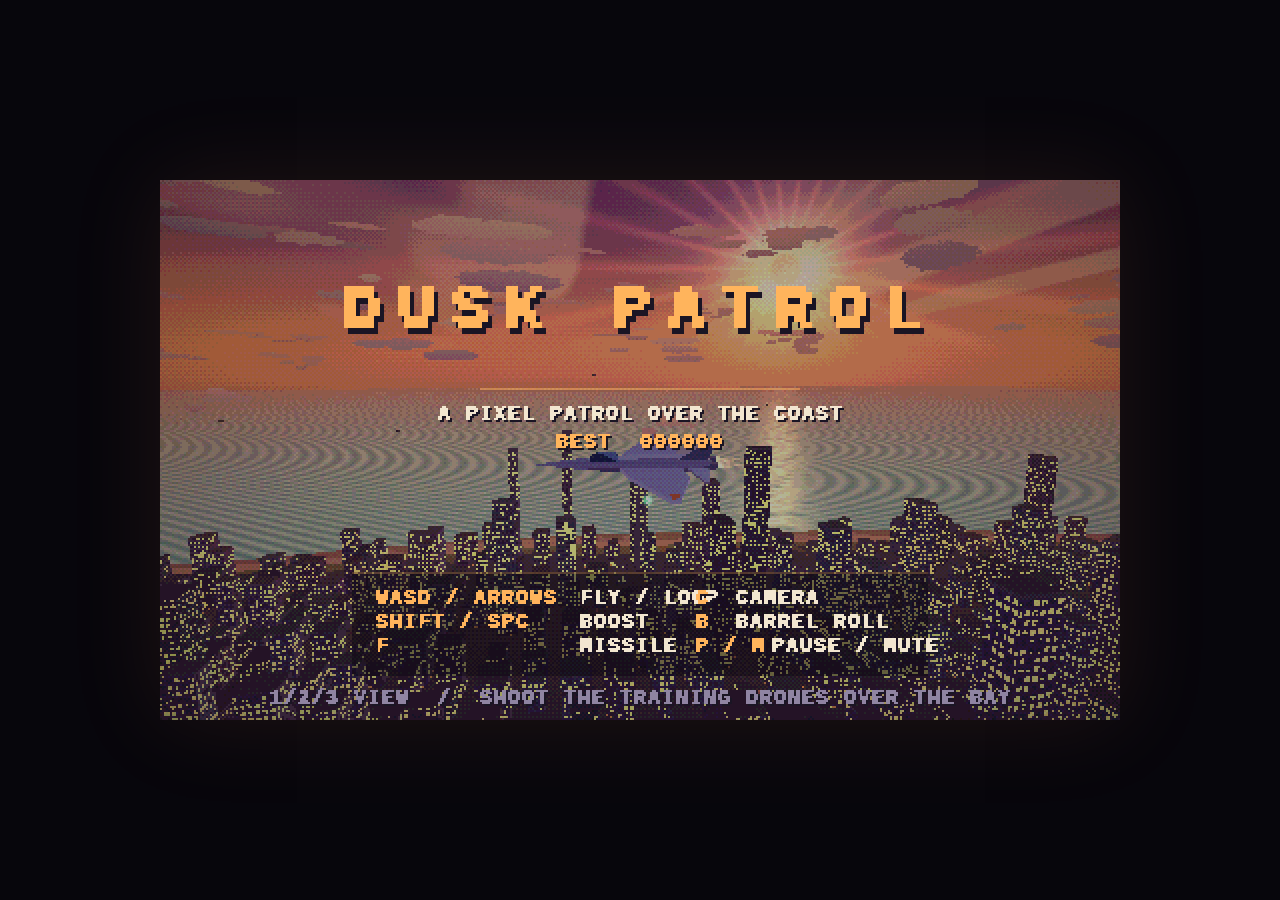
==== game/index.html @ d60b6ee3 "Add mobile touch controls, auto-pause and crisper scaling - Touch: floating left stick (up = nose up" ====
<!doctype html>
<html lang="ko">
<head>
<meta charset="utf-8">
<meta name="viewport" content="width=device-width,initial-scale=1">
<title>DUSK PATROL</title>
<style>
  html,body{margin:0;height:100%;background:#07060c;overflow:hidden}
  #stage{position:fixed;inset:0;display:flex;align-items:center;justify-content:center;background:#07060c}
  #frame{position:relative;line-height:0;box-shadow:0 0 90px rgba(255,150,90,.10)}
  #frame canvas{position:absolute;inset:0;width:100%;height:100%;display:block;image-rendering:pixelated;image-rendering:crisp-edges}
  #gl{cursor:crosshair}
  #hud{pointer-events:none}
  #error{position:fixed;left:10px;bottom:10px;z-index:9;color:#ffb0b0;font:12px/1.4 monospace;white-space:pre-wrap;max-width:80vw}
  html,body,#stage{touch-action:none;-webkit-user-select:none;user-select:none;-webkit-tap-highlight-color:transparent}

  /* Touch controls: shown only after a touch is seen, hidden again on keyboard input. */
  #touch{position:fixed;inset:0;z-index:5;pointer-events:none;display:none;--b:min(17vmin,76px);
    font:700 calc(var(--b)*.2)/1 "Courier New",monospace;letter-spacing:.06em}
  body.touch #touch{display:block}
  #touch .zone{position:absolute;left:0;bottom:0;width:50%;height:78%;pointer-events:auto}
  #touch .base,#touch .knob{position:absolute;border-radius:50%;pointer-events:none;transform:translate(-50%,-50%)}
  #touch .base{width:calc(var(--b)*1.7);height:calc(var(--b)*1.7);border:2px solid rgba(242,230,208,.32);background:rgba(8,6,16,.22)}
  #touch .knob{width:calc(var(--b)*.75);height:calc(var(--b)*.75);background:rgba(255,180,92,.55);border:2px solid rgba(255,180,92,.9)}
  #touch .pad{position:absolute;right:max(3vmin,env(safe-area-inset-right));bottom:max(9vh,env(safe-area-inset-bottom));display:grid;
    grid-template-columns:repeat(2,var(--b));gap:calc(var(--b)*.22);align-items:end}
  #touch .top{position:absolute;right:max(3vmin,env(safe-area-inset-right));top:max(12vh,env(safe-area-inset-top));display:flex;gap:calc(var(--b)*.18)}
  #touch button{pointer-events:auto;touch-action:none;width:var(--b);height:var(--b);border-radius:50%;padding:0;
    border:2px solid rgba(255,180,92,.75);background:rgba(8,6,16,.35);color:#f2e6d0;font:inherit;letter-spacing:inherit}
  #touch button.on{background:rgba(255,180,92,.55);color:#1a0f14}
  #touch button.fire{grid-column:2;grid-row:1/3;width:calc(var(--b)*1.25);height:calc(var(--b)*1.25);border-color:rgba(255,90,95,.9)}
  #touch .top button{width:calc(var(--b)*.72);height:calc(var(--b)*.72)}
  body:not(.flying) #touch .pad,body:not(.flying) #touch .top,body:not(.flying) #touch .zone{display:none}
</style>
</head>
<body>
<div id="stage"><div id="frame">
  <canvas id="gl" width="480" height="270"></canvas>
  <canvas id="hud" width="480" height="270"></canvas>
</div></div>
<div id="touch">
  <div class="zone"></div>
  <div class="base" hidden></div><div class="knob" hidden></div>
  <div class="top">
    <button type="button" data-act="cam" aria-label="카메라 전환">CAM</button>
    <button type="button" data-act="pause" aria-label="일시정지">II</button>
  </div>
  <div class="pad">
    <button type="button" data-act="roll" aria-label="배럴 롤">ROLL</button>
    <button type="button" class="fire" data-act="fire" aria-label="미사일 발사">FIRE</button>
    <button type="button" data-act="boost" aria-label="애프터버너">BOOST</button>
  </div>
</div>
<div id="error"></div>
<script>
'use strict';
/* ============================================================
   DUSK PATROL — pixel-art jet over a coastal city at dusk.
   WebGL2, low-res render + ordered dither, no external assets.
   ============================================================ */

const W = 480, H = 270, WORLD = 6000, HALF = WORLD / 2;
const TAU = Math.PI * 2, DEG = Math.PI / 180;
const clamp = (v, a, b) => v < a ? a : (v > b ? b : v);
const lerp = (a, b, t) => a + (b - a) * t;
const wrapAngle = a => { a = (a + Math.PI) % TAU; if (a < 0) a += TAU; return a - Math.PI; };
const smoothstep = (a, b, x) => { const t = clamp((x - a) / (b - a), 0, 1); return t * t * (3 - 2 * t); };

/* ---------- seeded rng ---------- */
function mulberry32(a) {
  return function () {
    a |= 0; a = a + 0x6D2B79F5 | 0;
    let t = Math.imul(a ^ a >>> 15, 1 | a);
    t = t + Math.imul(t ^ t >>> 7, 61 | t) ^ t;
    return ((t ^ t >>> 14) >>> 0) / 4294967296;
  };
}

/* ---------- value noise ---------- */
function hash2(ix, iy) {
  let h = Math.imul(ix, 374761393) + Math.imul(iy, 668265263);
  h = Math.imul(h ^ (h >>> 13), 1274126177);
  return ((h ^ (h >>> 16)) >>> 0) / 4294967295;
}
function vnoise(x, y) {
  const ix = Math.floor(x), iy = Math.floor(y);
  const fx = x - ix, fy = y - iy;
  const ux = fx * fx * (3 - 2 * fx), uy = fy * fy * (3 - 2 * fy);
  const a = hash2(ix, iy), b = hash2(ix + 1, iy), c = hash2(ix, iy + 1), d = hash2(ix + 1, iy + 1);
  const ab = a + (b - a) * ux, cd = c + (d - c) * ux;
  return ab + (cd - ab) * uy;
}
function fbm(x, y, oct) {
  let a = 0, amp = 0.5, f = 1;
  for (let i = 0; i < (oct || 4); i++) { a += vnoise(x * f, y * f) * amp; f *= 2.02; amp *= 0.5; }
  return a;
}
function ridged(x, y) {
  let a = 0, amp = 0.55, f = 1;
  for (let i = 0; i < 4; i++) {
    const n = 1 - Math.abs(vnoise(x * f, y * f) * 2 - 1);
    a += n * n * amp; f *= 2.03; amp *= 0.5;
  }
  return clamp(a, 0, 1);
}

/* ---------- vec3 ---------- */
const vadd = (a, b) => [a[0] + b[0], a[1] + b[1], a[2] + b[2]];
const vsub = (a, b) => [a[0] - b[0], a[1] - b[1], a[2] - b[2]];
const vmul = (a, s) => [a[0] * s, a[1] * s, a[2] * s];
const vdot = (a, b) => a[0] * b[0] + a[1] * b[1] + a[2] * b[2];
const vcross = (a, b) => [a[1] * b[2] - a[2] * b[1], a[2] * b[0] - a[0] * b[2], a[0] * b[1] - a[1] * b[0]];
const vlen = a => Math.hypot(a[0], a[1], a[2]);
function vnorm(a) { const l = vlen(a) || 1; return [a[0] / l, a[1] / l, a[2] / l]; }
function vlerp(a, b, t) { return [lerp(a[0], b[0], t), lerp(a[1], b[1], t), lerp(a[2], b[2], t)]; }
function vdist(a, b) { return Math.hypot(a[0] - b[0], a[1] - b[1], a[2] - b[2]); }

/* ---------- mat4 (column major) ---------- */
const m4 = () => new Float32Array(16);
function m4id(o) { o.fill(0); o[0] = o[5] = o[10] = o[15] = 1; return o; }
function m4mul(o, a, b) {
  for (let c = 0; c < 4; c++) {
    const b0 = b[c * 4], b1 = b[c * 4 + 1], b2 = b[c * 4 + 2], b3 = b[c * 4 + 3];
    o[c * 4] = a[0] * b0 + a[4] * b1 + a[8] * b2 + a[12] * b3;
    o[c * 4 + 1] = a[1] * b0 + a[5] * b1 + a[9] * b2 + a[13] * b3;
    o[c * 4 + 2] = a[2] * b0 + a[6] * b1 + a[10] * b2 + a[14] * b3;
    o[c * 4 + 3] = a[3] * b0 + a[7] * b1 + a[11] * b2 + a[15] * b3;
  }
  return o;
}
function m4persp(o, fovy, aspect, near, far) {
  const f = 1 / Math.tan(fovy / 2), nf = 1 / (near - far);
  o.fill(0); o[0] = f / aspect; o[5] = f; o[10] = (far + near) * nf; o[11] = -1; o[14] = 2 * far * near * nf;
  return o;
}
function m4look(o, eye, center, up) {
  const z = vnorm(vsub(eye, center));
  let x = vcross(up, z); if (vlen(x) < 1e-6) x = [1, 0, 0]; x = vnorm(x);
  const y = vcross(z, x);
  o[0] = x[0]; o[1] = y[0]; o[2] = z[0]; o[3] = 0;
  o[4] = x[1]; o[5] = y[1]; o[6] = z[1]; o[7] = 0;
  o[8] = x[2]; o[9] = y[2]; o[10] = z[2]; o[11] = 0;
  o[12] = -vdot(x, eye); o[13] = -vdot(y, eye); o[14] = -vdot(z, eye); o[15] = 1;
  return o;
}
function m4rotY(o, a) { const c = Math.cos(a), s = Math.sin(a); m4id(o); o[0] = c; o[2] = -s; o[8] = s; o[10] = c; return o; }
function m4rotX(o, a) { const c = Math.cos(a), s = Math.sin(a); m4id(o); o[5] = c; o[6] = s; o[9] = -s; o[10] = c; return o; }
function m4rotZ(o, a) { const c = Math.cos(a), s = Math.sin(a); m4id(o); o[0] = c; o[1] = s; o[4] = -s; o[5] = c; return o; }
const _mA = m4(), _mB = m4(), _mC = m4(), _mD = m4();
function planeMatrix(o, p, yaw, pitch, roll) {
  m4rotY(_mA, yaw); m4rotX(_mB, pitch); m4rotZ(_mC, roll);
  m4mul(_mD, _mA, _mB); m4mul(_mA, _mD, _mC);
  m4id(o); o.set(_mA);
  o[12] = p[0]; o[13] = p[1]; o[14] = p[2];
  return o;
}
function projPoint(vp, p) {
  const x = p[0], y = p[1], z = p[2];
  const cx = vp[0] * x + vp[4] * y + vp[8] * z + vp[12];
  const cy = vp[1] * x + vp[5] * y + vp[9] * z + vp[13];
  const cw = vp[3] * x + vp[7] * y + vp[11] * z + vp[15];
  if (cw <= 0.001) return null;
  return [(cx / cw * 0.5 + 0.5) * W, (1 - (cy / cw * 0.5 + 0.5)) * H, cw];
}

/* ---------- frustum culling ---------- */
const frustumPlanes = new Float32Array(24);
function setFrustumPlane(i, a, b, c, d) {
  const l = Math.hypot(a, b, c) || 1, o = i * 4;
  frustumPlanes[o] = a / l; frustumPlanes[o + 1] = b / l;
  frustumPlanes[o + 2] = c / l; frustumPlanes[o + 3] = d / l;
}
function updateFrustum(m) {
  setFrustumPlane(0, m[3] + m[0], m[7] + m[4], m[11] + m[8], m[15] + m[12]);
  setFrustumPlane(1, m[3] - m[0], m[7] - m[4], m[11] - m[8], m[15] - m[12]);
  setFrustumPlane(2, m[3] + m[1], m[7] + m[5], m[11] + m[9], m[15] + m[13]);
  setFrustumPlane(3, m[3] - m[1], m[7] - m[5], m[11] - m[9], m[15] - m[13]);
  setFrustumPlane(4, m[3] + m[2], m[7] + m[6], m[11] + m[10], m[15] + m[14]);
  setFrustumPlane(5, m[3] - m[2], m[7] - m[6], m[11] - m[10], m[15] - m[14]);
}
function boxInFrustum(min, max) {
  for (let i = 0; i < 6; i++) {
    const o = i * 4, a = frustumPlanes[o], b = frustumPlanes[o + 1], c = frustumPlanes[o + 2], d = frustumPlanes[o + 3];
    const x = a >= 0 ? max[0] : min[0], y = b >= 0 ? max[1] : min[1], z = c >= 0 ? max[2] : min[2];
    if (a * x + b * y + c * z + d < 0) return false;
  }
  return true;
}
// Conservative sphere test: the radius keeps partially visible quads from popping.
function sphereInFrustum(x, y, z, r) {
  for (let i = 0; i < 6; i++) {
    const o = i * 4;
    if (frustumPlanes[o] * x + frustumPlanes[o + 1] * y + frustumPlanes[o + 2] * z + frustumPlanes[o + 3] < -r) return false;
  }
  return true;
}

/* ---------- color ---------- */
function rgb(hex) {
  const n = parseInt(hex.replace('#', ''), 16);
  return [(n >> 16 & 255) / 255, (n >> 8 & 255) / 255, (n & 255) / 255];
}

/* ============================================================
   WORLD: coast, terrain, city, clouds, targets
   ============================================================ */
function coastX(z) {
  return 20
    + (vnoise(z * 0.00075 + 3.7, 11.2) - 0.5) * 540
    + (vnoise(z * 0.0021 - 5.1, 2.3) - 0.5) * 120
    + Math.sin(z * 0.0009 + 1.2) * 70;
}
function cityMask(x, z) {
  const d = x - coastX(z);
  const mx = smoothstep(70, 150, d) * (1 - smoothstep(650, 790, d));
  const mz = 1 - smoothstep(700, 870, Math.abs(z - 40));
  return Math.min(mx, mz);
}
function terrainHeight(x, z) {
  const shore = coastX(z);
  const d = x - shore;
  if (d < -140) return -9 - Math.min(42, (-d - 140) * 0.018);
  let h;
  if (d < 0) {
    h = -9 * (1 - (d + 140) / 140);
  } else {
    h = smoothstep(0, 170, d) * 17;
    const inland = smoothstep(220, 1900, d);
    h += (fbm(x * 0.00125 + 9.1, z * 0.00125 - 3.4, 4) - 0.5) * 30 * inland;
    h += Math.max(0, fbm(x * 0.00072 + 2.2, z * 0.00072 + 8.5, 4) - 0.44) * 170 * inland;
  }
  const north = smoothstep(-1000, -2700, z);
  const east = smoothstep(1100, 2700, d);
  const mm = Math.max(north * 0.95, east * 0.8) * smoothstep(60, 520, d);
  if (mm > 0.001) h += mm * (70 + ridged(x * 0.00068 + 4.4, z * 0.00068 - 2.1) * 430);
  const city = cityMask(x, z);
  return h * (1 - city) + 11 * city;
}

const PAL = {
  wet: rgb('#ab8660'), sand: rgb('#d8b184'), grass: rgb('#6d7847'), grass2: rgb('#92713e'),
  rock: rgb('#5b4c60'), rock2: rgb('#3d3349'), snow: rgb('#d5c9de'), asphalt: rgb('#363542'),
  seaDeep: rgb('#0a4a60'), seaShallow: rgb('#4fc6ba'), seaWarm: rgb('#e7a184'),
  fog: rgb('#d19173'), sun: [1.0, 0.78, 0.5], skyAmb: [0.42, 0.4, 0.62]
};
const CITY_WALLS = [rgb('#394059'), rgb('#454b68'), rgb('#2d3349'), rgb('#4b4664'), rgb('#3f3a52')];

function terrainColor(x, z, h, slope) {
  const n = fbm(x * 0.012, z * 0.012, 2);
  let c;
  if (h < 1.2) c = PAL.wet;
  else if (h < 6.5) c = PAL.sand;
  else if (h < 70 + n * 28) c = n > 0.56 ? PAL.grass2 : PAL.grass;
  else if (h < 190 + n * 40) c = PAL.rock;
  else if (h < 330) c = PAL.rock2;
  else c = PAL.snow;
  if (slope > 0.62 && h > 8) c = PAL.rock;
  if (h > 270 && slope < 0.38) c = PAL.snow;
  if (cityMask(x, z) > 0.5 && h < 16) c = PAL.asphalt;
  const v = 0.9 + n * 0.18;
  return [c[0] * v, c[1] * v, c[2] * v];
}

/* city buildings */
const buildings = [];
(function generateCity() {
  const r = mulberry32(44117);
  for (let z = -760; z <= 830; z += 30) {
    const shore = coastX(z);
    for (let d = 120; d <= 690; d += 28) {
      if (r() < 0.17) continue;
      const w = 12 + r() * 14;
      const dp = 10 + r() * 12;
      let hgt = 9 + Math.pow(r(), 2.1) * 52;
      if (r() < 0.055) hgt += 60 + r() * 80;
      buildings.push({
        x: shore + d + (r() - 0.5) * 9,
        z: z + (r() - 0.5) * 6,
        w, d: dp, h: hgt, seed: r() * 1000,
        wall: CITY_WALLS[(r() * CITY_WALLS.length) | 0]
      });
    }
  }
})();

/* street lights along the roads */
const streetLights = [];
(function generateLights() {
  const r = mulberry32(991);
  for (let z = -740; z <= 820; z += 34) {
    const shore = coastX(z);
    for (let d = 130; d <= 690; d += 46) {
      if (r() < 0.28) continue;
      streetLights.push([shore + d + 13 + r() * 4, 15.5, z + 13 + r() * 4]);
    }
  }
})();

/* clouds */
const cloudDefs = [];
(function generateClouds() {
  const r = mulberry32(31007);
  for (let i = 0; i < 56; i++) {
    cloudDefs.push({
      x: (r() * 2 - 1) * 2800, y: 280 + r() * 430, z: (r() * 2 - 1) * 2800,
      sx: 130 + r() * 270, sy: 55 + r() * 105, tex: (r() * 4) | 0, drift: r() * TAU
    });
  }
  for (let i = 0; i < 16; i++) {
    const z = (r() * 2 - 1) * 2200;
    cloudDefs.push({
      x: coastX(z) - 900 + r() * 1800, y: 95 + r() * 90, z,
      sx: 90 + r() * 160, sy: 35 + r() * 50, tex: (r() * 4) | 0, drift: r() * TAU
    });
  }
  for (const c of cloudDefs) c.tintY = 0.80 + Math.sin(c.drift) * 0.04;
})();

function droneHome(i) {
  const r = mulberry32(9001 + i * 733);
  const z = -380 + r() * 1420;
  const x = coastX(z) - 140 - r() * 700;
  return [x, 110 + r() * 150, z];
}

function buildHeightData(size) {
  const data = new Uint8Array(size * size);
  for (let j = 0; j < size; j++) {
    const z = -HALF + (j + 0.5) / size * WORLD;
    for (let i = 0; i < size; i++) {
      const x = -HALF + (i + 0.5) / size * WORLD;
      data[j * size + i] = clamp(terrainHeight(x, z) / 600, 0, 1) * 255;
    }
  }
  return data;
}
/* ============================================================
   WEBGL SETUP
   ============================================================ */
const glCanvas = document.getElementById('gl');
const hudCanvas = document.getElementById('hud');
const gl = glCanvas.getContext('webgl2', { antialias: false, alpha: false, depth: true, powerPreference: 'high-performance' });
const hud = hudCanvas.getContext('2d');
const errBox = document.getElementById('error');
function showError(msg) {
  console.error(msg);
  errBox.textContent += msg + ' | ';
}
if (!gl) showError('WebGL2 is not available in this browser.');
hud.imageSmoothingEnabled = false;

const uniCache = new Map();
function U(p, n) {
  let m = uniCache.get(p);
  if (!m) { m = {}; uniCache.set(p, m); }
  if (!(n in m)) m[n] = gl.getUniformLocation(p, n);
  return m[n];
}
function compile(type, src, name) {
  const s = gl.createShader(type);
  gl.shaderSource(s, src);
  gl.compileShader(s);
  if (!gl.getShaderParameter(s, gl.COMPILE_STATUS)) {
    showError('SHADER ' + name + ': ' + gl.getShaderInfoLog(s));
    return null;
  }
  return s;
}
function makeProg(vsSrc, fsSrc, name) {
  const v = compile(gl.VERTEX_SHADER, vsSrc, name + '.vs');
  const f = compile(gl.FRAGMENT_SHADER, fsSrc, name + '.fs');
  if (!v || !f) return null;
  const p = gl.createProgram();
  gl.attachShader(p, v); gl.attachShader(p, f); gl.linkProgram(p);
  if (!gl.getProgramParameter(p, gl.LINK_STATUS)) {
    showError('LINK ' + name + ': ' + gl.getProgramInfoLog(p));
    return null;
  }
  return p;
}
function buf(data, usage) {
  const b = gl.createBuffer();
  gl.bindBuffer(gl.ARRAY_BUFFER, b);
  gl.bufferData(gl.ARRAY_BUFFER, data, usage || gl.STATIC_DRAW);
  return b;
}
// Float vertex attribute on the currently bound ARRAY_BUFFER.
function attr(loc, size, stride, offset, divisor) {
  gl.enableVertexAttribArray(loc);
  gl.vertexAttribPointer(loc, size, gl.FLOAT, false, stride || 0, offset || 0);
  if (divisor) gl.vertexAttribDivisor(loc, divisor);
}
// Creates and binds a clamped 2D texture; the caller uploads the pixels.
function makeTex(filter) {
  const t = gl.createTexture();
  gl.bindTexture(gl.TEXTURE_2D, t);
  gl.texParameteri(gl.TEXTURE_2D, gl.TEXTURE_MIN_FILTER, filter);
  gl.texParameteri(gl.TEXTURE_2D, gl.TEXTURE_MAG_FILTER, filter);
  gl.texParameteri(gl.TEXTURE_2D, gl.TEXTURE_WRAP_S, gl.CLAMP_TO_EDGE);
  gl.texParameteri(gl.TEXTURE_2D, gl.TEXTURE_WRAP_T, gl.CLAMP_TO_EDGE);
  return t;
}
// White sprite whose alpha comes from alphaAt(x, y) in 0..1.
function spriteTex(S, alphaAt) {
  const c = document.createElement('canvas'); c.width = c.height = S;
  const ctx = c.getContext('2d');
  const img = ctx.createImageData(S, S), d = img.data;
  for (let y = 0; y < S; y++) for (let x = 0; x < S; x++) {
    const i = (y * S + x) * 4;
    d[i] = d[i + 1] = d[i + 2] = 255; d[i + 3] = clamp(alphaAt(x, y), 0, 1) * 255;
  }
  ctx.putImageData(img, 0, 0);
  const t = makeTex(gl.NEAREST);
  gl.texImage2D(gl.TEXTURE_2D, 0, gl.RGBA8, gl.RGBA, gl.UNSIGNED_BYTE, c);
  return t;
}
const FS_TRI = new Float32Array([-1, -1, 3, -1, -1, 3]);

const sceneTex = makeTex(gl.NEAREST);
gl.texImage2D(gl.TEXTURE_2D, 0, gl.RGBA8, W, H, 0, gl.RGBA, gl.UNSIGNED_BYTE, null);
const depthRb = gl.createRenderbuffer();
gl.bindRenderbuffer(gl.RENDERBUFFER, depthRb);
gl.renderbufferStorage(gl.RENDERBUFFER, gl.DEPTH_COMPONENT24, W, H);
const sceneFbo = gl.createFramebuffer();
gl.bindFramebuffer(gl.FRAMEBUFFER, sceneFbo);
gl.framebufferTexture2D(gl.FRAMEBUFFER, gl.COLOR_ATTACHMENT0, gl.TEXTURE_2D, sceneTex, 0);
gl.framebufferRenderbuffer(gl.FRAMEBUFFER, gl.DEPTH_ATTACHMENT, gl.RENDERBUFFER, depthRb);
if (gl.checkFramebufferStatus(gl.FRAMEBUFFER) !== gl.FRAMEBUFFER_COMPLETE) showError('Scene framebuffer incomplete');
gl.bindFramebuffer(gl.FRAMEBUFFER, null);

const heightTex = makeTex(gl.LINEAR);
gl.pixelStorei(gl.UNPACK_ALIGNMENT, 1);
gl.texImage2D(gl.TEXTURE_2D, 0, gl.R8, 512, 512, 0, gl.RED, gl.UNSIGNED_BYTE, buildHeightData(512));

/* ============================================================
   SHADERS — sky, water
   ============================================================ */
// Fullscreen-triangle vertex shader shared by the sky and post passes.
const FS_VS = `#version 300 es
layout(location=0) in vec2 aPos;
out vec2 vUV;
void main(){ vUV = aPos*0.5+0.5; gl_Position = vec4(aPos, 0.0, 1.0); }`;

const SKY_FS = `#version 300 es
precision highp float;
in vec2 vUV;
out vec4 outColor;
uniform vec3 uRight, uUp, uFwd, uSun;
uniform float uTanFov, uAspect, uTime;

float h21(vec2 p){ p = fract(p*vec2(123.34,456.21)); p += dot(p,p+45.32); return fract(p.x*p.y); }
float noise(vec2 p){
  vec2 i=floor(p), f=fract(p); f=f*f*(3.0-2.0*f);
  float a=h21(i), b=h21(i+vec2(1,0)), c=h21(i+vec2(0,1)), d=h21(i+vec2(1,1));
  return mix(mix(a,b,f.x), mix(c,d,f.x), f.y);
}
void main(){
  vec2 p = vUV*2.0-1.0;
  vec3 dir = normalize(uFwd + uRight*p.x*uTanFov*uAspect + uUp*p.y*uTanFov);
  float y = dir.y;
  float t = clamp(y, 0.0, 1.0);
  vec3 zenith = vec3(0.135,0.10,0.27);
  vec3 mid    = vec3(0.46,0.26,0.44);
  vec3 horizon= vec3(0.97,0.62,0.42);
  vec3 col = mix(horizon, mid, smoothstep(0.0,0.30,t));
  col = mix(col, zenith, smoothstep(0.24,0.90,t));
  col = mix(col, vec3(0.83,0.50,0.42), exp(-max(y,0.0)*16.0)*0.55);

  float sd = max(dot(dir,uSun),0.0);
  vec3 sunCol = vec3(1.0,0.80,0.52);
  col += sunCol * pow(sd, 42.0) * 0.22;
  col += sunCol * pow(sd, 220.0) * 0.85;
  float disc = smoothstep(0.99945, 0.99978, sd);
  col = mix(col, vec3(1.0,0.95,0.80), disc);

  vec3 sr = normalize(cross(vec3(0.0,1.0,0.0), uSun));
  vec3 su = cross(uSun, sr);
  float ang = atan(dot(dir,su), dot(dir,sr));
  float ray = 0.5+0.5*sin(ang*27.0);
  ray = pow(ray,4.0) * pow(sd,3.0) * smoothstep(0.0,0.16,y);
  col += vec3(1.0,0.50,0.28) * ray * 0.20;

  vec2 cuv = dir.xz / max(dir.y+0.09, 0.02);
  float cl = noise(cuv*vec2(0.55,2.2) + vec2(uTime*0.004,0.0));
  float band = smoothstep(0.55,0.74,cl) * smoothstep(0.015,0.16,y) * (1.0-smoothstep(0.48,0.82,y));
  vec3 cloudCol = mix(vec3(0.98,0.58,0.55), vec3(1.0,0.84,0.66), pow(sd,2.0));
  col = mix(col, cloudCol, band*0.5);

  col = mix(vec3(0.08,0.09,0.15), col, smoothstep(-0.16, 0.0, y));
  outColor = vec4(col, 1.0);
}`;

const WATER_VS = `#version 300 es
layout(location=0) in vec2 aPos;
uniform mat4 uVP;
out vec3 vW;
void main(){ vW = vec3(aPos.x, 0.0, aPos.y); gl_Position = uVP*vec4(vW,1.0); }`;

const WATER_FS = `#version 300 es
precision highp float;
in vec3 vW;
out vec4 outColor;
uniform sampler2D uHeight;
uniform vec3 uCam, uSun, uFogColor;
uniform float uTime;

void main(){
  vec2 uv = vW.xz/6000.0+0.5;
  float inside = step(0.0,uv.x)*step(uv.x,1.0)*step(0.0,uv.y)*step(uv.y,1.0);
  float h = texture(uHeight, clamp(uv,0.001,0.999)).r*600.0*inside;
  float depth = max(h, 0.0);

  vec3 deep = vec3(0.010,0.105,0.20);
  vec3 shallow = vec3(0.14,0.50,0.52);
  vec3 col = mix(shallow, deep, smoothstep(3.0,80.0,depth));
  col = mix(col, vec3(0.07,0.30,0.39), smoothstep(70.0,240.0,depth)*0.35);

  vec2 q = vW.xz*0.055;
  float t = uTime;
  float e = sin(q.x*1.6 + t*1.2)*0.045 + sin(q.y*2.1 - t*0.9)*0.035 + sin((q.x+q.y)*0.8 + t*0.6)*0.05;
  vec3 n = normalize(vec3(e, 1.0, e*0.65));
  vec3 V = normalize(uCam - vW);
  vec3 H = normalize(uSun + V);

  float fres = pow(1.0-max(dot(n,V),0.0), 3.0);
  col = mix(col, vec3(0.78,0.50,0.44), fres*0.32);

  float spec = pow(max(dot(n,H),0.0), 110.0);
  col += vec3(1.0,0.74,0.46) * spec * 1.35;

  float foamBand = 1.0 - smoothstep(0.4, 7.0, depth);
  float fnoise = 0.5+0.5*sin(q.x*4.0+q.y*3.0+t*1.3);
  col = mix(col, vec3(0.86,0.92,0.86), foamBand*(0.22+fnoise*0.55));

  float fog = 1.0-exp(-length(vW-uCam)*0.00027);
  col = mix(col, uFogColor, fog);
  outColor = vec4(col,1.0);
}`;
/* ============================================================
   SHADERS — solid, city, clouds, points, particles, post
   ============================================================ */
const SOLID_VS = `#version 300 es
layout(location=0) in vec3 aPos;
layout(location=1) in vec3 aNormal;
layout(location=2) in vec3 aColor;
uniform mat4 uVP, uModel;
out vec3 vW, vN, vC;
void main(){
  vec4 w = uModel*vec4(aPos,1.0);
  vW = w.xyz; vN = mat3(uModel)*aNormal; vC = aColor;
  gl_Position = uVP*w;
}`;

const SOLID_FS = `#version 300 es
precision highp float;
in vec3 vW, vN, vC;
out vec4 outColor;
uniform vec3 uSun, uSunColor, uAmbient, uFogColor, uCam;
uniform float uFogDensity, uSpec;
void main(){
  vec3 N = normalize(vN), V = normalize(uCam-vW);
  float ndl = max(dot(N,uSun),0.0);
  float wrap = max((dot(N,uSun)+0.25)/1.25, 0.0);
  vec3 col = vC*(uAmbient + uSunColor*(0.55*ndl + 0.45*wrap));
  vec3 H = normalize(uSun+V);
  col += uSunColor * pow(max(dot(N,H),0.0), 36.0) * uSpec;
  float rim = pow(1.0-max(dot(N,V),0.0), 3.0);
  col += uSunColor * rim * 0.05;
  float fog = 1.0-exp(-length(vW-uCam)*uFogDensity);
  col = mix(col, uFogColor, fog);
  outColor = vec4(col,1.0);
}`;

const CITY_VS = `#version 300 es
layout(location=0) in vec3 aPos;
layout(location=1) in vec3 aNormal;
layout(location=2) in vec3 aOffset;
layout(location=3) in vec3 aSize;
layout(location=4) in float aSeed;
layout(location=5) in vec3 aColor;
uniform mat4 uVP;
out vec3 vW, vN, vC, vLocal, vSize;
out float vSeed;
void main(){
  vec3 w = aOffset + aPos*aSize;
  vW = w; vN = aNormal; vC = aColor;
  vLocal = aPos; vSize = aSize; vSeed = aSeed;
  gl_Position = uVP*vec4(w,1.0);
}`;

const CITY_FS = `#version 300 es
precision highp float;
in vec3 vW, vN, vC, vLocal, vSize;
in float vSeed;
out vec4 outColor;
uniform vec3 uSun, uSunColor, uAmbient, uFogColor, uCam;
uniform float uFogDensity;

float h21(vec2 p){ p=fract(p*vec2(123.34,456.21)); p+=dot(p,p+45.32); return fract(p.x*p.y); }

void main(){
  vec3 n = normalize(vN);
  float ndl = max(dot(n,uSun),0.0);
  vec3 col = vC*(uAmbient*1.05 + uSunColor*ndl*0.95);

  if (abs(n.y) < 0.5) {
    float u = (abs(n.x) > 0.5 ? vLocal.z*vSize.z : vLocal.x*vSize.x);
    float v = vLocal.y*vSize.y;
    vec2 g = vec2(u/3.8, (v-1.5)/4.2);
    vec2 cell = floor(g);
    vec2 f = fract(g);
    float win = step(0.16,f.x)*step(f.x,0.80)*step(0.22,f.y)*step(f.y,0.80);
    float rnd = h21(cell + vec2(vSeed*7.13, vSeed*3.77));
    float on = step(0.40, rnd);
    vec3 wc = vec3(1.0,0.72,0.36);
    if (rnd < 0.055) wc = vec3(0.55,0.82,1.0);
    col = mix(col, vec3(0.05,0.06,0.11), win*0.6);
    col += wc * win * on * 1.45;
    if (vLocal.y > 0.985) col = vC*0.5 + vec3(0.03,0.02,0.05);
    if (vLocal.y < 0.02) col *= 0.55;
  } else if (n.y > 0.5) {
    col = vC*0.40 + vec3(0.02,0.015,0.04);
  }
  float fog = 1.0-exp(-length(vW-uCam)*uFogDensity);
  col = mix(col, uFogColor, fog);
  outColor = vec4(col,1.0);
}`;

const CLOUD_VS = `#version 300 es
layout(location=0) in vec3 aPos;
layout(location=1) in vec2 aUV;
uniform mat4 uVP, uModel;
out vec2 vUV; out vec3 vW;
void main(){
  vec4 w = uModel*vec4(aPos,1.0);
  vW = w.xyz; vUV = aUV;
  gl_Position = uVP*w;
}`;

const CLOUD_FS = `#version 300 es
precision highp float;
in vec2 vUV; in vec3 vW;
out vec4 outColor;
uniform sampler2D uTex;
uniform vec3 uTint, uShade, uFogColor, uCam;
uniform float uFogDensity;
void main(){
  vec4 t = texture(uTex, vUV);
  if (t.a < 0.5) discard;
  vec3 col = mix(uShade, uTint, clamp(vUV.y*1.1-0.05, 0.0, 1.0));
  float fog = 1.0-exp(-length(vW-uCam)*uFogDensity);
  col = mix(col, uFogColor, fog);
  outColor = vec4(col,1.0);
}`;

const POINT_VS = `#version 300 es
layout(location=0) in vec3 aPos;
layout(location=1) in vec3 aColor;
layout(location=2) in float aSize;
layout(location=3) in float aPhase;
uniform mat4 uVP;
uniform vec3 uCam;
uniform float uTime;
out vec3 vCol; out float vFade; out float vBlink;
void main(){
  gl_Position = uVP*vec4(aPos,1.0);
  float d = length(aPos-uCam);
  gl_PointSize = clamp(abs(aSize)*700.0/max(d,50.0), 1.0, 7.0);
  vCol = aColor;
  vFade = 1.0 - smoothstep(700.0, 2800.0, d);
  vBlink = aSize < 0.0 ? step(0.0, sin(uTime*5.0 + aPhase*6.283))
                       : 0.86 + 0.14*sin(uTime*2.2 + aPhase*19.0);
}`;

const POINT_FS = `#version 300 es
precision highp float;
in vec3 vCol; in float vFade; in float vBlink;
out vec4 outColor;
void main(){
  vec2 q = gl_PointCoord*2.0-1.0;
  float r = dot(q,q);
  if (r > 1.0) discard;
  float a = (1.0-r); a *= a;
  outColor = vec4(vCol, a*vFade*vBlink);
}`;

const PART_VS = `#version 300 es
layout(location=0) in vec3 aCenter;
layout(location=1) in vec2 aCorner;
layout(location=2) in vec4 aColor;
layout(location=3) in float aSize;
uniform mat4 uVP;
uniform vec3 uRight, uUp;
out vec2 vUV; out vec4 vCol;
void main(){
  vec3 p = aCenter + uRight*aCorner.x*aSize + uUp*aCorner.y*aSize;
  vUV = aCorner*0.5+0.5;
  vCol = aColor;
  gl_Position = uVP*vec4(p,1.0);
}`;

const PART_FS = `#version 300 es
precision highp float;
in vec2 vUV; in vec4 vCol;
out vec4 outColor;
uniform sampler2D uTex;
void main(){
  vec4 t = texture(uTex, vUV);
  if (t.a < 0.02) discard;
  outColor = vec4(vCol.rgb, vCol.a*t.a);
}`;

const BURN_VS = `#version 300 es
layout(location=0) in vec3 aPos;
layout(location=1) in float aT;
uniform mat4 uVP, uModel;
uniform float uLen, uZ0;
out float vT;
void main(){
  vec3 p = vec3(aPos.x, aPos.y, uZ0 + aPos.z*uLen);
  vT = aT;
  gl_Position = uVP*uModel*vec4(p,1.0);
}`;

const BURN_FS = `#version 300 es
precision highp float;
in float vT;
out vec4 outColor;
uniform float uIntensity, uTime;
void main(){
  float flick = 0.72 + 0.28*sin(vT*38.0 - uTime*44.0);
  float a = pow(1.0-vT, 1.5)*flick*uIntensity;
  vec3 col = mix(vec3(1.0,0.96,0.82), vec3(1.0,0.30,0.04), pow(vT,0.7));
  outColor = vec4(col, a);
}`;

const POST_FS = `#version 300 es
precision highp float;
in vec2 vUV;
out vec4 outColor;
uniform sampler2D uScene;
float bayer2(vec2 a){ a=floor(a); return fract(a.x*0.5 + a.y*a.y*0.75); }
float bayer4(vec2 a){ return bayer2(0.5*a)*0.25 + bayer2(a); }
float bayer8(vec2 a){ return bayer4(0.5*a)*0.25 + bayer2(a); }
void main(){
  vec3 c = texture(uScene, vUV).rgb;
  // No unsharp pass: nearest-neighbour upscale and dithering carry the pixel look.
  float l = dot(c, vec3(0.299,0.587,0.114));
  c = mix(vec3(l), c, 1.16);
  c = pow(max(c,0.0), vec3(0.94,1.0,1.04));
  c += (1.0-l)*vec3(0.022,0.0,0.055);
  c *= vec3(1.05,1.0,0.97);
  vec2 d = vUV-0.5;
  c *= 1.0 - 0.30*pow(length(d)*1.45, 2.2);
  float bay = (bayer8(gl_FragCoord.xy) - 0.5) * 0.55;
  c = floor(c*10.0 + 0.5 + bay)/10.0;
  outColor = vec4(clamp(c,0.0,1.0), 1.0);
}`;

const skyProg = makeProg(FS_VS, SKY_FS, 'sky');
const waterProg = makeProg(WATER_VS, WATER_FS, 'water');
const solidProg = makeProg(SOLID_VS, SOLID_FS, 'solid');
const cityProg = makeProg(CITY_VS, CITY_FS, 'city');
const cloudProg = makeProg(CLOUD_VS, CLOUD_FS, 'cloud');
const pointProg = makeProg(POINT_VS, POINT_FS, 'point');
const partProg = makeProg(PART_VS, PART_FS, 'part');
const burnProg = makeProg(BURN_VS, BURN_FS, 'burn');
const postProg = makeProg(FS_VS, POST_FS, 'post');
const SUN_DIR = vnorm([-0.86, 0.17, -0.40]);
const FOG_COL = [0.80, 0.52, 0.44];
const FOG_DENS = 0.00026;

/* ============================================================
   GEOMETRY / ASSETS
   ============================================================ */
/* fullscreen triangle (sky + post) */
const fsVao = gl.createVertexArray();
gl.bindVertexArray(fsVao);
gl.bindBuffer(gl.ARRAY_BUFFER, buf(FS_TRI));
attr(0, 2);

/* water quad */
const waterVao = gl.createVertexArray();
gl.bindVertexArray(waterVao);
gl.bindBuffer(gl.ARRAY_BUFFER, buf(new Float32Array([
  -7000, -7000, 7000, -7000, 7000, 7000,
  -7000, -7000, 7000, 7000, -7000, 7000
])));
attr(0, 2);
gl.bindVertexArray(null);

/* ---------- terrain ---------- */
const TN = 160, TSTEP = WORLD / TN;
const th = new Float32Array((TN + 1) * (TN + 1));
for (let j = 0; j <= TN; j++) {
  const z = -HALF + j * TSTEP;
  for (let i = 0; i <= TN; i++) th[j * (TN + 1) + i] = terrainHeight(-HALF + i * TSTEP, z);
}
const triTotal = TN * TN * 2;
const tPos = new Float32Array(triTotal * 9);
const tNor = new Float32Array(triTotal * 9);
const tCol = new Float32Array(triTotal * 9);
let tOff = 0;
const HGT = (i, j) => th[j * (TN + 1) + i];
function emitTerrainTri(ax, az, bx, bz, cx, cz, ha, hb, hc) {
  const ux = bx - ax, uy = hb - ha, uz = bz - az;
  const vx = cx - ax, vy = hc - ha, vz = cz - az;
  let nx = uy * vz - uz * vy, ny = uz * vx - ux * vz, nz = ux * vy - uy * vx;
  const l = Math.hypot(nx, ny, nz) || 1; nx /= l; ny /= l; nz /= l;
  if (ny < 0) {
    let t = bx; bx = cx; cx = t; t = bz; bz = cz; cz = t; t = hb; hb = hc; hc = t;
    nx = -nx; ny = -ny; nz = -nz;
  }
  const mx = (ax + bx + cx) / 3, mz = (az + bz + cz) / 3, mh = (ha + hb + hc) / 3;
  const c = terrainColor(mx, mz, mh, 1 - ny);
  tPos[tOff] = ax; tPos[tOff + 1] = ha; tPos[tOff + 2] = az;
  tPos[tOff + 3] = bx; tPos[tOff + 4] = hb; tPos[tOff + 5] = bz;
  tPos[tOff + 6] = cx; tPos[tOff + 7] = hc; tPos[tOff + 8] = cz;
  for (let k = 0; k < 3; k++) {
    tNor[tOff + k * 3] = nx; tNor[tOff + k * 3 + 1] = ny; tNor[tOff + k * 3 + 2] = nz;
    tCol[tOff + k * 3] = c[0]; tCol[tOff + k * 3 + 1] = c[1]; tCol[tOff + k * 3 + 2] = c[2];
  }
  tOff += 9;
}
// Split the terrain into 8x8 chunks so distant ground can be frustum-culled.
const TCH = 8, TPC = TN / TCH;
const terrainChunks = [];
for (let cj = 0; cj < TCH; cj++) {
  for (let ci = 0; ci < TCH; ci++) {
    const floatStart = tOff;
    let minY = 1e9, maxY = -1e9;
    for (let j = cj * TPC; j < (cj + 1) * TPC; j++) {
      const z0 = -HALF + j * TSTEP, z1 = z0 + TSTEP;
      for (let i = ci * TPC; i < (ci + 1) * TPC; i++) {
        const x0 = -HALF + i * TSTEP, x1 = x0 + TSTEP;
        const ha = HGT(i, j), hb = HGT(i, j + 1), hc = HGT(i + 1, j), hd = HGT(i + 1, j + 1);
        minY = Math.min(minY, ha, hb, hc, hd); maxY = Math.max(maxY, ha, hb, hc, hd);
        emitTerrainTri(x0, z0, x0, z1, x1, z0, ha, hb, hc);
        emitTerrainTri(x1, z0, x0, z1, x1, z1, hc, hb, hd);
      }
    }
    terrainChunks.push({
      first: floatStart / 3, count: (tOff - floatStart) / 3,
      min: [-HALF + ci * TPC * TSTEP, minY - 3, -HALF + cj * TPC * TSTEP],
      max: [-HALF + (ci + 1) * TPC * TSTEP, maxY + 3, -HALF + (cj + 1) * TPC * TSTEP]
    });
  }
}
// One VAO over the shared buffers: each chunk draws its own [first, count) range.
const terrainVao = gl.createVertexArray();
gl.bindVertexArray(terrainVao);
gl.bindBuffer(gl.ARRAY_BUFFER, buf(tPos)); attr(0, 3);
gl.bindBuffer(gl.ARRAY_BUFFER, buf(tNor)); attr(1, 3);
gl.bindBuffer(gl.ARRAY_BUFFER, buf(tCol)); attr(2, 3);
gl.bindVertexArray(null);

/* ---------- cloud textures ---------- */
const BAYER4 = [0, 8, 2, 10, 12, 4, 14, 6, 3, 11, 1, 9, 15, 7, 13, 5];
function makeCloudTexture(seed) {
  const S = 64, r = mulberry32(seed);
  const blobs = [];
  const nb = 5 + ((r() * 4) | 0);
  for (let i = 0; i < nb; i++) blobs.push([0.18 + r() * 0.64, 0.30 + r() * 0.42, 0.12 + r() * 0.17]);
  return spriteTex(S, (x, y) => {
    const nx = x / S, ny = y / S;
    let f = 0;
    for (const b of blobs) {
      const dx = (nx - b[0]) * 1.45, dy = (ny - b[1]) * 2.5;
      f = Math.max(f, 1 - Math.sqrt(dx * dx + dy * dy) / b[2]);
    }
    f += (fbm(nx * 6 + seed, ny * 6) - 0.5) * 0.4;
    const b = (BAYER4[(y & 3) * 4 + (x & 3)] + 0.5) / 16 - 0.5;
    return f > 0.30 || (f > 0.255 && b > 0) ? 1 : 0;
  });
}
const cloudTexes = [makeCloudTexture(11), makeCloudTexture(29), makeCloudTexture(53), makeCloudTexture(97)];

const cloudVao = gl.createVertexArray();
gl.bindVertexArray(cloudVao);
gl.bindBuffer(gl.ARRAY_BUFFER, buf(new Float32Array([
  -1, -1, 0, 0, 0, 1, -1, 0, 1, 0, 1, 1, 0, 1, 1,
  -1, -1, 0, 0, 0, 1, 1, 0, 1, 1, -1, 1, 0, 0, 1
])));
attr(0, 3, 20, 0);
attr(1, 2, 20, 12);
gl.bindVertexArray(null);

/* ---------- mesh builder ---------- */
function MeshBuilder() { this.p = []; this.n = []; this.c = []; }
MeshBuilder.prototype.tri = function (a, b, c, col, hint) {
  let ux = b[0] - a[0], uy = b[1] - a[1], uz = b[2] - a[2];
  let vx = c[0] - a[0], vy = c[1] - a[1], vz = c[2] - a[2];
  let nx = uy * vz - uz * vy, ny = uz * vx - ux * vz, nz = ux * vy - uy * vx;
  if (hint && nx * hint[0] + ny * hint[1] + nz * hint[2] < 0) {
    const t = b; b = c; c = t; nx = -nx; ny = -ny; nz = -nz;
  }
  const l = Math.hypot(nx, ny, nz) || 1; nx /= l; ny /= l; nz /= l;
  for (const p of [a, b, c]) {
    this.p.push(p[0], p[1], p[2]);
    this.n.push(nx, ny, nz);
    this.c.push(col[0], col[1], col[2]);
  }
};
MeshBuilder.prototype.quad = function (a, b, c, d, col, hint) {
  this.tri(a, b, c, col, hint);
  this.tri(a, c, d, col, hint);
};
MeshBuilder.prototype.build = function () {
  const vao = gl.createVertexArray();
  gl.bindVertexArray(vao);
  gl.bindBuffer(gl.ARRAY_BUFFER, buf(new Float32Array(this.p))); attr(0, 3);
  gl.bindBuffer(gl.ARRAY_BUFFER, buf(new Float32Array(this.n))); attr(1, 3);
  gl.bindBuffer(gl.ARRAY_BUFFER, buf(new Float32Array(this.c))); attr(2, 3);
  gl.bindVertexArray(null);
  return { vao, count: this.p.length / 3 };
};

/* ---------- city: one unit cube instanced per building ---------- */
const cube = new MeshBuilder();
const CUBE_FACES = [ // outward normal, then the four corners of the face
  [[1, 0, 0], [1, 0, 0], [1, 0, 1], [1, 1, 1], [1, 1, 0]],
  [[-1, 0, 0], [0, 0, 0], [0, 1, 0], [0, 1, 1], [0, 0, 1]],
  [[0, 0, 1], [0, 0, 1], [0, 1, 1], [1, 1, 1], [1, 0, 1]],
  [[0, 0, -1], [0, 0, 0], [1, 0, 0], [1, 1, 0], [0, 1, 0]],
  [[0, 1, 0], [0, 1, 0], [1, 1, 0], [1, 1, 1], [0, 1, 1]],
  [[0, -1, 0], [0, 0, 0], [0, 0, 1], [1, 0, 1], [1, 0, 0]]
];
for (const [n, a, b, c, d] of CUBE_FACES) cube.quad(a, b, c, d, n, n);

const instData = new Float32Array(buildings.length * 10);
for (let i = 0; i < buildings.length; i++) {
  const b = buildings[i], o = i * 10;
  instData.set([b.x - b.w / 2, 11, b.z - b.d / 2, b.w, b.h, b.d, b.seed, b.wall[0], b.wall[1], b.wall[2]], o);
}
const cityVao = gl.createVertexArray();
gl.bindVertexArray(cityVao);
gl.bindBuffer(gl.ARRAY_BUFFER, buf(new Float32Array(cube.p))); attr(0, 3);
gl.bindBuffer(gl.ARRAY_BUFFER, buf(new Float32Array(cube.n))); attr(1, 3);
gl.bindBuffer(gl.ARRAY_BUFFER, buf(instData));
attr(2, 3, 40, 0, 1);  // offset
attr(3, 3, 40, 12, 1); // size
attr(4, 1, 40, 24, 1); // window seed
attr(5, 3, 40, 28, 1); // wall colour
gl.bindVertexArray(null);

/* ---------- jet ---------- */
const JET_LIGHT = rgb('#c3cee2'), JET_MID = rgb('#8e9ab6'), JET_DARK = rgb('#5b647d');
const JET_WING = rgb('#b0bcd4'), JET_WING_BOT = rgb('#606a82'), JET_EDGE = rgb('#dce4f0');
const JET_FIN = rgb('#525b73'), JET_CANOPY = rgb('#263b5c'), JET_CANOPY_HI = rgb('#6d9cbb');
const JET_ORANGE = rgb('#e57b45');

const jet = new MeshBuilder();
function ringPts(z, rx, ry, y0) {
  const p = [];
  for (let i = 0; i < 6; i++) {
    const a = i / 6 * TAU;
    p.push([Math.cos(a) * rx, y0 + Math.sin(a) * ry, z]);
  }
  return p;
}
const FR = [
  ringPts(-3.7, 0.52, 0.44, 0.08),
  ringPts(0.1, 0.74, 0.62, 0.05),
  ringPts(3.0, 0.82, 0.66, 0.02),
  ringPts(4.9, 0.58, 0.44, 0.0)
];
for (let r = 0; r < FR.length - 1; r++) {
  for (let i = 0; i < 6; i++) {
    const a = FR[r][i], b = FR[r][(i + 1) % 6], c = FR[r + 1][(i + 1) % 6], d = FR[r + 1][i];
    const cy = (a[1] + b[1] + c[1] + d[1]) / 4;
    const col = cy > 0.42 ? JET_LIGHT : (cy > -0.12 ? JET_MID : JET_DARK);
    jet.quad(a, b, c, d, col, [(a[0] + b[0] + c[0] + d[0]) / 4, cy - 0.06, 0]);
  }
}
const tip = [0, 0.10, -7.4];
for (let i = 0; i < 6; i++) {
  const a = FR[0][i], b = FR[0][(i + 1) % 6];
  jet.tri(tip, b, a, JET_MID, [a[0] + b[0], (a[1] + b[1]) / 2 - 0.06, 0]);
}
for (let i = 0; i < 6; i++) {
  const a = FR[3][i], b = FR[3][(i + 1) % 6];
  jet.tri([0, 0.0, 5.35], a, b, JET_DARK, [0, 0, -1]);
}

function buildWing(sign) {
  const poly = [[0.5, -1.5], [0.5, 2.8], [2.3, 3.15], [4.95, 2.15], [4.95, 1.45], [1.8, -1.0]];
  for (let i = 1; i < poly.length - 1; i++) {
    jet.tri(
      [sign * poly[0][0], 0.07, poly[0][1]],
      [sign * poly[i][0], 0.07, poly[i][1]],
      [sign * poly[i + 1][0], 0.07, poly[i + 1][1]],
      JET_WING, [0, 1, 0]
    );
    jet.tri(
      [sign * poly[0][0], -0.23, poly[0][1]],
      [sign * poly[i + 1][0], -0.23, poly[i + 1][1]],
      [sign * poly[i][0], -0.23, poly[i][1]],
      JET_WING_BOT, [0, -1, 0]
    );
  }
  for (let i = 0; i < poly.length; i++) {
    const p = poly[i], q = poly[(i + 1) % poly.length];
    const cx = sign * (p[0] + q[0]) / 2;
    jet.quad(
      [sign * p[0], 0.07, p[1]], [sign * q[0], 0.07, q[1]],
      [sign * q[0], -0.23, q[1]], [sign * p[0], -0.23, p[1]],
      JET_EDGE, [cx, 0, (p[1] + q[1]) / 2 - 1.5]
    );
  }
  jet.quad(
    [sign * 4.35, 0.075, 1.55], [sign * 4.35, 0.075, 2.1],
    [sign * 4.95, 0.075, 2.15], [sign * 4.95, 0.075, 1.5],
    JET_ORANGE, [0, 1, 0]
  );
}
buildWing(1); buildWing(-1);

function buildFin(sign) {
  const p0 = [0.48 * sign, 0.5, 2.5], p1 = [0.48 * sign, 0.5, 4.7];
  const p2 = [0.98 * sign, 1.75, 4.95], p3 = [0.98 * sign, 1.75, 3.95];
  for (const off of [-0.04, 0.04]) {
    jet.quad(
      [p0[0] + off, p0[1], p0[2]], [p1[0] + off, p1[1], p1[2]],
      [p2[0] + off, p2[1], p2[2]], [p3[0] + off, p3[1], p3[2]],
      JET_FIN, [sign, 0.15, 0]
    );
  }
  jet.quad(p0, p1, [p2[0] - sign * 0.04, 1.75, 4.95], [p3[0] - sign * 0.04, 1.75, 3.95], JET_EDGE, [sign, 0.3, 0]);
}
buildFin(1); buildFin(-1);

function buildStab(sign) {
  const poly = [[0.45, 3.15], [0.45, 4.55], [1.3, 4.8], [2.7, 4.45], [2.7, 4.15], [1.2, 3.95]];
  for (let i = 1; i < poly.length - 1; i++) {
    jet.tri(
      [sign * poly[0][0], -0.01, poly[0][1]], [sign * poly[i][0], -0.01, poly[i][1]],
      [sign * poly[i + 1][0], -0.01, poly[i + 1][1]], JET_WING, [0, 1, 0]
    );
    jet.tri(
      [sign * poly[0][0], -0.15, poly[0][1]], [sign * poly[i + 1][0], -0.15, poly[i + 1][1]],
      [sign * poly[i][0], -0.15, poly[i][1]], JET_WING_BOT, [0, -1, 0]
    );
  }
}
buildStab(1); buildStab(-1);

const c0 = [-0.4, 0.42, -3.55], c1 = [0.4, 0.42, -3.55], c2 = [0.48, 0.4, -1.45], c3 = [-0.48, 0.4, -1.45];
const rd0 = [0, 0.96, -3.0], rd1 = [0, 0.99, -1.75];
jet.tri(c0, c1, rd0, JET_CANOPY, [0, 0.4, -1]);
jet.tri(c1, c2, rd1, JET_CANOPY, [1, 0.4, 0]);
jet.tri(c1, rd1, rd0, JET_CANOPY_HI, [1, 0.8, 0]);
jet.tri(c3, rd1, c2, JET_CANOPY, [-1, 0.4, 0]);
jet.tri(c3, c0, rd0, JET_CANOPY, [-1, 0.4, 0]);
jet.tri(c3, rd0, rd1, JET_CANOPY_HI, [-1, 0.8, 0]);
jet.tri(c2, c3, rd1, JET_CANOPY, [0, 0.4, 1]);

function buildNozzle(sign) {
  const cx = sign * 0.44, z0 = 4.9, z1 = 5.5;
  const a = [], b = [];
  for (let i = 0; i < 6; i++) {
    const ang = i / 6 * TAU;
    a.push([cx + Math.cos(ang) * 0.3, 0.02 + Math.sin(ang) * 0.3, z0]);
    b.push([cx + Math.cos(ang) * 0.25, 0.02 + Math.sin(ang) * 0.25, z1]);
  }
  for (let i = 0; i < 6; i++) {
    jet.quad(a[i], a[(i + 1) % 6], b[(i + 1) % 6], b[i], JET_DARK,
      [(a[i][0] + b[i][0]) / 2 - cx, (a[i][1] + b[i][1]) / 2 - 0.02, 0]);
  }
  for (let i = 0; i < 6; i++) jet.tri([cx, 0.02, z1], b[i], b[(i + 1) % 6], rgb('#7a3b24'), [0, 0, 1]);
}
buildNozzle(1); buildNozzle(-1);
const jetMesh = jet.build();

/* ---------- drone ---------- */
const drone = new MeshBuilder();
const dTop = [], dBot = [];
for (let i = 0; i < 6; i++) {
  const a = i / 6 * TAU;
  dTop.push([Math.cos(a) * 5, 0.7, Math.sin(a) * 5]);
  dBot.push([Math.cos(a) * 5, -0.6, Math.sin(a) * 5]);
}
const DRONE_TOP = rgb('#4a5168'), DRONE_BOT = rgb('#2b3041'), DRONE_SIDE = rgb('#202434');
for (let i = 0; i < 6; i++) {
  drone.tri([0, 0.85, 0], dTop[i], dTop[(i + 1) % 6], DRONE_TOP, [0, 1, 0]);
  drone.tri([0, -0.75, 0], dBot[(i + 1) % 6], dBot[i], DRONE_BOT, [0, -1, 0]);
  drone.quad(dTop[i], dTop[(i + 1) % 6], dBot[(i + 1) % 6], dBot[i], DRONE_SIDE,
    [(dTop[i][0] + dTop[(i + 1) % 6][0]) / 2, 0, (dTop[i][2] + dTop[(i + 1) % 6][2]) / 2]);
}
drone.tri([0, 1.05, 0], [-1.6, 0.86, 1.2], [1.6, 0.86, 1.2], JET_ORANGE, [0, 1, 0]);
drone.tri([0, 1.05, 0], [1.6, 0.86, -1.2], [-1.6, 0.86, -1.2], JET_ORANGE, [0, 1, 0]);
const droneMesh = drone.build();

/* ---------- afterburner cones ---------- */
// Two cones behind the nozzles; each vertex is x, y, z (0 = nozzle, 1 = tip), t.
const burnData = [];
for (const cx of [0.44, -0.44]) {
  const cy = 0.02, r = 0.27, segs = 9;
  for (let i = 0; i < segs; i++) {
    const a0 = i / segs * TAU, a1 = (i + 1) / segs * TAU;
    burnData.push(cx + Math.cos(a0) * r, cy + Math.sin(a0) * r, 0, 0,
      cx + Math.cos(a1) * r, cy + Math.sin(a1) * r, 0, 0,
      cx, cy, 1, 1);
  }
}
const burnCount = burnData.length / 4;
const burnVao = gl.createVertexArray();
gl.bindVertexArray(burnVao);
gl.bindBuffer(gl.ARRAY_BUFFER, buf(new Float32Array(burnData)));
attr(0, 3, 16, 0);
attr(1, 1, 16, 12);
gl.bindVertexArray(null);

/* ---------- puff textures ---------- */
function makePuffTex(glow) {
  const S = 32;
  return spriteTex(S, (x, y) => {
    const a = 1 - Math.min(1, Math.hypot((x + 0.5) / S * 2 - 1, (y + 0.5) / S * 2 - 1));
    return glow ? Math.pow(a, 2.1) : Math.pow(a, 1.15) * (0.55 + 0.45 * vnoise(x * 0.55 + 3, y * 0.55 + 7));
  });
}
const smokeTex = makePuffTex(false);
const glowTex = makePuffTex(true);

/* ---------- dynamic vertex buffers ---------- */
// layout: [location, size] pairs, packed back to back as floats.
function makeDynamic(floats, layout) {
  const data = new Float32Array(floats);
  const vao = gl.createVertexArray();
  const vbo = gl.createBuffer();
  gl.bindVertexArray(vao);
  gl.bindBuffer(gl.ARRAY_BUFFER, vbo);
  gl.bufferData(gl.ARRAY_BUFFER, data.byteLength, gl.DYNAMIC_DRAW);
  const stride = layout.reduce((s, l) => s + l[1], 0) * 4;
  let off = 0;
  for (const [loc, size] of layout) { attr(loc, size, stride, off); off += size * 4; }
  gl.bindVertexArray(null);
  return { vao, vbo, data };
}
// Points: pos3, colour3, size (negative = blinking), phase.
const POINT_MAX = 900;
const { vao: pointVao, vbo: pointVbo, data: pointData } =
  makeDynamic(POINT_MAX * 8, [[0, 3], [1, 3], [2, 1], [3, 1]]);
// Particles: six billboard corners of centre3, corner2, rgba4, size.
function makeParticleVAO(max) {
  return Object.assign(makeDynamic(max * 60, [[0, 3], [1, 2], [2, 4], [3, 1]]), { max });
}
const smokeBatch = makeParticleVAO(240);
const glowBatch = makeParticleVAO(260);

/* ============================================================
   PIXEL FONT / HUD DRAW
   ============================================================ */
const CHARSET = ' ABCDEFGHIJKLMNOPQRSTUVWXYZ0123456789.,:;!?/+-%()[]<>';
const COL = { bone: '#f2e6d0', amber: '#ffb45c', red: '#ff5a5f', dim: '#8f84a2', dark: '#1a1524', white: '#ffffff' };
const ATLAS = {};
function buildAtlas(color) {
  const SH = 12;
  const c = document.createElement('canvas');
  c.width = 760; c.height = SH;
  const x = c.getContext('2d');
  x.font = 'bold 10px "Courier New", monospace';
  x.textBaseline = 'top';
  x.fillStyle = '#fff';
  let px = 1;
  const map = {};
  for (const ch of CHARSET) {
    const w = Math.max(1, Math.ceil(x.measureText(ch).width));
    x.fillText(ch, px, 0);
    map[ch] = { x: px, w };
    px += w + 1;
  }
  const img = x.getImageData(0, 0, c.width, SH), d = img.data;
  const col = rgb(color);
  for (let i = 0; i < d.length; i += 4) {
    if (d[i + 3] > 64) {
      d[i] = col[0] * 255; d[i + 1] = col[1] * 255; d[i + 2] = col[2] * 255; d[i + 3] = 255;
    } else d[i + 3] = 0;
  }
  x.putImageData(img, 0, 0);
  return { c, map, h: SH };
}
function atlas(color) { if (!ATLAS[color]) ATLAS[color] = buildAtlas(color); return ATLAS[color]; }
function textWidth(str, scale, spacing) {
  const a = atlas(COL.bone);
  let w = 0;
  for (const ch of (str + '').toUpperCase()) { const m = a.map[ch] || a.map[' ']; w += (m.w + (spacing || 0)) * (scale || 1); }
  return w;
}
function drawText(str, x, y, color, scale, spacing) {
  const a = atlas(color);
  scale = scale || 1; spacing = spacing || 0;
  str = (str + '').toUpperCase();
  let px = x | 0;
  const py = y | 0;
  for (const ch of str) {
    const m = a.map[ch] || a.map[' '];
    hud.drawImage(a.c, m.x, 0, m.w, a.h, px, py, m.w * scale, a.h * scale);
    px += (m.w + spacing) * scale;
  }
  return px;
}
function drawTextSh(str, x, y, color, scale, spacing) {
  drawText(str, x + 1, y + 1, COL.dark, scale, spacing);
  drawText(str, x, y, color, scale, spacing);
}
function drawTextC(str, cx, y, color, scale, spacing) {
  const w = textWidth(str, scale, spacing);
  drawTextSh(str, Math.round(cx - w / 2), y, color, scale, spacing);
}
function drawTextR(str, rx, y, color, scale, spacing) {
  const w = textWidth(str, scale, spacing);
  drawTextSh(str, Math.round(rx - w), y, color, scale, spacing);
}

/* ============================================================
   RESIZE
   ============================================================ */
const frameEl = document.getElementById('frame');
function resize() {
  // Between 1 and 3 device pixels per game pixel, round down to a whole number
  // so every game pixel is the same size (also on 125%/150% displays). From 3x
  // up (phones, big screens) uneven rows are invisible, so fill the screen;
  // below 1:1 (small embeds) scale freely.
  const dpr = window.devicePixelRatio || 1;
  const fit = Math.min(innerWidth / W, innerHeight / H) * dpr;
  const s = (fit >= 1 && fit < 3 ? Math.floor(fit) : fit) / dpr;
  frameEl.style.width = (W * s) + 'px';
  frameEl.style.height = (H * s) + 'px';
}
window.addEventListener('resize', resize);
resize();

/* ============================================================
   INPUT
   ============================================================ */
const keys = Object.create(null);
let mouseDX = 0, mouseDY = 0;
window.addEventListener('keydown', e => {
  const k = e.code;
  if (k === 'ArrowUp' || k === 'ArrowDown' || k === 'ArrowLeft' || k === 'ArrowRight' || k === 'Space') e.preventDefault();
  if (!keys[k]) {
    if (k === 'Enter') onEnter();
    else if (k === 'KeyF') fireMissile();
    else if (k === 'KeyC') cycleCamera();
    else if (k === 'Digit1') setCamera(0);
    else if (k === 'Digit2') setCamera(1);
    else if (k === 'Digit3') setCamera(2);
    else if (k === 'KeyB') startBarrel();
    else if (k === 'KeyM') audio.toggle();
    else if (k === 'KeyP' || k === 'Escape') togglePause();
    else if (k === 'KeyR') restart();
  }
  keys[k] = true;
});
window.addEventListener('keyup', e => { keys[e.code] = false; });
glCanvas.addEventListener('pointerdown', e => {
  if (e.pointerType !== 'mouse') return;
  audio.init();
  if (game.state === 'play' && glCanvas.requestPointerLock) {
    try { glCanvas.requestPointerLock(); } catch (err) { }
  }
});
document.addEventListener('mousemove', e => {
  if (document.pointerLockElement === glCanvas) {
    mouseDX += e.movementX;
    mouseDY += e.movementY;
  }
});
// Leaving the tab or window mid-flight pauses instead of flying on unattended.
function releaseInputs() {
  for (const k in keys) keys[k] = false;
  touch.reset();
  if (game.state === 'play') togglePause();
}
window.addEventListener('blur', releaseInputs);
document.addEventListener('visibilitychange', () => { if (document.hidden) releaseInputs(); });

/* ---------- touch ---------- */
// A floating stick on the left half (up = nose up, sideways = roll) and
// buttons on the right. Each control follows its own pointer for multi-touch.
const touch = {
  on: false, pitch: 0, roll: 0, boost: false, fire: false, stickId: null, ox: 0, oy: 0,
  root: document.getElementById('touch'),
  enable(on) {
    if (this.on === on) return;
    this.on = on;
    document.body.classList.toggle('touch', on);
    if (!on) this.reset();
  },
  reset() {
    this.pitch = this.roll = 0; this.boost = this.fire = false; this.stickId = null;
    this.base.hidden = this.knob.hidden = true;
    for (const b of this.root.querySelectorAll('button.on')) b.classList.remove('on');
  },
  place(el, x, y) { el.style.left = x + 'px'; el.style.top = y + 'px'; },
  // Capture keeps a drag bound to its control; it throws if the pointer already ended.
  capture(el, id) { try { el.setPointerCapture(id); } catch (err) { } }
};
touch.base = touch.root.querySelector('.base');
touch.knob = touch.root.querySelector('.knob');
if (matchMedia('(pointer: coarse)').matches) touch.enable(true);
window.addEventListener('keydown', () => touch.enable(false), true);

window.addEventListener('pointerdown', e => {
  if (e.pointerType === 'mouse') return;
  touch.enable(true);
  audio.init();
  // Taps outside the controls drive the menus: start, retry and resume.
  if (e.target.closest('button') || e.target.closest('.zone')) return;
  if (game.state === 'title' || game.state === 'results' || game.state === 'pause') onEnter();
});

const zone = touch.root.querySelector('.zone');
const STICK_R = 46;
zone.addEventListener('pointerdown', e => {
  if (touch.stickId !== null) return;
  touch.stickId = e.pointerId; touch.ox = e.clientX; touch.oy = e.clientY;
  touch.capture(zone, e.pointerId);
  touch.place(touch.base, e.clientX, e.clientY); touch.place(touch.knob, e.clientX, e.clientY);
  touch.base.hidden = touch.knob.hidden = false;
});
zone.addEventListener('pointermove', e => {
  if (e.pointerId !== touch.stickId) return;
  let dx = e.clientX - touch.ox, dy = e.clientY - touch.oy;
  const d = Math.hypot(dx, dy);
  if (d > STICK_R) { dx *= STICK_R / d; dy *= STICK_R / d; }
  touch.place(touch.knob, touch.ox + dx, touch.oy + dy);
  const dead = v => Math.abs(v) < 0.12 ? 0 : v;
  touch.pitch = dead(-dy / STICK_R);
  touch.roll = dead(-dx / STICK_R);
});
const endStick = e => {
  if (e.pointerId !== touch.stickId) return;
  touch.stickId = null; touch.pitch = touch.roll = 0;
  touch.base.hidden = touch.knob.hidden = true;
};
zone.addEventListener('pointerup', endStick);
zone.addEventListener('pointercancel', endStick);

for (const btn of touch.root.querySelectorAll('button')) {
  const act = btn.dataset.act;
  btn.addEventListener('pointerdown', e => {
    e.preventDefault();
    touch.capture(btn, e.pointerId);
    btn.classList.add('on');
    if (act === 'fire') { touch.fire = true; fireMissile(); }
    else if (act === 'boost') touch.boost = true;
    else if (act === 'roll') startBarrel();
    else if (act === 'cam') cycleCamera();
    else if (act === 'pause') togglePause();
  });
  const up = () => {
    btn.classList.remove('on');
    if (act === 'fire') touch.fire = false;
    else if (act === 'boost') touch.boost = false;
  };
  btn.addEventListener('pointerup', up);
  btn.addEventListener('pointercancel', up);
}
// Stick and buttons exist only while flying; menus are driven by taps.
let wasFlying = false;
function syncTouchUI() {
  const flying = game.state === 'play';
  if (flying === wasFlying) return;
  wasFlying = flying;
  document.body.classList.toggle('flying', flying);
  if (!flying) touch.reset();
}

/* ============================================================
   AUDIO
   ============================================================ */
const audio = {
  ctx: null, master: null, eng: null, engFilter: null, osc1: null, osc2: null,
  wind: null, windGain: null, boostGain: null, muted: false,
  init() {
    if (this.ctx) { if (this.ctx.state === 'suspended') this.ctx.resume(); return; }
    try {
      const AC = window.AudioContext || window.webkitAudioContext;
      if (!AC) return;
      const ctx = new AC();
      this.ctx = ctx;
      this.master = ctx.createGain();
      this.master.gain.value = this.muted ? 0 : 0.32;
      this.master.connect(ctx.destination);

      this.engFilter = ctx.createBiquadFilter();
      this.engFilter.type = 'lowpass';
      this.engFilter.frequency.value = 420;
      this.eng = ctx.createGain();
      this.eng.gain.value = 0.0;
      this.osc1 = ctx.createOscillator(); this.osc1.type = 'sawtooth'; this.osc1.frequency.value = 58;
      this.osc2 = ctx.createOscillator(); this.osc2.type = 'sawtooth'; this.osc2.frequency.value = 58.7;
      this.osc1.connect(this.engFilter); this.osc2.connect(this.engFilter);
      this.engFilter.connect(this.eng); this.eng.connect(this.master);
      this.osc1.start(); this.osc2.start();

      const len = ctx.sampleRate * 2;
      const nb = ctx.createBuffer(1, len, ctx.sampleRate);
      const nd = nb.getChannelData(0);
      for (let i = 0; i < len; i++) nd[i] = Math.random() * 2 - 1;
      this.noiseBuf = nb;

      const windSrc = ctx.createBufferSource(); windSrc.buffer = nb; windSrc.loop = true;
      const bp = ctx.createBiquadFilter(); bp.type = 'bandpass'; bp.frequency.value = 620; bp.Q.value = 0.5;
      this.windGain = ctx.createGain(); this.windGain.gain.value = 0.035;
      windSrc.connect(bp); bp.connect(this.windGain); this.windGain.connect(this.master);
      windSrc.start();

      const boostSrc = ctx.createBufferSource(); boostSrc.buffer = nb; boostSrc.loop = true;
      const hp = ctx.createBiquadFilter(); hp.type = 'highpass'; hp.frequency.value = 1400;
      this.boostGain = ctx.createGain(); this.boostGain.gain.value = 0.0;
      boostSrc.connect(hp); hp.connect(this.boostGain); this.boostGain.connect(this.master);
      boostSrc.start();
    } catch (e) { console.warn('audio unavailable', e); }
  },
  update(speed, boost) {
    if (!this.ctx) return;
    const t = this.ctx.currentTime;
    this.osc1.frequency.setTargetAtTime(40 + speed * 0.22, t, 0.12);
    this.osc2.frequency.setTargetAtTime(40.5 + speed * 0.23, t, 0.12);
    this.engFilter.frequency.setTargetAtTime(300 + speed * 3.4, t, 0.15);
    this.eng.gain.setTargetAtTime(0.028 + speed * 0.00016, t, 0.2);
    this.boostGain.gain.setTargetAtTime(boost * 0.05, t, 0.12);
    this.windGain.gain.setTargetAtTime(0.018 + speed * 0.0002, t, 0.2);
  },
  burst(dur, freq, q, gain, sweep) {
    if (!this.ctx) return;
    const ctx = this.ctx, t = ctx.currentTime;
    const src = ctx.createBufferSource(); src.buffer = this.noiseBuf;
    const f = ctx.createBiquadFilter(); f.type = 'bandpass'; f.Q.value = q || 1;
    f.frequency.setValueAtTime(freq, t);
    if (sweep) f.frequency.exponentialRampToValueAtTime(Math.max(80, sweep), t + dur);
    const g = ctx.createGain();
    g.gain.setValueAtTime(gain, t);
    g.gain.exponentialRampToValueAtTime(0.001, t + dur);
    src.connect(f); f.connect(g); g.connect(this.master);
    src.start(t); src.stop(t + dur + 0.05);
  },
  missile() { this.burst(0.55, 2600, 1.2, 0.16, 420); },
  explosion() {
    this.burst(1.1, 900, 0.6, 0.42, 90);
    if (!this.ctx) return;
    const ctx = this.ctx, t = ctx.currentTime;
    const o = ctx.createOscillator(), g = ctx.createGain();
    o.type = 'sine'; o.frequency.setValueAtTime(90, t); o.frequency.exponentialRampToValueAtTime(32, t + 0.5);
    g.gain.setValueAtTime(0.30, t); g.gain.exponentialRampToValueAtTime(0.001, t + 0.6);
    o.connect(g); g.connect(this.master); o.start(t); o.stop(t + 0.65);
  },
  beep(f) {
    if (!this.ctx) return;
    const ctx = this.ctx, t = ctx.currentTime;
    const o = ctx.createOscillator(), g = ctx.createGain();
    o.type = 'square'; o.frequency.value = f || 660;
    g.gain.setValueAtTime(0.045, t); g.gain.exponentialRampToValueAtTime(0.001, t + 0.09);
    o.connect(g); g.connect(this.master); o.start(t); o.stop(t + 0.1);
  },
  toggle() {
    this.muted = !this.muted;
    if (this.master) this.master.gain.setTargetAtTime(this.muted ? 0 : 0.32, this.ctx.currentTime, 0.05);
    if (!this.muted) this.beep(520);
  }
};

/* ============================================================
   GAME STATE
   ============================================================ */
const game = {
  state: 'title', time: 0, timer: 120, score: 0, kills: 0, shots: 0, best: 0, newBest: false,
  camMode: 0, camAngle: 0, shake: 0, lock: null,
  fps: 60, debug: location.search.indexOf('debug') >= 0
};
try { game.best = parseInt(localStorage.getItem('duskPatrolBest') || '0', 10) || 0; } catch (e) { }

const START = [coastX(1060) - 160, 205, 1060];
const plane = {
  pos: START.slice(), yaw: 0, pitch: 0, roll: 0, barrel: 0, barrelT: 0,
  speed: 175, boost: 0, alive: true, respawn: 0, throttle: 0.62, agl: 200, edge: 0,
  inPitch: 0, inYaw: 0, inRoll: 0
};
const cam = { pos: [0, 0, 0], look: [0, 0, 1], up: [0, 1, 0], snap: true };
const camMat = m4(), viewM = m4(), projM = m4(), vpM = m4();

let mslAmmo = 8, mslCd = 0, mslReload = 0, missileSide = 1;
const missiles = [], drones = [], smokeP = [], glowP = [], pops = [];

function flightForward() {
  const cp = Math.cos(plane.pitch);
  return [-Math.sin(plane.yaw) * cp, Math.sin(plane.pitch), -Math.cos(plane.yaw) * cp];
}

/* ---------- particles ---------- */
function spawnGlow(p, v, size, life, col, grow) {
  if (glowP.length > 250) glowP.shift();
  glowP.push({ p: p.slice(), v: v.slice(), size, life, max: life, col, grow: grow || 0, a: 1 });
}
function spawnSmoke(p, v, size, life, col, grow, alpha) {
  if (smokeP.length > 230) smokeP.shift();
  smokeP.push({ p: p.slice(), v: v.slice(), size, life, max: life, col, grow: grow || 0, a: alpha === undefined ? 0.6 : alpha });
}
function randDir(r) {
  const z = r() * 2 - 1, a = r() * TAU, s = Math.sqrt(1 - z * z);
  return [Math.cos(a) * s, z, Math.sin(a) * s];
}
function explode(p, scale) {
  const r = mulberry32(((game.time * 997) | 0) + ((p[0] * 13) | 0));
  for (let i = 0; i < 28; i++) {
    const d = randDir(r);
    spawnGlow(vadd(p, vmul(d, 2 + r() * 5)), vmul(d, 18 + r() * 55 * scale),
      (4 + r() * 9) * scale, 0.35 + r() * 0.65, [1, 0.45 + r() * 0.5, 0.10 + r() * 0.15], 28);
  }
  spawnGlow(p, [0, 0, 0], 30 * scale, 0.16, [1, 0.92, 0.72], 120);
  for (let i = 0; i < 14; i++) {
    const d = randDir(r);
    spawnSmoke(vadd(p, vmul(d, 3)), [d[0] * 6, 4 + r() * 10, d[2] * 6],
      (4 + r() * 5) * scale, 1.0 + r() * 1.2, [0.38, 0.33, 0.34], 9, 0.55);
  }
}
function updateParticles(dt) {
  for (let i = smokeP.length - 1; i >= 0; i--) {
    const s = smokeP[i];
    s.p = vadd(s.p, vmul(s.v, dt)); s.v[1] += 2.2 * dt;
    s.life -= dt; s.size += s.grow * dt;
    if (s.life <= 0) smokeP.splice(i, 1);
  }
  for (let i = glowP.length - 1; i >= 0; i--) {
    const g = glowP[i];
    g.p = vadd(g.p, vmul(g.v, dt)); g.v[1] -= 18 * dt; g.v = vmul(g.v, 1 - 1.6 * dt);
    g.life -= dt; g.size += g.grow * dt;
    if (g.life <= 0) glowP.splice(i, 1);
  }
  for (let i = pops.length - 1; i >= 0; i--) { pops[i].t -= dt; if (pops[i].t <= 0) pops.splice(i, 1); }
}

/* ---------- drones ---------- */
function resetDrones() {
  drones.length = 0;
  for (let i = 0; i < 8; i++) {
    const h = droneHome(i);
    drones.push({ home: h.slice(), pos: h.slice(), alive: true, respawn: 0, phase: i * 1.7, rot: i * 0.9 });
  }
}
function killDrone(d) {
  if (!d.alive) return;
  d.alive = false; d.respawn = 13 + Math.random() * 5;
  explode(d.pos, 1.0);
  game.score += 100; game.kills++;
  pops.push({ p: d.pos.slice(), text: '+100', t: 1.3 });
  game.shake = Math.max(game.shake, 0.35);
  audio.explosion();
}
function updateDrones(dt) {
  for (const d of drones) {
    if (!d.alive) {
      d.respawn -= dt;
      if (d.respawn <= 0) {
        const h = droneHome((Date.now() / 997 | 0) % 1000);
        d.home = h.slice(); d.pos = h.slice(); d.alive = true;
        d.phase = Math.random() * 6; d.rot = Math.random() * 6;
      }
      continue;
    }
    // Slow patrol circle around the home point, bobbing gently.
    const a = game.time * 0.22 + d.phase;
    d.rot += dt * 0.8;
    d.pos[0] = d.home[0] + Math.cos(a) * 55;
    d.pos[1] = d.home[1] + Math.sin(game.time * 1.2 + d.phase) * 5;
    d.pos[2] = d.home[2] + Math.sin(a) * 55;
  }
}

// Missiles home on the drone nearest the nose inside a ~31° cone; the HUD
// uses the same test so a LOCK marker always means the missile will track.
const LOCK_COS = 0.86;
function lockTarget(from, fwd) {
  let target = null, best = LOCK_COS;
  for (const d of drones) {
    if (!d.alive) continue;
    const dd = vdot(fwd, vnorm(vsub(d.pos, from)));
    if (dd > best) { best = dd; target = d; }
  }
  return target;
}

/* ---------- missiles ---------- */
function fireMissile() {
  if (game.state !== 'play' || !plane.alive || mslAmmo <= 0 || mslCd > 0) return;
  planeMatrix(camMat, plane.pos, plane.yaw, plane.pitch, plane.roll + plane.barrel);
  const right = [camMat[0], camMat[1], camMat[2]], up = [camMat[4], camMat[5], camMat[6]];
  const fwd = flightForward();
  const p = vadd(vadd(plane.pos, vmul(right, 3.2 * missileSide)), vadd(vmul(up, -0.28), vmul(fwd, 1.0)));
  missileSide *= -1;
  missiles.push({ p, v: vmul(fwd, 420), life: 5, trail: 0, target: lockTarget(p, fwd) });
  mslAmmo--; mslCd = 0.42; game.shots++;
  game.shake = Math.max(game.shake, 0.22);
  audio.missile();
}
function updateMissiles(dt) {
  mslCd = Math.max(0, mslCd - dt);
  mslReload += dt;
  if (mslReload > 3) { mslReload = 0; if (mslAmmo < 8) mslAmmo++; }
  for (let i = missiles.length - 1; i >= 0; i--) {
    const m = missiles[i];
    m.life -= dt;
    if (m.target && m.target.alive) {
      const want = vnorm(vsub(m.target.pos, m.p));
      const cur = vnorm(m.v);
      m.v = vmul(vnorm(vlerp(cur, want, clamp(dt * 3.0, 0, 1))), 440);
    }
    m.p = vadd(m.p, vmul(m.v, dt));
    m.trail -= dt;
    if (m.trail <= 0) {
      spawnSmoke(vadd(m.p, vmul(vnorm(m.v), -1.2)), [0, 1.2, 0], 1.6, 0.7, [0.72, 0.66, 0.62], 9, 0.5);
      m.trail = 0.026;
    }
    // Proximity fuse: any drone in range is hit, not only the locked one.
    const hit = drones.find(d => d.alive && vdist(m.p, d.pos) < 18);
    let dead = false;
    if (hit) {
      killDrone(hit); dead = true;
    } else if (m.p[1] < Math.max(terrainHeight(m.p[0], m.p[2]), 0) + 1) {
      explode(m.p, 0.7); audio.explosion(); dead = true;
    } else if (m.life <= 0) {
      explode(m.p, 0.4); dead = true;
    }
    if (dead) missiles.splice(i, 1);
  }
}

/* ---------- plane ---------- */
function crash() {
  if (!plane.alive) return;
  if (game.camMode === 1) { game.camMode = 0; cam.snap = true; }
  plane.alive = false; plane.respawn = 2.0;
  explode(plane.pos, 1.8);
  game.shake = 1.2; game.lock = null;
  audio.explosion();
}
function respawnPlane() {
  plane.pos = START.slice();
  plane.yaw = 0; plane.pitch = 0; plane.roll = 0;
  plane.barrel = 0; plane.barrelT = 0;
  plane.speed = 175; plane.boost = 0; plane.alive = true;
  cam.snap = true;
}
function startBarrel() {
  if (game.state === 'play' && plane.alive && plane.barrelT <= 0) { plane.barrelT = 0.9; audio.beep(880); }
}
function updatePlane(dt) {
  if (game.state !== 'play') return;
  if (!plane.alive) {
    plane.respawn -= dt;
    if (plane.respawn <= 0) respawnPlane();
    return;
  }
  let pIn = ((keys.KeyW || keys.ArrowUp) ? 1 : 0) - ((keys.KeyS || keys.ArrowDown) ? 1 : 0) + touch.pitch;
  let yIn = (keys.ArrowLeft ? 1 : 0) - (keys.ArrowRight ? 1 : 0);
  let rIn = (keys.KeyA ? 1 : 0) - (keys.KeyD ? 1 : 0) + touch.roll;
  pIn += clamp(-mouseDY * 0.035, -1, 1);
  yIn += clamp(-mouseDX * 0.03, -1, 1);
  mouseDX *= 0.86; mouseDY *= 0.86;

  const k = 1 - Math.exp(-dt * 9);
  plane.inPitch = lerp(plane.inPitch, clamp(pIn, -1, 1), k);
  plane.inYaw = lerp(plane.inYaw, clamp(yIn, -1, 1), k);
  plane.inRoll = lerp(plane.inRoll, clamp(rIn, -1, 1), k);

  // Full aerobatics: pitch and roll wrap instead of stopping at 90/180 degrees.
  plane.pitch = wrapAngle(plane.pitch + plane.inPitch * 1.5 * dt);
  plane.roll = wrapAngle(plane.roll + plane.inRoll * 3.0 * dt);
  if (Math.abs(rIn) < 0.02 && Math.abs(plane.inRoll) < 0.06) {
    plane.roll = wrapAngle(plane.roll + Math.atan2(Math.sin(-plane.roll), Math.cos(-plane.roll)) * (1 - Math.exp(-dt * 1.05)));
  }
  const yawRate = plane.inYaw * 0.8 + Math.sin(plane.roll) * 1.12;
  plane.yaw += yawRate * dt;

  const boostKey = keys.ShiftLeft || keys.ShiftRight || keys.Space || touch.boost;
  if (touch.fire) fireMissile(); // holding FIRE keeps shooting at the normal cadence
  plane.boost = lerp(plane.boost, boostKey ? 1 : 0, 1 - Math.exp(-dt * 3.2));

  const fwd = flightForward();
  const target = 130 + plane.throttle * 85 + plane.boost * 145;
  plane.speed += (target - plane.speed) * dt * 0.7 - fwd[1] * 27 * dt;
  plane.speed = clamp(plane.speed, 92, 395);

  plane.pos[0] += fwd[0] * plane.speed * dt;
  plane.pos[1] += fwd[1] * plane.speed * dt;
  plane.pos[2] += fwd[2] * plane.speed * dt;

  if (plane.barrelT > 0) {
    plane.barrelT -= dt;
    const t = clamp(1 - plane.barrelT / 0.9, 0, 1);
    plane.barrel = TAU * smoothstep(0, 1, t);
    if (plane.barrelT <= 0) plane.barrel = 0;
  }

  if (plane.boost > 0.5) game.shake = Math.max(game.shake, 0.05);
  const gh = Math.max(terrainHeight(plane.pos[0], plane.pos[2]), 0);
  plane.agl = plane.pos[1] - gh;
  plane.edge = Math.max(Math.abs(plane.pos[0]), Math.abs(plane.pos[2]));
  if (plane.agl < 3.2) crash();
  if (plane.edge > BOUNDARY) crash();
  if (!plane.alive) return;
  audio.update(plane.speed, plane.boost);

  const lock = lockTarget(plane.pos, fwd);
  if (lock && lock !== game.lock) audio.beep(1180);
  game.lock = lock;
}
const BOUNDARY = 6200, BOUNDARY_WARN = 5400;

function updateTitlePlane() {
  const a = game.time * 0.075, R = 780;
  plane.pos[0] = -60 + Math.cos(a) * R;
  plane.pos[2] = Math.sin(a) * R;
  plane.pos[1] = 235 + Math.sin(game.time * 0.5) * 10;
  plane.yaw = Math.PI - a;
  plane.pitch = 0; plane.roll = 0.30; plane.speed = 210; plane.boost = 0.12;
}

/* ---------- camera ---------- */
// Chase smoothing time constants. The same values drive velocity compensation
// so exponential smoothing produces zero steady-state lag behind the jet.
const CHASE_TAU = { pos: 0.12, look: 0.07, up: 0.10 };
function updateCamera(dt) {
  planeMatrix(camMat, plane.pos, plane.yaw, plane.pitch, plane.roll + plane.barrel);
  const right = [camMat[0], camMat[1], camMat[2]];
  const up = [camMat[4], camMat[5], camMat[6]];
  const fwd = [-camMat[8], -camMat[9], -camMat[10]];

  let eye = null, look = null, upv = [0, 1, 0], fov = 62, snap = false;

  if (game.state === 'title') {
    const a = game.time * 0.17;
    eye = [plane.pos[0] + Math.cos(a) * 36, plane.pos[1] + 6 + 4 * Math.sin(a * 0.7), plane.pos[2] + Math.sin(a) * 36];
    look = vadd(plane.pos, [0, 1, 0]);
    upv = [0, 1, 0]; fov = 55;
    snap = true;
  } else if (game.camMode === 1 && plane.alive) {
    eye = vadd(vadd(plane.pos, vmul(fwd, 2.3)), vmul(up, 0.95));
    look = vadd(eye, vmul(fwd, 120));
    upv = up; fov = 69 + plane.boost * 8;
    snap = true;
  } else if (game.camMode === 2) {
    game.camAngle += dt * 0.22;
    eye = [plane.pos[0] + Math.cos(game.camAngle) * 30, plane.pos[1] + 9 + Math.sin(game.camAngle * 0.7) * 4, plane.pos[2] + Math.sin(game.camAngle) * 30];
    look = vadd(plane.pos, [0, 1, 0]);
    upv = [0, 1, 0]; fov = 58;
    snap = true;
  } else {
    const blend = vnorm(vlerp([0, 1, 0], up, 0.36));
    const dist = 18 + plane.speed * 0.01;
    eye = vadd(vadd(plane.pos, vmul(fwd, -dist)), vmul(blend, 5.8));
    look = vadd(plane.pos, vadd(vmul(fwd, 70), vmul(up, 2.4)));
    upv = blend; fov = 60 + plane.boost * 11;
    if (game.state === 'results') {
      game.camAngle += dt * 0.22;
      eye = [plane.pos[0] + Math.cos(game.camAngle) * 31, plane.pos[1] + 8, plane.pos[2] + Math.sin(game.camAngle) * 31];
      look = vadd(plane.pos, [0, 1, 0]); upv = [0, 1, 0]; fov = 56;
      snap = true;
    } else if (game.state === 'play' && plane.alive) {
      // Velocity compensation cancels the steady-state lag of exponential
      // smoothing, keeping the jet framed while turns and loops ease in.
      const vel = vmul(fwd, plane.speed);
      eye = vadd(eye, vmul(vel, CHASE_TAU.pos));
      look = vadd(look, vmul(vel, CHASE_TAU.look));
    } else {
      snap = true;
    }
  }

  if (snap || cam.snap) {
    cam.pos = eye.slice(); cam.look = look.slice(); cam.up = upv.slice(); cam.snap = false;
  } else {
    cam.pos = vlerp(cam.pos, eye, 1 - Math.exp(-dt / CHASE_TAU.pos));
    cam.look = vlerp(cam.look, look, 1 - Math.exp(-dt / CHASE_TAU.look));
    cam.up = vnorm(vlerp(cam.up, upv, 1 - Math.exp(-dt / CHASE_TAU.up)));
  }
  if (game.camMode !== 1) {
    const gh = terrainHeight(cam.pos[0], cam.pos[2]);
    if (cam.pos[1] < gh + 3) cam.pos[1] = gh + 3;
  }
  const sh = game.shake * 2.4;
  let shakeX = 0, shakeY = 0, shakeZ = 0;
  if (sh > 0.02) {
    shakeX = (Math.random() - 0.5) * sh; shakeY = (Math.random() - 0.5) * sh; shakeZ = (Math.random() - 0.5) * sh;
  }
  m4look(viewM, [cam.pos[0] + shakeX, cam.pos[1] + shakeY, cam.pos[2] + shakeZ],
    [cam.look[0] + shakeX * 1.5, cam.look[1] + shakeY * 1.5, cam.look[2] + shakeZ * 1.5], cam.up);
  m4persp(projM, fov * DEG, W / H, 1, 9000);
  m4mul(vpM, projM, viewM);
}

/* ---------- state transitions ---------- */
function startGame() {
  game.state = 'play';
  game.timer = 120; game.score = 0; game.kills = 0; game.shots = 0; game.camMode = 0; game.newBest = false;
  game.shake = 0; game.lock = null; game.camAngle = 0;
  mslAmmo = 8; mslCd = 0; mslReload = 0; missileSide = 1;
  missiles.length = 0; smokeP.length = 0; glowP.length = 0; pops.length = 0;
  resetDrones(); respawnPlane();
  audio.init(); audio.beep(680);
}
function endGame() {
  if (game.state !== 'play') return;
  game.state = 'results';
  if (game.score > game.best) {
    game.best = game.score;
    game.newBest = true;
    try { localStorage.setItem('duskPatrolBest', String(game.best)); } catch (e) { }
  }
  game.camAngle = Math.atan2(cam.pos[2] - plane.pos[2], cam.pos[0] - plane.pos[0]);
  audio.beep(440);
}
function onEnter() {
  audio.init();
  if (game.state === 'title' || game.state === 'results') startGame();
  else if (game.state === 'pause') togglePause();
}
function restart() {
  audio.init();
  startGame();
}
function togglePause() {
  if (game.state === 'play') { game.state = 'pause'; audio.beep(300); }
  else if (game.state === 'pause') { game.state = 'play'; audio.beep(620); }
}
function setCamera(mode) {
  if (game.state !== 'play' || game.camMode === mode) return;
  game.camMode = mode;
  cam.snap = true;
  audio.beep(840);
}
function cycleCamera() { setCamera((game.camMode + 1) % 3); }

/* ---------- master update ---------- */
function update(dt) {
  game.time += dt;
  game.shake = Math.max(0, game.shake - dt * 1.7);

  if (game.state === 'title') {
    updateTitlePlane();
    updateDrones(dt);
    updateParticles(dt);
  } else if (game.state === 'play') {
    const sec = Math.ceil(game.timer);
    game.timer -= dt;
    if (game.timer > 0 && game.timer <= 10 && Math.ceil(game.timer) < sec) audio.beep(990); // final countdown tick
    updatePlane(dt);
    updateDrones(dt);
    updateMissiles(dt);
    updateParticles(dt);
    if (game.timer <= 0) { game.timer = 0; endGame(); }
  } else if (game.state === 'results') {
    updateDrones(dt);
    updateParticles(dt);
  }
  updateCamera(dt);
}

/* ============================================================
   RENDER — scene
   ============================================================ */
const IDENT = m4id(m4());
const droneM = m4(), jetM = m4(), cloudM = m4();
const CORNERS = [[-1, -1], [1, -1], [1, 1], [-1, -1], [1, 1], [-1, 1]];
const camRight = [1, 0, 0], camUp = [0, 1, 0];

function drawSky() {
  gl.useProgram(skyProg);
  const fwd = vnorm(vsub(cam.look, cam.pos));
  const right = vnorm(vcross(fwd, cam.up));
  const up = vcross(right, fwd);
  const tanFov = 1 / projM[5];
  gl.uniform3fv(U(skyProg, 'uRight'), right);
  gl.uniform3fv(U(skyProg, 'uUp'), up);
  gl.uniform3fv(U(skyProg, 'uFwd'), fwd);
  gl.uniform3fv(U(skyProg, 'uSun'), SUN_DIR);
  gl.uniform1f(U(skyProg, 'uTanFov'), tanFov);
  gl.uniform1f(U(skyProg, 'uAspect'), W / H);
  gl.uniform1f(U(skyProg, 'uTime'), game.time);
  gl.bindVertexArray(fsVao);
  gl.drawArrays(gl.TRIANGLES, 0, 3);
}

const SOLID_SUN = [1.0, 0.78, 0.50], SOLID_AMB = [0.44, 0.42, 0.64];
const JET_SUN = [1.0, 0.80, 0.55], JET_AMB = [0.58, 0.56, 0.74];
function beginSolid() {
  gl.useProgram(solidProg);
  gl.uniformMatrix4fv(U(solidProg, 'uVP'), false, vpM);
  gl.uniform3fv(U(solidProg, 'uSun'), SUN_DIR);
  gl.uniform3fv(U(solidProg, 'uSunColor'), SOLID_SUN);
  gl.uniform3fv(U(solidProg, 'uAmbient'), SOLID_AMB);
  gl.uniform3fv(U(solidProg, 'uFogColor'), FOG_COL);
  gl.uniform1f(U(solidProg, 'uFogDensity'), FOG_DENS);
  gl.uniform3fv(U(solidProg, 'uCam'), cam.pos);
  gl.uniform1f(U(solidProg, 'uSpec'), 0.0);
}

function drawTerrain() {
  beginSolid();
  gl.uniformMatrix4fv(U(solidProg, 'uModel'), false, IDENT);
  updateFrustum(vpM);
  game.visibleChunks = 0;
  gl.bindVertexArray(terrainVao);
  for (const ch of terrainChunks) {
    if (!boxInFrustum(ch.min, ch.max)) continue;
    gl.drawArrays(gl.TRIANGLES, ch.first, ch.count);
    game.visibleChunks++;
  }
  gl.bindVertexArray(null);
}

function drawWater() {
  gl.useProgram(waterProg);
  gl.uniformMatrix4fv(U(waterProg, 'uVP'), false, vpM);
  gl.uniform3fv(U(waterProg, 'uCam'), cam.pos);
  gl.uniform3fv(U(waterProg, 'uSun'), SUN_DIR);
  gl.uniform3fv(U(waterProg, 'uFogColor'), FOG_COL);
  gl.uniform1f(U(waterProg, 'uTime'), game.time);
  gl.activeTexture(gl.TEXTURE0);
  gl.bindTexture(gl.TEXTURE_2D, heightTex);
  gl.uniform1i(U(waterProg, 'uHeight'), 0);
  gl.bindVertexArray(waterVao);
  gl.drawArrays(gl.TRIANGLES, 0, 6);
}

function drawCity() {
  gl.useProgram(cityProg);
  gl.uniformMatrix4fv(U(cityProg, 'uVP'), false, vpM);
  gl.uniform3fv(U(cityProg, 'uSun'), SUN_DIR);
  gl.uniform3fv(U(cityProg, 'uSunColor'), SOLID_SUN);
  gl.uniform3fv(U(cityProg, 'uAmbient'), SOLID_AMB);
  gl.uniform3fv(U(cityProg, 'uFogColor'), FOG_COL);
  gl.uniform1f(U(cityProg, 'uFogDensity'), FOG_DENS);
  gl.uniform3fv(U(cityProg, 'uCam'), cam.pos);
  gl.uniform1f(U(cityProg, 'uTime'), game.time);
  gl.bindVertexArray(cityVao);
  gl.drawArraysInstanced(gl.TRIANGLES, 0, 36, buildings.length);
}

function drawJet() {
  const m = planeMatrix(jetM, plane.pos, plane.yaw, plane.pitch, plane.roll + plane.barrel);
  beginSolid();
  gl.uniform3fv(U(solidProg, 'uAmbient'), JET_AMB);
  gl.uniform3fv(U(solidProg, 'uSunColor'), JET_SUN);
  gl.uniform1f(U(solidProg, 'uSpec'), 0.55);
  gl.uniformMatrix4fv(U(solidProg, 'uModel'), false, m);
  gl.bindVertexArray(jetMesh.vao);
  gl.drawArrays(gl.TRIANGLES, 0, jetMesh.count);

  gl.useProgram(burnProg);
  gl.uniformMatrix4fv(U(burnProg, 'uVP'), false, vpM);
  gl.uniformMatrix4fv(U(burnProg, 'uModel'), false, m);
  gl.uniform1f(U(burnProg, 'uLen'), 2.6 + plane.boost * 7.5);
  gl.uniform1f(U(burnProg, 'uZ0'), 4.9);
  gl.uniform1f(U(burnProg, 'uIntensity'), 0.28 + plane.boost * 0.92);
  gl.uniform1f(U(burnProg, 'uTime'), game.time);
  gl.enable(gl.BLEND);
  gl.blendFunc(gl.SRC_ALPHA, gl.ONE);
  gl.depthMask(false);
  gl.bindVertexArray(burnVao);
  gl.drawArrays(gl.TRIANGLES, 0, burnCount);
  gl.depthMask(true);
  gl.disable(gl.BLEND);
}

function drawDrones() {
  beginSolid();
  gl.bindVertexArray(droneMesh.vao);
  for (const d of drones) {
    if (!d.alive) continue;
    m4rotY(droneM, d.rot);
    droneM[12] = d.pos[0]; droneM[13] = d.pos[1]; droneM[14] = d.pos[2];
    gl.uniformMatrix4fv(U(solidProg, 'uModel'), false, droneM);
    gl.drawArrays(gl.TRIANGLES, 0, droneMesh.count);
  }
}

function drawClouds() {
  gl.useProgram(cloudProg);
  gl.uniformMatrix4fv(U(cloudProg, 'uVP'), false, vpM);
  gl.uniform3fv(U(cloudProg, 'uFogColor'), FOG_COL);
  gl.uniform1f(U(cloudProg, 'uFogDensity'), FOG_DENS);
  gl.uniform3fv(U(cloudProg, 'uCam'), cam.pos);
  gl.uniform1i(U(cloudProg, 'uTex'), 0);
  gl.uniform3fv(U(cloudProg, 'uShade'), [0.40, 0.32, 0.48]); // same for every cloud
  gl.activeTexture(gl.TEXTURE0);
  gl.bindVertexArray(cloudVao);
  const tint = new Float32Array(3);
  for (const c of cloudDefs) {
    const cx = c.x + Math.sin(game.time * 0.01 + c.drift) * 25;
    // Billboard spans -1..1 * (sx,sy); the diagonal is a safe culling radius.
    if (!sphereInFrustum(cx, c.y, c.z, Math.hypot(c.sx, c.sy))) continue;
    // Billboard right = normalize(cross(worldUp, normalize(cam.pos - p))).
    // cross with up kills the y component, so only x/z need to be normalized.
    const dx = cam.pos[0] - cx, dy = cam.pos[1] - c.y, dz = cam.pos[2] - c.z;
    const dl = Math.hypot(dx, dy, dz) || 1;
    let rx = dz / dl, rz = -dx / dl;
    let rl = Math.hypot(rx, rz);
    if (rl < 0.01) { rx = 1; rz = 0; rl = 1; } else { rx /= rl; rz /= rl; }
    cloudM[0] = rx * c.sx; cloudM[1] = 0; cloudM[2] = rz * c.sx; cloudM[3] = 0;
    cloudM[4] = 0; cloudM[5] = c.sy; cloudM[6] = 0; cloudM[7] = 0;
    cloudM[8] = 0; cloudM[9] = 0; cloudM[10] = 0; cloudM[11] = 0;
    cloudM[12] = cx; cloudM[13] = c.y; cloudM[14] = c.z; cloudM[15] = 1;
    gl.uniformMatrix4fv(U(cloudProg, 'uModel'), false, cloudM);
    tint[0] = 1.0; tint[1] = c.tintY; tint[2] = 0.68;
    gl.uniform3fv(U(cloudProg, 'uTint'), tint);
    gl.bindTexture(gl.TEXTURE_2D, cloudTexes[c.tex]);
    gl.drawArrays(gl.TRIANGLES, 0, 6);
  }
}

const PT_LIGHT = [1.0, 0.60, 0.26], PT_DRONE = [1.0, 0.18, 0.12], PT_MISSILE = [1.0, 0.86, 0.55];
const PT_LEFT = [1.0, 0.18, 0.18], PT_RIGHT = [0.35, 1.0, 0.55];
const ptScratch = [0, 0, 0], ptLeft = [0, 0, 0], ptRight = [0, 0, 0];
function buildPoints() {
  let n = 0;
  const put = (p, col, size, phase) => {
    if (n >= POINT_MAX) return;
    const o = n * 8;
    pointData[o] = p[0]; pointData[o + 1] = p[1]; pointData[o + 2] = p[2];
    pointData[o + 3] = col[0]; pointData[o + 4] = col[1]; pointData[o + 5] = col[2];
    pointData[o + 6] = size; pointData[o + 7] = phase;
    n++;
  };
  // Point primitives are clipped by their centre, so a 2-unit radius is already
  // generous; off-screen lights never reach the GPU upload or the point shader.
  for (let i = 0; i < streetLights.length; i++) {
    const p = streetLights[i];
    if (sphereInFrustum(p[0], p[1], p[2], 2)) put(p, PT_LIGHT, 1.25, i * 0.37);
  }
  for (const d of drones) {
    if (!d.alive) continue;
    ptScratch[0] = d.pos[0]; ptScratch[1] = d.pos[1] + 2.2; ptScratch[2] = d.pos[2];
    put(ptScratch, PT_DRONE, -2.2, d.phase);
  }
  for (const m of missiles) put(m.p, PT_MISSILE, 1.9, game.time);
  const showJet = game.state !== 'title' ? (game.camMode !== 1 && plane.alive) : plane.alive;
  if (showJet) {
    planeMatrix(camMat, plane.pos, plane.yaw, plane.pitch, plane.roll + plane.barrel);
    for (let i = 0; i < 3; i++) {
      ptLeft[i] = plane.pos[i] + camMat[i] * 4.9;
      ptRight[i] = plane.pos[i] - camMat[i] * 4.9;
    }
    put(ptLeft, PT_LEFT, -1.0, 0.0);
    put(ptRight, PT_RIGHT, -1.0, 0.5);
  }
  if (n > 0) {
    gl.bindBuffer(gl.ARRAY_BUFFER, pointVbo);
    gl.bufferSubData(gl.ARRAY_BUFFER, 0, pointData.subarray(0, n * 8));
  }
  return n;
}
function drawPoints(n) {
  if (n <= 0) return;
  gl.useProgram(pointProg);
  gl.uniformMatrix4fv(U(pointProg, 'uVP'), false, vpM);
  gl.uniform3fv(U(pointProg, 'uCam'), cam.pos);
  gl.uniform1f(U(pointProg, 'uTime'), game.time);
  gl.enable(gl.BLEND);
  gl.blendFunc(gl.SRC_ALPHA, gl.ONE);
  gl.depthMask(false);
  gl.bindVertexArray(pointVao);
  gl.drawArrays(gl.POINTS, 0, n);
  gl.depthMask(true);
  gl.disable(gl.BLEND);
}

function fillParticles(list, batch, glowMode) {
  const d = batch.data;
  let n = 0;
  for (const p of list) {
    if (n >= batch.max) break;
    const t = clamp(p.life / p.max, 0, 1);
    let a = glowMode ? Math.min(1, t * 1.5) : t * p.a;
    if (a <= 0.01) continue;
    const s = p.size;
    // Billboard corners reach s*sqrt(2) from the centre; 1.5s is conservative.
    if (!sphereInFrustum(p.p[0], p.p[1], p.p[2], s * 1.5)) continue;
    let o = n * 60;
    for (let k = 0; k < 6; k++) {
      d[o] = p.p[0]; d[o + 1] = p.p[1]; d[o + 2] = p.p[2];
      d[o + 3] = CORNERS[k][0]; d[o + 4] = CORNERS[k][1];
      d[o + 5] = p.col[0]; d[o + 6] = p.col[1]; d[o + 7] = p.col[2]; d[o + 8] = a;
      d[o + 9] = s;
      o += 10;
    }
    n++;
  }
  gl.bindBuffer(gl.ARRAY_BUFFER, batch.vbo);
  if (n > 0) gl.bufferSubData(gl.ARRAY_BUFFER, 0, d.subarray(0, n * 60));
  return n;
}
function drawParticleBatch(batch, count, tex, additive) {
  if (count <= 0) return;
  gl.useProgram(partProg);
  gl.uniformMatrix4fv(U(partProg, 'uVP'), false, vpM);
  gl.uniform3fv(U(partProg, 'uRight'), camRight);
  gl.uniform3fv(U(partProg, 'uUp'), camUp);
  gl.activeTexture(gl.TEXTURE0);
  gl.bindTexture(gl.TEXTURE_2D, tex);
  gl.uniform1i(U(partProg, 'uTex'), 0);
  gl.enable(gl.BLEND);
  if (additive) gl.blendFunc(gl.SRC_ALPHA, gl.ONE);
  else gl.blendFunc(gl.SRC_ALPHA, gl.ONE_MINUS_SRC_ALPHA);
  gl.depthMask(false);
  gl.bindVertexArray(batch.vao);
  gl.drawArrays(gl.TRIANGLES, 0, count * 6);
  gl.depthMask(true);
  gl.disable(gl.BLEND);
}

function renderScene() {
  let fx = cam.look[0] - cam.pos[0], fy = cam.look[1] - cam.pos[1], fz = cam.look[2] - cam.pos[2];
  const fl = Math.hypot(fx, fy, fz) || 1; fx /= fl; fy /= fl; fz /= fl;
  let rx = fy * cam.up[2] - fz * cam.up[1];
  let ry = fz * cam.up[0] - fx * cam.up[2];
  let rz = fx * cam.up[1] - fy * cam.up[0];
  const rl = Math.hypot(rx, ry, rz) || 1;
  camRight[0] = rx / rl; camRight[1] = ry / rl; camRight[2] = rz / rl;
  camUp[0] = camRight[1] * fz - camRight[2] * fy;
  camUp[1] = camRight[2] * fx - camRight[0] * fz;
  camUp[2] = camRight[0] * fy - camRight[1] * fx;

  gl.bindFramebuffer(gl.FRAMEBUFFER, sceneFbo);
  gl.viewport(0, 0, W, H);
  gl.enable(gl.DEPTH_TEST);
  gl.depthFunc(gl.LEQUAL);
  gl.depthMask(true);
  gl.disable(gl.BLEND);
  gl.disable(gl.CULL_FACE);
  gl.clearColor(0.05, 0.05, 0.08, 1);
  gl.clear(gl.COLOR_BUFFER_BIT | gl.DEPTH_BUFFER_BIT);

  gl.disable(gl.DEPTH_TEST);
  gl.depthMask(false);
  drawSky();
  gl.enable(gl.DEPTH_TEST);
  gl.depthMask(true);

  drawTerrain();
  drawWater();
  drawCity();
  const showJet = plane.alive && !(game.state !== 'title' && game.camMode === 1);
  if (showJet) drawJet();
  drawDrones();
  drawClouds();

  const pn = buildPoints();
  drawPoints(pn);
  const sc = fillParticles(smokeP, smokeBatch, false);
  drawParticleBatch(smokeBatch, sc, smokeTex, false);
  const gc = fillParticles(glowP, glowBatch, true);
  drawParticleBatch(glowBatch, gc, glowTex, true);

  gl.bindFramebuffer(gl.FRAMEBUFFER, null);
  gl.viewport(0, 0, W, H);
  gl.disable(gl.DEPTH_TEST);
  gl.disable(gl.BLEND);
  gl.useProgram(postProg);
  gl.activeTexture(gl.TEXTURE0);
  gl.bindTexture(gl.TEXTURE_2D, sceneTex);
  gl.uniform1i(U(postProg, 'uScene'), 0);
  gl.bindVertexArray(fsVao);
  gl.drawArrays(gl.TRIANGLES, 0, 3);
}

/* ============================================================
   HUD
   ============================================================ */
function pad(n, w) { return String(Math.max(0, Math.floor(n))).padStart(w, '0'); }
function fmtTime(t) { const s = Math.ceil(Math.max(0, t)); return pad(Math.floor(s / 60), 2) + ':' + pad(s % 60, 2); }
function blinkOn(rate) { return Math.sin(game.time * rate) > -0.2; }

function drawReticle() {
  hud.fillStyle = 'rgba(242,230,208,0.82)';
  hud.fillRect(235, 134, 3, 1); hud.fillRect(242, 134, 3, 1);
  hud.fillRect(239, 130, 1, 3); hud.fillRect(239, 137, 1, 3);
  hud.fillStyle = 'rgba(255,180,92,0.9)';
  hud.fillRect(239, 134, 2, 1);
}

function bestTarget() {
  const fwd = vnorm(vsub(cam.look, cam.pos));
  let best = null, bestDot = 0.55, bestDist = 1e9;
  for (const d of drones) {
    if (!d.alive) continue;
    const to = vsub(d.pos, cam.pos), dist = vlen(to);
    const dd = vdot(fwd, vmul(to, 1 / Math.max(dist, 0.001)));
    if (dd > bestDot && dist < bestDist) { bestDot = dd; best = d; bestDist = dist; }
  }
  return best ? { d: best, dist: bestDist } : null;
}

// Missile lock (red, "LOCK") wins over the nearest drone in view (amber).
function drawTargetBox() {
  const lock = game.lock && game.lock.alive ? game.lock : null;
  const t = lock ? { d: lock, dist: vdist(lock.pos, plane.pos) } : bestTarget();
  if (!t) return;
  const p = projPoint(vpM, t.d.pos);
  if (!p || p[0] < 8 || p[0] > W - 8 || p[1] < 18 || p[1] > H - 22) return;
  const x = Math.round(p[0]), y = Math.round(p[1]), s = lock ? 6 : 7;
  hud.fillStyle = lock ? 'rgba(255,90,95,0.95)' : 'rgba(255,180,92,0.95)';
  hud.fillRect(x - s, y - s, 4, 1); hud.fillRect(x - s, y - s, 1, 4);
  hud.fillRect(x + s - 3, y - s, 4, 1); hud.fillRect(x + s, y - s, 1, 4);
  hud.fillRect(x - s, y + s, 4, 1); hud.fillRect(x - s, y + s - 3, 1, 4);
  hud.fillRect(x + s - 3, y + s, 4, 1); hud.fillRect(x + s, y + s - 3, 1, 4);
  drawTextC((lock ? 'LOCK ' : 'DRONE ') + (t.dist / 1000).toFixed(1) + 'KM', x, y + 11, lock ? COL.red : COL.amber, 1, 0);
}

function drawOffscreenArrow() {
  if (!plane.alive) return;
  const cx = W / 2, cy = H / 2, margin = 22;
  let target = null, dist = 1e9;
  for (const d of drones) {
    if (!d.alive) continue;
    const p = projPoint(vpM, d.pos);
    const onScreen = p && p[0] > 14 && p[0] < W - 14 && p[1] > 24 && p[1] < H - 32;
    if (onScreen) continue;
    const dd = vlen(vsub(d.pos, plane.pos));
    if (dd < dist) { target = d; dist = dd; }
  }
  if (!target) return;
  const px = target.pos[0], py = target.pos[1], pz = target.pos[2];
  const vx = viewM[0] * px + viewM[4] * py + viewM[8] * pz + viewM[12];
  const vy = viewM[1] * px + viewM[5] * py + viewM[9] * pz + viewM[13];
  const vz = viewM[2] * px + viewM[6] * py + viewM[10] * pz + viewM[14];
  let ax = vx * projM[0], ay = -vy * projM[5];
  if (vz > 0) { ax = -ax; ay = -ay; } // behind the camera: point the way to turn
  let m = Math.hypot(ax, ay);
  if (m < 1e-3) { ax = 0; ay = 1; m = 1; } // exactly behind: point down
  ax /= m; ay /= m;
  const halfW = cx - margin, halfH = cy - margin;
  const t = Math.min(halfW / Math.max(Math.abs(ax), 1e-4), halfH / Math.max(Math.abs(ay), 1e-4));
  const ex = Math.round(cx + ax * t), ey = Math.round(cy + ay * t);
  hud.save();
  hud.translate(ex, ey);
  hud.rotate(Math.atan2(ay, ax));
  hud.fillStyle = 'rgba(255,180,92,0.95)';
  hud.beginPath();
  hud.moveTo(6, 0); hud.lineTo(-4, -5); hud.lineTo(-1, 0); hud.lineTo(-4, 5);
  hud.closePath(); hud.fill();
  hud.restore();
  drawTextC((dist / 1000).toFixed(1) + 'KM',
    clamp(Math.round(ex - ax * 12), 26, W - 26),
    clamp(Math.round(ey - ay * 11), 22, H - 26), COL.amber, 1, 0);
}

function drawPops() {
  for (const p of pops) {
    const sp = projPoint(vpM, p.p);
    if (!sp) continue;
    hud.globalAlpha = clamp(p.t, 0, 1);
    drawTextC(p.text, sp[0], sp[1] - 10, COL.amber, 1, 0);
    hud.globalAlpha = 1;
  }
}

function drawTitleScreen() {
  hud.fillStyle = 'rgba(6,4,12,0.30)';
  hud.fillRect(0, 0, W, H);
  const tw = textWidth('DUSK PATROL', 3, 2);
  const tx = Math.round((W - tw) / 2);
  drawText('DUSK PATROL', tx + 2, 53, COL.dark, 3, 2);
  drawText('DUSK PATROL', tx, 50, COL.amber, 3, 2);
  hud.fillStyle = 'rgba(255,180,92,0.5)';
  hud.fillRect(160, 104, 160, 1);
  drawTextC('A PIXEL PATROL OVER THE COAST', 240, 112, COL.bone, 1, 0);
  drawTextC('BEST  ' + pad(game.best, 6), 240, 126, COL.amber, 1, 0);
  if (blinkOn(3.4)) drawTextC(touch.on ? 'TAP TO FLY' : 'PRESS ENTER TO FLY', 240, 154, COL.bone, 1, 1);

  hud.fillStyle = 'rgba(8,6,16,0.42)';
  hud.fillRect(96, 196, 288, 52);
  hud.fillStyle = 'rgba(255,180,92,0.25)';
  hud.fillRect(96, 196, 288, 1);
  if (touch.on) {
    drawTextSh('LEFT STICK', 108, 204, COL.amber, 1, 0); drawTextSh('FLY / LOOP', 210, 204, COL.bone, 1, 0);
    drawTextSh('BOOST', 108, 216, COL.amber, 1, 0); drawTextSh('AFTERBURNER', 210, 216, COL.bone, 1, 0);
    drawTextSh('FIRE', 108, 228, COL.amber, 1, 0); drawTextSh('MISSILE (HOLD)', 210, 228, COL.bone, 1, 0);
    drawTextSh('ROLL', 268, 204, COL.amber, 1, 0); drawTextSh('BARREL', 306, 204, COL.bone, 1, 0);
    drawTextSh('CAM', 268, 216, COL.amber, 1, 0); drawTextSh('VIEW', 306, 216, COL.bone, 1, 0);
    drawTextSh('II', 268, 228, COL.amber, 1, 0); drawTextSh('PAUSE', 306, 228, COL.bone, 1, 0);
    drawTextC(innerHeight > innerWidth ? 'TURN YOUR PHONE SIDEWAYS FOR A BIGGER VIEW' : 'SHOOT THE TRAINING DRONES OVER THE BAY', 240, 254, COL.dim, 1, 0);
    return;
  }
  drawTextSh('WASD / ARROWS', 108, 204, COL.amber, 1, 0); drawTextSh('FLY / LOOP', 210, 204, COL.bone, 1, 0);
  drawTextSh('SHIFT / SPC', 108, 216, COL.amber, 1, 0); drawTextSh('BOOST', 210, 216, COL.bone, 1, 0);
  drawTextSh('F', 108, 228, COL.amber, 1, 0); drawTextSh('MISSILE', 210, 228, COL.bone, 1, 0);
  drawTextSh('C', 268, 204, COL.amber, 1, 0); drawTextSh('CAMERA', 288, 204, COL.bone, 1, 0);
  drawTextSh('B', 268, 216, COL.amber, 1, 0); drawTextSh('BARREL ROLL', 288, 216, COL.bone, 1, 0);
  drawTextSh('P / M', 268, 228, COL.amber, 1, 0); drawTextSh('PAUSE / MUTE', 306, 228, COL.bone, 1, 0);
  drawTextC('1/2/3 VIEW  /  SHOOT THE TRAINING DRONES OVER THE BAY', 240, 254, COL.dim, 1, 0);
}

function drawCockpitFrame() {
  hud.fillStyle = 'rgba(10,8,16,0.76)';
  hud.fillRect(0, 0, W, 3);
  hud.fillRect(0, 0, 3, H);
  hud.fillRect(W - 3, 0, 3, H);
  for (let i = 0; i < 12; i++) {
    hud.fillRect(3 + i * 5, 3 + i * 2, 40 - i * 3, 2);
    hud.fillRect(W - 43 + i * 3, 3 + i * 2, 40 - i * 3, 2);
  }
  hud.fillStyle = 'rgba(10,8,16,0.62)';
  hud.fillRect(0, H - 27, W, 2);
  hud.fillStyle = 'rgba(255,180,92,0.35)';
  hud.fillRect(26, H - 23, 72, 1);
  hud.fillRect(W - 98, H - 23, 72, 1);
}

function drawCockpitProjector() {
  const cx = 240, cy = 134;
  hud.fillStyle = 'rgba(255,180,92,0.20)';
  for (let i = 0; i < 24; i++) {
    const a = i / 24 * TAU;
    hud.fillRect(Math.round(cx + Math.cos(a) * 16), Math.round(cy + Math.sin(a) * 16), 1, 1);
  }
  hud.save();
  hud.translate(cx, cy + clamp(plane.pitch * 70, -82, 82));
  hud.rotate(-plane.roll);
  hud.fillStyle = 'rgba(242,230,208,0.30)';
  hud.fillRect(-42, 0, 28, 1); hud.fillRect(14, 0, 28, 1);
  hud.fillStyle = 'rgba(255,180,92,0.45)';
  hud.fillRect(-6, 0, 12, 1);
  hud.restore();
}

function drawPlayHUD() {
  if (game.camMode === 1 && plane.alive) drawCockpitFrame();
  hud.fillStyle = 'rgba(8,6,16,0.34)';
  hud.fillRect(0, H - 14, W, 14);

  const camName = ['CHASE', 'FPV', 'CINEMA'][game.camMode];
  drawTextSh('DP ' + camName + ' ' + (game.camMode + 1) + '/3', 8, 6, COL.dim, 1, 0);
  const hurry = game.timer <= 10;
  drawTextC(fmtTime(game.timer), 240, 4, hurry && blinkOn(6) ? COL.red : COL.amber, 2, 0);
  drawTextR('SCORE ' + pad(game.score, 6), 472, 6, COL.bone, 1, 0);

  drawTextSh('SPD ' + pad(plane.speed * 1.94, 3), 8, 258, COL.amber, 1, 0);
  drawTextSh('ALT ' + pad(plane.pos[1], 4), 86, 258, COL.bone, 1, 0);
  drawTextR('MSL ' + mslAmmo + '/8', 472, 258, mslAmmo ? COL.bone : COL.red, 1, 0);

  if (plane.alive) {
    // Warnings stack under the timer, most urgent first.
    let wy = 28;
    const warn = (text, color) => { drawTextC(text, 240, wy, color, 1, 1); wy += 12; };
    if (plane.agl < 45 && flightForward()[1] < -0.05 && blinkOn(8)) warn('PULL UP', COL.red);
    if (plane.edge > BOUNDARY_WARN && blinkOn(4)) warn('RETURN TO PATROL AREA', COL.red);
    // Upside down = the jet's up axis points at the ground (pitch or roll past 90°).
    planeMatrix(camMat, plane.pos, plane.yaw, plane.pitch, plane.roll + plane.barrel);
    if (camMat[5] < -0.3 && plane.barrelT <= 0) warn('INVERTED', COL.amber);
  }
  if (game.debug) drawTextSh('FPS ' + Math.round(game.fps) + '  P ' + Math.round(plane.pitch / DEG) + '  R ' + Math.round(plane.roll / DEG) + '  CH ' + game.visibleChunks + '/64', 8, 220, COL.dim, 1, 0);

  drawReticle();
  if (game.camMode === 1 && plane.alive) drawCockpitProjector();
  drawTargetBox();
  drawOffscreenArrow();

  if (!plane.alive) {
    drawTextC('CRASHED', 240, 108, COL.red, 2, 1);
    drawTextC('RESPAWNING', 240, 140, COL.bone, 1, 1);
  }
  drawPops();
}

function renderHUD() {
  hud.clearRect(0, 0, W, H);
  if (game.state === 'title') drawTitleScreen();
  else if (game.state === 'play') drawPlayHUD();
  else if (game.state === 'pause') {
    drawPlayHUD();
    hud.fillStyle = 'rgba(6,4,12,0.62)';
    hud.fillRect(0, 0, W, H);
    drawTextC('PAUSED', 240, 78, COL.amber, 2, 1);
    if (touch.on) {
      drawTextC('TAP TO RESUME', 240, 118, COL.bone, 1, 0);
    } else {
      drawTextC('P TO RESUME', 240, 118, COL.bone, 1, 0);
      drawTextC('R TO RESTART   M TO MUTE', 240, 134, COL.dim, 1, 0);
      hud.fillStyle = 'rgba(255,180,92,0.3)';
      hud.fillRect(112, 154, 256, 1);
      drawTextC('WASD FLY   SHIFT BOOST   F MISSILE', 240, 170, COL.bone, 1, 0);
      drawTextC('C / 1-3 VIEW   B BARREL ROLL', 240, 186, COL.bone, 1, 0);
    }
  } else if (game.state === 'results') {
    hud.fillStyle = 'rgba(6,4,12,0.55)';
    hud.fillRect(0, 0, W, H);
    drawTextC('PATROL COMPLETE', 240, 62, COL.amber, 2, 1);
    hud.fillStyle = 'rgba(255,180,92,0.4)';
    hud.fillRect(150, 92, 180, 1);
    drawTextC('SCORE  ' + pad(game.score, 6), 240, 104, COL.bone, 1, 0);
    drawTextC('BEST   ' + pad(game.best, 6), 240, 118, COL.amber, 1, 0);
    const acc = game.shots ? Math.round(game.kills / game.shots * 100) : 0;
    drawTextC('DRONES DOWN  ' + game.kills + '   HIT RATE  ' + acc + '%', 240, 134, COL.dim, 1, 0);
    if (game.newBest && game.score > 0) drawTextC('NEW BEST', 240, 148, COL.amber, 1, 0);
    if (blinkOn(3.4)) drawTextC(touch.on ? 'TAP TO FLY AGAIN' : 'PRESS ENTER TO FLY AGAIN', 240, 164, COL.bone, 1, 1);
  }
}

/* ============================================================
   MAIN LOOP
   ============================================================ */
let lastT = performance.now();
function frame(now) {
  let dt = (now - lastT) / 1000;
  lastT = now;
  if (!isFinite(dt) || dt < 0) dt = 0.016;
  dt = Math.min(dt, 0.05);
  game.fps = lerp(game.fps, 1 / Math.max(dt, 0.0001), 0.08);
  update(dt);
  syncTouchUI();
  renderScene();
  renderHUD();
  requestAnimationFrame(frame);
}
document.addEventListener('visibilitychange', () => { lastT = performance.now(); });

resetDrones();
updateTitlePlane();
updateCamera(0.016);
requestAnimationFrame(frame);

</script>
</body>
</html>
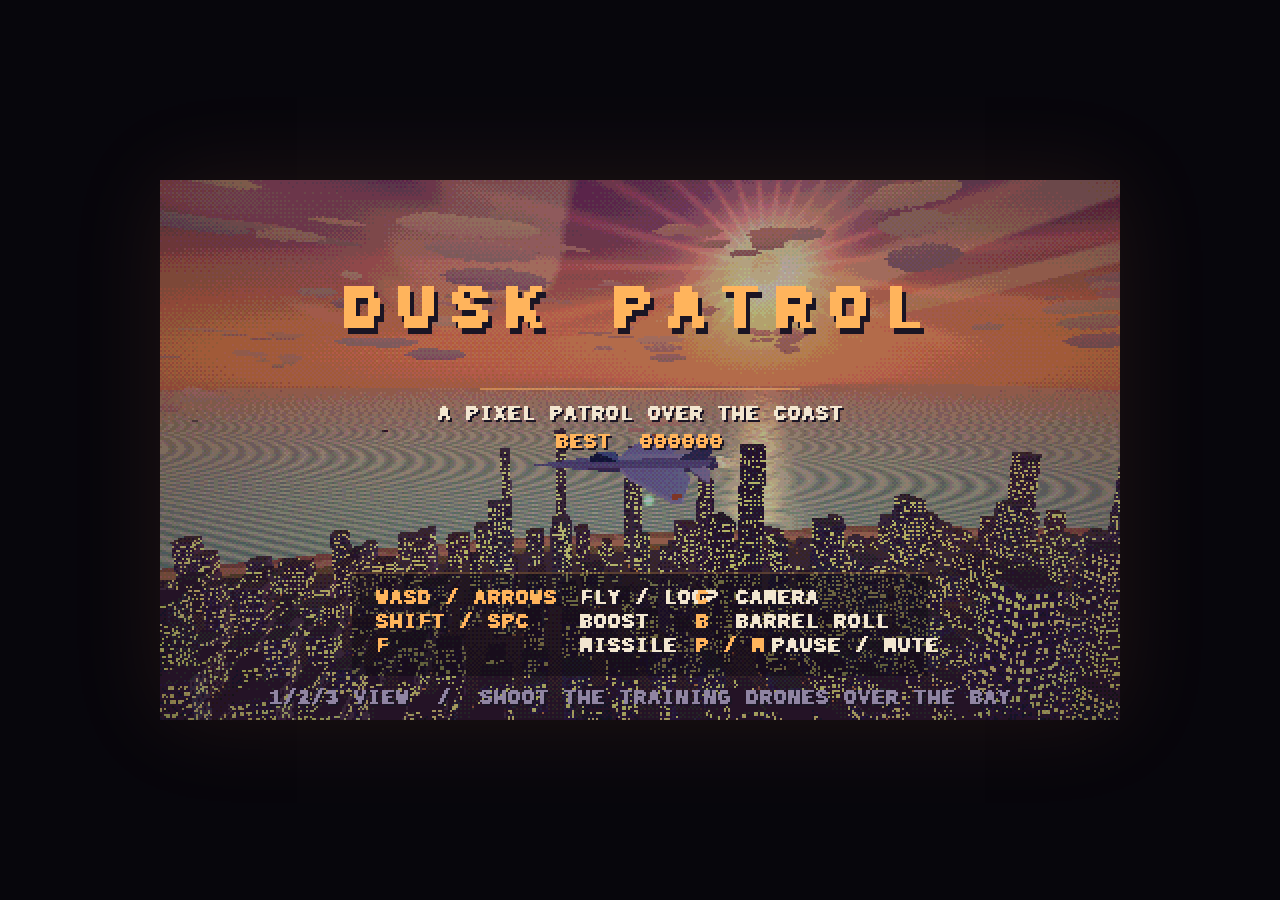
==== commit 93453372: "Split the game into game/src modules with a single-file build The 2,400-line game/index.html is now " ====
--- a/game/index.html
+++ b/game/index.html
@@ -1,36 +1,37 @@
 <!doctype html>
 <html lang="ko">
+<!-- Generated by build.mjs from game/src/ — edit those files, then run `node build.mjs`. -->
 <head>
 <meta charset="utf-8">
 <meta name="viewport" content="width=device-width,initial-scale=1">
 <title>DUSK PATROL</title>
 <style>
-  html,body{margin:0;height:100%;background:#07060c;overflow:hidden}
-  #stage{position:fixed;inset:0;display:flex;align-items:center;justify-content:center;background:#07060c}
-  #frame{position:relative;line-height:0;box-shadow:0 0 90px rgba(255,150,90,.10)}
-  #frame canvas{position:absolute;inset:0;width:100%;height:100%;display:block;image-rendering:pixelated;image-rendering:crisp-edges}
-  #gl{cursor:crosshair}
-  #hud{pointer-events:none}
-  #error{position:fixed;left:10px;bottom:10px;z-index:9;color:#ffb0b0;font:12px/1.4 monospace;white-space:pre-wrap;max-width:80vw}
-  html,body,#stage{touch-action:none;-webkit-user-select:none;user-select:none;-webkit-tap-highlight-color:transparent}
-
-  /* Touch controls: shown only after a touch is seen, hidden again on keyboard input. */
-  #touch{position:fixed;inset:0;z-index:5;pointer-events:none;display:none;--b:min(17vmin,76px);
-    font:700 calc(var(--b)*.2)/1 "Courier New",monospace;letter-spacing:.06em}
-  body.touch #touch{display:block}
-  #touch .zone{position:absolute;left:0;bottom:0;width:50%;height:78%;pointer-events:auto}
-  #touch .base,#touch .knob{position:absolute;border-radius:50%;pointer-events:none;transform:translate(-50%,-50%)}
-  #touch .base{width:calc(var(--b)*1.7);height:calc(var(--b)*1.7);border:2px solid rgba(242,230,208,.32);background:rgba(8,6,16,.22)}
-  #touch .knob{width:calc(var(--b)*.75);height:calc(var(--b)*.75);background:rgba(255,180,92,.55);border:2px solid rgba(255,180,92,.9)}
-  #touch .pad{position:absolute;right:max(3vmin,env(safe-area-inset-right));bottom:max(9vh,env(safe-area-inset-bottom));display:grid;
-    grid-template-columns:repeat(2,var(--b));gap:calc(var(--b)*.22);align-items:end}
-  #touch .top{position:absolute;right:max(3vmin,env(safe-area-inset-right));top:max(12vh,env(safe-area-inset-top));display:flex;gap:calc(var(--b)*.18)}
-  #touch button{pointer-events:auto;touch-action:none;width:var(--b);height:var(--b);border-radius:50%;padding:0;
-    border:2px solid rgba(255,180,92,.75);background:rgba(8,6,16,.35);color:#f2e6d0;font:inherit;letter-spacing:inherit}
-  #touch button.on{background:rgba(255,180,92,.55);color:#1a0f14}
-  #touch button.fire{grid-column:2;grid-row:1/3;width:calc(var(--b)*1.25);height:calc(var(--b)*1.25);border-color:rgba(255,90,95,.9)}
-  #touch .top button{width:calc(var(--b)*.72);height:calc(var(--b)*.72)}
-  body:not(.flying) #touch .pad,body:not(.flying) #touch .top,body:not(.flying) #touch .zone{display:none}
+html,body{margin:0;height:100%;background:#07060c;overflow:hidden}
+#stage{position:fixed;inset:0;display:flex;align-items:center;justify-content:center;background:#07060c}
+#frame{position:relative;line-height:0;box-shadow:0 0 90px rgba(255,150,90,.10)}
+#frame canvas{position:absolute;inset:0;width:100%;height:100%;display:block;image-rendering:pixelated;image-rendering:crisp-edges}
+#gl{cursor:crosshair}
+#hud{pointer-events:none}
+#error{position:fixed;left:10px;bottom:10px;z-index:9;color:#ffb0b0;font:12px/1.4 monospace;white-space:pre-wrap;max-width:80vw}
+html,body,#stage{touch-action:none;-webkit-user-select:none;user-select:none;-webkit-tap-highlight-color:transparent}
+
+/* Touch controls: shown only after a touch is seen, hidden again on keyboard input. */
+#touch{position:fixed;inset:0;z-index:5;pointer-events:none;display:none;--b:min(17vmin,76px);
+  font:700 calc(var(--b)*.2)/1 "Courier New",monospace;letter-spacing:.06em}
+body.touch #touch{display:block}
+#touch .zone{position:absolute;left:0;bottom:0;width:50%;height:78%;pointer-events:auto}
+#touch .base,#touch .knob{position:absolute;border-radius:50%;pointer-events:none;transform:translate(-50%,-50%)}
+#touch .base{width:calc(var(--b)*1.7);height:calc(var(--b)*1.7);border:2px solid rgba(242,230,208,.32);background:rgba(8,6,16,.22)}
+#touch .knob{width:calc(var(--b)*.75);height:calc(var(--b)*.75);background:rgba(255,180,92,.55);border:2px solid rgba(255,180,92,.9)}
+#touch .pad{position:absolute;right:max(3vmin,env(safe-area-inset-right));bottom:max(9vh,env(safe-area-inset-bottom));display:grid;
+  grid-template-columns:repeat(2,var(--b));gap:calc(var(--b)*.22);align-items:end}
+#touch .top{position:absolute;right:max(3vmin,env(safe-area-inset-right));top:max(12vh,env(safe-area-inset-top));display:flex;gap:calc(var(--b)*.18)}
+#touch button{pointer-events:auto;touch-action:none;width:var(--b);height:var(--b);border-radius:50%;padding:0;
+  border:2px solid rgba(255,180,92,.75);background:rgba(8,6,16,.35);color:#f2e6d0;font:inherit;letter-spacing:inherit}
+#touch button.on{background:rgba(255,180,92,.55);color:#1a0f14}
+#touch button.fire{grid-column:2;grid-row:1/3;width:calc(var(--b)*1.25);height:calc(var(--b)*1.25);border-color:rgba(255,90,95,.9)}
+#touch .top button{width:calc(var(--b)*.72);height:calc(var(--b)*.72)}
+body:not(.flying) #touch .pad,body:not(.flying) #touch .top,body:not(.flying) #touch .zone{display:none}
 </style>
 </head>
 <body>
@@ -53,11 +54,11 @@
 </div>
 <div id="error"></div>
 <script>
+/* DUSK PATROL — core.js
+   Shared constants and small math: clamp/lerp, seeded RNG, value noise,
+   vec3 and mat4 helpers, frustum tests, hex colours.
+   Loaded as a classic script in order (see index.html); globals are shared. */
 'use strict';
-/* ============================================================
-   DUSK PATROL — pixel-art jet over a coastal city at dusk.
-   WebGL2, low-res render + ordered dither, no external assets.
-   ============================================================ */
 
 const W = 480, H = 270, WORLD = 6000, HALF = WORLD / 2;
 const TAU = Math.PI * 2, DEG = Math.PI / 180;
@@ -200,10 +201,14 @@
   const n = parseInt(hex.replace('#', ''), 16);
   return [(n >> 16 & 255) / 255, (n >> 8 & 255) / 255, (n & 255) / 255];
 }
-
-/* ============================================================
-   WORLD: coast, terrain, city, clouds, targets
-   ============================================================ */
+</script>
+<script>
+/* DUSK PATROL — world.js
+   The procedural world as data: coastline, terrain height and colour,
+   city blocks, street lights, cloud layout and drone home points.
+   Loaded as a classic script in order (see index.html); globals are shared. */
+'use strict';
+
 function coastX(z) {
   return 20
     + (vnoise(z * 0.00075 + 3.7, 11.2) - 0.5) * 540
@@ -334,9 +339,14 @@
   }
   return data;
 }
-/* ============================================================
-   WEBGL SETUP
-   ============================================================ */
+</script>
+<script>
+/* DUSK PATROL — gl.js
+   WebGL2 context and helpers (programs, buffers, attributes, textures),
+   the low-res scene framebuffer and the terrain height texture.
+   Loaded as a classic script in order (see index.html); globals are shared. */
+'use strict';
+
 const glCanvas = document.getElementById('gl');
 const hudCanvas = document.getElementById('hud');
 const gl = glCanvas.getContext('webgl2', { antialias: false, alpha: false, depth: true, powerPreference: 'high-performance' });
@@ -431,10 +441,14 @@
 const heightTex = makeTex(gl.LINEAR);
 gl.pixelStorei(gl.UNPACK_ALIGNMENT, 1);
 gl.texImage2D(gl.TEXTURE_2D, 0, gl.R8, 512, 512, 0, gl.RED, gl.UNSIGNED_BYTE, buildHeightData(512));
-
-/* ============================================================
-   SHADERS — sky, water
-   ============================================================ */
+</script>
+<script>
+/* DUSK PATROL — shaders.js
+   GLSL sources for every pass and the compiled programs, plus the shared
+   sun direction and fog constants.
+   Loaded as a classic script in order (see index.html); globals are shared. */
+'use strict';
+
 // Fullscreen-triangle vertex shader shared by the sky and post passes.
 const FS_VS = `#version 300 es
 layout(location=0) in vec2 aPos;
@@ -769,10 +783,14 @@
 const SUN_DIR = vnorm([-0.86, 0.17, -0.40]);
 const FOG_COL = [0.80, 0.52, 0.44];
 const FOG_DENS = 0.00026;
-
-/* ============================================================
-   GEOMETRY / ASSETS
-   ============================================================ */
+</script>
+<script>
+/* DUSK PATROL — meshes.js
+   GPU geometry built once at start-up: terrain chunks, city instances,
+   cloud and puff sprites, jet, drone, afterburner and dynamic buffers.
+   Loaded as a classic script in order (see index.html); globals are shared. */
+'use strict';
+
 /* fullscreen triangle (sky + post) */
 const fsVao = gl.createVertexArray();
 gl.bindVertexArray(fsVao);
@@ -1146,10 +1164,13 @@
 }
 const smokeBatch = makeParticleVAO(240);
 const glowBatch = makeParticleVAO(260);
-
-/* ============================================================
-   PIXEL FONT / HUD DRAW
-   ============================================================ */
+</script>
+<script>
+/* DUSK PATROL — font.js
+   1-bit pixel font baked at run time and the HUD text helpers.
+   Loaded as a classic script in order (see index.html); globals are shared. */
+'use strict';
+
 const CHARSET = ' ABCDEFGHIJKLMNOPQRSTUVWXYZ0123456789.,:;!?/+-%()[]<>';
 const COL = { bone: '#f2e6d0', amber: '#ffb45c', red: '#ff5a5f', dim: '#8f84a2', dark: '#1a1524', white: '#ffffff' };
 const ATLAS = {};
@@ -1211,19 +1232,23 @@
   const w = textWidth(str, scale, spacing);
   drawTextSh(str, Math.round(rx - w), y, color, scale, spacing);
 }
-
-/* ============================================================
-   RESIZE
-   ============================================================ */
+</script>
+<script>
+/* DUSK PATROL — input.js
+   Screen fitting plus keyboard, mouse (pointer lock) and touch input.
+   Loaded as a classic script in order (see index.html); globals are shared. */
+'use strict';
+
 const frameEl = document.getElementById('frame');
 function resize() {
   // Between 1 and 3 device pixels per game pixel, round down to a whole number
-  // so every game pixel is the same size (also on 125%/150% displays). From 3x
-  // up (phones, big screens) uneven rows are invisible, so fill the screen;
-  // below 1:1 (small embeds) scale freely.
+  // so every game pixel is the same size (also on 125%/150% displays), unless
+  // that would shrink the view below 75% (e.g. 1.4x -> 1x in a phone embed).
+  // From 3x up uneven rows are invisible, so fill; below 1:1 scale freely.
   const dpr = window.devicePixelRatio || 1;
   const fit = Math.min(innerWidth / W, innerHeight / H) * dpr;
-  const s = (fit >= 1 && fit < 3 ? Math.floor(fit) : fit) / dpr;
+  const whole = Math.floor(fit);
+  const s = (whole >= 1 && fit < 3 && whole / fit >= 0.75 ? whole : fit) / dpr;
   frameEl.style.width = (W * s) + 'px';
   frameEl.style.height = (H * s) + 'px';
 }
@@ -1366,10 +1391,13 @@
   document.body.classList.toggle('flying', flying);
   if (!flying) touch.reset();
 }
-
-/* ============================================================
-   AUDIO
-   ============================================================ */
+</script>
+<script>
+/* DUSK PATROL — audio.js
+   Web Audio synth: engine drone, wind, afterburner hiss and one-shots.
+   Loaded as a classic script in order (see index.html); globals are shared. */
+'use strict';
+
 const audio = {
   ctx: null, master: null, eng: null, engFilter: null, osc1: null, osc2: null,
   wind: null, windGain: null, boostGain: null, muted: false,
@@ -1461,10 +1489,14 @@
     if (!this.muted) this.beep(520);
   }
 };
-
-/* ============================================================
-   GAME STATE
-   ============================================================ */
+</script>
+<script>
+/* DUSK PATROL — game.js
+   Game state and simulation: particles, drones, missiles, the jet,
+   cameras, state transitions and the per-frame update.
+   Loaded as a classic script in order (see index.html); globals are shared. */
+'use strict';
+
 const game = {
   state: 'title', time: 0, timer: 120, score: 0, kills: 0, shots: 0, best: 0, newBest: false,
   camMode: 0, camAngle: 0, shake: 0, lock: null,
@@ -1857,10 +1889,14 @@
   }
   updateCamera(dt);
 }
-
-/* ============================================================
-   RENDER — scene
-   ============================================================ */
+</script>
+<script>
+/* DUSK PATROL — render.js
+   Draws one frame of the 3D scene into the low-res framebuffer and runs
+   the dither/grade post pass to the screen.
+   Loaded as a classic script in order (see index.html); globals are shared. */
+'use strict';
+
 const IDENT = m4id(m4());
 const droneM = m4(), jetM = m4(), cloudM = m4();
 const CORNERS = [[-1, -1], [1, -1], [1, 1], [-1, -1], [1, 1], [-1, 1]];
@@ -2165,10 +2201,13 @@
   gl.bindVertexArray(fsVao);
   gl.drawArrays(gl.TRIANGLES, 0, 3);
 }
-
-/* ============================================================
-   HUD
-   ============================================================ */
+</script>
+<script>
+/* DUSK PATROL — hud.js
+   The 2D overlay: title, flight HUD, warnings, lock box, pause and results.
+   Loaded as a classic script in order (see index.html); globals are shared. */
+'use strict';
+
 function pad(n, w) { return String(Math.max(0, Math.floor(n))).padStart(w, '0'); }
 function fmtTime(t) { const s = Math.ceil(Math.max(0, t)); return pad(Math.floor(s / 60), 2) + ':' + pad(s % 60, 2); }
 function blinkOn(rate) { return Math.sin(game.time * rate) > -0.2; }
@@ -2398,10 +2437,13 @@
     if (blinkOn(3.4)) drawTextC(touch.on ? 'TAP TO FLY AGAIN' : 'PRESS ENTER TO FLY AGAIN', 240, 164, COL.bone, 1, 1);
   }
 }
-
-/* ============================================================
-   MAIN LOOP
-   ============================================================ */
+</script>
+<script>
+/* DUSK PATROL — main.js
+   Frame loop: fixed-cap timestep, update, render, HUD.
+   Loaded as a classic script in order (see index.html); globals are shared. */
+'use strict';
+
 let lastT = performance.now();
 function frame(now) {
   let dt = (now - lastT) / 1000;
@@ -2421,7 +2463,6 @@
 updateTitlePlane();
 updateCamera(0.016);
 requestAnimationFrame(frame);
-
 </script>
 </body>
 </html>
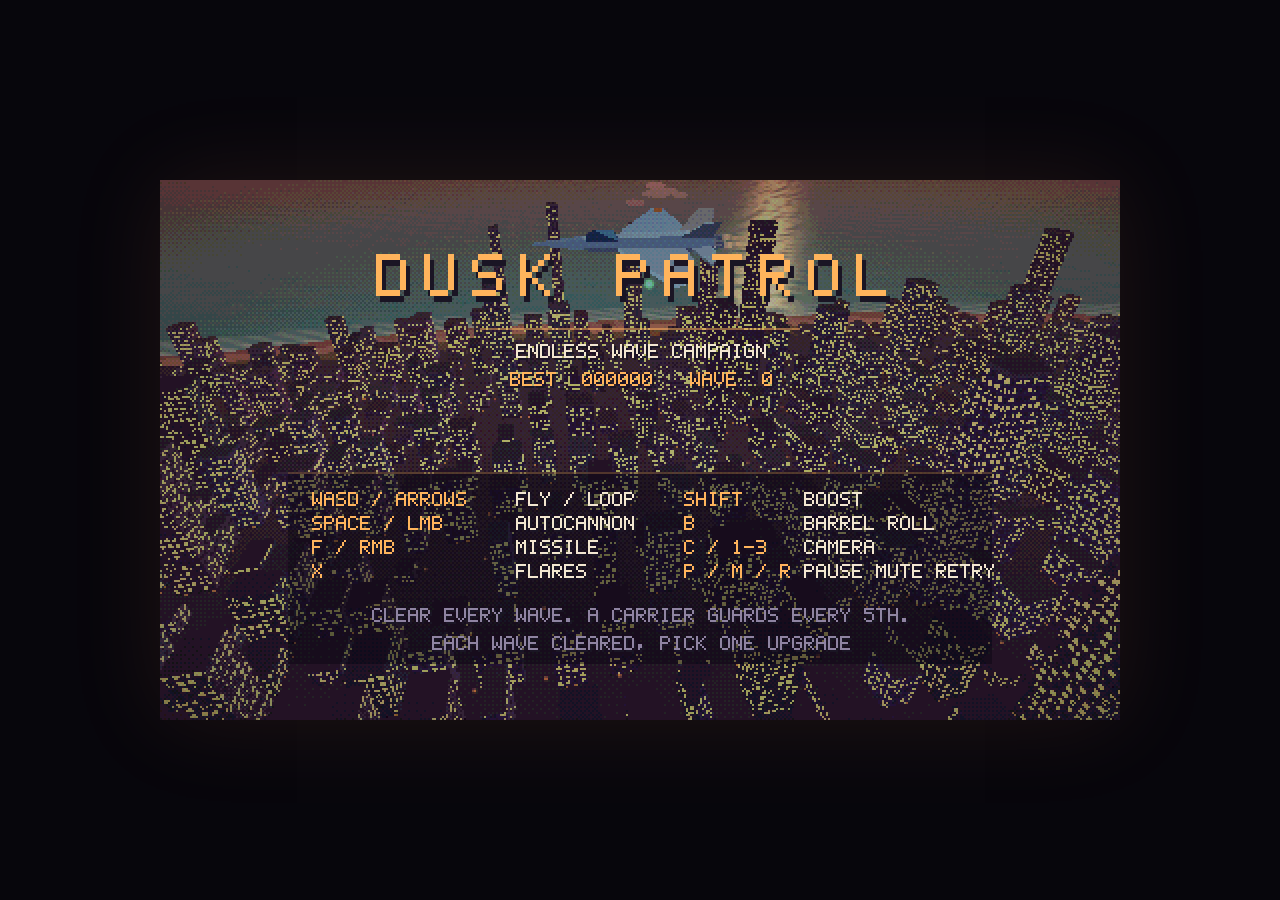
==== commit 2b4e39e0: "Rebuild DUSK PATROL as an endless wave campaign - Replace the 120s score attack with escalating wave" ====
--- a/game/index.html
+++ b/game/index.html
@@ -23,13 +23,24 @@
 #touch .base,#touch .knob{position:absolute;border-radius:50%;pointer-events:none;transform:translate(-50%,-50%)}
 #touch .base{width:calc(var(--b)*1.7);height:calc(var(--b)*1.7);border:2px solid rgba(242,230,208,.32);background:rgba(8,6,16,.22)}
 #touch .knob{width:calc(var(--b)*.75);height:calc(var(--b)*.75);background:rgba(255,180,92,.55);border:2px solid rgba(255,180,92,.9)}
-#touch .pad{position:absolute;right:max(3vmin,env(safe-area-inset-right));bottom:max(9vh,env(safe-area-inset-bottom));display:grid;
-  grid-template-columns:repeat(2,var(--b));gap:calc(var(--b)*.22);align-items:end}
+/* Right-hand pad: four ability buttons in a 2x2 cluster, with a wide FIRE
+   bar underneath as the primary thumb target. Grid areas keep the order
+   deliberate instead of relying on auto-placement. */
+#touch .pad{position:absolute;right:max(3vmin,env(safe-area-inset-right));bottom:max(3vh,env(safe-area-inset-bottom));
+  display:grid;grid-template-columns:repeat(2,var(--b));
+  grid-template-areas:"flr msl" "roll boost" "fire fire";
+  gap:calc(var(--b)*.2);align-items:center}
 #touch .top{position:absolute;right:max(3vmin,env(safe-area-inset-right));top:max(12vh,env(safe-area-inset-top));display:flex;gap:calc(var(--b)*.18)}
 #touch button{pointer-events:auto;touch-action:none;width:var(--b);height:var(--b);border-radius:50%;padding:0;
   border:2px solid rgba(255,180,92,.75);background:rgba(8,6,16,.35);color:#f2e6d0;font:inherit;letter-spacing:inherit}
 #touch button.on{background:rgba(255,180,92,.55);color:#1a0f14}
-#touch button.fire{grid-column:2;grid-row:1/3;width:calc(var(--b)*1.25);height:calc(var(--b)*1.25);border-color:rgba(255,90,95,.9)}
+#touch button[data-act="flare"]{grid-area:flr}
+#touch button[data-act="msl"]{grid-area:msl}
+#touch button[data-act="roll"]{grid-area:roll}
+#touch button[data-act="boost"]{grid-area:boost}
+#touch button.fire{grid-area:fire;width:100%;height:calc(var(--b)*.7);border-radius:calc(var(--b)*.35);
+  border-color:rgba(255,90,95,.9);background:rgba(60,10,18,.4)}
+#touch button.fire.on{background:rgba(255,90,95,.6);color:#1a0f14}
 #touch .top button{width:calc(var(--b)*.72);height:calc(var(--b)*.72)}
 body:not(.flying) #touch .pad,body:not(.flying) #touch .top,body:not(.flying) #touch .zone{display:none}
 </style>
@@ -47,8 +58,10 @@
     <button type="button" data-act="pause" aria-label="일시정지">II</button>
   </div>
   <div class="pad">
+    <button type="button" data-act="flare" aria-label="플레어">FLR</button>
     <button type="button" data-act="roll" aria-label="배럴 롤">ROLL</button>
-    <button type="button" class="fire" data-act="fire" aria-label="미사일 발사">FIRE</button>
+    <button type="button" class="fire" data-act="fire" aria-label="기관포">FIRE</button>
+    <button type="button" data-act="msl" aria-label="미사일">MSL</button>
     <button type="button" data-act="boost" aria-label="애프터버너">BOOST</button>
   </div>
 </div>
@@ -328,13 +341,15 @@
   return [x, 110 + r() * 150, z];
 }
 
+// Height texture encoding shared with the water shader: tex = (h + BIAS) / RANGE.
+const HGT_BIAS = 60, HGT_RANGE = 720;
 function buildHeightData(size) {
   const data = new Uint8Array(size * size);
   for (let j = 0; j < size; j++) {
     const z = -HALF + (j + 0.5) / size * WORLD;
     for (let i = 0; i < size; i++) {
       const x = -HALF + (i + 0.5) / size * WORLD;
-      data[j * size + i] = clamp(terrainHeight(x, z) / 600, 0, 1) * 255;
+      data[j * size + i] = clamp((terrainHeight(x, z) + HGT_BIAS) / HGT_RANGE, 0, 1) * 255;
     }
   }
   return data;
@@ -521,8 +536,10 @@
 void main(){
   vec2 uv = vW.xz/6000.0+0.5;
   float inside = step(0.0,uv.x)*step(uv.x,1.0)*step(0.0,uv.y)*step(uv.y,1.0);
-  float h = texture(uHeight, clamp(uv,0.001,0.999)).r*600.0*inside;
-  float depth = max(h, 0.0);
+  // Terrain height, decoded from the biased 8-bit texture: -60 .. +660.
+  // Outside the map there is open ocean, so treat it as deep water.
+  float h = (texture(uHeight, clamp(uv,0.001,0.999)).r*720.0-60.0);
+  float depth = inside > 0.5 ? max(-h, 0.0) : 60.0;
 
   vec3 deep = vec3(0.010,0.105,0.20);
   vec3 shallow = vec3(0.14,0.50,0.52);
@@ -753,6 +770,7 @@
 in vec2 vUV;
 out vec4 outColor;
 uniform sampler2D uScene;
+uniform float uHurt;
 float bayer2(vec2 a){ a=floor(a); return fract(a.x*0.5 + a.y*a.y*0.75); }
 float bayer4(vec2 a){ return bayer2(0.5*a)*0.25 + bayer2(a); }
 float bayer8(vec2 a){ return bayer4(0.5*a)*0.25 + bayer2(a); }
@@ -766,10 +784,25 @@
   c *= vec3(1.05,1.0,0.97);
   vec2 d = vUV-0.5;
   c *= 1.0 - 0.30*pow(length(d)*1.45, 2.2);
+  // Damage flash: red edge burn that leaves the centre readable.
+  float edge = smoothstep(0.16, 0.62, length(d));
+  c = mix(c, vec3(0.62,0.05,0.07), uHurt * edge * 0.85);
+  c = mix(c, vec3(0.9,0.2,0.2), uHurt * 0.10);
   float bay = (bayer8(gl_FragCoord.xy) - 0.5) * 0.55;
   c = floor(c*10.0 + 0.5 + bay)/10.0;
   outColor = vec4(clamp(c,0.0,1.0), 1.0);
 }`;
+
+// Cannon tracers: thin additive lines, faded at the muzzle end.
+const TRACER_VS = `#version 300 es
+layout(location=0) in vec3 aPos;
+uniform mat4 uVP;
+void main(){ gl_Position = uVP*vec4(aPos,1.0); }`;
+
+const TRACER_FS = `#version 300 es
+precision highp float;
+out vec4 outColor;
+void main(){ outColor = vec4(1.0, 0.82, 0.42, 0.9); }`;
 
 const skyProg = makeProg(FS_VS, SKY_FS, 'sky');
 const waterProg = makeProg(WATER_VS, WATER_FS, 'water');
@@ -780,6 +813,7 @@
 const partProg = makeProg(PART_VS, PART_FS, 'part');
 const burnProg = makeProg(BURN_VS, BURN_FS, 'burn');
 const postProg = makeProg(FS_VS, POST_FS, 'post');
+const tracerProg = makeProg(TRACER_VS, TRACER_FS, 'tracer');
 const SUN_DIR = vnorm([-0.86, 0.17, -0.40]);
 const FOG_COL = [0.80, 0.52, 0.44];
 const FOG_DENS = 0.00026;
@@ -1166,57 +1200,247 @@
 const glowBatch = makeParticleVAO(260);
 </script>
 <script>
+/* DUSK PATROL — meshes2.js
+   Extra GPU geometry for the wave campaign: interceptor, gunship, carrier,
+   and the dynamic tracer buffer. Loaded after meshes.js. */
+'use strict';
+
+/* ---------- interceptor: dart-shaped fighter ---------- */
+const INTC_HULL = rgb('#7a86ad'), INTC_DARK = rgb('#39415e'), INTC_GLOW = rgb('#ff4a3c');
+const intc = new MeshBuilder();
+(function buildInterceptor() {
+  const nose = [0, 0.1, -6.4];
+  const body = [[-0.85, 0.35, 1.2], [0.85, 0.35, 1.2], [0.85, -0.35, 1.2], [-0.85, -0.35, 1.2]];
+  // Four tapered sides from the nose to the body box.
+  for (let i = 0; i < 4; i++) {
+    const a = body[i], b = body[(i + 1) % 4];
+    intc.tri(nose, a, b, i === 3 ? INTC_DARK : INTC_HULL, [(a[0] + b[0]) / 2, 0.1, 0]);
+  }
+  intc.quad(body[0], body[1], body[2], body[3], INTC_DARK, [0, 0, 1]);
+  // Swept wings, both sides, with a red leading edge.
+  for (const s of [-1, 1]) {
+    const poly = [[0.7 * s, 0.05, -0.6], [0.7 * s, 0.05, 1.9], [3.6 * s, 0.05, 2.6], [4.4 * s, 0.05, 2.2], [1.5 * s, 0.05, -1.5]];
+    for (let i = 1; i < poly.length - 1; i++) {
+      intc.tri(poly[0], poly[i], poly[i + 1], INTC_HULL, [0, 1, 0]);
+      intc.tri(
+        [poly[0][0], -0.14, poly[0][2]], [poly[i + 1][0], -0.14, poly[i + 1][2]], [poly[i][0], -0.14, poly[i][2]],
+        INTC_DARK, [0, -1, 0]);
+    }
+    intc.quad([1.5 * s, 0.06, -1.5], [4.4 * s, 0.06, 2.2], [4.4 * s, 0.06, 2.55], [1.5 * s, 0.06, -1.15], INTC_GLOW, [0, 1, 0]);
+    // Tail fin.
+    intc.quad([0.6 * s, 0.3, 0.4], [0.6 * s, 1.55, 1.6], [0.6 * s, 1.55, 2.1], [0.6 * s, 0.3, 1.6], INTC_DARK, [s, 0.2, 0]);
+  }
+  // Engine glow block.
+  intc.quad([-0.6, 0.25, 1.25], [0.6, 0.25, 1.25], [0.6, -0.25, 1.25], [-0.6, -0.25, 1.25], INTC_GLOW, [0, 0, 1]);
+})();
+const intcMesh = intc.build();
+
+/* ---------- gunship: heavy block with side pods ---------- */
+const GUN_HULL = rgb('#5d6355'), GUN_DARK = rgb('#33372f'), GUN_TRIM = rgb('#c9a253');
+const gun = new MeshBuilder();
+(function buildGunship() {
+  // Main hull box.
+  const x0 = -3.2, x1 = 3.2, y0 = -1.1, y1 = 1.3, z0 = -4.2, z1 = 4.6;
+  const V = (x, y, z) => [x, y, z];
+  const box = [
+    [V(x0, y1, z0), V(x1, y1, z0), V(x1, y1, z1), V(x0, y1, z1), [0, 1, 0], GUN_HULL],
+    [V(x0, y0, z1), V(x1, y0, z1), V(x1, y0, z0), V(x0, y0, z0), [0, -1, 0], GUN_DARK],
+    [V(x1, y0, z0), V(x1, y0, z1), V(x1, y1, z1), V(x1, y1, z0), [1, 0, 0], GUN_HULL],
+    [V(x0, y0, z1), V(x0, y0, z0), V(x0, y1, z0), V(x0, y1, z1), [-1, 0, 0], GUN_HULL],
+    [V(x0, y0, z0), V(x1, y0, z0), V(x1, y1, z0), V(x0, y1, z0), [0, 0, -1], GUN_TRIM],
+    [V(x1, y0, z1), V(x0, y0, z1), V(x0, y1, z1), V(x1, y1, z1), [0, 0, 1], GUN_DARK]
+  ];
+  for (const f of box) gun.quad(f[0], f[1], f[2], f[3], f[5], f[4]);
+  // Side weapon pods.
+  for (const s of [-1, 1]) {
+    const px = 3.2 * s;
+    gun.quad([px, 0.9, -1.6], [px + 1.5 * s, 0.9, -0.9], [px + 1.5 * s, -0.9, -0.9], [px, -0.9, -1.6], GUN_DARK, [s, 0, 0]);
+    gun.quad([px + 1.5 * s, 0.55, -0.9], [px + 1.5 * s, 0.55, 2.4], [px + 1.5 * s, -0.55, 2.4], [px + 1.5 * s, -0.55, -0.9], GUN_TRIM, [s, 0, 0]);
+    gun.quad([px + 1.5 * s, 0.55, 2.4], [px, 0.9, 2.9], [px, -0.9, 2.9], [px + 1.5 * s, -0.55, 2.4], GUN_DARK, [0, 0, 1]);
+  }
+  // Rotor ring on top.
+  for (let i = 0; i < 8; i++) {
+    const a0 = i / 8 * TAU, a1 = (i + 1) / 8 * TAU;
+    gun.tri([0, 2.4, 0], [Math.cos(a0) * 3.4, 1.35, Math.sin(a0) * 3.4], [Math.cos(a1) * 3.4, 1.35, Math.sin(a1) * 3.4], GUN_DARK, [0, 1, 0]);
+  }
+})();
+const gunMesh = gun.build();
+
+/* ---------- carrier: boss hull ---------- */
+const CAR_HULL = rgb('#5a4f68'), CAR_DARK = rgb('#2a2436'), CAR_TRIM = rgb('#e0603f'), CAR_LIGHT = rgb('#8a7c9c');
+const car = new MeshBuilder();
+(function buildCarrier() {
+  const x0 = -8, x1 = 8, y0 = -3, y1 = 3, z0 = -20, z1 = 16;
+  const V = (x, y, z) => [x, y, z];
+  const box = [
+    [V(x0, y1, z0), V(x1, y1, z0), V(x1, y1, z1), V(x0, y1, z1), [0, 1, 0], CAR_LIGHT],
+    [V(x0, y0, z1), V(x1, y0, z1), V(x1, y0, z0), V(x0, y0, z0), [0, -1, 0], CAR_DARK],
+    [V(x1, y0, z0), V(x1, y0, z1), V(x1, y1, z1), V(x1, y1, z0), [1, 0, 0], CAR_HULL],
+    [V(x0, y0, z1), V(x0, y0, z0), V(x0, y1, z0), V(x0, y1, z1), [-1, 0, 0], CAR_HULL],
+    [V(x0, y0, z0), V(x1, y0, z0), V(x1, y1, z0), V(x0, y1, z0), [0, 0, -1], CAR_TRIM],
+    [V(x1, y0, z1), V(x0, y0, z1), V(x0, y1, z1), V(x1, y1, z1), [0, 0, 1], CAR_DARK]
+  ];
+  for (const f of box) car.quad(f[0], f[1], f[2], f[3], f[5], f[4]);
+  // Bow wedge.
+  car.quad(V(x0, y1, z0), V(x1, y1, z0), V(0, y1 - 1.2, z0 - 7), V(0, y1 - 1.2, z0 - 7), CAR_TRIM, [0, 1, 0]);
+  for (const s of [-1, 1]) {
+    // Flight deck wings.
+    car.quad([8 * s, 1.4, -9], [22 * s, 1.4, 3], [22 * s, 1.4, 8], [8 * s, 1.4, 12], CAR_HULL, [0, 1, 0]);
+    car.quad([8 * s, -1.2, 12], [22 * s, -1.2, 8], [22 * s, -1.2, 3], [8 * s, -1.2, -9], CAR_DARK, [0, -1, 0]);
+    // Engine nacelles.
+    for (const zz of [-2, 6]) {
+      const ex = 13 * s;
+      car.quad([ex - 2, 1.0, zz - 4], [ex + 2, 1.0, zz - 4], [ex + 2, 1.0, zz + 4], [ex - 2, 1.0, zz + 4], CAR_LIGHT, [0, 1, 0]);
+      car.quad([ex - 2, -1.4, zz + 4], [ex + 2, -1.4, zz + 4], [ex + 2, -1.4, zz - 4], [ex - 2, -1.4, zz - 4], CAR_DARK, [0, -1, 0]);
+      car.quad([ex - 2, 1.0, zz + 4], [ex + 2, 1.0, zz + 4], [ex + 2, -1.4, zz + 4], [ex - 2, -1.4, zz + 4], CAR_TRIM, [0, 0, 1]);
+    }
+    // Spine towers.
+    car.quad([3 * s, 3.0, -12], [5 * s, 3.0, -12], [5 * s, 6.2, -8], [3 * s, 6.2, -8], CAR_LIGHT, [s, 0.4, 0]);
+  }
+  // Underside glow strip.
+  car.quad([-3, -3.05, -16], [3, -3.05, -16], [3, -3.05, 12], [-3, -3.05, 12], CAR_TRIM, [0, -1, 0]);
+})();
+const carMesh = car.build();
+
+/* ---------- tracers: dynamic line buffer ---------- */
+const TRACER_MAX = 96;
+const tracerData = new Float32Array(TRACER_MAX * 6);
+const tracerVbo = gl.createBuffer();
+gl.bindBuffer(gl.ARRAY_BUFFER, tracerVbo);
+gl.bufferData(gl.ARRAY_BUFFER, tracerData.byteLength, gl.DYNAMIC_DRAW);
+const tracerVao = gl.createVertexArray();
+gl.bindVertexArray(tracerVao);
+gl.bindBuffer(gl.ARRAY_BUFFER, tracerVbo);
+attr(0, 3);
+gl.bindVertexArray(null);
+
+/* ---------- pick the mesh for an enemy type ---------- */
+function enemyMesh(type) {
+  if (type === 'interceptor') return intcMesh;
+  if (type === 'gunship') return gunMesh;
+  if (type === 'carrier') return carMesh;
+  return droneMesh;
+}
+</script>
+<script>
 /* DUSK PATROL — font.js
-   1-bit pixel font baked at run time and the HUD text helpers.
+   A hand-drawn 5x7 bitmap font baked into per-colour atlases at run time,
+   plus the HUD text helpers. No canvas font is involved, so every glyph
+   stays crisp at integer scales and never smears at small sizes.
    Loaded as a classic script in order (see index.html); globals are shared. */
 'use strict';
 
-const CHARSET = ' ABCDEFGHIJKLMNOPQRSTUVWXYZ0123456789.,:;!?/+-%()[]<>';
 const COL = { bone: '#f2e6d0', amber: '#ffb45c', red: '#ff5a5f', dim: '#8f84a2', dark: '#1a1524', white: '#ffffff' };
+
+const GLYPH_W = 5, GLYPH_H = 7, GLYPH_ADV = 6;
+
+const GLYPHS = {
+  ' ': ['.....', '.....', '.....', '.....', '.....', '.....', '.....'],
+  A: ['.###.', '#...#', '#...#', '#####', '#...#', '#...#', '#...#'],
+  B: ['####.', '#...#', '#...#', '####.', '#...#', '#...#', '####.'],
+  C: ['.###.', '#...#', '#....', '#....', '#....', '#...#', '.###.'],
+  D: ['####.', '#...#', '#...#', '#...#', '#...#', '#...#', '####.'],
+  E: ['#####', '#....', '#....', '####.', '#....', '#....', '#####'],
+  F: ['#####', '#....', '#....', '####.', '#....', '#....', '#....'],
+  G: ['.###.', '#...#', '#....', '#.###', '#...#', '#...#', '.###.'],
+  H: ['#...#', '#...#', '#...#', '#####', '#...#', '#...#', '#...#'],
+  I: ['.###.', '..#..', '..#..', '..#..', '..#..', '..#..', '.###.'],
+  J: ['..###', '...#.', '...#.', '...#.', '...#.', '#..#.', '.##..'],
+  K: ['#...#', '#..#.', '#.#..', '##...', '#.#..', '#..#.', '#...#'],
+  L: ['#....', '#....', '#....', '#....', '#....', '#....', '#####'],
+  M: ['#...#', '##.##', '#.#.#', '#.#.#', '#...#', '#...#', '#...#'],
+  N: ['#...#', '##..#', '#.#.#', '#.#.#', '#..##', '#...#', '#...#'],
+  O: ['.###.', '#...#', '#...#', '#...#', '#...#', '#...#', '.###.'],
+  P: ['####.', '#...#', '#...#', '####.', '#....', '#....', '#....'],
+  Q: ['.###.', '#...#', '#...#', '#...#', '#.#.#', '#..#.', '.##.#'],
+  R: ['####.', '#...#', '#...#', '####.', '#.#..', '#..#.', '#...#'],
+  S: ['.####', '#....', '#....', '.###.', '....#', '....#', '####.'],
+  T: ['#####', '..#..', '..#..', '..#..', '..#..', '..#..', '..#..'],
+  U: ['#...#', '#...#', '#...#', '#...#', '#...#', '#...#', '.###.'],
+  V: ['#...#', '#...#', '#...#', '#...#', '#...#', '.#.#.', '..#..'],
+  W: ['#...#', '#...#', '#...#', '#.#.#', '#.#.#', '##.##', '#...#'],
+  X: ['#...#', '#...#', '.#.#.', '..#..', '.#.#.', '#...#', '#...#'],
+  Y: ['#...#', '#...#', '.#.#.', '..#..', '..#..', '..#..', '..#..'],
+  Z: ['#####', '....#', '...#.', '..#..', '.#...', '#....', '#####'],
+  0: ['.###.', '#...#', '#..##', '#.#.#', '##..#', '#...#', '.###.'],
+  1: ['..#..', '.##..', '..#..', '..#..', '..#..', '..#..', '.###.'],
+  2: ['.###.', '#...#', '....#', '...#.', '..#..', '.#...', '#####'],
+  3: ['####.', '....#', '....#', '.###.', '....#', '....#', '####.'],
+  4: ['...#.', '..##.', '.#.#.', '#..#.', '#####', '...#.', '...#.'],
+  5: ['#####', '#....', '####.', '....#', '....#', '#...#', '.###.'],
+  6: ['..##.', '.#...', '#....', '####.', '#...#', '#...#', '.###.'],
+  7: ['#####', '....#', '...#.', '..#..', '.#...', '.#...', '.#...'],
+  8: ['.###.', '#...#', '#...#', '.###.', '#...#', '#...#', '.###.'],
+  9: ['.###.', '#...#', '#...#', '.####', '....#', '...#.', '.##..'],
+  '.': ['.....', '.....', '.....', '.....', '.....', '.##..', '.##..'],
+  ',': ['.....', '.....', '.....', '.....', '.##..', '.##..', '.#...'],
+  ':': ['.....', '.##..', '.##..', '.....', '.##..', '.##..', '.....'],
+  ';': ['.....', '.##..', '.##..', '.....', '.##..', '.##..', '.#...'],
+  '!': ['..#..', '..#..', '..#..', '..#..', '..#..', '.....', '..#..'],
+  '?': ['.###.', '#...#', '....#', '...#.', '..#..', '.....', '..#..'],
+  '/': ['....#', '...#.', '...#.', '..#..', '.#...', '.#...', '#....'],
+  '+': ['.....', '..#..', '..#..', '#####', '..#..', '..#..', '.....'],
+  '-': ['.....', '.....', '.....', '#####', '.....', '.....', '.....'],
+  '=': ['.....', '.....', '#####', '.....', '#####', '.....', '.....'],
+  '%': ['##..#', '##..#', '...#.', '..#..', '.#...', '#..##', '#..##'],
+  '(': ['...#.', '..#..', '.#...', '.#...', '.#...', '..#..', '...#.'],
+  ')': ['.#...', '..#..', '...#.', '...#.', '...#.', '..#..', '.#...'],
+  '[': ['.###.', '.#...', '.#...', '.#...', '.#...', '.#...', '.###.'],
+  ']': ['.###.', '...#.', '...#.', '...#.', '...#.', '...#.', '.###.'],
+  '<': ['...#.', '..#..', '.#...', '#....', '.#...', '..#..', '...#.'],
+  '>': ['.#...', '..#..', '...#.', '....#', '...#.', '..#..', '.#...'],
+  '*': ['.....', '#.#.#', '.###.', '#####', '.###.', '#.#.#', '.....'],
+  '\u00b7': ['.....', '.....', '.....', '..#..', '.....', '.....', '.....']
+};
+
+const CHARSET = Object.keys(GLYPHS);
 const ATLAS = {};
+
+// Bake every glyph into one strip for a given colour. 1px padding between
+// glyphs keeps nearest-neighbour scaling from bleeding neighbours together.
 function buildAtlas(color) {
-  const SH = 12;
+  const pad = 1;
+  let x = 0;
+  const map = {};
+  for (const ch of CHARSET) { map[ch] = { x, w: GLYPH_W }; x += GLYPH_W + pad; }
   const c = document.createElement('canvas');
-  c.width = 760; c.height = SH;
-  const x = c.getContext('2d');
-  x.font = 'bold 10px "Courier New", monospace';
-  x.textBaseline = 'top';
-  x.fillStyle = '#fff';
-  let px = 1;
-  const map = {};
+  c.width = Math.max(1, x); c.height = GLYPH_H;
+  const ctx = c.getContext('2d');
+  ctx.fillStyle = color;
   for (const ch of CHARSET) {
-    const w = Math.max(1, Math.ceil(x.measureText(ch).width));
-    x.fillText(ch, px, 0);
-    map[ch] = { x: px, w };
-    px += w + 1;
-  }
-  const img = x.getImageData(0, 0, c.width, SH), d = img.data;
-  const col = rgb(color);
-  for (let i = 0; i < d.length; i += 4) {
-    if (d[i + 3] > 64) {
-      d[i] = col[0] * 255; d[i + 1] = col[1] * 255; d[i + 2] = col[2] * 255; d[i + 3] = 255;
-    } else d[i + 3] = 0;
-  }
-  x.putImageData(img, 0, 0);
-  return { c, map, h: SH };
+    const g = GLYPHS[ch], ox = map[ch].x;
+    for (let row = 0; row < GLYPH_H; row++) {
+      const line = g[row];
+      for (let col = 0; col < GLYPH_W; col++) {
+        if (line[col] === '#') ctx.fillRect(ox + col, row, 1, 1);
+      }
+    }
+  }
+  return { c, map, h: GLYPH_H, adv: GLYPH_ADV };
 }
 function atlas(color) { if (!ATLAS[color]) ATLAS[color] = buildAtlas(color); return ATLAS[color]; }
+
 function textWidth(str, scale, spacing) {
   const a = atlas(COL.bone);
+  scale = scale || 1; spacing = spacing || 0;
+  const chars = (str + '').toUpperCase();
+  if (!chars.length) return 0;
   let w = 0;
-  for (const ch of (str + '').toUpperCase()) { const m = a.map[ch] || a.map[' ']; w += (m.w + (spacing || 0)) * (scale || 1); }
-  return w;
-}
+  for (const ch of chars) w += (a.adv + spacing) * scale;
+  return w - (spacing ? 0 : scale); // trailing gap is not part of the drawn width
+}
+
 function drawText(str, x, y, color, scale, spacing) {
   const a = atlas(color);
   scale = scale || 1; spacing = spacing || 0;
-  str = (str + '').toUpperCase();
+  const chars = (str + '').toUpperCase();
   let px = x | 0;
   const py = y | 0;
-  for (const ch of str) {
+  const step = (a.adv + spacing) * scale;
+  for (const ch of chars) {
     const m = a.map[ch] || a.map[' '];
     hud.drawImage(a.c, m.x, 0, m.w, a.h, px, py, m.w * scale, a.h * scale);
-    px += (m.w + spacing) * scale;
+    px += step;
   }
   return px;
 }
@@ -1231,6 +1455,671 @@
 function drawTextR(str, rx, y, color, scale, spacing) {
   const w = textWidth(str, scale, spacing);
   drawTextSh(str, Math.round(rx - w), y, color, scale, spacing);
+}
+</script>
+<script>
+/* DUSK PATROL — campaign.js
+   Wave composition, spawn pacing, the upgrade pool and the run's
+   difficulty curve. Loaded as a classic script in order (see index.html). */
+'use strict';
+
+/* ---------- upgrade cards ---------- */
+// `apply` mutates game.mods; `max` caps how many times a card can be taken.
+const UPGRADES = [
+  {
+    id: 'dmg', name: 'HEAVY ROUNDS', desc: 'CANNON DAMAGE +25%', max: 4,
+    apply: m => { m.dmgMult += 0.25; }
+  },
+  {
+    id: 'rate', name: 'FEED BOOST', desc: 'CANNON FIRE RATE +18%', max: 3,
+    apply: m => { m.fireRate += 0.18; }
+  },
+  {
+    id: 'heat', name: 'COOLANT LOOP', desc: 'HEAT CAPACITY +40%', max: 2,
+    apply: m => { m.heatCap += 0.4; }
+  },
+  {
+    id: 'hull', name: 'HULL PLATE', desc: 'MAX HULL +25 AND REPAIR', max: 3,
+    apply: m => { m.hullMax += 25; game.hull = Math.min(m.hullMax, game.hull + 25); }
+  },
+  {
+    id: 'shield', name: 'DEFLECTOR', desc: 'MAX SHIELD +20', max: 3,
+    apply: m => { m.shieldMax += 20; game.shield = m.shieldMax; }
+  },
+  {
+    id: 'pod', name: 'MISSILE POD', desc: 'MISSILE CAPACITY +2', max: 2,
+    apply: m => { m.missileMax += 2; weapons.ammo = m.missileMax; }
+  },
+  {
+    id: 'flare', name: 'FLARE RACK', desc: 'FLARES +1, FASTER RELOAD', max: 2,
+    apply: m => { m.flareMax += 1; m.flareCd *= 0.8; weapons.flares = m.flareMax; }
+  },
+  {
+    id: 'engine', name: 'TUNED ENGINES', desc: 'SPEED +12%, TURN +12%', max: 3,
+    apply: m => { m.speedMult += 0.12; m.turnMult += 0.12; }
+  },
+  {
+    id: 'aim', name: 'TARGETING AI', desc: 'CRITICAL HIT CHANCE +12%', max: 3,
+    apply: m => { m.crit += 0.12; }
+  },
+  {
+    id: 'repair', name: 'NANO REPAIR', desc: 'EACH KILL REPAIRS 4 HULL', max: 2,
+    apply: m => { m.healPerKill += 4; }
+  },
+  {
+    id: 'frame', name: 'G-FRAME', desc: 'BARREL ROLL RECHARGE -35%', max: 2,
+    apply: m => { m.rollCd *= 0.65; }
+  }
+];
+
+function defaultMods() {
+  return {
+    dmgMult: 1, fireRate: 1, heatCap: 1,
+    hullMax: 100, shieldMax: 40,
+    missileMax: 4, flareMax: 3, flareCd: 16,
+    speedMult: 1, turnMult: 1,
+    crit: 0.06, healPerKill: 0, rollCd: 4.0
+  };
+}
+
+/* ---------- campaign state ---------- */
+const campaign = {
+  wave: 0, phase: 'idle', queue: [], spawnT: 0, interT: 0,
+  offers: [], picks: {}, bossWave: false, boss: null,
+  bestWave: 0, cleared: 0
+};
+try { campaign.bestWave = parseInt(localStorage.getItem('duskPatrolBestWave') || '0', 10) || 0; } catch (e) { }
+
+// Every 5th wave is a carrier boss with an escort. Otherwise the mix of
+// drones, interceptors and gunships grows with the wave number.
+function waveComposition(n) {
+  if (n % 5 === 0) {
+    return {
+      boss: true,
+      list: [{ type: 'carrier', count: 1 }, { type: 'interceptor', count: 2 + Math.floor(n / 5) }]
+    };
+  }
+  const list = [{ type: 'drone', count: 3 + n }];
+  if (n >= 2) list.push({ type: 'interceptor', count: Math.min(7, n - 1) });
+  if (n >= 4) list.push({ type: 'gunship', count: Math.min(4, Math.floor((n - 2) / 2)) });
+  return { boss: false, list };
+}
+
+function maxAlive(n) { return Math.min(13, 5 + Math.floor(n * 0.8)); }
+
+function startWave(n) {
+  campaign.wave = n;
+  campaign.picks = campaign.picks || {};
+  const comp = waveComposition(n);
+  campaign.bossWave = comp.boss;
+  campaign.boss = null;
+  campaign.queue = [];
+  for (const group of comp.list) {
+    for (let i = 0; i < group.count; i++) campaign.queue.push(group.type);
+  }
+  // Interleave the queue so a wave does not arrive as one solid block of type.
+  for (let i = campaign.queue.length - 1; i > 0; i--) {
+    const j = (Math.random() * (i + 1)) | 0;
+    const t = campaign.queue[i]; campaign.queue[i] = campaign.queue[j]; campaign.queue[j] = t;
+  }
+  campaign.phase = 'fight';
+  campaign.spawnT = 0.5;
+  campaign.interT = 0;
+  enemies.length = 0;
+  game.waveBanner = 2.6;
+  game.waveBonus = 0;
+  audio.beep(comp.boss ? 300 : 760);
+}
+
+function aliveEnemies() {
+  let n = 0;
+  for (const e of enemies) if (e.alive) n++;
+  return n;
+}
+
+function updateCampaign(dt) {
+  if (game.state !== 'play') return;
+  if (campaign.phase === 'fight') {
+    campaign.spawnT -= dt;
+    if (campaign.queue.length && campaign.spawnT <= 0 && aliveEnemies() < maxAlive(campaign.wave)) {
+      spawnEnemy(campaign.queue.shift());
+      campaign.spawnT = Math.max(0.3, 0.9 - campaign.wave * 0.035);
+    }
+    if (!campaign.queue.length && aliveEnemies() === 0) {
+      campaign.phase = 'clear';
+      campaign.interT = 1.9;
+      game.waveBonus = 500 * campaign.wave;
+      game.score += game.waveBonus;
+      campaign.cleared = campaign.wave;
+      if (campaign.wave > campaign.bestWave) {
+        campaign.bestWave = campaign.wave;
+        try { localStorage.setItem('duskPatrolBestWave', String(campaign.bestWave)); } catch (e) { }
+      }
+      game.shake = Math.max(game.shake, 0.18);
+      audio.waveClear();
+    }
+  } else if (campaign.phase === 'clear') {
+    campaign.interT -= dt;
+    if (campaign.interT <= 0) openUpgrades();
+  }
+}
+
+function pickOffers() {
+  const bag = UPGRADES.filter(u => (campaign.picks[u.id] || 0) < u.max);
+  const offers = [];
+  while (offers.length < 3 && bag.length) {
+    offers.push(bag.splice((Math.random() * bag.length) | 0, 1)[0]);
+  }
+  return offers;
+}
+
+function openUpgrades() {
+  if (campaign.phase !== 'clear') return;
+  campaign.offers = pickOffers();
+  if (!campaign.offers.length) { startWave(campaign.wave + 1); return; }
+  campaign.phase = 'upgrade';
+  game.state = 'upgrade';
+  audio.beep(660);
+}
+
+function chooseUpgrade(i) {
+  if (game.state !== 'upgrade') return;
+  const u = campaign.offers[i];
+  if (!u) return;
+  campaign.picks[u.id] = (campaign.picks[u.id] || 0) + 1;
+  u.apply(game.mods);
+  game.hull = Math.min(game.hull, game.mods.hullMax);
+  game.shield = Math.min(game.shield, game.mods.shieldMax);
+  audio.upgrade();
+  game.state = 'play';
+  campaign.phase = 'clear';
+  startWave(campaign.wave + 1);
+}
+
+/* ---------- run grading ---------- */
+function runGrade() {
+  const wave = Math.max(1, campaign.wave);
+  const acc = game.missilesFired ? game.missileHits / game.missilesFired : 0;
+  let pts = Math.min(4, wave / 2.6);
+  pts += Math.min(3, game.score / (wave * 900));
+  pts += Math.min(2, game.bestCombo / 8);
+  pts += acc > 0.5 ? 1 : acc > 0.25 ? 0.5 : 0;
+  if (pts >= 8.6) return 'S';
+  if (pts >= 7.1) return 'A';
+  if (pts >= 5.6) return 'B';
+  if (pts >= 4.0) return 'C';
+  return 'D';
+}
+</script>
+<script>
+/* DUSK PATROL — enemies.js
+   Hostile definitions and behaviour: patrol drones, interceptors, gunships
+   and the carrier boss, plus the enemy projectile pool.
+   Loaded as a classic script in order (see index.html); globals are shared. */
+'use strict';
+
+const enemies = [];
+const ebullets = [];
+
+const ENEMY_DEFS = {
+  drone: {
+    hp: 60, r: 5.5, score: 100, name: 'DRONE', points: 100,
+    color: [0.55, 0.20, 0.16], accent: [1.0, 0.55, 0.22]
+  },
+  interceptor: {
+    hp: 110, r: 6.5, score: 250, name: 'INTERCEPTOR',
+    color: [0.30, 0.34, 0.52], accent: [1.0, 0.30, 0.28]
+  },
+  gunship: {
+    hp: 320, r: 10, score: 600, name: 'GUNSHIP',
+    color: [0.26, 0.30, 0.26], accent: [1.0, 0.72, 0.28]
+  },
+  carrier: {
+    hp: 1400, r: 26, score: 5000, name: 'CARRIER',
+    color: [0.20, 0.19, 0.28], accent: [1.0, 0.42, 0.34]
+  }
+};
+
+function spawnPoint(dist) {
+  const a = Math.random() * TAU;
+  const x = plane.pos[0] + Math.cos(a) * dist;
+  const z = plane.pos[2] + Math.sin(a) * dist;
+  const h = Math.max(terrainHeight(x, z), 0);
+  return [clamp(x, -BOUNDARY + 400, BOUNDARY - 400),
+    clamp(h + 90 + Math.random() * 150, 90, 430),
+    clamp(z, -BOUNDARY + 400, BOUNDARY - 400)];
+}
+
+function spawnEnemy(type) {
+  const def = ENEMY_DEFS[type] || ENEMY_DEFS.drone;
+  const scale = 1 + Math.max(0, campaign.wave - 1) * 0.11;
+  const pos = spawnPoint(type === 'carrier' ? 1000 : 850 + Math.random() * 350);
+  const e = {
+    type, def,
+    pos, vel: [0, 0, 0],
+    hp: def.hp * (type === 'carrier' ? 1 : scale), maxHp: def.hp * (type === 'carrier' ? 1 : scale),
+    r: def.r, alive: true, rot: Math.random() * TAU, phase: Math.random() * TAU,
+    fireT: 1.2 + Math.random() * 2, burst: 0, burstT: 0, hitT: 0, spawnT: 0.55,
+    home: pos.slice(), roll: 0, aggro: 0
+  };
+  if (type === 'carrier') {
+    e.maxHp = e.hp = def.hp + campaign.wave * 60;
+    campaign.boss = e;
+  }
+  enemies.push(e);
+  return e;
+}
+
+/* ---------- enemy projectiles ---------- */
+function fireEnemyBullet(e, speed, dmg, spread, homing, life) {
+  const to = vsub(plane.pos, e.pos);
+  const d = vlen(to) || 1;
+  let dir = vnorm(to);
+  if (spread) {
+    dir = vnorm([
+      dir[0] + (Math.random() - 0.5) * spread,
+      dir[1] + (Math.random() - 0.5) * spread,
+      dir[2] + (Math.random() - 0.5) * spread
+    ]);
+  }
+  ebullets.push({
+    p: vadd(e.pos, vmul(dir, e.r + 1)),
+    v: vmul(dir, speed),
+    life: life || 3.2, dmg, homing: homing || 0, trail: 0, kind: homing ? 1 : 0
+  });
+}
+
+function updateEnemyBullets(dt) {
+  for (let i = ebullets.length - 1; i >= 0; i--) {
+    const b = ebullets[i];
+    b.life -= dt;
+    if (b.homing > 0 && plane.alive) {
+      const want = vnorm(vsub(plane.pos, b.p));
+      const cur = vnorm(b.v);
+      b.v = vmul(vnorm(vlerp(cur, want, clamp(dt * b.homing, 0, 1))), vlen(b.v));
+    }
+    b.p = vadd(b.p, vmul(b.v, dt));
+    b.trail -= dt;
+    if (b.trail <= 0 && b.kind === 1) {
+      spawnSmoke(b.p.slice(), [0, 1.5, 0], 1.4, 0.5, [0.62, 0.55, 0.55], 7, 0.42);
+      b.trail = 0.04;
+    }
+    let dead = b.life <= 0;
+    if (!dead && plane.alive && vdist(b.p, plane.pos) < 7.5) {
+      damagePlayer(b.dmg, b.p);
+      dead = true;
+    }
+    if (!dead && b.p[1] < Math.max(terrainHeight(b.p[0], b.p[2]), 0) + 1) dead = true;
+    if (dead) ebullets.splice(i, 1);
+  }
+}
+
+/* ---------- per-type behaviour ---------- */
+function moveEnemy(e, dt) {
+  const toP = vsub(plane.pos, e.pos);
+  const dist = vlen(toP) || 1;
+  const dirP = vmul(toP, 1 / dist);
+
+  if (e.type === 'drone') {
+    const a = game.time * 0.35 + e.phase;
+    const want = [
+      e.home[0] + Math.cos(a) * 46 - e.pos[0],
+      e.home[1] + Math.sin(game.time * 1.1 + e.phase) * 6 - e.pos[1],
+      e.home[2] + Math.sin(a) * 46 - e.pos[2]
+    ];
+    e.vel = vlerp(e.vel, vmul(want, 1.6), 1 - Math.exp(-dt * 2.4));
+    e.rot += dt * 1.1;
+  } else if (e.type === 'interceptor') {
+    // Close to a firing distance, then orbit and weave.
+    const want = dist > 230 ? vmul(dirP, 150) : dist < 130 ? vmul(dirP, -120) : vmul(dirP, 0);
+    const side = vnorm(vcross(dirP, [0, 1, 0]));
+    const orbit = vmul(side, Math.sin(game.time * 0.8 + e.phase) * 95);
+    e.vel = vlerp(e.vel, vadd(want, orbit), 1 - Math.exp(-dt * 1.9));
+    e.roll = clamp(-Math.sin(game.time * 0.8 + e.phase) * 0.5, -0.6, 0.6);
+    e.rot = Math.atan2(e.vel[0], e.vel[2]);
+  } else if (e.type === 'gunship') {
+    const want = dist > 340 ? vmul(dirP, 70) : dist < 240 ? vmul(dirP, -50) : [0, 0, 0];
+    const drift = [Math.cos(game.time * 0.4 + e.phase) * 24, 0, Math.sin(game.time * 0.4 + e.phase) * 24];
+    e.vel = vlerp(e.vel, vadd(want, drift), 1 - Math.exp(-dt * 1.1));
+    e.rot += dt * 0.35;
+  } else if (e.type === 'carrier') {
+    // Slow orbit around the bay centre; the boss does not chase.
+    const a = game.time * 0.10 + e.phase;
+    const cx = 60 + Math.cos(a) * 620, cz = Math.sin(a) * 620;
+    const want = [cx - e.pos[0], 0, cz - e.pos[2]];
+    e.vel = vlerp(e.vel, vmul(want, 0.55), 1 - Math.exp(-dt * 0.8));
+    e.rot += dt * 0.16;
+  }
+
+  e.pos = vadd(e.pos, vmul(e.vel, dt));
+  const gh = Math.max(terrainHeight(e.pos[0], e.pos[2]), 0);
+  if (e.pos[1] < gh + 26) { e.pos[1] = gh + 26; if (e.vel[1] < 0) e.vel[1] = 0; }
+  if (e.pos[1] > 520) { e.pos[1] = 520; if (e.vel[1] > 0) e.vel[1] = 0; }
+  const lim = BOUNDARY - 260;
+  e.pos[0] = clamp(e.pos[0], -lim, lim);
+  e.pos[2] = clamp(e.pos[2], -lim, lim);
+}
+
+function enemyShoot(e, dt) {
+  const dist = vdist(e.pos, plane.pos);
+  if (!plane.alive) return;
+  e.fireT -= dt;
+  if (e.fireT > 0) return;
+
+  if (e.type === 'drone') {
+    if (dist < 760) {
+      fireEnemyBullet(e, 150, 6, 0.05, 0, 3.4);
+      audio.enemyShot(0.5);
+    }
+    e.fireT = 2.4 + Math.random() * 1.4;
+  } else if (e.type === 'interceptor') {
+    if (dist < 900) {
+      e.burst = 3; e.burstT = 0;
+      e.fireT = 2.0 + Math.random() * 0.8;
+    } else e.fireT = 0.6;
+  } else if (e.type === 'gunship') {
+    if (dist < 1100) {
+      if (Math.random() < 0.45) {
+        fireEnemyBullet(e, 90, 14, 0, 1.5, 5.0);
+        audio.enemyShot(0.8);
+      } else {
+        for (let i = 0; i < 5; i++) fireEnemyBullet(e, 130, 7, 0.42, 0, 3.0);
+        audio.enemyShot(0.7);
+      }
+    }
+    e.fireT = 2.6 + Math.random() * 1.2;
+  } else if (e.type === 'carrier') {
+    const hurt = e.hp / e.maxHp < 0.5;
+    if (dist < 1600) {
+      const n = hurt ? 11 : 7;
+      for (let i = 0; i < n; i++) fireEnemyBullet(e, 140, 9, hurt ? 0.55 : 0.4, 0, 3.4);
+      audio.enemyShot(1.0);
+      // Escort launches: the carrier keeps feeding the fight.
+      if (hurt && Math.random() < 0.5 && enemies.length < 12) spawnEnemy('drone');
+    }
+    e.fireT = hurt ? 1.5 : 2.3;
+  }
+  if (e.burst > 0) { e.burstT = 0; }
+}
+
+function updateEnemies(dt) {
+  for (let i = enemies.length - 1; i >= 0; i--) {
+    const e = enemies[i];
+    if (!e.alive) { enemies.splice(i, 1); continue; }
+    if (e.spawnT > 0) { e.spawnT -= dt; }
+    if (e.hitT > 0) e.hitT -= dt;
+    moveEnemy(e, dt);
+
+    if (e.type === 'interceptor' && e.burst > 0) {
+      e.burstT -= dt;
+      if (e.burstT <= 0) {
+        fireEnemyBullet(e, 260, 5, 0.035, 0.6, 2.2);
+        audio.enemyShot(0.35);
+        e.burst--; e.burstT = 0.12;
+      }
+    } else {
+      enemyShoot(e, dt);
+    }
+
+    // Collision with the player is mutual damage.
+    if (plane.alive && vdist(e.pos, plane.pos) < e.r + 5) {
+      damagePlayer(e.type === 'carrier' ? 34 : 20, e.pos);
+      hurtEnemy(e, 40);
+    }
+  }
+  updateEnemyBullets(dt);
+}
+
+/* ---------- damage ---------- */
+function hurtEnemy(e, dmg, crit) {
+  if (!e.alive) return false;
+  e.hp -= dmg;
+  e.hitT = 0.09;
+  spawnGlow(e.pos, [0, 0, 0], 3.2, 0.10, crit ? [1, 0.95, 0.55] : [1, 0.6, 0.3], 6);
+  if (e.hp <= 0) {
+    e.alive = false;
+    killEnemy(e);
+    return true;
+  }
+  return false;
+}
+
+function killEnemy(e) {
+  const def = e.def;
+  explode(e.pos, e.type === 'carrier' ? 3.0 : e.type === 'gunship' ? 1.7 : 1.0);
+  game.shake = Math.max(game.shake, e.type === 'carrier' ? 1.3 : 0.3);
+  creditKill(e);
+  audio.explosion();
+  if (e.type === 'carrier') {
+    // The boss leaves a field of secondary blasts.
+    for (let i = 0; i < 8; i++) {
+      const off = [e.pos[0] + (Math.random() - 0.5) * 46, e.pos[1] + (Math.random() - 0.5) * 26, e.pos[2] + (Math.random() - 0.5) * 46];
+      explode(off, 0.9);
+    }
+    game.shake = 2.0;
+  }
+  // Clear hostile fire when the boss dies so the win reads clearly.
+  if (e.type === 'carrier') ebullets.length = 0;
+}
+</script>
+<script>
+/* DUSK PATROL — weapons.js
+   Player weapons: hitscan autocannon with heat, lock-on missiles with a
+   reloading magazine, defensive flares and the barrel-roll dodge.
+   Loaded as a classic script in order (see index.html); globals are shared. */
+'use strict';
+
+const weapons = {
+  heat: 0, overheated: false, cd: 0, side: 1,
+  ammo: 4, reloadT: 0, flares: 3, flareCd: 0,
+  rollT: 0, rollCd: 0
+};
+
+// Cannon: 30 rounds/s base, 6 damage, 100 heat by default. Sustained fire
+// overheats in about two seconds, which is what makes the gauge matter.
+const CANNON = { rpm: 1800, dmg: 6, spread: 0.010, range: 1400, heatPerShot: 1.7, cool: 30 };
+
+function resetWeapons() {
+  weapons.heat = 0; weapons.overheated = false; weapons.cd = 0; weapons.side = 1;
+  weapons.ammo = game.mods.missileMax; weapons.reloadT = 0;
+  weapons.flares = game.mods.flareMax; weapons.flareCd = 0;
+  weapons.rollT = 0; weapons.rollCd = 0;
+}
+
+/* ---------- muzzle helpers ---------- */
+const _wMat = m4();
+function muzzlePoint(side) {
+  planeMatrix(_wMat, plane.pos, plane.yaw, plane.pitch, plane.roll + plane.barrel);
+  const right = [_wMat[0], _wMat[1], _wMat[2]];
+  const up = [_wMat[4], _wMat[5], _wMat[6]];
+  const fwd = flightForward();
+  return vadd(vadd(plane.pos, vmul(right, 2.1 * side)), vadd(vmul(up, 0.06), vmul(fwd, 5.4)));
+}
+
+/* ---------- autocannon ---------- */
+// Ray against every live hostile, nearest hit wins. Hitscan keeps the tracer
+// exactly where the shot lands, which is what makes the reticle trustworthy.
+function cannonRay(origin, dir) {
+  let best = null, bestT = CANNON.range;
+  for (const e of enemies) {
+    if (!e.alive) continue;
+    const oc = vsub(origin, e.pos);
+    const b = vdot(oc, dir);
+    const c = vdot(oc, oc) - e.r * e.r;
+    const disc = b * b - c;
+    if (disc < 0) continue;
+    const t = -b - Math.sqrt(disc);
+    if (t > 0 && t < bestT) { bestT = t; best = e; }
+  }
+  return best ? { e: best, t: bestT, p: vadd(origin, vmul(dir, bestT)) } : null;
+}
+
+function fireCannon() {
+  if (game.state !== 'play' || !plane.alive || weapons.overheated || weapons.cd > 0) return;
+  weapons.cd = 1 / (CANNON.rpm * game.mods.fireRate / 60);
+  const side = weapons.side; weapons.side *= -1;
+
+  const m = muzzlePoint(side);
+  const fwd = flightForward();
+  const camRight = [Math.cos(plane.yaw), 0, -Math.sin(plane.yaw)];
+  const aim = vnorm([
+    fwd[0] + camRight[0] * (Math.random() - 0.5) * CANNON.spread,
+    fwd[1] + (Math.random() - 0.5) * CANNON.spread,
+    fwd[2] + camRight[2] * (Math.random() - 0.5) * CANNON.spread
+  ]);
+  const hit = cannonRay(m, aim);
+  const end = hit ? hit.p : vadd(m, vmul(aim, CANNON.range));
+
+  tracers.push({ a: m, b: end, life: 0.055, max: 0.055 });
+  spawnGlow(m, vmul(fwd, 12), 1.5, 0.05, [1, 0.85, 0.5], 4);
+  audio.cannon();
+
+  weapons.heat += CANNON.heatPerShot / game.mods.heatCap;
+  if (weapons.heat >= 100) { weapons.heat = 100; weapons.overheated = true; audio.overheat(); }
+
+  if (hit) {
+    const crit = Math.random() < game.mods.crit;
+    const dmg = CANNON.dmg * game.mods.dmgMult * (crit ? 2.2 : 1);
+    const died = hurtEnemy(hit.e, dmg, crit);
+    spawnGlow(end, vmul(aim, -6), 1.8, 0.07, crit ? [1, 0.95, 0.6] : [1, 0.75, 0.42], 5);
+    if (died) creditShot(true);
+  }
+}
+
+/* ---------- missiles ---------- */
+const LOCK_COS = 0.90;
+function lockTarget(from, fwd) {
+  let target = null, best = LOCK_COS, bestD = 1e9;
+  for (const e of enemies) {
+    if (!e.alive) continue;
+    const to = vsub(e.pos, from);
+    const d = vlen(to) || 1;
+    const dd = vdot(fwd, vmul(to, 1 / d));
+    if (dd > best && d < bestD) { best = dd; bestD = d; target = e; }
+  }
+  return target;
+}
+
+function fireMissile() {
+  if (game.state !== 'play' || !plane.alive) return;
+  if (weapons.ammo <= 0) { audio.beep(180); return; }
+  if (weapons.cd > 0) return;
+  weapons.ammo--;
+  weapons.cd = 0.30;
+  const fwd = flightForward();
+  const m = muzzlePoint(weapons.side);
+  weapons.side *= -1;
+  missiles.push({
+    p: m, v: vmul(fwd, 200), life: 6, trail: 0,
+    target: lockTarget(plane.pos, fwd), speed: 300, boostT: 0.35
+  });
+  game.missilesFired++;
+  game.shake = Math.max(game.shake, 0.18);
+  audio.missile();
+}
+
+function updateMissiles(dt) {
+  if (weapons.ammo < game.mods.missileMax) {
+    weapons.reloadT += dt;
+    if (weapons.reloadT >= 2.6) { weapons.reloadT = 0; weapons.ammo++; }
+  } else weapons.reloadT = 0;
+
+  for (let i = missiles.length - 1; i >= 0; i--) {
+    const m = missiles[i];
+    m.life -= dt;
+    m.speed = Math.min(620, m.speed + 900 * dt);
+    if (m.target && m.target.alive && m.target !== null) {
+      const want = vnorm(vsub(m.target.pos, m.p));
+      const cur = vnorm(m.v);
+      m.v = vmul(vnorm(vlerp(cur, want, clamp(dt * 3.4, 0, 1))), m.speed);
+    } else {
+      m.v = vmul(vnorm(m.v), m.speed);
+    }
+    m.p = vadd(m.p, vmul(m.v, dt));
+    m.trail -= dt;
+    if (m.trail <= 0) {
+      spawnSmoke(vadd(m.p, vmul(vnorm(m.v), -1.4)), [0, 1.4, 0], 1.7, 0.7, [0.74, 0.68, 0.64], 9, 0.5);
+      m.trail = 0.024;
+    }
+
+    let dead = false;
+    // Proximity fuse: any hostile inside the blast is hit, not only the lock.
+    let hit = null, hd = 1e9;
+    for (const e of enemies) {
+      if (!e.alive) continue;
+      const d = vdist(m.p, e.pos);
+      if (d < e.r + 12 && d < hd) { hd = d; hit = e; }
+    }
+    if (hit) {
+      const died = hurtEnemy(hit, 95, false);
+      game.missileHits++;
+      explode(m.p, 0.75);
+      audio.explosion();
+      if (died) creditShot(true);
+      dead = true;
+    } else if (m.p[1] < Math.max(terrainHeight(m.p[0], m.p[2]), 0) + 1) {
+      explode(m.p, 0.7); audio.explosion(); dead = true;
+    } else if (m.life <= 0) {
+      explode(m.p, 0.4); dead = true;
+    }
+    if (dead) missiles.splice(i, 1);
+  }
+}
+
+/* ---------- flares ---------- */
+function fireFlares() {
+  if (game.state !== 'play' || !plane.alive) return;
+  if (weapons.flares <= 0 || weapons.flareCd > 0) { audio.beep(180); return; }
+  weapons.flares--;
+  weapons.flareCd = game.mods.flareCd;
+  plane.evade = 0.9;
+  for (let i = 0; i < 10; i++) {
+    const d = randDir(Math.random);
+    spawnGlow(vadd(plane.pos, vmul(d, 3)), vadd(vmul(d, 42), vmul(plane.vel || [0, 0, 0], 0.2)),
+      3.2, 0.9, [1, 0.55, 0.2], 2);
+  }
+  // Break every missile lock in the air.
+  let broken = 0;
+  for (const b of ebullets) {
+    if (b.homing > 0) { b.homing = 0; b.life = Math.min(b.life, 1.1); broken++; }
+  }
+  game.shake = Math.max(game.shake, 0.12);
+  audio.flare();
+  if (broken) pops.push({ p: plane.pos.slice(), text: 'DECOY', t: 1.0, col: COL.amber });
+}
+
+/* ---------- barrel roll dodge ---------- */
+function startBarrel() {
+  if (game.state !== 'play' || !plane.alive) return;
+  if (weapons.rollCd > 0 || plane.barrelT > 0) { audio.beep(180); return; }
+  plane.barrelT = 0.72;
+  weapons.rollCd = game.mods.rollCd;
+  plane.evade = Math.max(plane.evade || 0, 0.55);
+  audio.beep(880);
+}
+
+function updateWeapons(dt) {
+  weapons.cd = Math.max(0, weapons.cd - dt);
+  weapons.flareCd = Math.max(0, weapons.flareCd - dt);
+  weapons.rollCd = Math.max(0, weapons.rollCd - dt);
+
+  const firing = plane.alive && game.state === 'play' && !weapons.overheated &&
+    (keys.Space || keys.Mouse0 || touch.fire);
+  if (firing) fireCannon();
+  // Heat always bleeds off; it just bleeds faster when the trigger is released.
+  if (!firing && weapons.heat > 0) {
+    weapons.heat = Math.max(0, weapons.heat - CANNON.cool * dt / game.mods.heatCap);
+  } else if (weapons.overheated) {
+    weapons.heat = Math.max(0, weapons.heat - CANNON.cool * 0.55 * dt / game.mods.heatCap);
+  }
+  if (weapons.overheated && weapons.heat <= 25) weapons.overheated = false;
+
+  if (plane.evade > 0) plane.evade -= dt;
+
+  for (let i = tracers.length - 1; i >= 0; i--) {
+    tracers[i].life -= dt;
+    if (tracers[i].life <= 0) tracers.splice(i, 1);
+  }
 }
 </script>
 <script>
@@ -1264,8 +2153,18 @@
   const k = e.code;
   if (k === 'ArrowUp' || k === 'ArrowDown' || k === 'ArrowLeft' || k === 'ArrowRight' || k === 'Space') e.preventDefault();
   if (!keys[k]) {
+    if (game.state === 'upgrade') {
+      if (k === 'Digit1') chooseUpgrade(0);
+      else if (k === 'Digit2') chooseUpgrade(1);
+      else if (k === 'Digit3') chooseUpgrade(2);
+      else if (k === 'Enter') chooseUpgrade(0);
+      else if (k === 'KeyP' || k === 'Escape') { /* no pause over the card screen */ }
+      keys[k] = true;
+      return;
+    }
     if (k === 'Enter') onEnter();
     else if (k === 'KeyF') fireMissile();
+    else if (k === 'KeyX') fireFlares();
     else if (k === 'KeyC') cycleCamera();
     else if (k === 'Digit1') setCamera(0);
     else if (k === 'Digit2') setCamera(1);
@@ -1278,18 +2177,37 @@
   keys[k] = true;
 });
 window.addEventListener('keyup', e => { keys[e.code] = false; });
+
+function lockPointer() {
+  if (game.state === 'play' && glCanvas.requestPointerLock) {
+    try { glCanvas.requestPointerLock(); } catch (err) { }
+  }
+}
 glCanvas.addEventListener('pointerdown', e => {
   if (e.pointerType !== 'mouse') return;
   audio.init();
-  if (game.state === 'play' && glCanvas.requestPointerLock) {
-    try { glCanvas.requestPointerLock(); } catch (err) { }
-  }
+  if (game.state === 'upgrade') {
+    // Clicking the card itself is handled by the HUD hit test below.
+    const hit = hudCardAt(e.clientX, e.clientY);
+    if (hit >= 0) chooseUpgrade(hit);
+    return;
+  }
+  if (e.button === 0) keys.Mouse0 = true;
+  if (e.button === 2) fireMissile();
+  lockPointer();
 });
+window.addEventListener('pointerup', e => {
+  if (e.pointerType === 'mouse' && e.button === 0) keys.Mouse0 = false;
+});
+glCanvas.addEventListener('contextmenu', e => e.preventDefault());
 document.addEventListener('mousemove', e => {
   if (document.pointerLockElement === glCanvas) {
     mouseDX += e.movementX;
     mouseDY += e.movementY;
   }
+});
+document.addEventListener('pointerlockchange', () => {
+  if (document.pointerLockElement !== glCanvas) keys.Mouse0 = false;
 });
 // Leaving the tab or window mid-flight pauses instead of flying on unattended.
 function releaseInputs() {
@@ -1299,6 +2217,22 @@
 }
 window.addEventListener('blur', releaseInputs);
 document.addEventListener('visibilitychange', () => { if (document.hidden) releaseInputs(); });
+
+/* ---------- upgrade card hit test ---------- */
+// The HUD draws three cards; this maps a click in CSS pixels to a card index.
+function hudCardAt(clientX, clientY) {
+  if (game.state !== 'upgrade') return -1;
+  const r = frameEl.getBoundingClientRect();
+  if (!r.width || !r.height) return -1;
+  const gx = (clientX - r.left) / r.width * W;
+  const gy = (clientY - r.top) / r.height * H;
+  const cards = upgradeCardRects();
+  for (let i = 0; i < cards.length; i++) {
+    const c = cards[i];
+    if (gx >= c.x && gx <= c.x + c.w && gy >= c.y && gy <= c.y + c.h) return i;
+  }
+  return -1;
+}
 
 /* ---------- touch ---------- */
 // A floating stick on the left half (up = nose up, sideways = roll) and
@@ -1330,8 +2264,13 @@
   if (e.pointerType === 'mouse') return;
   touch.enable(true);
   audio.init();
-  // Taps outside the controls drive the menus: start, retry and resume.
+  // Taps outside the controls drive the menus: start, retry, resume, upgrade.
   if (e.target.closest('button') || e.target.closest('.zone')) return;
+  if (game.state === 'upgrade') {
+    const hit = hudCardAt(e.clientX, e.clientY);
+    if (hit >= 0) chooseUpgrade(hit);
+    return;
+  }
   if (game.state === 'title' || game.state === 'results' || game.state === 'pause') onEnter();
 });
 
@@ -1368,8 +2307,10 @@
     e.preventDefault();
     touch.capture(btn, e.pointerId);
     btn.classList.add('on');
-    if (act === 'fire') { touch.fire = true; fireMissile(); }
+    if (act === 'fire') touch.fire = true;
     else if (act === 'boost') touch.boost = true;
+    else if (act === 'msl') fireMissile();
+    else if (act === 'flare') fireFlares();
     else if (act === 'roll') startBarrel();
     else if (act === 'cam') cycleCamera();
     else if (act === 'pause') togglePause();
@@ -1401,6 +2342,7 @@
 const audio = {
   ctx: null, master: null, eng: null, engFilter: null, osc1: null, osc2: null,
   wind: null, windGain: null, boostGain: null, muted: false,
+  cannonT: 0,
   init() {
     if (this.ctx) { if (this.ctx.state === 'suspended') this.ctx.resume(); return; }
     try {
@@ -1452,11 +2394,11 @@
     this.boostGain.gain.setTargetAtTime(boost * 0.05, t, 0.12);
     this.windGain.gain.setTargetAtTime(0.018 + speed * 0.0002, t, 0.2);
   },
-  burst(dur, freq, q, gain, sweep) {
+  burst(dur, freq, q, gain, sweep, type) {
     if (!this.ctx) return;
     const ctx = this.ctx, t = ctx.currentTime;
     const src = ctx.createBufferSource(); src.buffer = this.noiseBuf;
-    const f = ctx.createBiquadFilter(); f.type = 'bandpass'; f.Q.value = q || 1;
+    const f = ctx.createBiquadFilter(); f.type = type || 'bandpass'; f.Q.value = q || 1;
     f.frequency.setValueAtTime(freq, t);
     if (sweep) f.frequency.exponentialRampToValueAtTime(Math.max(80, sweep), t + dur);
     const g = ctx.createGain();
@@ -1465,7 +2407,16 @@
     src.connect(f); f.connect(g); g.connect(this.master);
     src.start(t); src.stop(t + dur + 0.05);
   },
+  // Cannon shots fire ~60 times a second, so keep them cheap and rate-limited.
+  cannon() {
+    if (!this.ctx) return;
+    const now = this.ctx.currentTime;
+    if (now - this.cannonT < 0.045) return;
+    this.cannonT = now;
+    this.burst(0.05, 2400, 0.9, 0.05, 700);
+  },
   missile() { this.burst(0.55, 2600, 1.2, 0.16, 420); },
+  enemyShot(v) { this.burst(0.12, 900, 2.0, 0.05 * (v || 0.5), 400); },
   explosion() {
     this.burst(1.1, 900, 0.6, 0.42, 90);
     if (!this.ctx) return;
@@ -1474,6 +2425,58 @@
     o.type = 'sine'; o.frequency.setValueAtTime(90, t); o.frequency.exponentialRampToValueAtTime(32, t + 0.5);
     g.gain.setValueAtTime(0.30, t); g.gain.exponentialRampToValueAtTime(0.001, t + 0.6);
     o.connect(g); g.connect(this.master); o.start(t); o.stop(t + 0.65);
+  },
+  hit() {
+    this.burst(0.22, 320, 0.8, 0.24, 120, 'lowpass');
+  },
+  flare() {
+    this.burst(0.7, 1800, 0.7, 0.20, 300, 'highpass');
+  },
+  overheat() {
+    if (!this.ctx) return;
+    const ctx = this.ctx, t = ctx.currentTime;
+    for (let i = 0; i < 2; i++) {
+      const o = ctx.createOscillator(), g = ctx.createGain();
+      o.type = 'square'; o.frequency.value = 210 - i * 40;
+      g.gain.setValueAtTime(0.05, t + i * 0.07);
+      g.gain.exponentialRampToValueAtTime(0.001, t + 0.18 + i * 0.07);
+      o.connect(g); g.connect(this.master); o.start(t + i * 0.07); o.stop(t + 0.3 + i * 0.07);
+    }
+  },
+  waveClear() {
+    if (!this.ctx) return;
+    const ctx = this.ctx, t = ctx.currentTime;
+    [523, 659, 784, 1046].forEach((f, i) => {
+      const o = ctx.createOscillator(), g = ctx.createGain();
+      o.type = 'triangle'; o.frequency.value = f;
+      g.gain.setValueAtTime(0.0, t + i * 0.09);
+      g.gain.linearRampToValueAtTime(0.07, t + i * 0.09 + 0.02);
+      g.gain.exponentialRampToValueAtTime(0.001, t + i * 0.09 + 0.34);
+      o.connect(g); g.connect(this.master); o.start(t + i * 0.09); o.stop(t + i * 0.09 + 0.4);
+    });
+  },
+  upgrade() {
+    if (!this.ctx) return;
+    const ctx = this.ctx, t = ctx.currentTime;
+    [784, 1175].forEach((f, i) => {
+      const o = ctx.createOscillator(), g = ctx.createGain();
+      o.type = 'square'; o.frequency.value = f;
+      g.gain.setValueAtTime(0.055, t + i * 0.08);
+      g.gain.exponentialRampToValueAtTime(0.001, t + i * 0.08 + 0.22);
+      o.connect(g); g.connect(this.master); o.start(t + i * 0.08); o.stop(t + i * 0.08 + 0.25);
+    });
+  },
+  gameOver() {
+    if (!this.ctx) return;
+    const ctx = this.ctx, t = ctx.currentTime;
+    [392, 330, 262, 196].forEach((f, i) => {
+      const o = ctx.createOscillator(), g = ctx.createGain();
+      o.type = 'triangle'; o.frequency.value = f;
+      g.gain.setValueAtTime(0.0, t + i * 0.16);
+      g.gain.linearRampToValueAtTime(0.08, t + i * 0.16 + 0.03);
+      g.gain.exponentialRampToValueAtTime(0.001, t + i * 0.16 + 0.5);
+      o.connect(g); g.connect(this.master); o.start(t + i * 0.16); o.stop(t + i * 0.16 + 0.55);
+    });
   },
   beep(f) {
     if (!this.ctx) return;
@@ -1492,15 +2495,20 @@
 </script>
 <script>
 /* DUSK PATROL — game.js
-   Game state and simulation: particles, drones, missiles, the jet,
-   cameras, state transitions and the per-frame update.
-   Loaded as a classic script in order (see index.html); globals are shared. */
+   Game state and simulation: the jet, damage, particles, camera, scoring
+   and the per-frame update. Loaded as a classic script in order (see
+   index.html); globals are shared. */
 'use strict';
 
 const game = {
-  state: 'title', time: 0, timer: 120, score: 0, kills: 0, shots: 0, best: 0, newBest: false,
+  state: 'title', time: 0, score: 0, best: 0, newBest: false,
+  hull: 100, shield: 40, shieldT: 0,
+  kills: 0, missilesFired: 0, missileHits: 0,
+  combo: 1, comboKills: 0, comboT: 0, bestCombo: 1,
   camMode: 0, camAngle: 0, shake: 0, lock: null,
-  fps: 60, debug: location.search.indexOf('debug') >= 0
+  fps: 60, debug: location.search.indexOf('debug') >= 0,
+  waveBanner: 0, waveBonus: 0, visibleChunks: 0, hitFlash: 0,
+  mods: defaultMods(), grade: 'D', paused: false, startedAt: 0
 };
 try { game.best = parseInt(localStorage.getItem('duskPatrolBest') || '0', 10) || 0; } catch (e) { }
 
@@ -1508,13 +2516,13 @@
 const plane = {
   pos: START.slice(), yaw: 0, pitch: 0, roll: 0, barrel: 0, barrelT: 0,
   speed: 175, boost: 0, alive: true, respawn: 0, throttle: 0.62, agl: 200, edge: 0,
-  inPitch: 0, inYaw: 0, inRoll: 0
+  inPitch: 0, inYaw: 0, inRoll: 0, evade: 0, vel: [0, 0, 0], invuln: 0
 };
 const cam = { pos: [0, 0, 0], look: [0, 0, 1], up: [0, 1, 0], snap: true };
 const camMat = m4(), viewM = m4(), projM = m4(), vpM = m4();
 
-let mslAmmo = 8, mslCd = 0, mslReload = 0, missileSide = 1;
-const missiles = [], drones = [], smokeP = [], glowP = [], pops = [];
+const missiles = [], smokeP = [], glowP = [], pops = [], tracers = [];
+const BOUNDARY = 6200, BOUNDARY_WARN = 5400;
 
 function flightForward() {
   const cp = Math.cos(plane.pitch);
@@ -1523,11 +2531,11 @@
 
 /* ---------- particles ---------- */
 function spawnGlow(p, v, size, life, col, grow) {
-  if (glowP.length > 250) glowP.shift();
+  if (glowP.length > 320) glowP.shift();
   glowP.push({ p: p.slice(), v: v.slice(), size, life, max: life, col, grow: grow || 0, a: 1 });
 }
 function spawnSmoke(p, v, size, life, col, grow, alpha) {
-  if (smokeP.length > 230) smokeP.shift();
+  if (smokeP.length > 260) smokeP.shift();
   smokeP.push({ p: p.slice(), v: v.slice(), size, life, max: life, col, grow: grow || 0, a: alpha === undefined ? 0.6 : alpha });
 }
 function randDir(r) {
@@ -1536,16 +2544,16 @@
 }
 function explode(p, scale) {
   const r = mulberry32(((game.time * 997) | 0) + ((p[0] * 13) | 0));
-  for (let i = 0; i < 28; i++) {
+  for (let i = 0; i < 30; i++) {
     const d = randDir(r);
-    spawnGlow(vadd(p, vmul(d, 2 + r() * 5)), vmul(d, 18 + r() * 55 * scale),
-      (4 + r() * 9) * scale, 0.35 + r() * 0.65, [1, 0.45 + r() * 0.5, 0.10 + r() * 0.15], 28);
+    spawnGlow(vadd(p, vmul(d, 2 + r() * 5)), vmul(d, 18 + r() * 58 * scale),
+      (4 + r() * 9) * scale, 0.35 + r() * 0.7, [1, 0.45 + r() * 0.5, 0.10 + r() * 0.15], 28);
   }
   spawnGlow(p, [0, 0, 0], 30 * scale, 0.16, [1, 0.92, 0.72], 120);
-  for (let i = 0; i < 14; i++) {
+  for (let i = 0; i < 15; i++) {
     const d = randDir(r);
     spawnSmoke(vadd(p, vmul(d, 3)), [d[0] * 6, 4 + r() * 10, d[2] * 6],
-      (4 + r() * 5) * scale, 1.0 + r() * 1.2, [0.38, 0.33, 0.34], 9, 0.55);
+      (4 + r() * 5) * scale, 1.0 + r() * 1.3, [0.38, 0.33, 0.34], 9, 0.55);
   }
 }
 function updateParticles(dt) {
@@ -1561,130 +2569,111 @@
     g.life -= dt; g.size += g.grow * dt;
     if (g.life <= 0) glowP.splice(i, 1);
   }
-  for (let i = pops.length - 1; i >= 0; i--) { pops[i].t -= dt; if (pops[i].t <= 0) pops.splice(i, 1); }
-}
-
-/* ---------- drones ---------- */
-function resetDrones() {
-  drones.length = 0;
-  for (let i = 0; i < 8; i++) {
-    const h = droneHome(i);
-    drones.push({ home: h.slice(), pos: h.slice(), alive: true, respawn: 0, phase: i * 1.7, rot: i * 0.9 });
-  }
-}
-function killDrone(d) {
-  if (!d.alive) return;
-  d.alive = false; d.respawn = 13 + Math.random() * 5;
-  explode(d.pos, 1.0);
-  game.score += 100; game.kills++;
-  pops.push({ p: d.pos.slice(), text: '+100', t: 1.3 });
-  game.shake = Math.max(game.shake, 0.35);
-  audio.explosion();
-}
-function updateDrones(dt) {
-  for (const d of drones) {
-    if (!d.alive) {
-      d.respawn -= dt;
-      if (d.respawn <= 0) {
-        const h = droneHome((Date.now() / 997 | 0) % 1000);
-        d.home = h.slice(); d.pos = h.slice(); d.alive = true;
-        d.phase = Math.random() * 6; d.rot = Math.random() * 6;
-      }
-      continue;
-    }
-    // Slow patrol circle around the home point, bobbing gently.
-    const a = game.time * 0.22 + d.phase;
-    d.rot += dt * 0.8;
-    d.pos[0] = d.home[0] + Math.cos(a) * 55;
-    d.pos[1] = d.home[1] + Math.sin(game.time * 1.2 + d.phase) * 5;
-    d.pos[2] = d.home[2] + Math.sin(a) * 55;
-  }
-}
-
-// Missiles home on the drone nearest the nose inside a ~31° cone; the HUD
-// uses the same test so a LOCK marker always means the missile will track.
-const LOCK_COS = 0.86;
-function lockTarget(from, fwd) {
-  let target = null, best = LOCK_COS;
-  for (const d of drones) {
-    if (!d.alive) continue;
-    const dd = vdot(fwd, vnorm(vsub(d.pos, from)));
-    if (dd > best) { best = dd; target = d; }
-  }
-  return target;
-}
-
-/* ---------- missiles ---------- */
-function fireMissile() {
-  if (game.state !== 'play' || !plane.alive || mslAmmo <= 0 || mslCd > 0) return;
-  planeMatrix(camMat, plane.pos, plane.yaw, plane.pitch, plane.roll + plane.barrel);
-  const right = [camMat[0], camMat[1], camMat[2]], up = [camMat[4], camMat[5], camMat[6]];
-  const fwd = flightForward();
-  const p = vadd(vadd(plane.pos, vmul(right, 3.2 * missileSide)), vadd(vmul(up, -0.28), vmul(fwd, 1.0)));
-  missileSide *= -1;
-  missiles.push({ p, v: vmul(fwd, 420), life: 5, trail: 0, target: lockTarget(p, fwd) });
-  mslAmmo--; mslCd = 0.42; game.shots++;
-  game.shake = Math.max(game.shake, 0.22);
-  audio.missile();
-}
-function updateMissiles(dt) {
-  mslCd = Math.max(0, mslCd - dt);
-  mslReload += dt;
-  if (mslReload > 3) { mslReload = 0; if (mslAmmo < 8) mslAmmo++; }
-  for (let i = missiles.length - 1; i >= 0; i--) {
-    const m = missiles[i];
-    m.life -= dt;
-    if (m.target && m.target.alive) {
-      const want = vnorm(vsub(m.target.pos, m.p));
-      const cur = vnorm(m.v);
-      m.v = vmul(vnorm(vlerp(cur, want, clamp(dt * 3.0, 0, 1))), 440);
-    }
-    m.p = vadd(m.p, vmul(m.v, dt));
-    m.trail -= dt;
-    if (m.trail <= 0) {
-      spawnSmoke(vadd(m.p, vmul(vnorm(m.v), -1.2)), [0, 1.2, 0], 1.6, 0.7, [0.72, 0.66, 0.62], 9, 0.5);
-      m.trail = 0.026;
-    }
-    // Proximity fuse: any drone in range is hit, not only the locked one.
-    const hit = drones.find(d => d.alive && vdist(m.p, d.pos) < 18);
-    let dead = false;
-    if (hit) {
-      killDrone(hit); dead = true;
-    } else if (m.p[1] < Math.max(terrainHeight(m.p[0], m.p[2]), 0) + 1) {
-      explode(m.p, 0.7); audio.explosion(); dead = true;
-    } else if (m.life <= 0) {
-      explode(m.p, 0.4); dead = true;
-    }
-    if (dead) missiles.splice(i, 1);
-  }
-}
-
-/* ---------- plane ---------- */
-function crash() {
+  for (let i = pops.length - 1; i >= 0; i--) {
+    pops[i].t -= dt;
+    pops[i].p[1] += dt * 14;
+    if (pops[i].t <= 0) pops.splice(i, 1);
+  }
+}
+
+/* ---------- scoring ---------- */
+function creditKill(e) {
+  const base = e.def.score;
+  const mult = game.combo;
+  const pts = Math.round(base * mult);
+  game.score += pts;
+  game.kills++;
+  game.comboKills++;
+  game.comboT = 3.0;
+  game.bestCombo = Math.max(game.bestCombo, game.combo);
+  game.combo = Math.min(8, 1 + Math.floor(game.comboKills / 2));
+  if (game.mods.healPerKill > 0 && plane.alive) {
+    game.hull = Math.min(game.mods.hullMax, game.hull + game.mods.healPerKill);
+  }
+  pops.push({
+    p: e.pos.slice(),
+    text: '+' + pts + (mult > 1 ? ' X' + mult : ''),
+    t: 1.3, col: mult > 1 ? COL.amber : COL.bone
+  });
+  if (e.type === 'carrier') {
+    pops.push({ p: [e.pos[0], e.pos[1] + 14, e.pos[2]], text: 'CARRIER DOWN', t: 2.4, col: COL.red });
+  }
+}
+function creditShot() { /* reserved for accuracy bookkeeping */ }
+function updateCombo(dt) {
+  if (game.comboT > 0) {
+    game.comboT -= dt;
+    if (game.comboT <= 0) { game.combo = 1; game.comboKills = 0; }
+  }
+}
+
+/* ---------- player damage ---------- */
+function damagePlayer(dmg, at) {
+  if (!plane.alive || game.state !== 'play') return;
+  if (plane.invuln > 0 || (plane.evade || 0) > 0) return;
+  game.hitFlash = Math.min(1, game.hitFlash + dmg / 40);
+  if (game.shield > 0) {
+    const absorbed = Math.min(game.shield, dmg);
+    game.shield -= absorbed;
+    dmg -= absorbed;
+    game.shieldT = 0;
+    if (at) spawnGlow(at, [0, 0, 0], 4, 0.16, [0.45, 0.85, 1.0], 14);
+  }
+  if (dmg > 0) {
+    game.hull -= dmg;
+    game.shake = Math.max(game.shake, 0.25 + dmg * 0.01);
+    if (at) spawnGlow(at, [0, 0, 0], 5, 0.2, [1, 0.35, 0.25], 18);
+  }
+  audio.hit();
+  if (game.hull <= 0) {
+    game.hull = 0;
+    crash(true);
+  }
+}
+
+function crash(killed) {
   if (!plane.alive) return;
   if (game.camMode === 1) { game.camMode = 0; cam.snap = true; }
-  plane.alive = false; plane.respawn = 2.0;
-  explode(plane.pos, 1.8);
-  game.shake = 1.2; game.lock = null;
+  plane.alive = false;
+  explode(plane.pos, 2.0);
+  game.shake = 1.4; game.lock = null;
   audio.explosion();
-}
+  game.combo = 1; game.comboKills = 0; game.comboT = 0;
+  if (killed) {
+    plane.respawn = 2.4;
+    plane.dead = true;
+  } else {
+    // A terrain or boundary crash costs hull and puts you back in the air.
+    game.hull = Math.max(0, game.hull - 30);
+    plane.respawn = 2.0;
+    plane.dead = game.hull <= 0;
+  }
+}
+
 function respawnPlane() {
   plane.pos = START.slice();
   plane.yaw = 0; plane.pitch = 0; plane.roll = 0;
   plane.barrel = 0; plane.barrelT = 0;
   plane.speed = 175; plane.boost = 0; plane.alive = true;
+  plane.invuln = 1.6; plane.evade = 0; plane.vel = [0, 0, 0];
+  game.shield = game.mods.shieldMax;
+  game.shieldT = 0;
   cam.snap = true;
 }
-function startBarrel() {
-  if (game.state === 'play' && plane.alive && plane.barrelT <= 0) { plane.barrelT = 0.9; audio.beep(880); }
-}
+
+/* ---------- plane ---------- */
 function updatePlane(dt) {
   if (game.state !== 'play') return;
   if (!plane.alive) {
     plane.respawn -= dt;
-    if (plane.respawn <= 0) respawnPlane();
+    if (plane.respawn <= 0) {
+      if (plane.dead) { endGame(); return; }
+      respawnPlane();
+    }
     return;
   }
+  if (plane.invuln > 0) plane.invuln -= dt;
+
   let pIn = ((keys.KeyW || keys.ArrowUp) ? 1 : 0) - ((keys.KeyS || keys.ArrowDown) ? 1 : 0) + touch.pitch;
   let yIn = (keys.ArrowLeft ? 1 : 0) - (keys.ArrowRight ? 1 : 0);
   let rIn = (keys.KeyA ? 1 : 0) - (keys.KeyD ? 1 : 0) + touch.roll;
@@ -1697,31 +2686,31 @@
   plane.inYaw = lerp(plane.inYaw, clamp(yIn, -1, 1), k);
   plane.inRoll = lerp(plane.inRoll, clamp(rIn, -1, 1), k);
 
-  // Full aerobatics: pitch and roll wrap instead of stopping at 90/180 degrees.
-  plane.pitch = wrapAngle(plane.pitch + plane.inPitch * 1.5 * dt);
-  plane.roll = wrapAngle(plane.roll + plane.inRoll * 3.0 * dt);
+  const turn = game.mods.turnMult;
+  plane.pitch = wrapAngle(plane.pitch + plane.inPitch * 1.5 * turn * dt);
+  plane.roll = wrapAngle(plane.roll + plane.inRoll * 3.0 * turn * dt);
   if (Math.abs(rIn) < 0.02 && Math.abs(plane.inRoll) < 0.06) {
     plane.roll = wrapAngle(plane.roll + Math.atan2(Math.sin(-plane.roll), Math.cos(-plane.roll)) * (1 - Math.exp(-dt * 1.05)));
   }
   const yawRate = plane.inYaw * 0.8 + Math.sin(plane.roll) * 1.12;
   plane.yaw += yawRate * dt;
 
-  const boostKey = keys.ShiftLeft || keys.ShiftRight || keys.Space || touch.boost;
-  if (touch.fire) fireMissile(); // holding FIRE keeps shooting at the normal cadence
+  const boostKey = keys.ShiftLeft || keys.ShiftRight || touch.boost;
   plane.boost = lerp(plane.boost, boostKey ? 1 : 0, 1 - Math.exp(-dt * 3.2));
 
   const fwd = flightForward();
-  const target = 130 + plane.throttle * 85 + plane.boost * 145;
+  const target = (130 + plane.throttle * 85 + plane.boost * 145) * game.mods.speedMult;
   plane.speed += (target - plane.speed) * dt * 0.7 - fwd[1] * 27 * dt;
-  plane.speed = clamp(plane.speed, 92, 395);
-
+  plane.speed = clamp(plane.speed, 92, 395 * game.mods.speedMult);
+
+  plane.vel = vmul(fwd, plane.speed);
   plane.pos[0] += fwd[0] * plane.speed * dt;
   plane.pos[1] += fwd[1] * plane.speed * dt;
   plane.pos[2] += fwd[2] * plane.speed * dt;
 
   if (plane.barrelT > 0) {
     plane.barrelT -= dt;
-    const t = clamp(1 - plane.barrelT / 0.9, 0, 1);
+    const t = clamp(1 - plane.barrelT / 0.72, 0, 1);
     plane.barrel = TAU * smoothstep(0, 1, t);
     if (plane.barrelT <= 0) plane.barrel = 0;
   }
@@ -1730,8 +2719,8 @@
   const gh = Math.max(terrainHeight(plane.pos[0], plane.pos[2]), 0);
   plane.agl = plane.pos[1] - gh;
   plane.edge = Math.max(Math.abs(plane.pos[0]), Math.abs(plane.pos[2]));
-  if (plane.agl < 3.2) crash();
-  if (plane.edge > BOUNDARY) crash();
+  if (plane.agl < 3.2) crash(false);
+  if (plane.edge > BOUNDARY) crash(false);
   if (!plane.alive) return;
   audio.update(plane.speed, plane.boost);
 
@@ -1739,7 +2728,6 @@
   if (lock && lock !== game.lock) audio.beep(1180);
   game.lock = lock;
 }
-const BOUNDARY = 6200, BOUNDARY_WARN = 5400;
 
 function updateTitlePlane() {
   const a = game.time * 0.075, R = 780;
@@ -1751,12 +2739,9 @@
 }
 
 /* ---------- camera ---------- */
-// Chase smoothing time constants. The same values drive velocity compensation
-// so exponential smoothing produces zero steady-state lag behind the jet.
 const CHASE_TAU = { pos: 0.12, look: 0.07, up: 0.10 };
 function updateCamera(dt) {
   planeMatrix(camMat, plane.pos, plane.yaw, plane.pitch, plane.roll + plane.barrel);
-  const right = [camMat[0], camMat[1], camMat[2]];
   const up = [camMat[4], camMat[5], camMat[6]];
   const fwd = [-camMat[8], -camMat[9], -camMat[10]];
 
@@ -1765,7 +2750,8 @@
   if (game.state === 'title') {
     const a = game.time * 0.17;
     eye = [plane.pos[0] + Math.cos(a) * 36, plane.pos[1] + 6 + 4 * Math.sin(a * 0.7), plane.pos[2] + Math.sin(a) * 36];
-    look = vadd(plane.pos, [0, 1, 0]);
+    // Aim a little below the jet so it sits above the menu panel.
+    look = vadd(plane.pos, [0, -16, 0]);
     upv = [0, 1, 0]; fov = 55;
     snap = true;
   } else if (game.camMode === 1 && plane.alive) {
@@ -1785,15 +2771,13 @@
     eye = vadd(vadd(plane.pos, vmul(fwd, -dist)), vmul(blend, 5.8));
     look = vadd(plane.pos, vadd(vmul(fwd, 70), vmul(up, 2.4)));
     upv = blend; fov = 60 + plane.boost * 11;
-    if (game.state === 'results') {
+    if (game.state === 'results' || game.state === 'upgrade') {
       game.camAngle += dt * 0.22;
       eye = [plane.pos[0] + Math.cos(game.camAngle) * 31, plane.pos[1] + 8, plane.pos[2] + Math.sin(game.camAngle) * 31];
       look = vadd(plane.pos, [0, 1, 0]); upv = [0, 1, 0]; fov = 56;
       snap = true;
     } else if (game.state === 'play' && plane.alive) {
-      // Velocity compensation cancels the steady-state lag of exponential
-      // smoothing, keeping the jet framed while turns and loops ease in.
-      const vel = vmul(fwd, plane.speed);
+      const vel = plane.vel;
       eye = vadd(eye, vmul(vel, CHASE_TAU.pos));
       look = vadd(look, vmul(vel, CHASE_TAU.look));
     } else {
@@ -1813,12 +2797,12 @@
     if (cam.pos[1] < gh + 3) cam.pos[1] = gh + 3;
   }
   const sh = game.shake * 2.4;
-  let shakeX = 0, shakeY = 0, shakeZ = 0;
+  let sx = 0, sy = 0, sz = 0;
   if (sh > 0.02) {
-    shakeX = (Math.random() - 0.5) * sh; shakeY = (Math.random() - 0.5) * sh; shakeZ = (Math.random() - 0.5) * sh;
-  }
-  m4look(viewM, [cam.pos[0] + shakeX, cam.pos[1] + shakeY, cam.pos[2] + shakeZ],
-    [cam.look[0] + shakeX * 1.5, cam.look[1] + shakeY * 1.5, cam.look[2] + shakeZ * 1.5], cam.up);
+    sx = (Math.random() - 0.5) * sh; sy = (Math.random() - 0.5) * sh; sz = (Math.random() - 0.5) * sh;
+  }
+  m4look(viewM, [cam.pos[0] + sx, cam.pos[1] + sy, cam.pos[2] + sz],
+    [cam.look[0] + sx * 1.5, cam.look[1] + sy * 1.5, cam.look[2] + sz * 1.5], cam.up);
   m4persp(projM, fov * DEG, W / H, 1, 9000);
   m4mul(vpM, projM, viewM);
 }
@@ -1826,33 +2810,40 @@
 /* ---------- state transitions ---------- */
 function startGame() {
   game.state = 'play';
-  game.timer = 120; game.score = 0; game.kills = 0; game.shots = 0; game.camMode = 0; game.newBest = false;
-  game.shake = 0; game.lock = null; game.camAngle = 0;
-  mslAmmo = 8; mslCd = 0; mslReload = 0; missileSide = 1;
+  game.score = 0; game.kills = 0; game.missilesFired = 0; game.missileHits = 0;
+  game.combo = 1; game.comboKills = 0; game.comboT = 0; game.bestCombo = 1;
+  game.camMode = 0; game.newBest = false; game.shake = 0; game.lock = null;
+  game.camAngle = 0; game.hitFlash = 0; game.startedAt = game.time;
+  game.mods = defaultMods();
+  game.hull = game.mods.hullMax; game.shield = game.mods.shieldMax; game.shieldT = 0;
+  campaign.picks = {}; campaign.wave = 0; campaign.cleared = 0;
   missiles.length = 0; smokeP.length = 0; glowP.length = 0; pops.length = 0;
-  resetDrones(); respawnPlane();
+  tracers.length = 0; enemies.length = 0; ebullets.length = 0;
+  resetWeapons(); respawnPlane();
+  plane.dead = false;
+  startWave(1);
   audio.init(); audio.beep(680);
 }
+
 function endGame() {
-  if (game.state !== 'play') return;
+  if (game.state !== 'play' && game.state !== 'upgrade') return;
   game.state = 'results';
+  plane.alive = false;
+  game.grade = runGrade();
   if (game.score > game.best) {
     game.best = game.score;
     game.newBest = true;
     try { localStorage.setItem('duskPatrolBest', String(game.best)); } catch (e) { }
   }
   game.camAngle = Math.atan2(cam.pos[2] - plane.pos[2], cam.pos[0] - plane.pos[0]);
-  audio.beep(440);
+  audio.gameOver();
 }
 function onEnter() {
   audio.init();
   if (game.state === 'title' || game.state === 'results') startGame();
   else if (game.state === 'pause') togglePause();
 }
-function restart() {
-  audio.init();
-  startGame();
-}
+function restart() { audio.init(); startGame(); }
 function togglePause() {
   if (game.state === 'play') { game.state = 'pause'; audio.beep(300); }
   else if (game.state === 'pause') { game.state = 'play'; audio.beep(620); }
@@ -1869,23 +2860,30 @@
 function update(dt) {
   game.time += dt;
   game.shake = Math.max(0, game.shake - dt * 1.7);
+  game.hitFlash = Math.max(0, game.hitFlash - dt * 1.8);
+  if (game.waveBanner > 0) game.waveBanner -= dt;
 
   if (game.state === 'title') {
     updateTitlePlane();
-    updateDrones(dt);
     updateParticles(dt);
   } else if (game.state === 'play') {
-    const sec = Math.ceil(game.timer);
-    game.timer -= dt;
-    if (game.timer > 0 && game.timer <= 10 && Math.ceil(game.timer) < sec) audio.beep(990); // final countdown tick
     updatePlane(dt);
-    updateDrones(dt);
+    if (game.state !== 'play') { updateCamera(dt); return; }
+    updateWeapons(dt);
+    updateEnemies(dt);
     updateMissiles(dt);
     updateParticles(dt);
-    if (game.timer <= 0) { game.timer = 0; endGame(); }
-  } else if (game.state === 'results') {
-    updateDrones(dt);
+    updateCombo(dt);
+    updateCampaign(dt);
+
+    // Shield regenerates after a few quiet seconds.
+    game.shieldT += dt;
+    if (game.shieldT > 6 && game.shield < game.mods.shieldMax) {
+      game.shield = Math.min(game.mods.shieldMax, game.shield + 9 * dt);
+    }
+  } else if (game.state === 'upgrade' || game.state === 'results') {
     updateParticles(dt);
+    if (game.state === 'upgrade') updateCamera(dt);
   }
   updateCamera(dt);
 }
@@ -1898,7 +2896,7 @@
 'use strict';
 
 const IDENT = m4id(m4());
-const droneM = m4(), jetM = m4(), cloudM = m4();
+const eM = m4(), jetM = m4(), cloudM = m4();
 const CORNERS = [[-1, -1], [1, -1], [1, 1], [-1, -1], [1, 1], [-1, 1]];
 const camRight = [1, 0, 0], camUp = [0, 1, 0];
 
@@ -1978,7 +2976,9 @@
 function drawJet() {
   const m = planeMatrix(jetM, plane.pos, plane.yaw, plane.pitch, plane.roll + plane.barrel);
   beginSolid();
-  gl.uniform3fv(U(solidProg, 'uAmbient'), JET_AMB);
+  // Blink the hull while respawn invulnerability is running.
+  const inv = plane.invuln > 0 && (Math.sin(game.time * 26) > 0);
+  gl.uniform3fv(U(solidProg, 'uAmbient'), inv ? [0.75, 0.95, 1.0] : JET_AMB);
   gl.uniform3fv(U(solidProg, 'uSunColor'), JET_SUN);
   gl.uniform1f(U(solidProg, 'uSpec'), 0.55);
   gl.uniformMatrix4fv(U(solidProg, 'uModel'), false, m);
@@ -2001,16 +3001,37 @@
   gl.disable(gl.BLEND);
 }
 
-function drawDrones() {
+function drawEnemies() {
   beginSolid();
-  gl.bindVertexArray(droneMesh.vao);
-  for (const d of drones) {
-    if (!d.alive) continue;
-    m4rotY(droneM, d.rot);
-    droneM[12] = d.pos[0]; droneM[13] = d.pos[1]; droneM[14] = d.pos[2];
-    gl.uniformMatrix4fv(U(solidProg, 'uModel'), false, droneM);
-    gl.drawArrays(gl.TRIANGLES, 0, droneMesh.count);
-  }
+  for (const e of enemies) {
+    if (!e.alive) continue;
+    const mesh = enemyMesh(e.type);
+    const flash = e.hitT > 0;
+    gl.uniform3fv(U(solidProg, 'uAmbient'), flash ? [1.0, 0.95, 0.85] : SOLID_AMB);
+    gl.uniform3fv(U(solidProg, 'uSunColor'), flash ? [1.0, 1.0, 1.0] : SOLID_SUN);
+    if (e.spawnT > 0) {
+      const s = 1 - e.spawnT / 0.55;
+      m4rotY(eM, e.rot);
+      const sc = 0.35 + 0.65 * s;
+      eM[0] *= sc; eM[1] *= sc; eM[2] *= sc;
+      eM[4] *= sc; eM[5] *= sc; eM[6] *= sc;
+      eM[8] *= sc; eM[9] *= sc; eM[10] *= sc;
+    } else {
+      m4rotY(eM, e.rot);
+      if (e.roll) {
+        const c = Math.cos(e.roll), s = Math.sin(e.roll);
+        const a = eM[0], b = eM[1], cc = eM[2];
+        eM[0] = a * c + eM[4] * s; eM[1] = b * c + eM[5] * s; eM[2] = cc * c + eM[6] * s;
+        eM[4] = eM[4] * c - a * s; eM[5] = eM[5] * c - b * s; eM[6] = eM[6] * c - cc * s;
+      }
+    }
+    eM[12] = e.pos[0]; eM[13] = e.pos[1]; eM[14] = e.pos[2];
+    gl.uniformMatrix4fv(U(solidProg, 'uModel'), false, eM);
+    gl.bindVertexArray(mesh.vao);
+    gl.drawArrays(gl.TRIANGLES, 0, mesh.count);
+  }
+  gl.uniform3fv(U(solidProg, 'uAmbient'), SOLID_AMB);
+  gl.uniform3fv(U(solidProg, 'uSunColor'), SOLID_SUN);
 }
 
 function drawClouds() {
@@ -2020,16 +3041,13 @@
   gl.uniform1f(U(cloudProg, 'uFogDensity'), FOG_DENS);
   gl.uniform3fv(U(cloudProg, 'uCam'), cam.pos);
   gl.uniform1i(U(cloudProg, 'uTex'), 0);
-  gl.uniform3fv(U(cloudProg, 'uShade'), [0.40, 0.32, 0.48]); // same for every cloud
+  gl.uniform3fv(U(cloudProg, 'uShade'), [0.40, 0.32, 0.48]);
   gl.activeTexture(gl.TEXTURE0);
   gl.bindVertexArray(cloudVao);
   const tint = new Float32Array(3);
   for (const c of cloudDefs) {
     const cx = c.x + Math.sin(game.time * 0.01 + c.drift) * 25;
-    // Billboard spans -1..1 * (sx,sy); the diagonal is a safe culling radius.
     if (!sphereInFrustum(cx, c.y, c.z, Math.hypot(c.sx, c.sy))) continue;
-    // Billboard right = normalize(cross(worldUp, normalize(cam.pos - p))).
-    // cross with up kills the y component, so only x/z need to be normalized.
     const dx = cam.pos[0] - cx, dy = cam.pos[1] - c.y, dz = cam.pos[2] - c.z;
     const dl = Math.hypot(dx, dy, dz) || 1;
     let rx = dz / dl, rz = -dx / dl;
@@ -2048,6 +3066,7 @@
 }
 
 const PT_LIGHT = [1.0, 0.60, 0.26], PT_DRONE = [1.0, 0.18, 0.12], PT_MISSILE = [1.0, 0.86, 0.55];
+const PT_ENEMY = [1.0, 0.24, 0.20], PT_BULLET = [1.0, 0.45, 0.22];
 const PT_LEFT = [1.0, 0.18, 0.18], PT_RIGHT = [0.35, 1.0, 0.55];
 const ptScratch = [0, 0, 0], ptLeft = [0, 0, 0], ptRight = [0, 0, 0];
 function buildPoints() {
@@ -2060,18 +3079,17 @@
     pointData[o + 6] = size; pointData[o + 7] = phase;
     n++;
   };
-  // Point primitives are clipped by their centre, so a 2-unit radius is already
-  // generous; off-screen lights never reach the GPU upload or the point shader.
   for (let i = 0; i < streetLights.length; i++) {
     const p = streetLights[i];
     if (sphereInFrustum(p[0], p[1], p[2], 2)) put(p, PT_LIGHT, 1.25, i * 0.37);
   }
-  for (const d of drones) {
-    if (!d.alive) continue;
-    ptScratch[0] = d.pos[0]; ptScratch[1] = d.pos[1] + 2.2; ptScratch[2] = d.pos[2];
-    put(ptScratch, PT_DRONE, -2.2, d.phase);
+  for (const e of enemies) {
+    if (!e.alive || e.spawnT > 0) continue;
+    ptScratch[0] = e.pos[0]; ptScratch[1] = e.pos[1] + e.r * 0.5; ptScratch[2] = e.pos[2];
+    put(ptScratch, PT_ENEMY, -2.4, e.phase);
   }
   for (const m of missiles) put(m.p, PT_MISSILE, 1.9, game.time);
+  for (const b of ebullets) put(b.p, PT_BULLET, b.kind ? -1.6 : 1.3, game.time);
   const showJet = game.state !== 'title' ? (game.camMode !== 1 && plane.alive) : plane.alive;
   if (showJet) {
     planeMatrix(camMat, plane.pos, plane.yaw, plane.pitch, plane.roll + plane.barrel);
@@ -2103,6 +3121,28 @@
   gl.disable(gl.BLEND);
 }
 
+/* ---------- cannon tracers ---------- */
+function drawTracers() {
+  const n = Math.min(tracers.length, TRACER_MAX);
+  if (n <= 0) return;
+  for (let i = 0; i < n; i++) {
+    const t = tracers[tracers.length - 1 - i], o = i * 6;
+    tracerData[o] = t.a[0]; tracerData[o + 1] = t.a[1]; tracerData[o + 2] = t.a[2];
+    tracerData[o + 3] = t.b[0]; tracerData[o + 4] = t.b[1]; tracerData[o + 5] = t.b[2];
+  }
+  gl.bindBuffer(gl.ARRAY_BUFFER, tracerVbo);
+  gl.bufferSubData(gl.ARRAY_BUFFER, 0, tracerData.subarray(0, n * 6));
+  gl.useProgram(tracerProg);
+  gl.uniformMatrix4fv(U(tracerProg, 'uVP'), false, vpM);
+  gl.enable(gl.BLEND);
+  gl.blendFunc(gl.SRC_ALPHA, gl.ONE);
+  gl.depthMask(false);
+  gl.bindVertexArray(tracerVao);
+  gl.drawArrays(gl.LINES, 0, n * 2);
+  gl.depthMask(true);
+  gl.disable(gl.BLEND);
+}
+
 function fillParticles(list, batch, glowMode) {
   const d = batch.data;
   let n = 0;
@@ -2112,7 +3152,6 @@
     let a = glowMode ? Math.min(1, t * 1.5) : t * p.a;
     if (a <= 0.01) continue;
     const s = p.size;
-    // Billboard corners reach s*sqrt(2) from the centre; 1.5s is conservative.
     if (!sphereInFrustum(p.p[0], p.p[1], p.p[2], s * 1.5)) continue;
     let o = n * 60;
     for (let k = 0; k < 6; k++) {
@@ -2180,11 +3219,12 @@
   drawCity();
   const showJet = plane.alive && !(game.state !== 'title' && game.camMode === 1);
   if (showJet) drawJet();
-  drawDrones();
+  drawEnemies();
   drawClouds();
 
   const pn = buildPoints();
   drawPoints(pn);
+  drawTracers();
   const sc = fillParticles(smokeP, smokeBatch, false);
   drawParticleBatch(smokeBatch, sc, smokeTex, false);
   const gc = fillParticles(glowP, glowBatch, true);
@@ -2198,19 +3238,34 @@
   gl.activeTexture(gl.TEXTURE0);
   gl.bindTexture(gl.TEXTURE_2D, sceneTex);
   gl.uniform1i(U(postProg, 'uScene'), 0);
+  gl.uniform1f(U(postProg, 'uHurt'), clamp(game.hitFlash * 0.55 + (plane.alive ? 0 : 0.35), 0, 1));
   gl.bindVertexArray(fsVao);
   gl.drawArrays(gl.TRIANGLES, 0, 3);
 }
 </script>
 <script>
 /* DUSK PATROL — hud.js
-   The 2D overlay: title, flight HUD, warnings, lock box, pause and results.
-   Loaded as a classic script in order (see index.html); globals are shared. */
+   The 2D overlay: title, flight HUD, warnings, lock box, wave banner,
+   upgrade cards, pause and results. Loaded as a classic script in order
+   (see index.html); globals are shared. */
 'use strict';
 
 function pad(n, w) { return String(Math.max(0, Math.floor(n))).padStart(w, '0'); }
-function fmtTime(t) { const s = Math.ceil(Math.max(0, t)); return pad(Math.floor(s / 60), 2) + ':' + pad(s % 60, 2); }
 function blinkOn(rate) { return Math.sin(game.time * rate) > -0.2; }
+
+/* ---------- small widgets ---------- */
+// Horizontal gauge with a label, a value readout and an optional overheat tint.
+function drawGauge(x, y, w, h, frac, col, bg) {
+  hud.fillStyle = bg || 'rgba(8,6,16,0.55)';
+  hud.fillRect(x - 1, y - 1, w + 2, h + 2);
+  hud.fillStyle = 'rgba(242,230,208,0.12)';
+  hud.fillRect(x, y, w, h);
+  const fw = Math.round(w * clamp(frac, 0, 1));
+  if (fw > 0) {
+    hud.fillStyle = col;
+    hud.fillRect(x, y, fw, h);
+  }
+}
 
 function drawReticle() {
   hud.fillStyle = 'rgba(242,230,208,0.82)';
@@ -2220,45 +3275,55 @@
   hud.fillRect(239, 134, 2, 1);
 }
 
+/* ---------- targets ---------- */
 function bestTarget() {
   const fwd = vnorm(vsub(cam.look, cam.pos));
   let best = null, bestDot = 0.55, bestDist = 1e9;
-  for (const d of drones) {
-    if (!d.alive) continue;
-    const to = vsub(d.pos, cam.pos), dist = vlen(to);
+  for (const e of enemies) {
+    if (!e.alive) continue;
+    const to = vsub(e.pos, cam.pos), dist = vlen(to);
     const dd = vdot(fwd, vmul(to, 1 / Math.max(dist, 0.001)));
-    if (dd > bestDot && dist < bestDist) { bestDot = dd; best = d; bestDist = dist; }
-  }
-  return best ? { d: best, dist: bestDist } : null;
-}
-
-// Missile lock (red, "LOCK") wins over the nearest drone in view (amber).
+    if (dd > bestDot && dist < bestDist) { bestDot = dd; best = e; bestDist = dist; }
+  }
+  return best ? { e: best, dist: bestDist } : null;
+}
+
 function drawTargetBox() {
   const lock = game.lock && game.lock.alive ? game.lock : null;
-  const t = lock ? { d: lock, dist: vdist(lock.pos, plane.pos) } : bestTarget();
+  const t = lock ? { e: lock, dist: vdist(lock.pos, plane.pos) } : bestTarget();
   if (!t) return;
-  const p = projPoint(vpM, t.d.pos);
+  const p = projPoint(vpM, t.e.pos);
   if (!p || p[0] < 8 || p[0] > W - 8 || p[1] < 18 || p[1] > H - 22) return;
-  const x = Math.round(p[0]), y = Math.round(p[1]), s = lock ? 6 : 7;
+  const x = Math.round(p[0]), y = Math.round(p[1]);
+  const boss = t.e.type === 'carrier';
+  const s = boss ? 12 : lock ? 6 : 7;
   hud.fillStyle = lock ? 'rgba(255,90,95,0.95)' : 'rgba(255,180,92,0.95)';
   hud.fillRect(x - s, y - s, 4, 1); hud.fillRect(x - s, y - s, 1, 4);
   hud.fillRect(x + s - 3, y - s, 4, 1); hud.fillRect(x + s, y - s, 1, 4);
   hud.fillRect(x - s, y + s, 4, 1); hud.fillRect(x - s, y + s - 3, 1, 4);
   hud.fillRect(x + s - 3, y + s, 4, 1); hud.fillRect(x + s, y + s - 3, 1, 4);
-  drawTextC((lock ? 'LOCK ' : 'DRONE ') + (t.dist / 1000).toFixed(1) + 'KM', x, y + 11, lock ? COL.red : COL.amber, 1, 0);
+  const label = (lock ? 'LOCK ' : t.e.def.name + ' ') + (t.dist / 1000).toFixed(1) + 'KM';
+  drawTextC(label, x, y + s + 3, lock ? COL.red : COL.amber, 1, 0);
+  // Health pips above the box for anything that survives one burst.
+  if (t.e.maxHp > 120) {
+    const f = clamp(t.e.hp / t.e.maxHp, 0, 1);
+    drawGauge(x - 12, y - s - 6, 24, 2, f, f > 0.5 ? '#ffb45c' : '#ff5a5f');
+  }
 }
 
 function drawOffscreenArrow() {
   if (!plane.alive) return;
   const cx = W / 2, cy = H / 2, margin = 22;
   let target = null, dist = 1e9;
-  for (const d of drones) {
-    if (!d.alive) continue;
-    const p = projPoint(vpM, d.pos);
+  for (const e of enemies) {
+    if (!e.alive) continue;
+    const p = projPoint(vpM, e.pos);
     const onScreen = p && p[0] > 14 && p[0] < W - 14 && p[1] > 24 && p[1] < H - 32;
     if (onScreen) continue;
-    const dd = vlen(vsub(d.pos, plane.pos));
-    if (dd < dist) { target = d; dist = dd; }
+    const dd = vlen(vsub(e.pos, plane.pos));
+    // The boss always wins the arrow, even when far away.
+    const score = e.type === 'carrier' ? dd * 0.25 : dd;
+    if (score < dist) { target = e; dist = score; }
   }
   if (!target) return;
   const px = target.pos[0], py = target.pos[1], pz = target.pos[2];
@@ -2266,9 +3331,9 @@
   const vy = viewM[1] * px + viewM[5] * py + viewM[9] * pz + viewM[13];
   const vz = viewM[2] * px + viewM[6] * py + viewM[10] * pz + viewM[14];
   let ax = vx * projM[0], ay = -vy * projM[5];
-  if (vz > 0) { ax = -ax; ay = -ay; } // behind the camera: point the way to turn
+  if (vz > 0) { ax = -ax; ay = -ay; }
   let m = Math.hypot(ax, ay);
-  if (m < 1e-3) { ax = 0; ay = 1; m = 1; } // exactly behind: point down
+  if (m < 1e-3) { ax = 0; ay = 1; m = 1; }
   ax /= m; ay /= m;
   const halfW = cx - margin, halfH = cy - margin;
   const t = Math.min(halfW / Math.max(Math.abs(ax), 1e-4), halfH / Math.max(Math.abs(ay), 1e-4));
@@ -2276,12 +3341,12 @@
   hud.save();
   hud.translate(ex, ey);
   hud.rotate(Math.atan2(ay, ax));
-  hud.fillStyle = 'rgba(255,180,92,0.95)';
+  hud.fillStyle = target.type === 'carrier' ? 'rgba(255,90,95,0.95)' : 'rgba(255,180,92,0.95)';
   hud.beginPath();
   hud.moveTo(6, 0); hud.lineTo(-4, -5); hud.lineTo(-1, 0); hud.lineTo(-4, 5);
   hud.closePath(); hud.fill();
   hud.restore();
-  drawTextC((dist / 1000).toFixed(1) + 'KM',
+  drawTextC((vdist(target.pos, plane.pos) / 1000).toFixed(1) + 'KM',
     clamp(Math.round(ex - ax * 12), 26, W - 26),
     clamp(Math.round(ey - ay * 11), 22, H - 26), COL.amber, 1, 0);
 }
@@ -2291,47 +3356,89 @@
     const sp = projPoint(vpM, p.p);
     if (!sp) continue;
     hud.globalAlpha = clamp(p.t, 0, 1);
-    drawTextC(p.text, sp[0], sp[1] - 10, COL.amber, 1, 0);
+    drawTextC(p.text, sp[0], sp[1] - 10, p.col || COL.amber, 1, 0);
     hud.globalAlpha = 1;
   }
 }
 
+/* ---------- radar ---------- */
+// Top-down sweep centred on the jet; hostiles clamp to the rim when far.
+function drawRadar(cx, cy, r) {
+  hud.fillStyle = 'rgba(8,6,16,0.42)';
+  hud.beginPath(); hud.arc(cx, cy, r, 0, TAU); hud.fill();
+  hud.strokeStyle = 'rgba(242,230,208,0.22)';
+  hud.lineWidth = 1;
+  hud.beginPath(); hud.arc(cx, cy, r, 0, TAU); hud.stroke();
+  hud.beginPath(); hud.arc(cx, cy, r * 0.55, 0, TAU); hud.stroke();
+  hud.beginPath(); hud.moveTo(cx - r, cy); hud.lineTo(cx + r, cy); hud.moveTo(cx, cy - r); hud.lineTo(cx, cy + r); hud.stroke();
+
+  const range = 1500;
+  const fwd = flightForward();
+  const heading = Math.atan2(fwd[0], -fwd[2]);
+  const cos = Math.cos(-heading), sin = Math.sin(-heading);
+  hud.fillStyle = 'rgba(255,180,92,0.9)';
+  for (const e of enemies) {
+    if (!e.alive) continue;
+    let dx = e.pos[0] - plane.pos[0], dz = e.pos[2] - plane.pos[2];
+    const rx = (dx * cos - dz * sin) / range;
+    const rz = (dx * sin + dz * cos) / range;
+    let px = cx + rx * r, py = cy + rz * r;
+    const d = Math.hypot(px - cx, py - cy);
+    const clamped = d > r - 2;
+    if (clamped) { px = cx + (px - cx) / d * (r - 2); py = cy + (py - cy) / d * (r - 2); }
+    hud.fillStyle = e.type === 'carrier' ? '#ff5a5f' : clamped ? 'rgba(255,180,92,0.45)' : '#ffb45c';
+    const s = e.type === 'carrier' ? 3 : 1;
+    hud.fillRect(Math.round(px - s / 2), Math.round(py - s / 2), s + (s === 1 ? 1 : 0), s + (s === 1 ? 1 : 0));
+  }
+  // The jet sits at the centre, pointing up.
+  hud.fillStyle = '#f2e6d0';
+  hud.beginPath(); hud.moveTo(cx, cy - 3); hud.lineTo(cx - 2, cy + 3); hud.lineTo(cx + 2, cy + 3); hud.closePath(); hud.fill();
+}
+
+/* ---------- title ---------- */
 function drawTitleScreen() {
-  hud.fillStyle = 'rgba(6,4,12,0.30)';
+  hud.fillStyle = 'rgba(6,4,12,0.32)';
   hud.fillRect(0, 0, W, H);
   const tw = textWidth('DUSK PATROL', 3, 2);
   const tx = Math.round((W - tw) / 2);
-  drawText('DUSK PATROL', tx + 2, 53, COL.dark, 3, 2);
-  drawText('DUSK PATROL', tx, 50, COL.amber, 3, 2);
+  drawText('DUSK PATROL', tx + 2, 40, COL.dark, 3, 2);
+  drawText('DUSK PATROL', tx, 37, COL.amber, 3, 2);
   hud.fillStyle = 'rgba(255,180,92,0.5)';
-  hud.fillRect(160, 104, 160, 1);
-  drawTextC('A PIXEL PATROL OVER THE COAST', 240, 112, COL.bone, 1, 0);
-  drawTextC('BEST  ' + pad(game.best, 6), 240, 126, COL.amber, 1, 0);
-  if (blinkOn(3.4)) drawTextC(touch.on ? 'TAP TO FLY' : 'PRESS ENTER TO FLY', 240, 154, COL.bone, 1, 1);
-
-  hud.fillStyle = 'rgba(8,6,16,0.42)';
-  hud.fillRect(96, 196, 288, 52);
+  hud.fillRect(160, 74, 160, 1);
+  drawTextC('ENDLESS WAVE CAMPAIGN', 240, 82, COL.bone, 1, 0);
+  drawTextC('BEST  ' + pad(game.best, 6) + '   WAVE  ' + campaign.bestWave, 240, 96, COL.amber, 1, 0);
+  if (blinkOn(3.4)) drawTextC(touch.on ? 'TAP TO FLY' : 'PRESS ENTER TO FLY', 240, 122, COL.bone, 1, 1);
+
+  hud.fillStyle = 'rgba(8,6,16,0.45)';
+  hud.fillRect(64, 146, 352, 96);
   hud.fillStyle = 'rgba(255,180,92,0.25)';
-  hud.fillRect(96, 196, 288, 1);
+  hud.fillRect(64, 146, 352, 1);
   if (touch.on) {
-    drawTextSh('LEFT STICK', 108, 204, COL.amber, 1, 0); drawTextSh('FLY / LOOP', 210, 204, COL.bone, 1, 0);
-    drawTextSh('BOOST', 108, 216, COL.amber, 1, 0); drawTextSh('AFTERBURNER', 210, 216, COL.bone, 1, 0);
-    drawTextSh('FIRE', 108, 228, COL.amber, 1, 0); drawTextSh('MISSILE (HOLD)', 210, 228, COL.bone, 1, 0);
-    drawTextSh('ROLL', 268, 204, COL.amber, 1, 0); drawTextSh('BARREL', 306, 204, COL.bone, 1, 0);
-    drawTextSh('CAM', 268, 216, COL.amber, 1, 0); drawTextSh('VIEW', 306, 216, COL.bone, 1, 0);
-    drawTextSh('II', 268, 228, COL.amber, 1, 0); drawTextSh('PAUSE', 306, 228, COL.bone, 1, 0);
-    drawTextC(innerHeight > innerWidth ? 'TURN YOUR PHONE SIDEWAYS FOR A BIGGER VIEW' : 'SHOOT THE TRAINING DRONES OVER THE BAY', 240, 254, COL.dim, 1, 0);
+    drawTextSh('LEFT STICK', 76, 156, COL.amber, 1, 0); drawTextSh('FLY / LOOP', 178, 156, COL.bone, 1, 0);
+    drawTextSh('FIRE', 76, 168, COL.amber, 1, 0); drawTextSh('HOLD: AUTOCANNON', 178, 168, COL.bone, 1, 0);
+    drawTextSh('MSL', 76, 180, COL.amber, 1, 0); drawTextSh('MISSILE LOCK', 178, 180, COL.bone, 1, 0);
+    drawTextSh('FLARE', 76, 192, COL.amber, 1, 0); drawTextSh('BREAK LOCK', 178, 192, COL.bone, 1, 0);
+    drawTextSh('BOOST', 262, 156, COL.amber, 1, 0); drawTextSh('AFTERBURNER', 322, 156, COL.bone, 1, 0);
+    drawTextSh('ROLL', 262, 168, COL.amber, 1, 0); drawTextSh('DODGE', 322, 168, COL.bone, 1, 0);
+    drawTextSh('CAM', 262, 180, COL.amber, 1, 0); drawTextSh('VIEW', 322, 180, COL.bone, 1, 0);
+    drawTextSh('II', 262, 192, COL.amber, 1, 0); drawTextSh('PAUSE', 322, 192, COL.bone, 1, 0);
+    drawTextC(innerHeight > innerWidth ? 'TURN YOUR PHONE SIDEWAYS' : 'CLEAR EVERY WAVE. A CARRIER GUARDS EVERY 5TH.', 240, 214, COL.dim, 1, 0);
+    drawTextC('EACH WAVE CLEARED, PICK ONE UPGRADE', 240, 228, COL.dim, 1, 0);
     return;
   }
-  drawTextSh('WASD / ARROWS', 108, 204, COL.amber, 1, 0); drawTextSh('FLY / LOOP', 210, 204, COL.bone, 1, 0);
-  drawTextSh('SHIFT / SPC', 108, 216, COL.amber, 1, 0); drawTextSh('BOOST', 210, 216, COL.bone, 1, 0);
-  drawTextSh('F', 108, 228, COL.amber, 1, 0); drawTextSh('MISSILE', 210, 228, COL.bone, 1, 0);
-  drawTextSh('C', 268, 204, COL.amber, 1, 0); drawTextSh('CAMERA', 288, 204, COL.bone, 1, 0);
-  drawTextSh('B', 268, 216, COL.amber, 1, 0); drawTextSh('BARREL ROLL', 288, 216, COL.bone, 1, 0);
-  drawTextSh('P / M', 268, 228, COL.amber, 1, 0); drawTextSh('PAUSE / MUTE', 306, 228, COL.bone, 1, 0);
-  drawTextC('1/2/3 VIEW  /  SHOOT THE TRAINING DRONES OVER THE BAY', 240, 254, COL.dim, 1, 0);
-}
-
+  drawTextSh('WASD / ARROWS', 76, 156, COL.amber, 1, 0); drawTextSh('FLY / LOOP', 178, 156, COL.bone, 1, 0);
+  drawTextSh('SPACE / LMB', 76, 168, COL.amber, 1, 0); drawTextSh('AUTOCANNON', 178, 168, COL.bone, 1, 0);
+  drawTextSh('F / RMB', 76, 180, COL.amber, 1, 0); drawTextSh('MISSILE', 178, 180, COL.bone, 1, 0);
+  drawTextSh('X', 76, 192, COL.amber, 1, 0); drawTextSh('FLARES', 178, 192, COL.bone, 1, 0);
+  drawTextSh('SHIFT', 262, 156, COL.amber, 1, 0); drawTextSh('BOOST', 322, 156, COL.bone, 1, 0);
+  drawTextSh('B', 262, 168, COL.amber, 1, 0); drawTextSh('BARREL ROLL', 322, 168, COL.bone, 1, 0);
+  drawTextSh('C / 1-3', 262, 180, COL.amber, 1, 0); drawTextSh('CAMERA', 322, 180, COL.bone, 1, 0);
+  drawTextSh('P / M / R', 262, 192, COL.amber, 1, 0); drawTextSh('PAUSE MUTE RETRY', 322, 192, COL.bone, 1, 0);
+  drawTextC('CLEAR EVERY WAVE. A CARRIER GUARDS EVERY 5TH.', 240, 214, COL.dim, 1, 0);
+  drawTextC('EACH WAVE CLEARED, PICK ONE UPGRADE', 240, 228, COL.dim, 1, 0);
+}
+
+/* ---------- cockpit ---------- */
 function drawCockpitFrame() {
   hud.fillStyle = 'rgba(10,8,16,0.76)';
   hud.fillRect(0, 0, W, 3);
@@ -2365,32 +3472,79 @@
   hud.restore();
 }
 
+/* ---------- flight HUD ---------- */
+function drawBars() {
+  const m = game.mods;
+  // Hull and shield, bottom-left.
+  drawTextSh('HULL ' + Math.ceil(game.hull), 8, 224, game.hull / m.hullMax > 0.3 ? COL.bone : COL.red, 1, 0);
+  drawGauge(8, 234, 78, 4, game.hull / m.hullMax, game.hull / m.hullMax > 0.3 ? '#5ee0d0' : '#ff5a5f');
+  drawGauge(8, 242, 78, 3, game.shield / m.shieldMax, '#5fa8ff');
+
+  // Heat, bottom-right, under the radar.
+  const heat = weapons.heat / 100;
+  const over = weapons.overheated;
+  drawTextR(over ? 'OVERHEAT' : 'HEAT', 472, 232, over ? COL.red : COL.dim, 1, 0);
+  drawGauge(394, 242, 78, 4, heat, over ? (blinkOn(14) ? '#ff5a5f' : '#ffb45c') : heat > 0.7 ? '#ffb45c' : '#f2e6d0');
+}
+
+function drawWaveInfo() {
+  drawTextSh('WAVE ' + campaign.wave, 8, 6, COL.amber, 1, 0);
+  const left = campaign.queue.length + aliveEnemies();
+  drawTextSh(campaign.bossWave ? 'BOSS' : left + ' LEFT', 8, 18, campaign.bossWave ? COL.red : COL.dim, 1, 0);
+  if (campaign.boss && campaign.boss.alive) {
+    const b = campaign.boss;
+    const f = clamp(b.hp / b.maxHp, 0, 1);
+    const w = 150;
+    drawGauge(Math.round(240 - w / 2), 32, w, 4, f, f > 0.5 ? '#ff8a5c' : '#ff5a5f', 'rgba(8,6,16,0.7)');
+    drawTextC('CARRIER', 240, 40, COL.red, 1, 0);
+  }
+}
+
+function drawWaveBanner() {
+  if (game.waveBanner <= 0) return;
+  const a = clamp(game.waveBanner / 0.5, 0, 1) * clamp((2.6 - game.waveBanner) / 0.25, 0, 1);
+  hud.globalAlpha = a;
+  if (campaign.bossWave) {
+    drawTextC('WARNING', 240, 88, COL.red, 2, 1);
+    drawTextC('CARRIER INBOUND', 240, 112, COL.red, 1, 1);
+  } else {
+    drawTextC('WAVE ' + campaign.wave, 240, 92, COL.amber, 2, 1);
+  }
+  hud.globalAlpha = 1;
+}
+
 function drawPlayHUD() {
   if (game.camMode === 1 && plane.alive) drawCockpitFrame();
   hud.fillStyle = 'rgba(8,6,16,0.34)';
   hud.fillRect(0, H - 14, W, 14);
 
   const camName = ['CHASE', 'FPV', 'CINEMA'][game.camMode];
-  drawTextSh('DP ' + camName + ' ' + (game.camMode + 1) + '/3', 8, 6, COL.dim, 1, 0);
-  const hurry = game.timer <= 10;
-  drawTextC(fmtTime(game.timer), 240, 4, hurry && blinkOn(6) ? COL.red : COL.amber, 2, 0);
-  drawTextR('SCORE ' + pad(game.score, 6), 472, 6, COL.bone, 1, 0);
-
-  drawTextSh('SPD ' + pad(plane.speed * 1.94, 3), 8, 258, COL.amber, 1, 0);
-  drawTextSh('ALT ' + pad(plane.pos[1], 4), 86, 258, COL.bone, 1, 0);
-  drawTextR('MSL ' + mslAmmo + '/8', 472, 258, mslAmmo ? COL.bone : COL.red, 1, 0);
+  drawTextSh('DP ' + camName, 8, 258, COL.dim, 1, 0);
+
+  drawWaveInfo();
+  drawTextC(pad(game.score, 6), 240, 2, COL.amber, 2, 0);
+  if (game.combo > 1) {
+    drawTextC('X' + game.combo + ' COMBO', 240, 20, blinkOn(10) ? COL.amber : COL.bone, 1, 0);
+  }
+  drawTextR('BEST ' + pad(game.best, 6), 472, 6, COL.dim, 1, 0);
+  drawTextR('MSL ' + weapons.ammo + '/' + game.mods.missileMax, 472, 18, weapons.ammo ? COL.bone : COL.red, 1, 0);
+  drawTextR('FLR ' + weapons.flares, 472, 30, weapons.flares ? COL.bone : COL.dim, 1, 0);
+  const ready = weapons.rollCd <= 0;
+  hud.fillStyle = ready ? 'rgba(255,180,92,0.9)' : 'rgba(242,230,208,0.25)';
+  hud.fillRect(462, 31, ready ? 10 : Math.round(10 * (1 - weapons.rollCd / game.mods.rollCd)), 2);
+
+  drawBars();
+  drawRadar(W - 40, H - 66, 27);
 
   if (plane.alive) {
-    // Warnings stack under the timer, most urgent first.
-    let wy = 28;
+    let wy = 46;
     const warn = (text, color) => { drawTextC(text, 240, wy, color, 1, 1); wy += 12; };
     if (plane.agl < 45 && flightForward()[1] < -0.05 && blinkOn(8)) warn('PULL UP', COL.red);
     if (plane.edge > BOUNDARY_WARN && blinkOn(4)) warn('RETURN TO PATROL AREA', COL.red);
-    // Upside down = the jet's up axis points at the ground (pitch or roll past 90°).
     planeMatrix(camMat, plane.pos, plane.yaw, plane.pitch, plane.roll + plane.barrel);
     if (camMat[5] < -0.3 && plane.barrelT <= 0) warn('INVERTED', COL.amber);
   }
-  if (game.debug) drawTextSh('FPS ' + Math.round(game.fps) + '  P ' + Math.round(plane.pitch / DEG) + '  R ' + Math.round(plane.roll / DEG) + '  CH ' + game.visibleChunks + '/64', 8, 220, COL.dim, 1, 0);
+  if (game.debug) drawTextSh('FPS ' + Math.round(game.fps) + '  E ' + aliveEnemies() + '  Q ' + campaign.queue.length + '  CH ' + game.visibleChunks + '/64', 8, 216, COL.dim, 1, 0);
 
   drawReticle();
   if (game.camMode === 1 && plane.alive) drawCockpitProjector();
@@ -2398,44 +3552,153 @@
   drawOffscreenArrow();
 
   if (!plane.alive) {
-    drawTextC('CRASHED', 240, 108, COL.red, 2, 1);
-    drawTextC('RESPAWNING', 240, 140, COL.bone, 1, 1);
+    drawTextC(plane.dead ? 'HULL FAILURE' : 'CRASHED', 240, 108, COL.red, 2, 1);
+    drawTextC(plane.dead ? 'RUN ENDING' : 'RESPAWNING  -30 HULL', 240, 140, COL.bone, 1, 1);
   }
   drawPops();
-}
-
+  drawWaveBanner();
+}
+
+/* ---------- upgrade cards ---------- */
+function upgradeCardRects() {
+  const w = 104, h = 96, gap = 12;
+  const total = w * 3 + gap * 2;
+  const x0 = Math.round((W - total) / 2);
+  const y = 96;
+  return [0, 1, 2].map(i => ({ x: x0 + i * (w + gap), y, w, h }));
+}
+
+function wrapText(str, maxChars) {
+  const words = str.split(' ');
+  const lines = [];
+  let cur = '';
+  for (const w of words) {
+    if (!cur) cur = w;
+    else if ((cur + ' ' + w).length <= maxChars) cur += ' ' + w;
+    else { lines.push(cur); cur = w; }
+  }
+  if (cur) lines.push(cur);
+  return lines;
+}
+
+function drawUpgradeScreen() {
+  hud.fillStyle = 'rgba(6,4,12,0.72)';
+  hud.fillRect(0, 0, W, H);
+  drawTextC('WAVE ' + campaign.wave + ' CLEARED', 240, 34, COL.amber, 2, 1);
+  drawTextC('+' + game.waveBonus + ' BONUS', 240, 58, COL.bone, 1, 0);
+  drawTextC('CHOOSE AN UPGRADE', 240, 76, COL.dim, 1, 0);
+
+  const rects = upgradeCardRects();
+  for (let i = 0; i < 3; i++) {
+    const r = rects[i], u = campaign.offers[i];
+    hud.fillStyle = 'rgba(14,11,24,0.94)';
+    hud.fillRect(r.x, r.y, r.w, r.h);
+    if (!u) {
+      hud.strokeStyle = 'rgba(242,230,208,0.15)';
+      hud.strokeRect(r.x + 0.5, r.y + 0.5, r.w - 1, r.h - 1);
+      drawTextC('---', r.x + r.w / 2, r.y + 44, COL.dim, 1, 0);
+      continue;
+    }
+    const taken = campaign.picks[u.id] || 0;
+    hud.strokeStyle = 'rgba(255,180,92,0.85)';
+    hud.lineWidth = 1;
+    hud.strokeRect(r.x + 0.5, r.y + 0.5, r.w - 1, r.h - 1);
+    hud.fillStyle = 'rgba(255,180,92,0.12)';
+    hud.fillRect(r.x + 1, r.y + 1, r.w - 2, 16);
+
+    drawTextC(String(i + 1), r.x + 10, r.y + 5, COL.amber, 1, 0);
+    const titleLines = wrapText(u.name, 12);
+    let ty = r.y + 6;
+    for (const line of titleLines) { drawTextC(line, r.x + r.w / 2 + 4, ty, COL.amber, 1, 0); ty += 11; }
+
+    const descLines = wrapText(u.desc, 15);
+    let dy = r.y + 38;
+    for (const line of descLines) { drawTextC(line, r.x + r.w / 2, dy, COL.bone, 1, 0); dy += 11; }
+
+    if (taken > 0) drawTextC('OWNED ' + taken + '/' + u.max, r.x + r.w / 2, r.y + r.h - 14, COL.dim, 1, 0);
+    else drawTextC('NEW', r.x + r.w / 2, r.y + r.h - 14, COL.dim, 1, 0);
+  }
+  drawTextC(touch.on ? 'TAP A CARD' : 'PRESS 1 / 2 / 3 TO INSTALL', 240, 210, blinkOn(3.2) ? COL.bone : COL.dim, 1, 0);
+  drawTextC('LOADOUT PERSISTS UNTIL YOU GO DOWN', 240, 226, COL.dim, 1, 0);
+}
+
+/* ---------- pause / results ---------- */
+function drawPauseScreen() {
+  drawPlayHUD();
+  hud.fillStyle = 'rgba(6,4,12,0.68)';
+  hud.fillRect(0, 0, W, H);
+  drawTextC('PAUSED', 240, 74, COL.amber, 2, 1);
+  drawTextC('WAVE ' + campaign.wave + '  ·  SCORE ' + pad(game.score, 6), 240, 100, COL.bone, 1, 0);
+  if (touch.on) {
+    drawTextC('TAP TO RESUME', 240, 128, COL.bone, 1, 0);
+  } else {
+    drawTextC('P TO RESUME', 240, 128, COL.bone, 1, 0);
+    drawTextC('R TO RESTART   M TO MUTE', 240, 142, COL.dim, 1, 0);
+    hud.fillStyle = 'rgba(255,180,92,0.3)';
+    hud.fillRect(112, 160, 256, 1);
+    drawTextC('SPACE CANNON   F MISSILE   X FLARES', 240, 174, COL.bone, 1, 0);
+    drawTextC('SHIFT BOOST   B BARREL ROLL   C VIEW', 240, 188, COL.bone, 1, 0);
+  }
+  // Current loadout summary.
+  let sx = 96, sy = 208;
+  drawTextC('LOADOUT', 240, 202, COL.dim, 1, 0);
+  const owned = Object.keys(campaign.picks);
+  if (!owned.length) drawTextC('NONE YET', 240, 216, COL.dim, 1, 0);
+  for (const id of owned) {
+    const u = UPGRADES.find(x => x.id === id);
+    if (!u) continue;
+    drawTextSh(u.name + ' ' + campaign.picks[id], sx, sy, COL.amber, 1, 0);
+    sx += 84;
+    if (sx > 380) { sx = 96; sy += 12; }
+  }
+}
+
+function drawResultsScreen() {
+  hud.fillStyle = 'rgba(6,4,12,0.62)';
+  hud.fillRect(0, 0, W, H);
+  drawTextC('MISSION END', 240, 28, COL.red, 2, 1);
+  hud.fillStyle = 'rgba(255,180,92,0.4)';
+  hud.fillRect(150, 56, 180, 1);
+
+  // Big grade letter on the left.
+  const g = game.grade;
+  const gcol = g === 'S' ? '#ffd75e' : g === 'A' ? '#ffb45c' : g === 'B' ? '#5ee0d0' : g === 'C' ? '#f2e6d0' : '#ff5a5f';
+  drawText('GRADE', 74, 70, COL.dim, 1, 0);
+  drawText(g, 74, 82, gcol, 4, 0);
+
+  const acc = game.missilesFired ? Math.round(game.missileHits / game.missilesFired * 100) : 0;
+  const rows = [
+    ['WAVE REACHED', String(campaign.cleared || campaign.wave)],
+    ['SCORE', pad(game.score, 6)],
+    ['BEST', pad(game.best, 6)],
+    ['KILLS', String(game.kills)],
+    ['MISSILE HIT', acc + '%'],
+    ['BEST COMBO', 'X' + game.bestCombo]
+  ];
+  let ry = 68;
+  for (const [k, v] of rows) {
+    drawTextSh(k, 176, ry, COL.dim, 1, 0);
+    drawTextR(v, 404, ry, COL.bone, 1, 0);
+    ry += 15;
+  }
+  if (game.newBest && game.score > 0) drawTextC('NEW BEST SCORE', 240, 162, COL.amber, 1, 0);
+  else drawTextC('BEST WAVE ' + campaign.bestWave, 240, 162, COL.dim, 1, 0);
+
+  hud.fillStyle = 'rgba(255,180,92,0.25)';
+  hud.fillRect(74, 176, 332, 1);
+  drawTextC('S: FLAWLESS   A: EXCELLENT   B: SOLID   C: SHAKY   D: SCRAMBLED', 240, 186, COL.dim, 1, 0);
+  if (blinkOn(3.4)) drawTextC(touch.on ? 'TAP TO FLY AGAIN' : 'PRESS ENTER TO FLY AGAIN', 240, 208, COL.bone, 1, 1);
+  drawTextC('R RESTARTS INSTANTLY', 240, 224, COL.dim, 1, 0);
+}
+
+/* ---------- entry ---------- */
 function renderHUD() {
   hud.clearRect(0, 0, W, H);
   if (game.state === 'title') drawTitleScreen();
   else if (game.state === 'play') drawPlayHUD();
-  else if (game.state === 'pause') {
-    drawPlayHUD();
-    hud.fillStyle = 'rgba(6,4,12,0.62)';
-    hud.fillRect(0, 0, W, H);
-    drawTextC('PAUSED', 240, 78, COL.amber, 2, 1);
-    if (touch.on) {
-      drawTextC('TAP TO RESUME', 240, 118, COL.bone, 1, 0);
-    } else {
-      drawTextC('P TO RESUME', 240, 118, COL.bone, 1, 0);
-      drawTextC('R TO RESTART   M TO MUTE', 240, 134, COL.dim, 1, 0);
-      hud.fillStyle = 'rgba(255,180,92,0.3)';
-      hud.fillRect(112, 154, 256, 1);
-      drawTextC('WASD FLY   SHIFT BOOST   F MISSILE', 240, 170, COL.bone, 1, 0);
-      drawTextC('C / 1-3 VIEW   B BARREL ROLL', 240, 186, COL.bone, 1, 0);
-    }
-  } else if (game.state === 'results') {
-    hud.fillStyle = 'rgba(6,4,12,0.55)';
-    hud.fillRect(0, 0, W, H);
-    drawTextC('PATROL COMPLETE', 240, 62, COL.amber, 2, 1);
-    hud.fillStyle = 'rgba(255,180,92,0.4)';
-    hud.fillRect(150, 92, 180, 1);
-    drawTextC('SCORE  ' + pad(game.score, 6), 240, 104, COL.bone, 1, 0);
-    drawTextC('BEST   ' + pad(game.best, 6), 240, 118, COL.amber, 1, 0);
-    const acc = game.shots ? Math.round(game.kills / game.shots * 100) : 0;
-    drawTextC('DRONES DOWN  ' + game.kills + '   HIT RATE  ' + acc + '%', 240, 134, COL.dim, 1, 0);
-    if (game.newBest && game.score > 0) drawTextC('NEW BEST', 240, 148, COL.amber, 1, 0);
-    if (blinkOn(3.4)) drawTextC(touch.on ? 'TAP TO FLY AGAIN' : 'PRESS ENTER TO FLY AGAIN', 240, 164, COL.bone, 1, 1);
-  }
+  else if (game.state === 'upgrade') drawUpgradeScreen();
+  else if (game.state === 'pause') drawPauseScreen();
+  else if (game.state === 'results') drawResultsScreen();
 }
 </script>
 <script>
@@ -2459,7 +3722,8 @@
 }
 document.addEventListener('visibilitychange', () => { lastT = performance.now(); });
 
-resetDrones();
+respawnPlane();
+plane.alive = true;
 updateTitlePlane();
 updateCamera(0.016);
 requestAnimationFrame(frame);
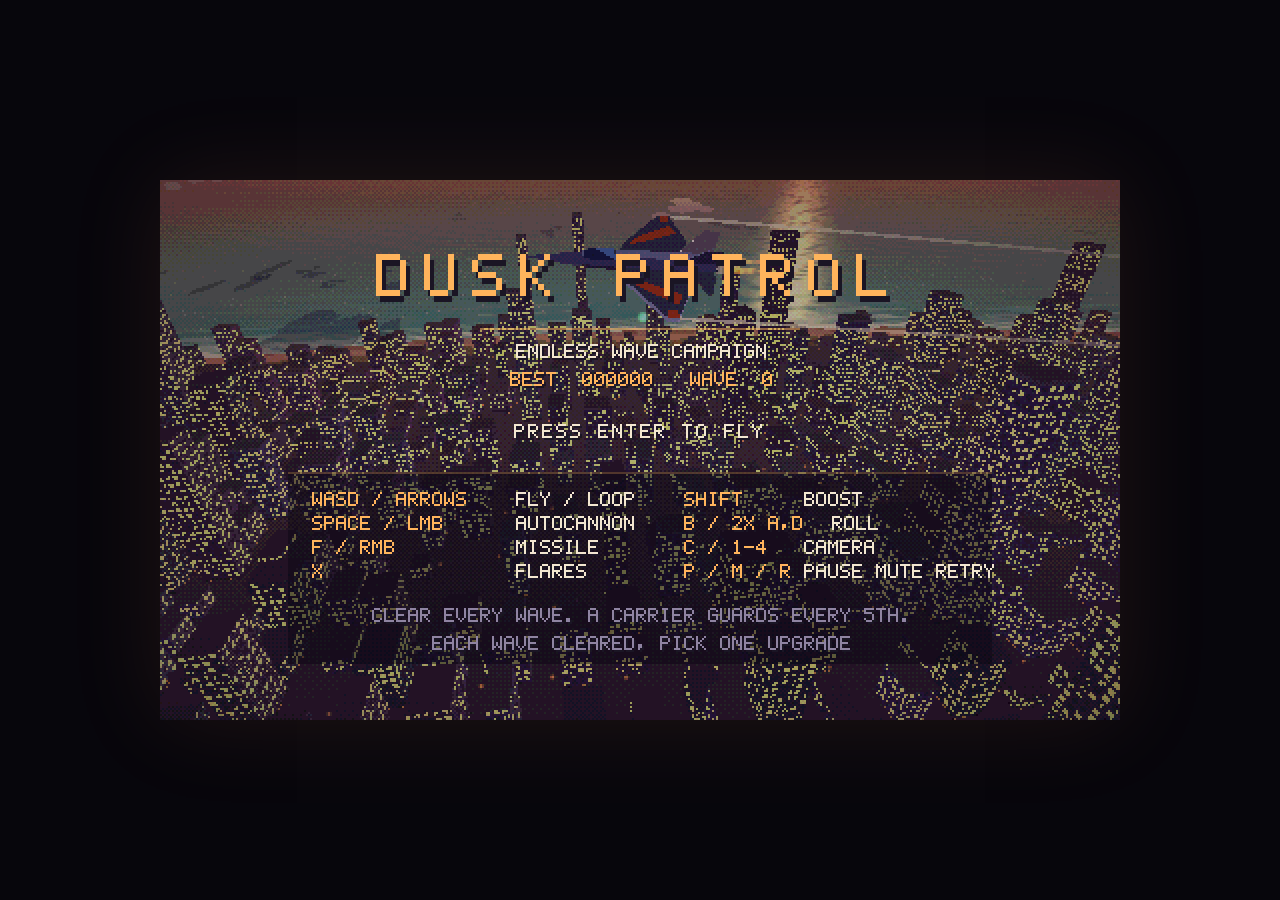
==== commit 2843d3d3: "Upgrade flight handling, contrails, pixel cockpit, overhead view, and world visuals" ====
--- a/game/index.html
+++ b/game/index.html
@@ -559,9 +559,24 @@
   float spec = pow(max(dot(n,H),0.0), 110.0);
   col += vec3(1.0,0.74,0.46) * spec * 1.35;
 
-  float foamBand = 1.0 - smoothstep(0.4, 7.0, depth);
+  // Pixel-crisp animated ocean wave glints / sparkles (inspired by retro 3D flight art).
+  vec2 wcell = floor(vW.xz * 0.115 + vec2(t * 0.18, -t * 0.08));
+  vec2 wfrac = fract(vW.xz * 0.115 + vec2(t * 0.18, -t * 0.08));
+  float wh = fract(sin(dot(wcell, vec2(127.1, 311.7))) * 43758.5453);
+  float twinkle = 0.5 + 0.5 * sin(t * 2.6 + wh * 42.0);
+  float glint = step(0.84, wh) * step(0.45, twinkle)
+              * step(0.28, wfrac.x) * step(wfrac.x, 0.72)
+              * step(0.38, wfrac.y) * step(wfrac.y, 0.62);
+  float distFade = 1.0 - smoothstep(420.0, 2200.0, length(vW - uCam));
+  col = mix(col, vec3(0.95, 0.90, 0.84), glint * 0.58 * distFade);
+
+  // Dual-band animated coastal surf foam.
+  float foamInner = 1.0 - smoothstep(0.3, 5.5, depth);
+  float foamWave = sin(depth * 1.15 - t * 2.4 + q.x * 1.5) * 0.5 + 0.5;
+  float foamOuter = (1.0 - smoothstep(2.0, 14.0, depth)) * smoothstep(0.62, 0.90, foamWave);
   float fnoise = 0.5+0.5*sin(q.x*4.0+q.y*3.0+t*1.3);
-  col = mix(col, vec3(0.86,0.92,0.86), foamBand*(0.22+fnoise*0.55));
+  float foam = clamp(foamInner * (0.35 + fnoise * 0.58) + foamOuter * 0.42, 0.0, 0.92);
+  col = mix(col, vec3(0.92,0.95,0.90), foam);
 
   float fog = 1.0-exp(-length(vW-uCam)*0.00027);
   col = mix(col, uFogColor, fog);
@@ -587,16 +602,23 @@
 in vec3 vW, vN, vC;
 out vec4 outColor;
 uniform vec3 uSun, uSunColor, uAmbient, uFogColor, uCam;
-uniform float uFogDensity, uSpec;
+uniform float uFogDensity, uSpec, uContour;
 void main(){
   vec3 N = normalize(vN), V = normalize(uCam-vW);
   float ndl = max(dot(N,uSun),0.0);
   float wrap = max((dot(N,uSun)+0.25)/1.25, 0.0);
-  vec3 col = vC*(uAmbient + uSunColor*(0.55*ndl + 0.45*wrap));
+  vec3 base = vC;
+  if (uContour > 0.5 && vW.y > 4.0) {
+    // Stylized retro elevation contour lines on hills and ridges.
+    float band = fract(vW.y / 18.0);
+    float line = 1.0 - smoothstep(0.0, 0.10, band);
+    base *= 1.0 - line * 0.16;
+  }
+  vec3 col = base*(uAmbient + uSunColor*(0.55*ndl + 0.45*wrap));
   vec3 H = normalize(uSun+V);
   col += uSunColor * pow(max(dot(N,H),0.0), 36.0) * uSpec;
   float rim = pow(1.0-max(dot(N,V),0.0), 3.0);
-  col += uSunColor * rim * 0.05;
+  col += uSunColor * rim * 0.07;
   float fog = 1.0-exp(-length(vW-uCam)*uFogDensity);
   col = mix(col, uFogColor, fog);
   outColor = vec4(col,1.0);
@@ -759,10 +781,49 @@
 out vec4 outColor;
 uniform float uIntensity, uTime;
 void main(){
-  float flick = 0.72 + 0.28*sin(vT*38.0 - uTime*44.0);
-  float a = pow(1.0-vT, 1.5)*flick*uIntensity;
-  vec3 col = mix(vec3(1.0,0.96,0.82), vec3(1.0,0.30,0.04), pow(vT,0.7));
+  float flick = 0.78 + 0.22*sin(vT*42.0 - uTime*56.0);
+  float shock = 0.85 + 0.15*sin(vT*24.0 - uTime*32.0);
+  float a = pow(1.0-vT, 1.25)*flick*uIntensity;
+  vec3 hot = vec3(1.0, 0.98, 0.86);
+  vec3 mid = vec3(1.0, 0.62, 0.14);
+  vec3 tail = vec3(0.98, 0.22, 0.04);
+  vec3 col = vT < 0.35 ? mix(hot, mid, vT/0.35) : mix(mid, tail, (vT-0.35)/0.65);
+  col *= shock;
   outColor = vec4(col, a);
+}`;
+
+// Wingtip contrail ribbons: crisp curving vapor trails.
+const TRAIL_VS = `#version 300 es
+layout(location=0) in vec3 aPos;
+layout(location=1) in vec4 aCol;
+uniform mat4 uVP;
+out vec4 vCol;
+void main(){ vCol = aCol; gl_Position = uVP * vec4(aPos, 1.0); }`;
+
+const TRAIL_FS = `#version 300 es
+precision highp float;
+in vec4 vCol;
+out vec4 outColor;
+void main(){ outColor = vCol; }`;
+
+// Ground/water projected shadows for clouds and aircraft silhouettes.
+const SHADOW_VS = `#version 300 es
+layout(location=0) in vec3 aPos;
+layout(location=1) in vec2 aUV;
+uniform mat4 uVP, uModel;
+out vec2 vUV;
+void main(){ vUV = aUV; gl_Position = uVP * uModel * vec4(aPos, 1.0); }`;
+
+const SHADOW_FS = `#version 300 es
+precision highp float;
+in vec2 vUV;
+out vec4 outColor;
+uniform sampler2D uTex;
+uniform float uAlpha, uUseTex;
+void main(){
+  float m = uUseTex > 0.5 ? texture(uTex, vUV).a : 1.0;
+  if (m < 0.45) discard;
+  outColor = vec4(0.03, 0.05, 0.14, uAlpha * m);
 }`;
 
 const POST_FS = `#version 300 es
@@ -814,6 +875,8 @@
 const burnProg = makeProg(BURN_VS, BURN_FS, 'burn');
 const postProg = makeProg(FS_VS, POST_FS, 'post');
 const tracerProg = makeProg(TRACER_VS, TRACER_FS, 'tracer');
+const trailProg = makeProg(TRAIL_VS, TRAIL_FS, 'trail');
+const shadowProg = makeProg(SHADOW_VS, SHADOW_FS, 'shadow');
 const SUN_DIR = vnorm([-0.86, 0.17, -0.40]);
 const FOG_COL = [0.80, 0.52, 0.44];
 const FOG_DENS = 0.00026;
@@ -917,7 +980,7 @@
     const nx = x / S, ny = y / S;
     let f = 0;
     for (const b of blobs) {
-      const dx = (nx - b[0]) * 1.45, dy = (ny - b[1]) * 2.5;
+      const dx = (nx - b[0]) * 1.40, dy = (ny - b[1]) * 2.05;
       f = Math.max(f, 1 - Math.sqrt(dx * dx + dy * dy) / b[2]);
     }
     f += (fbm(nx * 6 + seed, ny * 6) - 0.5) * 0.4;
@@ -996,10 +1059,10 @@
 gl.bindVertexArray(null);
 
 /* ---------- jet ---------- */
-const JET_LIGHT = rgb('#c3cee2'), JET_MID = rgb('#8e9ab6'), JET_DARK = rgb('#5b647d');
-const JET_WING = rgb('#b0bcd4'), JET_WING_BOT = rgb('#606a82'), JET_EDGE = rgb('#dce4f0');
-const JET_FIN = rgb('#525b73'), JET_CANOPY = rgb('#263b5c'), JET_CANOPY_HI = rgb('#6d9cbb');
-const JET_ORANGE = rgb('#e57b45');
+const JET_LIGHT = rgb('#aebad4'), JET_MID = rgb('#5b6884'), JET_DARK = rgb('#2b3246');
+const JET_WING = rgb('#3f4a64'), JET_WING_BOT = rgb('#252c3e'), JET_EDGE = rgb('#d6e0f2');
+const JET_FIN = rgb('#2f374d'), JET_CANOPY = rgb('#1b3254'), JET_CANOPY_HI = rgb('#79c2e8');
+const JET_ORANGE = rgb('#ff5b2e'), JET_GOLD = rgb('#ff9b42');
 
 const jet = new MeshBuilder();
 function ringPts(z, rx, ry, y0) {
@@ -1060,9 +1123,20 @@
     );
   }
   jet.quad(
-    [sign * 4.35, 0.075, 1.55], [sign * 4.35, 0.075, 2.1],
-    [sign * 4.95, 0.075, 2.15], [sign * 4.95, 0.075, 1.5],
+    [sign * 4.25, 0.08, 1.50], [sign * 4.25, 0.08, 2.15],
+    [sign * 4.95, 0.08, 2.15], [sign * 4.95, 0.08, 1.48],
     JET_ORANGE, [0, 1, 0]
+  );
+  // Bold squadron wing stripe so banking flashes vividly from Chase & Overhead views.
+  jet.quad(
+    [sign * 1.55, 0.08, -0.75], [sign * 2.35, 0.08, -0.25],
+    [sign * 3.85, 0.08, 2.18], [sign * 2.95, 0.08, 2.52],
+    JET_ORANGE, [0, 1, 0]
+  );
+  jet.quad(
+    [sign * 1.55, -0.24, -0.75], [sign * 2.95, -0.24, 2.52],
+    [sign * 3.85, -0.24, 2.18], [sign * 2.35, -0.24, -0.25],
+    JET_GOLD, [0, -1, 0]
   );
 }
 buildWing(1); buildWing(-1);
@@ -1078,6 +1152,12 @@
     );
   }
   jet.quad(p0, p1, [p2[0] - sign * 0.04, 1.75, 4.95], [p3[0] - sign * 0.04, 1.75, 3.95], JET_EDGE, [sign, 0.3, 0]);
+  // Tail fin tip accent.
+  jet.quad(
+    [0.86 * sign, 1.48, 3.82], [0.86 * sign, 1.48, 4.90],
+    [0.98 * sign, 1.75, 4.95], [0.98 * sign, 1.75, 3.95],
+    JET_ORANGE, [sign, 0.25, 0]
+  );
 }
 buildFin(1); buildFin(-1);
 
@@ -1143,15 +1223,19 @@
 const droneMesh = drone.build();
 
 /* ---------- afterburner cones ---------- */
-// Two cones behind the nozzles; each vertex is x, y, z (0 = nozzle, 1 = tip), t.
+// Two dual-layer cones behind the nozzles (outer flame + inner white-hot core).
 const burnData = [];
 for (const cx of [0.44, -0.44]) {
-  const cy = 0.02, r = 0.27, segs = 9;
-  for (let i = 0; i < segs; i++) {
-    const a0 = i / segs * TAU, a1 = (i + 1) / segs * TAU;
-    burnData.push(cx + Math.cos(a0) * r, cy + Math.sin(a0) * r, 0, 0,
-      cx + Math.cos(a1) * r, cy + Math.sin(a1) * r, 0, 0,
-      cx, cy, 1, 1);
+  const cy = 0.02, segs = 10;
+  for (const [r, len] of [[0.34, 1.0], [0.18, 0.58]]) {
+    for (let i = 0; i < segs; i++) {
+      const a0 = i / segs * TAU, a1 = (i + 1) / segs * TAU;
+      burnData.push(
+        cx + Math.cos(a0) * r, cy + Math.sin(a0) * r, 0, 0,
+        cx + Math.cos(a1) * r, cy + Math.sin(a1) * r, 0, 0,
+        cx, cy, len, 1
+      );
+    }
   }
 }
 const burnCount = burnData.length / 4;
@@ -1160,6 +1244,36 @@
 gl.bindBuffer(gl.ARRAY_BUFFER, buf(new Float32Array(burnData)));
 attr(0, 3, 16, 0);
 attr(1, 1, 16, 12);
+gl.bindVertexArray(null);
+
+/* ---------- ground/water shadow geometry ---------- */
+const cloudShadowVao = gl.createVertexArray();
+gl.bindVertexArray(cloudShadowVao);
+gl.bindBuffer(gl.ARRAY_BUFFER, buf(new Float32Array([
+  -1, 0, -1, 0, 0,  1, 0, -1, 1, 0,  1, 0, 1, 1, 1,
+  -1, 0, -1, 0, 0,  1, 0, 1, 1, 1,  -1, 0, 1, 0, 1
+])));
+attr(0, 3, 20, 0);
+attr(1, 2, 20, 12);
+gl.bindVertexArray(null);
+
+// Flat fighter silhouette in XZ plane for projected jet shadow.
+const jetShadowData = new Float32Array([
+  // Fuselage dart
+  0, 0, -7.4, 0, 0,  -0.95, 0, 4.9, 0, 0,  0.95, 0, 4.9, 0, 0,
+  // Left wing
+  -0.5, 0, -1.5, 0, 0,  -4.95, 0, 1.6, 0, 0,  -0.5, 0, 3.1, 0, 0,
+  // Right wing
+  0.5, 0, -1.5, 0, 0,  0.5, 0, 3.1, 0, 0,  4.95, 0, 1.6, 0, 0,
+  // Tail stabilizers
+  0, 0, 3.0, 0, 0,  -2.8, 0, 4.6, 0, 0,  2.8, 0, 4.6, 0, 0
+]);
+const jetShadowCount = jetShadowData.length / 5;
+const jetShadowVao = gl.createVertexArray();
+gl.bindVertexArray(jetShadowVao);
+gl.bindBuffer(gl.ARRAY_BUFFER, buf(jetShadowData));
+attr(0, 3, 20, 0);
+attr(1, 2, 20, 12);
 gl.bindVertexArray(null);
 
 /* ---------- puff textures ---------- */
@@ -1198,6 +1312,10 @@
 }
 const smokeBatch = makeParticleVAO(240);
 const glowBatch = makeParticleVAO(260);
+// Wingtip contrail ribbons: up to 160 quads of 6 verts x (pos3 + rgba4).
+const TRAIL_QUAD_MAX = 160;
+const { vao: trailVao, vbo: trailVbo, data: trailData } =
+  makeDynamic(TRAIL_QUAD_MAX * 42, [[0, 3], [1, 4]]);
 </script>
 <script>
 /* DUSK PATROL — meshes2.js
@@ -1929,7 +2047,7 @@
 /* ---------- muzzle helpers ---------- */
 const _wMat = m4();
 function muzzlePoint(side) {
-  planeMatrix(_wMat, plane.pos, plane.yaw, plane.pitch, plane.roll + plane.barrel);
+  planeMatrix(_wMat, plane.pos, plane.yaw, plane.pitch, planeVisualRoll());
   const right = [_wMat[0], _wMat[1], _wMat[2]];
   const up = [_wMat[4], _wMat[5], _wMat[6]];
   const fwd = flightForward();
@@ -2089,13 +2207,21 @@
 }
 
 /* ---------- barrel roll dodge ---------- */
-function startBarrel() {
+let lastBarrelDir = 1;
+function startBarrel(dir) {
   if (game.state !== 'play' || !plane.alive) return;
   if (weapons.rollCd > 0 || plane.barrelT > 0) { audio.beep(180); return; }
-  plane.barrelT = 0.72;
+  if (!dir) {
+    if (Math.abs(plane.inRoll) > 0.12) dir = plane.inRoll > 0 ? 1 : -1;
+    else { dir = lastBarrelDir; lastBarrelDir = -lastBarrelDir; }
+  }
+  plane.barrelDir = dir;
+  plane.barrelDur = 0.48;
+  plane.barrelT = plane.barrelDur;
   weapons.rollCd = game.mods.rollCd;
-  plane.evade = Math.max(plane.evade || 0, 0.55);
-  audio.beep(880);
+  plane.evade = Math.max(plane.evade || 0, 0.58);
+  game.shake = Math.max(game.shake, 0.14);
+  audio.roll();
 }
 
 function updateWeapons(dt) {
@@ -2149,6 +2275,7 @@
    ============================================================ */
 const keys = Object.create(null);
 let mouseDX = 0, mouseDY = 0;
+let lastTapKey = '', lastTapT = 0;
 window.addEventListener('keydown', e => {
   const k = e.code;
   if (k === 'ArrowUp' || k === 'ArrowDown' || k === 'ArrowLeft' || k === 'ArrowRight' || k === 'Space') e.preventDefault();
@@ -2162,6 +2289,17 @@
       keys[k] = true;
       return;
     }
+    if (game.state === 'play' && (k === 'KeyA' || k === 'ArrowLeft' || k === 'KeyD' || k === 'ArrowRight')) {
+      const side = (k === 'KeyA' || k === 'ArrowLeft') ? 'L' : 'R';
+      const now = performance.now();
+      if (lastTapKey === side && now - lastTapT < 240) {
+        startBarrel(side === 'L' ? 1 : -1);
+        lastTapKey = '';
+      } else {
+        lastTapKey = side;
+        lastTapT = now;
+      }
+    }
     if (k === 'Enter') onEnter();
     else if (k === 'KeyF') fireMissile();
     else if (k === 'KeyX') fireFlares();
@@ -2169,6 +2307,7 @@
     else if (k === 'Digit1') setCamera(0);
     else if (k === 'Digit2') setCamera(1);
     else if (k === 'Digit3') setCamera(2);
+    else if (k === 'Digit4') setCamera(3);
     else if (k === 'KeyB') startBarrel();
     else if (k === 'KeyM') audio.toggle();
     else if (k === 'KeyP' || k === 'Escape') togglePause();
@@ -2431,6 +2570,19 @@
   },
   flare() {
     this.burst(0.7, 1800, 0.7, 0.20, 300, 'highpass');
+  },
+  roll() {
+    this.burst(0.38, 1650, 1.3, 0.14, 340, 'bandpass');
+    if (!this.ctx) return;
+    const ctx = this.ctx, t = ctx.currentTime;
+    const o = ctx.createOscillator(), g = ctx.createGain();
+    o.type = 'triangle';
+    o.frequency.setValueAtTime(520, t);
+    o.frequency.exponentialRampToValueAtTime(980, t + 0.12);
+    o.frequency.exponentialRampToValueAtTime(640, t + 0.28);
+    g.gain.setValueAtTime(0.05, t);
+    g.gain.exponentialRampToValueAtTime(0.001, t + 0.30);
+    o.connect(g); g.connect(this.master); o.start(t); o.stop(t + 0.32);
   },
   overheat() {
     if (!this.ctx) return;
@@ -2514,15 +2666,61 @@
 
 const START = [coastX(1060) - 160, 205, 1060];
 const plane = {
-  pos: START.slice(), yaw: 0, pitch: 0, roll: 0, barrel: 0, barrelT: 0,
+  pos: START.slice(), yaw: 0, pitch: 0, roll: 0, rollPunch: 0,
+  barrel: 0, barrelT: 0, barrelDur: 0.48, barrelDir: 1,
   speed: 175, boost: 0, alive: true, respawn: 0, throttle: 0.62, agl: 200, edge: 0,
-  inPitch: 0, inYaw: 0, inRoll: 0, evade: 0, vel: [0, 0, 0], invuln: 0
+  inPitch: 0, inYaw: 0, inRoll: 0, bankVel: 0, gLoad: 0,
+  evade: 0, vel: [0, 0, 0], invuln: 0
 };
-const cam = { pos: [0, 0, 0], look: [0, 0, 1], up: [0, 1, 0], snap: true };
+const cam = {
+  pos: [0, 0, 0], look: [0, 0, 1], up: [0, 1, 0], fov: 62,
+  snap: true, transT: 0, sway: 0, cockpitX: 0, cockpitY: 0
+};
 const camMat = m4(), viewM = m4(), projM = m4(), vpM = m4();
 
 const missiles = [], smokeP = [], glowP = [], pops = [], tracers = [];
+const TRAIL_MAX = 72;
+const wingTrails = [[], []];
+let trailSampleT = 0;
 const BOUNDARY = 6200, BOUNDARY_WARN = 5400;
+
+function planeVisualRoll() { return plane.roll + plane.rollPunch + plane.barrel; }
+function clearTrails() { wingTrails[0].length = 0; wingTrails[1].length = 0; trailSampleT = 0; }
+function updateTrails(dt) {
+  for (let s = 0; s < 2; s++) {
+    const tr = wingTrails[s];
+    for (let i = tr.length - 1; i >= 0; i--) {
+      tr[i].age += dt;
+      if (tr[i].age > 1.35) tr.splice(i, 1);
+    }
+  }
+  if (!plane.alive) return;
+  trailSampleT -= dt;
+  if (trailSampleT > 0) return;
+  trailSampleT = 0.016;
+  planeMatrix(camMat, plane.pos, plane.yaw, plane.pitch, planeVisualRoll());
+  const rx = camMat[0], ry = camMat[1], rz = camMat[2];
+  const ux = camMat[4], uy = camMat[5], uz = camMat[6];
+  const fx = -camMat[8], fy = -camMat[9], fz = -camMat[10];
+  const gFactor = clamp(Math.abs(plane.inRoll) * 0.95 + Math.abs(plane.bankVel) * 0.25 + Math.abs(plane.inPitch) * 0.65 + (plane.barrelT > 0 ? 1.0 : 0) + plane.boost * 0.75, 0, 1.2);
+  const w = 0.08 + Math.min(1, gFactor) * 0.07;
+  const alpha = 0.42 + Math.min(1, gFactor) * 0.48;
+  for (let s = 0; s < 2; s++) {
+    const sign = s === 0 ? 1 : -1;
+    const tr = wingTrails[s];
+    tr.push({
+      p: [
+        plane.pos[0] + rx * (4.92 * sign) - fx * 2.05,
+        plane.pos[1] + ry * (4.92 * sign) - fy * 2.05,
+        plane.pos[2] + rz * (4.92 * sign) - fz * 2.05
+      ],
+      u: [ux, uy, uz],
+      r: [rx, ry, rz],
+      w, a: alpha, age: 0
+    });
+    if (tr.length > TRAIL_MAX) tr.shift();
+  }
+}
 
 function flightForward() {
   const cp = Math.cos(plane.pitch);
@@ -2652,13 +2850,15 @@
 
 function respawnPlane() {
   plane.pos = START.slice();
-  plane.yaw = 0; plane.pitch = 0; plane.roll = 0;
-  plane.barrel = 0; plane.barrelT = 0;
+  plane.yaw = 0; plane.pitch = 0; plane.roll = 0; plane.rollPunch = 0;
+  plane.barrel = 0; plane.barrelT = 0; plane.barrelDir = 1;
+  plane.inPitch = 0; plane.inYaw = 0; plane.inRoll = 0; plane.bankVel = 0; plane.gLoad = 0;
   plane.speed = 175; plane.boost = 0; plane.alive = true;
   plane.invuln = 1.6; plane.evade = 0; plane.vel = [0, 0, 0];
   game.shield = game.mods.shieldMax;
   game.shieldT = 0;
-  cam.snap = true;
+  clearTrails();
+  cam.snap = true; cam.transT = 0; cam.sway = 0;
 }
 
 /* ---------- plane ---------- */
@@ -2675,33 +2875,48 @@
   if (plane.invuln > 0) plane.invuln -= dt;
 
   let pIn = ((keys.KeyW || keys.ArrowUp) ? 1 : 0) - ((keys.KeyS || keys.ArrowDown) ? 1 : 0) + touch.pitch;
-  let yIn = (keys.ArrowLeft ? 1 : 0) - (keys.ArrowRight ? 1 : 0);
-  let rIn = (keys.KeyA ? 1 : 0) - (keys.KeyD ? 1 : 0) + touch.roll;
-  pIn += clamp(-mouseDY * 0.035, -1, 1);
-  yIn += clamp(-mouseDX * 0.03, -1, 1);
-  mouseDX *= 0.86; mouseDY *= 0.86;
-
-  const k = 1 - Math.exp(-dt * 9);
-  plane.inPitch = lerp(plane.inPitch, clamp(pIn, -1, 1), k);
-  plane.inYaw = lerp(plane.inYaw, clamp(yIn, -1, 1), k);
-  plane.inRoll = lerp(plane.inRoll, clamp(rIn, -1, 1), k);
+  let steerIn = ((keys.KeyA || keys.ArrowLeft) ? 1 : 0) - ((keys.KeyD || keys.ArrowRight) ? 1 : 0) + touch.roll;
+  pIn += clamp(-mouseDY * 0.038, -1, 1);
+  steerIn += clamp(-mouseDX * 0.045, -1, 1);
+  mouseDX *= 0.84; mouseDY *= 0.84;
+  pIn = clamp(pIn, -1, 1);
+  steerIn = clamp(steerIn, -1, 1);
+
+  // Instant snap-reversal: counter-banking whips across much faster than holding one side.
+  const reversing = steerIn !== 0 && steerIn * plane.inRoll < -0.05;
+  const kPitch = 1 - Math.exp(-dt * 14);
+  const kSteer = 1 - Math.exp(-dt * (reversing ? 26 : 16));
+  plane.inPitch = lerp(plane.inPitch, pIn, kPitch);
+  plane.inRoll = lerp(plane.inRoll, steerIn, kSteer);
+  plane.inYaw = plane.inRoll;
 
   const turn = game.mods.turnMult;
-  plane.pitch = wrapAngle(plane.pitch + plane.inPitch * 1.5 * turn * dt);
-  plane.roll = wrapAngle(plane.roll + plane.inRoll * 3.0 * turn * dt);
-  if (Math.abs(rIn) < 0.02 && Math.abs(plane.inRoll) < 0.06) {
-    plane.roll = wrapAngle(plane.roll + Math.atan2(Math.sin(-plane.roll), Math.cos(-plane.roll)) * (1 - Math.exp(-dt * 1.05)));
-  }
-  const yawRate = plane.inYaw * 0.8 + Math.sin(plane.roll) * 1.12;
-  plane.yaw += yawRate * dt;
+  plane.pitch = wrapAngle(plane.pitch + plane.inPitch * 1.72 * turn * dt);
+
+  // High-G banked carving: quick lean into ~68 deg bank, crisp snap-level when released.
+  const prevRoll = plane.roll;
+  const maxBank = 1.18;
+  const targetRoll = plane.inRoll * maxBank;
+  const rollRate = Math.abs(steerIn) > 0.04 ? (reversing ? 19.5 : 13.5) : 7.6;
+  plane.roll = lerp(plane.roll, targetRoll, 1 - Math.exp(-dt * rollRate * Math.min(1.4, turn)));
+  plane.bankVel = (plane.roll - prevRoll) / Math.max(dt, 0.001);
+
+  // Elastic visual wing-snap overshoot makes left/right transitions feel razor-sharp.
+  const targetPunch = clamp(plane.bankVel * 0.032, -0.22, 0.22);
+  plane.rollPunch = lerp(plane.rollPunch, targetPunch, 1 - Math.exp(-dt * 16));
+
+  // Immediate coordinated yaw: direct authority on frame 1 + banked lift carve.
+  const yawRate = (plane.inRoll * 1.02 + Math.sin(plane.roll) * 1.48) * turn;
+  plane.yaw = wrapAngle(plane.yaw + yawRate * dt);
+  plane.gLoad = clamp(Math.abs(yawRate) * 0.55 + Math.abs(plane.inPitch) * 0.65, 0, 1.5);
 
   const boostKey = keys.ShiftLeft || keys.ShiftRight || touch.boost;
-  plane.boost = lerp(plane.boost, boostKey ? 1 : 0, 1 - Math.exp(-dt * 3.2));
+  plane.boost = lerp(plane.boost, boostKey ? 1 : 0, 1 - Math.exp(-dt * 6.2));
 
   const fwd = flightForward();
-  const target = (130 + plane.throttle * 85 + plane.boost * 145) * game.mods.speedMult;
-  plane.speed += (target - plane.speed) * dt * 0.7 - fwd[1] * 27 * dt;
-  plane.speed = clamp(plane.speed, 92, 395 * game.mods.speedMult);
+  const target = (138 + plane.throttle * 86 + plane.boost * 155) * game.mods.speedMult;
+  plane.speed += (target - plane.speed) * dt * 1.15 - fwd[1] * 26 * dt;
+  plane.speed = clamp(plane.speed, 95, 415 * game.mods.speedMult);
 
   plane.vel = vmul(fwd, plane.speed);
   plane.pos[0] += fwd[0] * plane.speed * dt;
@@ -2710,12 +2925,18 @@
 
   if (plane.barrelT > 0) {
     plane.barrelT -= dt;
-    const t = clamp(1 - plane.barrelT / 0.72, 0, 1);
-    plane.barrel = TAU * smoothstep(0, 1, t);
-    if (plane.barrelT <= 0) plane.barrel = 0;
-  }
-
-  if (plane.boost > 0.5) game.shake = Math.max(game.shake, 0.05);
+    const dur = plane.barrelDur || 0.48;
+    const t = clamp(1 - plane.barrelT / dur, 0, 1);
+    const eased = t < 0.5 ? 2 * t * t : 1 - Math.pow(-2 * t + 2, 2) / 2;
+    plane.barrel = plane.barrelDir * TAU * eased;
+    // Lateral evasive juke along horizontal wing axis during the barrel roll.
+    const juke = Math.sin(t * Math.PI) * 52 * dt * -plane.barrelDir;
+    plane.pos[0] += Math.cos(plane.yaw) * juke;
+    plane.pos[2] -= Math.sin(plane.yaw) * juke;
+    if (plane.barrelT <= 0) { plane.barrel = 0; plane.barrelT = 0; }
+  }
+
+  if (plane.boost > 0.5) game.shake = Math.max(game.shake, 0.045);
   const gh = Math.max(terrainHeight(plane.pos[0], plane.pos[2]), 0);
   plane.agl = plane.pos[1] - gh;
   plane.edge = Math.max(Math.abs(plane.pos[0]), Math.abs(plane.pos[2]));
@@ -2730,47 +2951,76 @@
 }
 
 function updateTitlePlane() {
-  const a = game.time * 0.075, R = 780;
+  const a = game.time * 0.095, R = 780;
   plane.pos[0] = -60 + Math.cos(a) * R;
   plane.pos[2] = Math.sin(a) * R;
-  plane.pos[1] = 235 + Math.sin(game.time * 0.5) * 10;
+  plane.pos[1] = 228 + Math.sin(game.time * 0.6) * 12;
   plane.yaw = Math.PI - a;
-  plane.pitch = 0; plane.roll = 0.30; plane.speed = 210; plane.boost = 0.12;
+  plane.pitch = Math.cos(game.time * 0.6) * 0.06;
+  plane.roll = 0.48; plane.rollPunch = 0; plane.inRoll = 0.42; plane.bankVel = 0;
+  plane.speed = 215; plane.boost = 0.28 + 0.14 * Math.sin(game.time * 1.4);
 }
 
 /* ---------- camera ---------- */
-const CHASE_TAU = { pos: 0.12, look: 0.07, up: 0.10 };
+const CHASE_TAU = { pos: 0.10, look: 0.055, up: 0.09 };
 function updateCamera(dt) {
-  planeMatrix(camMat, plane.pos, plane.yaw, plane.pitch, plane.roll + plane.barrel);
+  // Use base attitude (without barrel spin) for external cameras so barrel rolls spin dramatically in frame.
+  planeMatrix(camMat, plane.pos, plane.yaw, plane.pitch, plane.roll);
+  const right = [camMat[0], camMat[1], camMat[2]];
   const up = [camMat[4], camMat[5], camMat[6]];
   const fwd = [-camMat[8], -camMat[9], -camMat[10]];
 
   let eye = null, look = null, upv = [0, 1, 0], fov = 62, snap = false;
+  let posTau = CHASE_TAU.pos, lookTau = CHASE_TAU.look, upTau = CHASE_TAU.up;
 
   if (game.state === 'title') {
     const a = game.time * 0.17;
-    eye = [plane.pos[0] + Math.cos(a) * 36, plane.pos[1] + 6 + 4 * Math.sin(a * 0.7), plane.pos[2] + Math.sin(a) * 36];
-    // Aim a little below the jet so it sits above the menu panel.
-    look = vadd(plane.pos, [0, -16, 0]);
-    upv = [0, 1, 0]; fov = 55;
+    eye = [plane.pos[0] + Math.cos(a) * 34, plane.pos[1] + 6 + 4 * Math.sin(a * 0.7), plane.pos[2] + Math.sin(a) * 34];
+    look = vadd(plane.pos, [0, -14, 0]);
+    upv = [0, 1, 0]; fov = 56;
     snap = true;
   } else if (game.camMode === 1 && plane.alive) {
-    eye = vadd(vadd(plane.pos, vmul(fwd, 2.3)), vmul(up, 0.95));
-    look = vadd(eye, vmul(fwd, 120));
-    upv = up; fov = 69 + plane.boost * 8;
-    snap = true;
-  } else if (game.camMode === 2) {
-    game.camAngle += dt * 0.22;
-    eye = [plane.pos[0] + Math.cos(game.camAngle) * 30, plane.pos[1] + 9 + Math.sin(game.camAngle * 0.7) * 4, plane.pos[2] + Math.sin(game.camAngle) * 30];
+    // FPV Cockpit camera: follows full roll + barrel + G-force head bob.
+    planeMatrix(camMat, plane.pos, plane.yaw, plane.pitch, planeVisualRoll());
+    const fUp = [camMat[4], camMat[5], camMat[6]];
+    const fFwd = [-camMat[8], -camMat[9], -camMat[10]];
+    eye = vadd(vadd(plane.pos, vmul(fFwd, 2.3)), vmul(fUp, 0.96));
+    look = vadd(eye, vmul(fFwd, 120));
+    upv = fUp; fov = 70 + plane.boost * 9;
+    cam.cockpitX = lerp(cam.cockpitX, clamp(-plane.inRoll * 4.5 - plane.bankVel * 0.45, -7, 7), 1 - Math.exp(-dt * 12));
+    cam.cockpitY = lerp(cam.cockpitY, clamp(plane.inPitch * 3.5 + plane.boost * 2.2, -5, 6), 1 - Math.exp(-dt * 12));
+    if (cam.transT <= 0.02) snap = true;
+    else { posTau = 0.06; lookTau = 0.04; upTau = 0.06; }
+  } else if (game.camMode === 2 && plane.alive) {
+    // Overhead tactical view (inspired by classic pixel-art 3D flight top-down).
+    const hFwd = vnorm([-Math.sin(plane.yaw), 0, -Math.cos(plane.yaw)]);
+    const alt = 104 + plane.boost * 18;
+    eye = [plane.pos[0] - hFwd[0] * 24, plane.pos[1] + alt, plane.pos[2] - hFwd[2] * 24];
+    look = [plane.pos[0] + hFwd[0] * 32, plane.pos[1] - 6, plane.pos[2] + hFwd[2] * 32];
+    upv = hFwd;
+    fov = 52 + plane.boost * 5;
+    posTau = 0.13; lookTau = 0.09; upTau = 0.13;
+    if (game.state === 'play') {
+      eye = vadd(eye, vmul(plane.vel, posTau));
+      look = vadd(look, vmul(plane.vel, lookTau));
+    }
+  } else if (game.camMode === 3) {
+    game.camAngle += dt * 0.25;
+    eye = [plane.pos[0] + Math.cos(game.camAngle) * 29, plane.pos[1] + 9 + Math.sin(game.camAngle * 0.7) * 4, plane.pos[2] + Math.sin(game.camAngle) * 29];
     look = vadd(plane.pos, [0, 1, 0]);
     upv = [0, 1, 0]; fov = 58;
-    snap = true;
+    if (cam.transT <= 0.02) snap = true;
+    else { posTau = 0.10; lookTau = 0.07; upTau = 0.10; }
   } else {
-    const blend = vnorm(vlerp([0, 1, 0], up, 0.36));
-    const dist = 18 + plane.speed * 0.01;
-    eye = vadd(vadd(plane.pos, vmul(fwd, -dist)), vmul(blend, 5.8));
-    look = vadd(plane.pos, vadd(vmul(fwd, 70), vmul(up, 2.4)));
-    upv = blend; fov = 60 + plane.boost * 11;
+    // Dynamic banking Chase camera: lateral carve lag shows off wings, flames & contrails.
+    const targetSway = -plane.inRoll * 3.8 - clamp(plane.bankVel * 0.28, -2.4, 2.4);
+    cam.sway = lerp(cam.sway, targetSway, 1 - Math.exp(-dt * 8.5));
+    const barrelKick = plane.barrelT > 0 ? Math.sin(plane.barrel) * 0.07 : 0;
+    const blend = vnorm(vadd(vlerp([0, 1, 0], up, 0.28), vmul(right, barrelKick)));
+    const dist = 16.8 + plane.speed * 0.012 + plane.boost * 2.4;
+    eye = vadd(vadd(plane.pos, vmul(fwd, -dist)), vadd(vmul(blend, 5.2), vmul(right, cam.sway)));
+    look = vadd(plane.pos, vadd(vmul(fwd, 74), vadd(vmul(up, 2.1), vmul(right, cam.sway * 0.35))));
+    upv = blend; fov = 62 + plane.boost * 12 + Math.abs(plane.inRoll) * 3.2;
     if (game.state === 'results' || game.state === 'upgrade') {
       game.camAngle += dt * 0.22;
       eye = [plane.pos[0] + Math.cos(game.camAngle) * 31, plane.pos[1] + 8, plane.pos[2] + Math.sin(game.camAngle) * 31];
@@ -2778,19 +3028,27 @@
       snap = true;
     } else if (game.state === 'play' && plane.alive) {
       const vel = plane.vel;
-      eye = vadd(eye, vmul(vel, CHASE_TAU.pos));
-      look = vadd(look, vmul(vel, CHASE_TAU.look));
+      eye = vadd(eye, vmul(vel, posTau));
+      look = vadd(look, vmul(vel, lookTau));
     } else {
       snap = true;
     }
   }
 
+  if (cam.transT > 0) {
+    cam.transT = Math.max(0, cam.transT - dt);
+    posTau = Math.max(posTau, 0.11);
+    lookTau = Math.max(lookTau, 0.08);
+    upTau = Math.max(upTau, 0.10);
+  }
+
   if (snap || cam.snap) {
-    cam.pos = eye.slice(); cam.look = look.slice(); cam.up = upv.slice(); cam.snap = false;
+    cam.pos = eye.slice(); cam.look = look.slice(); cam.up = upv.slice(); cam.fov = fov; cam.snap = false;
   } else {
-    cam.pos = vlerp(cam.pos, eye, 1 - Math.exp(-dt / CHASE_TAU.pos));
-    cam.look = vlerp(cam.look, look, 1 - Math.exp(-dt / CHASE_TAU.look));
-    cam.up = vnorm(vlerp(cam.up, upv, 1 - Math.exp(-dt / CHASE_TAU.up)));
+    cam.pos = vlerp(cam.pos, eye, 1 - Math.exp(-dt / posTau));
+    cam.look = vlerp(cam.look, look, 1 - Math.exp(-dt / lookTau));
+    cam.up = vnorm(vlerp(cam.up, upv, 1 - Math.exp(-dt / upTau)));
+    cam.fov = lerp(cam.fov, fov, 1 - Math.exp(-dt * 9));
   }
   if (game.camMode !== 1) {
     const gh = terrainHeight(cam.pos[0], cam.pos[2]);
@@ -2803,7 +3061,7 @@
   }
   m4look(viewM, [cam.pos[0] + sx, cam.pos[1] + sy, cam.pos[2] + sz],
     [cam.look[0] + sx * 1.5, cam.look[1] + sy * 1.5, cam.look[2] + sz * 1.5], cam.up);
-  m4persp(projM, fov * DEG, W / H, 1, 9000);
+  m4persp(projM, cam.fov * DEG, W / H, 1, 9000);
   m4mul(vpM, projM, viewM);
 }
 
@@ -2851,10 +3109,10 @@
 function setCamera(mode) {
   if (game.state !== 'play' || game.camMode === mode) return;
   game.camMode = mode;
-  cam.snap = true;
+  cam.transT = 0.42;
   audio.beep(840);
 }
-function cycleCamera() { setCamera((game.camMode + 1) % 3); }
+function cycleCamera() { setCamera((game.camMode + 1) % 4); }
 
 /* ---------- master update ---------- */
 function update(dt) {
@@ -2865,9 +3123,11 @@
 
   if (game.state === 'title') {
     updateTitlePlane();
+    updateTrails(dt);
     updateParticles(dt);
   } else if (game.state === 'play') {
     updatePlane(dt);
+    updateTrails(dt);
     if (game.state !== 'play') { updateCamera(dt); return; }
     updateWeapons(dt);
     updateEnemies(dt);
@@ -2918,7 +3178,8 @@
 }
 
 const SOLID_SUN = [1.0, 0.78, 0.50], SOLID_AMB = [0.44, 0.42, 0.64];
-const JET_SUN = [1.0, 0.80, 0.55], JET_AMB = [0.58, 0.56, 0.74];
+const JET_SUN = [1.0, 0.84, 0.60], JET_AMB = [0.60, 0.58, 0.76];
+const shadowM = m4();
 function beginSolid() {
   gl.useProgram(solidProg);
   gl.uniformMatrix4fv(U(solidProg, 'uVP'), false, vpM);
@@ -2929,10 +3190,12 @@
   gl.uniform1f(U(solidProg, 'uFogDensity'), FOG_DENS);
   gl.uniform3fv(U(solidProg, 'uCam'), cam.pos);
   gl.uniform1f(U(solidProg, 'uSpec'), 0.0);
+  gl.uniform1f(U(solidProg, 'uContour'), 0.0);
 }
 
 function drawTerrain() {
   beginSolid();
+  gl.uniform1f(U(solidProg, 'uContour'), 1.0);
   gl.uniformMatrix4fv(U(solidProg, 'uModel'), false, IDENT);
   updateFrustum(vpM);
   game.visibleChunks = 0;
@@ -2973,14 +3236,73 @@
   gl.drawArraysInstanced(gl.TRIANGLES, 0, 36, buildings.length);
 }
 
+function drawShadows() {
+  gl.useProgram(shadowProg);
+  gl.uniformMatrix4fv(U(shadowProg, 'uVP'), false, vpM);
+  gl.uniform1i(U(shadowProg, 'uTex'), 0);
+  gl.enable(gl.BLEND);
+  gl.blendFunc(gl.SRC_ALPHA, gl.ONE_MINUS_SRC_ALPHA);
+  gl.depthMask(false);
+
+  // Projected cloud shadows on sea / coastal plains.
+  gl.activeTexture(gl.TEXTURE0);
+  gl.bindVertexArray(cloudShadowVao);
+  gl.uniform1f(U(shadowProg, 'uUseTex'), 1.0);
+  for (const c of cloudDefs) {
+    const cx = c.x + Math.sin(game.time * 0.01 + c.drift) * 25;
+    const off = Math.min(c.y * 0.65, 220);
+    const sx = cx - SUN_DIR[0] * off;
+    const sz = c.z - SUN_DIR[2] * off;
+    const gh = terrainHeight(sx, sz);
+    if (gh > 42) continue;
+    const sy = Math.max(gh, 0) + 0.55;
+    const rad = c.sx * 0.92;
+    if (!sphereInFrustum(sx, sy, sz, rad)) continue;
+    const dist = Math.hypot(sx - cam.pos[0], sy - cam.pos[1], sz - cam.pos[2]);
+    if (dist > 2800) continue;
+    const alpha = 0.28 * (1 - smoothstep(1400, 2800, dist));
+    if (alpha < 0.02) continue;
+    m4id(shadowM);
+    shadowM[0] = rad; shadowM[10] = c.sy * 1.45;
+    shadowM[12] = sx; shadowM[13] = sy; shadowM[14] = sz;
+    gl.uniformMatrix4fv(U(shadowProg, 'uModel'), false, shadowM);
+    gl.uniform1f(U(shadowProg, 'uAlpha'), alpha);
+    gl.bindTexture(gl.TEXTURE_2D, cloudTexes[c.tex]);
+    gl.drawArrays(gl.TRIANGLES, 0, 6);
+  }
+
+  // Player jet shadow projected cleanly onto the water or ground below.
+  if (plane.alive && plane.agl < 420) {
+    const shift = Math.min(plane.agl * 0.45, 95);
+    const jx = plane.pos[0] - SUN_DIR[0] * shift;
+    const jz = plane.pos[2] - SUN_DIR[2] * shift;
+    const jy = Math.max(terrainHeight(jx, jz), 0) + 0.78;
+    const sc = 1.05 + clamp(plane.agl / 300, 0, 0.85);
+    const bankScale = Math.max(0.28, Math.abs(Math.cos(planeVisualRoll())));
+    const alpha = clamp(0.46 * (1 - plane.agl / 420), 0.06, 0.46);
+    m4rotY(shadowM, plane.yaw);
+    shadowM[0] *= sc * bankScale; shadowM[2] *= sc * bankScale;
+    shadowM[8] *= sc; shadowM[10] *= sc;
+    shadowM[12] = jx; shadowM[13] = jy; shadowM[14] = jz;
+    gl.uniformMatrix4fv(U(shadowProg, 'uModel'), false, shadowM);
+    gl.uniform1f(U(shadowProg, 'uUseTex'), 0.0);
+    gl.uniform1f(U(shadowProg, 'uAlpha'), alpha);
+    gl.bindVertexArray(jetShadowVao);
+    gl.drawArrays(gl.TRIANGLES, 0, jetShadowCount);
+  }
+
+  gl.depthMask(true);
+  gl.disable(gl.BLEND);
+}
+
 function drawJet() {
-  const m = planeMatrix(jetM, plane.pos, plane.yaw, plane.pitch, plane.roll + plane.barrel);
+  const m = planeMatrix(jetM, plane.pos, plane.yaw, plane.pitch, planeVisualRoll());
   beginSolid();
   // Blink the hull while respawn invulnerability is running.
   const inv = plane.invuln > 0 && (Math.sin(game.time * 26) > 0);
   gl.uniform3fv(U(solidProg, 'uAmbient'), inv ? [0.75, 0.95, 1.0] : JET_AMB);
   gl.uniform3fv(U(solidProg, 'uSunColor'), JET_SUN);
-  gl.uniform1f(U(solidProg, 'uSpec'), 0.55);
+  gl.uniform1f(U(solidProg, 'uSpec'), 0.65);
   gl.uniformMatrix4fv(U(solidProg, 'uModel'), false, m);
   gl.bindVertexArray(jetMesh.vao);
   gl.drawArrays(gl.TRIANGLES, 0, jetMesh.count);
@@ -2988,15 +3310,70 @@
   gl.useProgram(burnProg);
   gl.uniformMatrix4fv(U(burnProg, 'uVP'), false, vpM);
   gl.uniformMatrix4fv(U(burnProg, 'uModel'), false, m);
-  gl.uniform1f(U(burnProg, 'uLen'), 2.6 + plane.boost * 7.5);
+  gl.uniform1f(U(burnProg, 'uLen'), 2.5 + plane.boost * 4.5 + plane.gLoad * 0.6);
   gl.uniform1f(U(burnProg, 'uZ0'), 4.9);
-  gl.uniform1f(U(burnProg, 'uIntensity'), 0.28 + plane.boost * 0.92);
+  gl.uniform1f(U(burnProg, 'uIntensity'), 0.56 + plane.boost * 0.85);
   gl.uniform1f(U(burnProg, 'uTime'), game.time);
   gl.enable(gl.BLEND);
   gl.blendFunc(gl.SRC_ALPHA, gl.ONE);
   gl.depthMask(false);
   gl.bindVertexArray(burnVao);
   gl.drawArrays(gl.TRIANGLES, 0, burnCount);
+  gl.depthMask(true);
+  gl.disable(gl.BLEND);
+}
+
+function drawTrails() {
+  let q = 0;
+  for (let s = 0; s < 2; s++) {
+    const tr = wingTrails[s];
+    if (tr.length < 2) continue;
+    for (let i = 0; i < tr.length - 1; i++) {
+      if (q >= TRAIL_QUAD_MAX) break;
+      const a = tr[i], b = tr[i + 1];
+      const ta = clamp(1 - a.age / 1.35, 0, 1);
+      const tb = clamp(1 - b.age / 1.35, 0, 1);
+      if (ta <= 0.01 && tb <= 0.01) continue;
+      // Camera-facing ribbon cross axis so trails stay crisp in Chase, Overhead & Cinema.
+      const tx = b.p[0] - a.p[0], ty = b.p[1] - a.p[1], tz = b.p[2] - a.p[2];
+      const vx = cam.pos[0] - a.p[0], vy = cam.pos[1] - a.p[1], vz = cam.pos[2] - a.p[2];
+      const distA = Math.hypot(vx, vy, vz);
+      const distB = Math.hypot(cam.pos[0] - b.p[0], cam.pos[1] - b.p[1], cam.pos[2] - b.p[2]);
+      const nearA = smoothstep(5.5, 13.0, distA);
+      const nearB = smoothstep(5.5, 13.0, distB);
+      if (nearA <= 0.01 && nearB <= 0.01) continue;
+      let sx = ty * vz - tz * vy, sy = tz * vx - tx * vz, sz = tx * vy - ty * vx;
+      const sl = Math.hypot(sx, sy, sz) || 1;
+      sx /= sl; sy /= sl; sz /= sl;
+      // Scale ribbon width gently when far (Overhead view) while keeping close chase trails razor-crisp.
+      const farScale = clamp(distA / 48, 0.75, 2.4);
+      const wa = a.w * farScale * (0.35 + 0.65 * ta), wb = b.w * farScale * (0.35 + 0.65 * tb);
+      const aa = a.a * ta * ta * nearA, ab = b.a * tb * tb * nearB;
+      const ax0 = a.p[0] - sx * wa, ay0 = a.p[1] - sy * wa, az0 = a.p[2] - sz * wa;
+      const ax1 = a.p[0] + sx * wa, ay1 = a.p[1] + sy * wa, az1 = a.p[2] + sz * wa;
+      const bx0 = b.p[0] - sx * wb, by0 = b.p[1] - sy * wb, bz0 = b.p[2] - sz * wb;
+      const bx1 = b.p[0] + sx * wb, by1 = b.p[1] + sy * wb, bz1 = b.p[2] + sz * wb;
+      let o = q * 42;
+      const putV = (x, y, z, al) => {
+        trailData[o] = x; trailData[o + 1] = y; trailData[o + 2] = z;
+        trailData[o + 3] = 1.0; trailData[o + 4] = 0.96; trailData[o + 5] = 0.90; trailData[o + 6] = al;
+        o += 7;
+      };
+      putV(ax0, ay0, az0, aa); putV(ax1, ay1, az1, aa); putV(bx1, by1, bz1, ab);
+      putV(ax0, ay0, az0, aa); putV(bx1, by1, bz1, ab); putV(bx0, by0, bz0, ab);
+      q++;
+    }
+  }
+  if (q <= 0) return;
+  gl.bindBuffer(gl.ARRAY_BUFFER, trailVbo);
+  gl.bufferSubData(gl.ARRAY_BUFFER, 0, trailData.subarray(0, q * 42));
+  gl.useProgram(trailProg);
+  gl.uniformMatrix4fv(U(trailProg, 'uVP'), false, vpM);
+  gl.enable(gl.BLEND);
+  gl.blendFunc(gl.SRC_ALPHA, gl.ONE_MINUS_SRC_ALPHA);
+  gl.depthMask(false);
+  gl.bindVertexArray(trailVao);
+  gl.drawArrays(gl.TRIANGLES, 0, q * 6);
   gl.depthMask(true);
   gl.disable(gl.BLEND);
 }
@@ -3048,17 +3425,13 @@
   for (const c of cloudDefs) {
     const cx = c.x + Math.sin(game.time * 0.01 + c.drift) * 25;
     if (!sphereInFrustum(cx, c.y, c.z, Math.hypot(c.sx, c.sy))) continue;
-    const dx = cam.pos[0] - cx, dy = cam.pos[1] - c.y, dz = cam.pos[2] - c.z;
-    const dl = Math.hypot(dx, dy, dz) || 1;
-    let rx = dz / dl, rz = -dx / dl;
-    let rl = Math.hypot(rx, rz);
-    if (rl < 0.01) { rx = 1; rz = 0; rl = 1; } else { rx /= rl; rz /= rl; }
-    cloudM[0] = rx * c.sx; cloudM[1] = 0; cloudM[2] = rz * c.sx; cloudM[3] = 0;
-    cloudM[4] = 0; cloudM[5] = c.sy; cloudM[6] = 0; cloudM[7] = 0;
+    // Spherical billboarding keeps clouds volumetric from Overhead, Chase and Cockpit views.
+    cloudM[0] = camRight[0] * c.sx; cloudM[1] = camRight[1] * c.sx; cloudM[2] = camRight[2] * c.sx; cloudM[3] = 0;
+    cloudM[4] = camUp[0] * c.sy;    cloudM[5] = camUp[1] * c.sy;    cloudM[6] = camUp[2] * c.sy;    cloudM[7] = 0;
     cloudM[8] = 0; cloudM[9] = 0; cloudM[10] = 0; cloudM[11] = 0;
     cloudM[12] = cx; cloudM[13] = c.y; cloudM[14] = c.z; cloudM[15] = 1;
     gl.uniformMatrix4fv(U(cloudProg, 'uModel'), false, cloudM);
-    tint[0] = 1.0; tint[1] = c.tintY; tint[2] = 0.68;
+    tint[0] = 1.0; tint[1] = c.tintY + 0.08; tint[2] = 0.78;
     gl.uniform3fv(U(cloudProg, 'uTint'), tint);
     gl.bindTexture(gl.TEXTURE_2D, cloudTexes[c.tex]);
     gl.drawArrays(gl.TRIANGLES, 0, 6);
@@ -3092,7 +3465,7 @@
   for (const b of ebullets) put(b.p, PT_BULLET, b.kind ? -1.6 : 1.3, game.time);
   const showJet = game.state !== 'title' ? (game.camMode !== 1 && plane.alive) : plane.alive;
   if (showJet) {
-    planeMatrix(camMat, plane.pos, plane.yaw, plane.pitch, plane.roll + plane.barrel);
+    planeMatrix(camMat, plane.pos, plane.yaw, plane.pitch, planeVisualRoll());
     for (let i = 0; i < 3; i++) {
       ptLeft[i] = plane.pos[i] + camMat[i] * 4.9;
       ptRight[i] = plane.pos[i] - camMat[i] * 4.9;
@@ -3216,11 +3589,13 @@
 
   drawTerrain();
   drawWater();
+  drawShadows();
   drawCity();
   const showJet = plane.alive && !(game.state !== 'title' && game.camMode === 1);
   if (showJet) drawJet();
   drawEnemies();
   drawClouds();
+  if (showJet || game.state === 'title') drawTrails();
 
   const pn = buildPoints();
   drawPoints(pn);
@@ -3313,12 +3688,13 @@
 
 function drawOffscreenArrow() {
   if (!plane.alive) return;
-  const cx = W / 2, cy = H / 2, margin = 22;
+  const cx = W / 2, cy = game.camMode === 1 ? 96 : H / 2, margin = 22;
+  const botLimit = game.camMode === 1 ? H - 92 : H - 32;
   let target = null, dist = 1e9;
   for (const e of enemies) {
     if (!e.alive) continue;
     const p = projPoint(vpM, e.pos);
-    const onScreen = p && p[0] > 14 && p[0] < W - 14 && p[1] > 24 && p[1] < H - 32;
+    const onScreen = p && p[0] > 14 && p[0] < W - 14 && p[1] > 24 && p[1] < botLimit;
     if (onScreen) continue;
     const dd = vlen(vsub(e.pos, plane.pos));
     // The boss always wins the arrow, even when far away.
@@ -3335,7 +3711,7 @@
   let m = Math.hypot(ax, ay);
   if (m < 1e-3) { ax = 0; ay = 1; m = 1; }
   ax /= m; ay /= m;
-  const halfW = cx - margin, halfH = cy - margin;
+  const halfW = cx - margin, halfH = Math.min(cy - margin, botLimit - cy);
   const t = Math.min(halfW / Math.max(Math.abs(ax), 1e-4), halfH / Math.max(Math.abs(ay), 1e-4));
   const ex = Math.round(cx + ax * t), ey = Math.round(cy + ay * t);
   hud.save();
@@ -3348,7 +3724,7 @@
   hud.restore();
   drawTextC((vdist(target.pos, plane.pos) / 1000).toFixed(1) + 'KM',
     clamp(Math.round(ex - ax * 12), 26, W - 26),
-    clamp(Math.round(ey - ay * 11), 22, H - 26), COL.amber, 1, 0);
+    clamp(Math.round(ey - ay * 11), 22, botLimit - 8), COL.amber, 1, 0);
 }
 
 function drawPops() {
@@ -3431,45 +3807,355 @@
   drawTextSh('F / RMB', 76, 180, COL.amber, 1, 0); drawTextSh('MISSILE', 178, 180, COL.bone, 1, 0);
   drawTextSh('X', 76, 192, COL.amber, 1, 0); drawTextSh('FLARES', 178, 192, COL.bone, 1, 0);
   drawTextSh('SHIFT', 262, 156, COL.amber, 1, 0); drawTextSh('BOOST', 322, 156, COL.bone, 1, 0);
-  drawTextSh('B', 262, 168, COL.amber, 1, 0); drawTextSh('BARREL ROLL', 322, 168, COL.bone, 1, 0);
-  drawTextSh('C / 1-3', 262, 180, COL.amber, 1, 0); drawTextSh('CAMERA', 322, 180, COL.bone, 1, 0);
+  drawTextSh('B / 2X A,D', 262, 168, COL.amber, 1, 0); drawTextSh('ROLL', 336, 168, COL.bone, 1, 0);
+  drawTextSh('C / 1-4', 262, 180, COL.amber, 1, 0); drawTextSh('CAMERA', 322, 180, COL.bone, 1, 0);
   drawTextSh('P / M / R', 262, 192, COL.amber, 1, 0); drawTextSh('PAUSE MUTE RETRY', 322, 192, COL.bone, 1, 0);
   drawTextC('CLEAR EVERY WAVE. A CARRIER GUARDS EVERY 5TH.', 240, 214, COL.dim, 1, 0);
   drawTextC('EACH WAVE CLEARED, PICK ONE UPGRADE', 240, 228, COL.dim, 1, 0);
 }
 
-/* ---------- cockpit ---------- */
+/* ---------- cockpit (pixel-art canopy, HUD combiner & instrument dash) ---------- */
+function drawCockpitProjector() {
+  const ox = Math.round(cam.cockpitX * 0.45);
+  const oy = Math.round(cam.cockpitY * 0.45);
+  const gx = 160 + ox, gy = 48 + oy, gw = 160, gh = 114;
+  const cx = gx + gw / 2, cy = gy + gh / 2;
+  const roll = planeVisualRoll();
+
+  // Translucent holographic HUD combiner glass pane.
+  hud.fillStyle = 'rgba(130,245,195,0.08)';
+  hud.fillRect(gx, gy, gw, gh);
+  hud.strokeStyle = 'rgba(165,255,220,0.28)';
+  hud.lineWidth = 1;
+  hud.strokeRect(gx + 0.5, gy + 0.5, gw - 1, gh - 1);
+  // Subtle combiner glass specular streak.
+  hud.fillStyle = 'rgba(220,255,240,0.06)';
+  hud.fillRect(gx + 6, gy + 4, 24, 2);
+  hud.fillRect(gx + 10, gy + 8, 14, 2);
+
+  hud.save();
+  hud.beginPath();
+  hud.rect(gx + 1, gy + 1, gw - 2, gh - 2);
+  hud.clip();
+
+  // Rotating/pitching artificial horizon & pitch ladder inside glass.
+  hud.save();
+  hud.translate(cx, cy + clamp(plane.pitch * 95, -90, 90));
+  hud.rotate(-roll);
+  // Horizon bar
+  hud.fillStyle = 'rgba(110,255,170,0.72)';
+  hud.fillRect(-52, 0, 36, 1); hud.fillRect(16, 0, 36, 1);
+  hud.fillRect(-52, 0, 1, 4); hud.fillRect(51, 0, 1, 4);
+  // Pitch rungs (+15, +30, -15, -30)
+  for (const deg of [-30, -15, 15, 30]) {
+    const py = Math.round(-deg * 1.45);
+    hud.fillStyle = 'rgba(110,255,170,0.45)';
+    if (deg > 0) {
+      hud.fillRect(-26, py, 14, 1); hud.fillRect(12, py, 14, 1);
+      hud.fillRect(-26, py, 1, 3); hud.fillRect(25, py, 1, 3);
+    } else {
+      for (let d = 0; d < 12; d += 4) {
+        hud.fillRect(-26 + d, py, 2, 1);
+        hud.fillRect(12 + d, py, 2, 1);
+      }
+      hud.fillRect(-26, py - 2, 1, 3); hud.fillRect(25, py - 2, 1, 3);
+    }
+  }
+  hud.restore();
+
+  // Left vertical speed tape & right vertical altitude tape.
+  hud.fillStyle = 'rgba(110,255,170,0.58)';
+  hud.fillRect(gx + 16, gy + 16, 1, gh - 32);
+  hud.fillRect(gx + gw - 17, gy + 16, 1, gh - 32);
+  const spdOff = Math.floor(plane.speed * 0.4) % 10;
+  const altOff = Math.floor(plane.agl * 0.6) % 10;
+  for (let i = 0; i < 8; i++) {
+    const sy = gy + 20 + i * 10 + (spdOff % 10);
+    const ay = gy + 20 + i * 10 + (altOff % 10);
+    if (sy > gy + 16 && sy < gy + gh - 16) hud.fillRect(gx + 12, sy, 4, 1);
+    if (ay > gy + 16 && ay < gy + gh - 16) hud.fillRect(gx + gw - 16, ay, 4, 1);
+  }
+  drawText(String(Math.round(plane.speed * 2.2)), gx + 4, cy - 3, '#72ffb0', 1, 0);
+  drawTextR(String(Math.round(Math.max(0, plane.agl * 12))), gx + gw - 4, cy - 3, '#72ffb0', 1, 0);
+
+  // Top heading compass tape inside combiner.
+  const hdg = (((-plane.yaw * 180 / Math.PI) % 360) + 360) % 360;
+  hud.fillStyle = 'rgba(110,255,170,0.45)';
+  hud.fillRect(cx - 42, gy + 11, 84, 1);
+  hud.fillRect(cx, gy + 12, 1, 3);
+  drawTextC(pad(hdg, 3), cx, gy + 3, '#72ffb0', 1, 0);
+
+  // Center boresight chevron.
+  hud.fillStyle = 'rgba(120,255,175,0.92)';
+  hud.fillRect(cx - 7, cy, 4, 1); hud.fillRect(cx + 4, cy, 4, 1);
+  hud.fillRect(cx - 3, cy + 1, 2, 1); hud.fillRect(cx + 2, cy + 1, 2, 1);
+  hud.fillRect(cx, cy + 2, 1, 1);
+  hud.restore();
+}
+
 function drawCockpitFrame() {
-  hud.fillStyle = 'rgba(10,8,16,0.76)';
-  hud.fillRect(0, 0, W, 3);
-  hud.fillRect(0, 0, 3, H);
-  hud.fillRect(W - 3, 0, 3, H);
-  for (let i = 0; i < 12; i++) {
-    hud.fillRect(3 + i * 5, 3 + i * 2, 40 - i * 3, 2);
-    hud.fillRect(W - 43 + i * 3, 3 + i * 2, 40 - i * 3, 2);
-  }
-  hud.fillStyle = 'rgba(10,8,16,0.62)';
-  hud.fillRect(0, H - 27, W, 2);
-  hud.fillStyle = 'rgba(255,180,92,0.35)';
-  hud.fillRect(26, H - 23, 72, 1);
-  hud.fillRect(W - 98, H - 23, 72, 1);
-}
-
-function drawCockpitProjector() {
-  const cx = 240, cy = 134;
-  hud.fillStyle = 'rgba(255,180,92,0.20)';
-  for (let i = 0; i < 24; i++) {
-    const a = i / 24 * TAU;
-    hud.fillRect(Math.round(cx + Math.cos(a) * 16), Math.round(cy + Math.sin(a) * 16), 1, 1);
-  }
+  const ox = Math.round(cam.cockpitX);
+  const oy = Math.round(cam.cockpitY);
+  const roll = planeVisualRoll();
+
+  // 1) Curved metallic canopy arch sweeping around the windshield.
   hud.save();
-  hud.translate(cx, cy + clamp(plane.pitch * 70, -82, 82));
-  hud.rotate(-plane.roll);
-  hud.fillStyle = 'rgba(242,230,208,0.30)';
-  hud.fillRect(-42, 0, 28, 1); hud.fillRect(14, 0, 28, 1);
-  hud.fillStyle = 'rgba(255,180,92,0.45)';
-  hud.fillRect(-6, 0, 12, 1);
+  hud.strokeStyle = '#151722';
+  hud.lineWidth = 18;
+  hud.beginPath();
+  hud.ellipse(W / 2 + ox * 0.5, 224 + oy * 0.5, 258, 222, 0, Math.PI, TAU);
+  hud.stroke();
+  hud.strokeStyle = '#2d3345';
+  hud.lineWidth = 10;
+  hud.beginPath();
+  hud.ellipse(W / 2 + ox * 0.5, 224 + oy * 0.5, 252, 217, 0, Math.PI, TAU);
+  hud.stroke();
+  hud.strokeStyle = '#636d86';
+  hud.lineWidth = 2;
+  hud.beginPath();
+  hud.ellipse(W / 2 + ox * 0.5, 224 + oy * 0.5, 246, 211, 0, Math.PI, TAU);
+  hud.stroke();
+
+  // Rivets along the canopy arch.
+  hud.fillStyle = '#8b95b0';
+  for (let i = 1; i <= 11; i++) {
+    const a = Math.PI + (i / 12) * Math.PI;
+    const rx = Math.round(W / 2 + ox * 0.5 + Math.cos(a) * 252);
+    const ry = Math.round(224 + oy * 0.5 + Math.sin(a) * 217);
+    hud.fillRect(rx, ry, 2, 2);
+  }
+
+  // Subtle curved canopy glare streaks.
+  hud.fillStyle = 'rgba(245,230,210,0.09)';
+  hud.fillRect(36 + ox, 78 + oy, 3, 28);
+  hud.fillRect(42 + ox, 66 + oy, 2, 18);
+  hud.fillRect(438 + ox, 78 + oy, 3, 28);
   hud.restore();
+
+  // 2) Instrument console chassis at bottom of frame.
+  const dy = 186 + Math.round(oy * 0.6);
+  const dx = Math.round(ox * 0.7);
+  // Top glare shield lip with bevel
+  hud.fillStyle = '#0d0f18';
+  hud.fillRect(0, dy - 3, W, H - dy + 8);
+  hud.fillStyle = '#262b3b';
+  hud.fillRect(0, dy, W, H - dy + 4);
+  hud.fillStyle = '#485068';
+  hud.fillRect(0, dy, W, 2);
+  hud.fillStyle = '#141722';
+  hud.fillRect(0, dy + 2, W, 2);
+  // Warm amber trim accents on glare shield (nod to classic pixel cockpit)
+  hud.fillStyle = '#d67438';
+  hud.fillRect(62 + dx, dy - 2, 54, 2);
+  hud.fillRect(364 + dx, dy - 2, 54, 2);
+  hud.fillRect(198 + dx, dy - 2, 84, 2);
+
+  // Center raised hood housing around attitude indicator
+  hud.fillStyle = '#1b1f2d';
+  hud.fillRect(184 + dx, dy - 6, 112, 86);
+  hud.fillStyle = '#3c445c';
+  hud.fillRect(184 + dx, dy - 6, 112, 2);
+  hud.fillStyle = '#10131c';
+  hud.fillRect(186 + dx, dy - 4, 108, 2);
+
+  // 3) LEFT MFD: Live tactical phosphor radar with sweep beam
+  const lx = 40 + dx, ly = dy + 8, lw = 96, lh = 64;
+  hud.fillStyle = '#12151f';
+  hud.fillRect(lx - 3, ly - 3, lw + 6, lh + 6);
+  hud.fillStyle = '#3b4259';
+  hud.fillRect(lx - 2, ly - 2, lw + 4, 1);
+  hud.fillStyle = '#071b14';
+  hud.fillRect(lx, ly, lw, lh);
+  // Subtle CRT scanlines & grid
+  hud.fillStyle = 'rgba(65,210,130,0.14)';
+  for (let gx = lx + 16; gx < lx + lw; gx += 16) hud.fillRect(gx, ly, 1, lh);
+  for (let gy = ly + 16; gy < ly + lh; gy += 16) hud.fillRect(lx, gy, lw, 1);
+
+  const rcx = lx + lw / 2, rcy = ly + lh / 2, rr = 26;
+  hud.strokeStyle = 'rgba(72,225,140,0.34)';
+  hud.lineWidth = 1;
+  hud.beginPath(); hud.arc(rcx, rcy, rr, 0, TAU); hud.stroke();
+  hud.beginPath(); hud.arc(rcx, rcy, rr * 0.55, 0, TAU); hud.stroke();
+  // Rotating phosphor sweep line
+  const sweepA = game.time * 2.4;
+  hud.strokeStyle = 'rgba(110,255,170,0.75)';
+  hud.beginPath();
+  hud.moveTo(rcx, rcy);
+  hud.lineTo(rcx + Math.cos(sweepA) * rr, rcy + Math.sin(sweepA) * rr);
+  hud.stroke();
+  // Hostile blips on MFD radar
+  const fwd = flightForward();
+  const heading = Math.atan2(fwd[0], -fwd[2]);
+  const rcos = Math.cos(-heading), rsin = Math.sin(-heading);
+  for (const e of enemies) {
+    if (!e.alive) continue;
+    const edx = e.pos[0] - plane.pos[0], edz = e.pos[2] - plane.pos[2];
+    let px = rcx + ((edx * rcos - edz * rsin) / 1500) * rr;
+    let py = rcy + ((edx * rsin + edz * rcos) / 1500) * rr;
+    const d = Math.hypot(px - rcx, py - rcy);
+    if (d > rr - 2) { px = rcx + (px - rcx) / d * (rr - 2); py = rcy + (py - rcy) / d * (rr - 2); }
+    hud.fillStyle = e.type === 'carrier' ? '#ff5a5f' : '#80ffb8';
+    const sz = e.type === 'carrier' ? 3 : 2;
+    hud.fillRect(Math.round(px - 1), Math.round(py - 1), sz, sz);
+  }
+  hud.fillStyle = '#e8ffe8';
+  hud.fillRect(rcx - 1, rcy - 2, 2, 4);
+  hud.fillRect(rcx - 2, rcy, 4, 1);
+  drawText('RDR', lx + 3, ly + 3, '#58e098', 1, 0);
+
+  // 4) LEFT WARNING ANNUNCIATOR LEDs (x: 144..178)
+  const wx = 144 + dx;
+  const leds = [
+    ['LCK', !!game.lock, '#ff4c52'],
+    ['LOW', plane.agl < 50 && blinkOn(10), '#ff4c52'],
+    ['OVR', weapons.overheated || weapons.heat > 75, weapons.overheated ? '#ff4c52' : '#ffb45c'],
+    ['SHD', game.shield >= game.mods.shieldMax * 0.9, '#5fa8ff']
+  ];
+  for (let i = 0; i < leds.length; i++) {
+    const [lbl, on, col] = leds[i];
+    const by = dy + 10 + i * 15;
+    hud.fillStyle = '#11131c';
+    hud.fillRect(wx, by, 32, 11);
+    hud.fillStyle = on ? col : '#262b3a';
+    hud.fillRect(wx + 2, by + 2, 5, 7);
+    drawText(lbl, wx + 10, by + 2, on ? col : '#52586e', 1, 0);
+  }
+
+  // 5) CENTER SPHERICAL ATTITUDE INDICATOR (Artificial Horizon Ball)
+  const acx = 240 + dx, acy = dy + 36, ar = 31;
+  // Metallic outer ring + corner rivets
+  hud.fillStyle = '#10121b';
+  hud.beginPath(); hud.arc(acx, acy, ar + 5, 0, TAU); hud.fill();
+  hud.strokeStyle = '#505872';
+  hud.lineWidth = 2;
+  hud.beginPath(); hud.arc(acx, acy, ar + 3, 0, TAU); hud.stroke();
+  hud.fillStyle = '#8b95b0';
+  for (const [sx, sy] of [[-1, -1], [1, -1], [-1, 1], [1, 1]]) {
+    hud.fillRect(acx + sx * (ar + 1) - 1, acy + sy * (ar + 1) - 1, 2, 2);
+  }
+  // Clipped rotating pitch/roll horizon sphere
+  hud.save();
+  hud.beginPath(); hud.arc(acx, acy, ar, 0, TAU); hud.clip();
+  hud.translate(acx, acy);
+  hud.rotate(-roll);
+  const pShift = clamp(plane.pitch * 36, -ar, ar);
+  // Sky hemisphere (warm dusk sky blue -> peach horizon)
+  hud.fillStyle = '#2d6ea8';
+  hud.fillRect(-ar - 10, -ar - 40 + pShift, (ar + 10) * 2, ar + 40);
+  hud.fillStyle = '#6da4c8';
+  hud.fillRect(-ar - 10, -10 + pShift, (ar + 10) * 2, 10);
+  // Ground hemisphere (warm dark umber earth)
+  hud.fillStyle = '#7c4c28';
+  hud.fillRect(-ar - 10, pShift, (ar + 10) * 2, ar + 40);
+  hud.fillStyle = '#4f301b';
+  hud.fillRect(-ar - 10, 14 + pShift, (ar + 10) * 2, ar + 30);
+  // Crisp white horizon & pitch ticks
+  hud.fillStyle = '#f5ecd8';
+  hud.fillRect(-ar - 6, Math.round(pShift), (ar + 6) * 2, 1);
+  for (const off of [-16, -8, 8, 16]) {
+    const w = Math.abs(off) === 8 ? 10 : 16;
+    hud.fillRect(-w / 2, Math.round(pShift + off), w, 1);
+  }
+  hud.restore();
+  // Fixed orange miniature wings reference in center of ball (with crisp dark outline)
+  hud.fillStyle = '#141722';
+  hud.fillRect(acx - 17, acy - 2, 12, 4);
+  hud.fillRect(acx + 5, acy - 2, 12, 4);
+  hud.fillRect(acx - 3, acy - 2, 6, 4);
+  hud.fillRect(acx - 2, acy + 1, 4, 4);
+  hud.fillStyle = '#ff9d3b';
+  hud.fillRect(acx - 16, acy - 1, 10, 2);
+  hud.fillRect(acx + 6, acy - 1, 10, 2);
+  hud.fillRect(acx - 2, acy - 1, 4, 2);
+  hud.fillRect(acx - 1, acy + 1, 2, 3);
+  // Top roll index triangle
+  hud.fillStyle = '#ffd166';
+  hud.fillRect(acx - 1, acy - ar + 1, 3, 2);
+  hud.fillRect(acx, acy - ar + 3, 1, 2);
+
+  // 6) RIGHT WEAPONS & COUNTERMEASURE STATUS (x: 304..336)
+  const rx = 304 + dx;
+  hud.fillStyle = '#11131c';
+  hud.fillRect(rx, dy + 10, 32, 60);
+  drawText('MSL', rx + 3, dy + 13, '#ffb45c', 1, 0);
+  const mMax = Math.min(8, game.mods.missileMax);
+  for (let i = 0; i < mMax; i++) {
+    hud.fillStyle = i < weapons.ammo ? '#ffb45c' : '#262b3a';
+    hud.fillRect(rx + 3 + (i % 4) * 7, dy + 23 + Math.floor(i / 4) * 6, 5, 4);
+  }
+  drawText('FLR', rx + 3, dy + 38, '#5ee0d0', 1, 0);
+  for (let i = 0; i < Math.min(5, game.mods.flareMax); i++) {
+    hud.fillStyle = i < weapons.flares ? '#5ee0d0' : '#262b3a';
+    hud.fillRect(rx + 3 + i * 5, dy + 48, 4, 4);
+  }
+  drawText('ROL', rx + 3, dy + 57, weapons.rollCd <= 0 ? '#72ffb0' : '#52586e', 1, 0);
+  hud.fillStyle = weapons.rollCd <= 0 ? '#72ffb0' : '#262b3a';
+  hud.fillRect(rx + 23, dy + 58, 6, 5);
+
+  // 7) RIGHT MFD: Aircraft schematic, digital ALT/SPD & vertical Thruster/Hull/Heat bars
+  const mx = 344 + dx, my = dy + 8, mw = 96, mh = 64;
+  hud.fillStyle = '#12151f';
+  hud.fillRect(mx - 3, my - 3, mw + 6, mh + 6);
+  hud.fillStyle = '#3b4259';
+  hud.fillRect(mx - 2, my - 2, mw + 4, 1);
+  hud.fillStyle = '#09151c';
+  hud.fillRect(mx, my, mw, mh);
+
+  // Digital ALT / SPD telemetry
+  drawText(pad(Math.max(0, plane.agl * 12), 5), mx + 4, my + 4, '#ffb45c', 1, 0);
+  drawText('ALT', mx + 4, my + 13, '#5c7c8a', 1, 0);
+  drawText(pad(plane.speed * 2.2, 3), mx + 4, my + 44, '#72ffb0', 1, 0);
+  drawText('KTS', mx + 4, my + 53, '#5c7c8a', 1, 0);
+
+  // Pixel-art fighter schematic colored by hull integrity + shield outline + thruster flame
+  const sx = mx + 46, sy = my + 32;
+  const hFrac = clamp(game.hull / game.mods.hullMax, 0, 1);
+  const sFrac = clamp(game.shield / game.mods.shieldMax, 0, 1);
+  const jetCol = hFrac > 0.55 ? '#55e898' : hFrac > 0.28 ? '#ffb45c' : '#ff5a5f';
+  if (sFrac > 0.05) {
+    hud.strokeStyle = 'rgba(95,168,255,' + (0.25 + sFrac * 0.55).toFixed(2) + ')';
+    hud.lineWidth = 1;
+    hud.beginPath(); hud.arc(sx, sy, 18, 0, TAU); hud.stroke();
+  }
+  hud.fillStyle = jetCol;
+  hud.fillRect(sx - 2, sy - 14, 4, 24);      // fuselage
+  hud.fillRect(sx - 1, sy - 17, 2, 4);       // nose
+  hud.fillRect(sx - 13, sy - 2, 26, 5);      // main wings
+  hud.fillRect(sx - 9, sy - 5, 18, 3);       // swept leading edge
+  hud.fillRect(sx - 7, sy + 7, 14, 3);       // tail stabilizers
+  // Animated twin thruster flame pixels on schematic
+  const fl = 3 + Math.round(plane.boost * 5 + (Math.sin(game.time * 32) > 0 ? 1 : 0));
+  hud.fillStyle = plane.boost > 0.4 ? '#ffe478' : '#ff7b36';
+  hud.fillRect(sx - 3, sy + 11, 2, fl);
+  hud.fillRect(sx + 1, sy + 11, 2, fl);
+
+  // Twin vertical segmented bar gauges: Boost/Thrust (left) & Heat (right)
+  const drawSegBar = (bx, by, frac, hotCol, normCol) => {
+    const segs = 10;
+    for (let i = 0; i < segs; i++) {
+      const f = (i + 1) / segs;
+      const lit = frac >= f - 0.05;
+      hud.fillStyle = lit ? (f > 0.75 ? hotCol : normCol) : '#182830';
+      hud.fillRect(bx, by + (segs - 1 - i) * 5, 7, 3);
+    }
+  };
+  drawSegBar(mx + 74, my + 8, clamp(0.35 + plane.boost * 0.65, 0, 1), '#ffe066', '#55e898');
+  drawSegBar(mx + 85, my + 8, weapons.heat / 100, '#ff5a5f', '#ffb45c');
+
+  // 8) Side console switches & throttle details
+  hud.fillStyle = '#151824';
+  hud.fillRect(4 + dx, dy + 12, 28, 56);
+  hud.fillRect(448 + dx, dy + 12, 28, 56);
+  for (let i = 0; i < 4; i++) {
+    hud.fillStyle = i === 0 ? '#ff6a3c' : '#55e898';
+    hud.fillRect(10 + dx, dy + 18 + i * 11, 6, 4);
+    hud.fillStyle = '#485068';
+    hud.fillRect(20 + dx, dy + 18 + i * 11, 8, 4);
+    hud.fillStyle = i < 2 ? '#ffb45c' : '#5fa8ff';
+    hud.fillRect(454 + dx, dy + 18 + i * 11, 6, 4);
+    hud.fillStyle = '#485068';
+    hud.fillRect(464 + dx, dy + 18 + i * 11, 8, 4);
+  }
 }
 
 /* ---------- flight HUD ---------- */
@@ -3514,12 +4200,17 @@
 }
 
 function drawPlayHUD() {
-  if (game.camMode === 1 && plane.alive) drawCockpitFrame();
-  hud.fillStyle = 'rgba(8,6,16,0.34)';
-  hud.fillRect(0, H - 14, W, 14);
-
-  const camName = ['CHASE', 'FPV', 'CINEMA'][game.camMode];
-  drawTextSh('DP ' + camName, 8, 258, COL.dim, 1, 0);
+  const fpv = game.camMode === 1 && plane.alive;
+  if (fpv) {
+    drawCockpitProjector();
+    drawCockpitFrame();
+  } else {
+    hud.fillStyle = 'rgba(8,6,16,0.34)';
+    hud.fillRect(0, H - 14, W, 14);
+  }
+
+  const camName = ['CHASE', 'FPV', 'TOP', 'CINEMA'][game.camMode];
+  if (!fpv) drawTextSh('DP ' + camName, 8, 258, COL.dim, 1, 0);
 
   drawWaveInfo();
   drawTextC(pad(game.score, 6), 240, 2, COL.amber, 2, 0);
@@ -3527,27 +4218,28 @@
     drawTextC('X' + game.combo + ' COMBO', 240, 20, blinkOn(10) ? COL.amber : COL.bone, 1, 0);
   }
   drawTextR('BEST ' + pad(game.best, 6), 472, 6, COL.dim, 1, 0);
-  drawTextR('MSL ' + weapons.ammo + '/' + game.mods.missileMax, 472, 18, weapons.ammo ? COL.bone : COL.red, 1, 0);
-  drawTextR('FLR ' + weapons.flares, 472, 30, weapons.flares ? COL.bone : COL.dim, 1, 0);
-  const ready = weapons.rollCd <= 0;
-  hud.fillStyle = ready ? 'rgba(255,180,92,0.9)' : 'rgba(242,230,208,0.25)';
-  hud.fillRect(462, 31, ready ? 10 : Math.round(10 * (1 - weapons.rollCd / game.mods.rollCd)), 2);
-
-  drawBars();
-  drawRadar(W - 40, H - 66, 27);
+  if (!fpv) {
+    drawTextR('MSL ' + weapons.ammo + '/' + game.mods.missileMax, 472, 18, weapons.ammo ? COL.bone : COL.red, 1, 0);
+    drawTextR('FLR ' + weapons.flares, 472, 30, weapons.flares ? COL.bone : COL.dim, 1, 0);
+    const ready = weapons.rollCd <= 0;
+    drawTextR('ROLL', 446, 42, ready ? COL.amber : COL.dim, 1, 0);
+    drawGauge(450, 44, 22, 3, ready ? 1 : clamp(1 - weapons.rollCd / game.mods.rollCd, 0, 1), ready ? '#ffb45c' : '#8f84a2');
+
+    drawBars();
+    drawRadar(W - 40, H - 66, 27);
+  }
 
   if (plane.alive) {
     let wy = 46;
     const warn = (text, color) => { drawTextC(text, 240, wy, color, 1, 1); wy += 12; };
     if (plane.agl < 45 && flightForward()[1] < -0.05 && blinkOn(8)) warn('PULL UP', COL.red);
     if (plane.edge > BOUNDARY_WARN && blinkOn(4)) warn('RETURN TO PATROL AREA', COL.red);
-    planeMatrix(camMat, plane.pos, plane.yaw, plane.pitch, plane.roll + plane.barrel);
+    planeMatrix(camMat, plane.pos, plane.yaw, plane.pitch, planeVisualRoll());
     if (camMat[5] < -0.3 && plane.barrelT <= 0) warn('INVERTED', COL.amber);
   }
   if (game.debug) drawTextSh('FPS ' + Math.round(game.fps) + '  E ' + aliveEnemies() + '  Q ' + campaign.queue.length + '  CH ' + game.visibleChunks + '/64', 8, 216, COL.dim, 1, 0);
 
-  drawReticle();
-  if (game.camMode === 1 && plane.alive) drawCockpitProjector();
+  if (!fpv && game.camMode !== 2) drawReticle();
   drawTargetBox();
   drawOffscreenArrow();
 
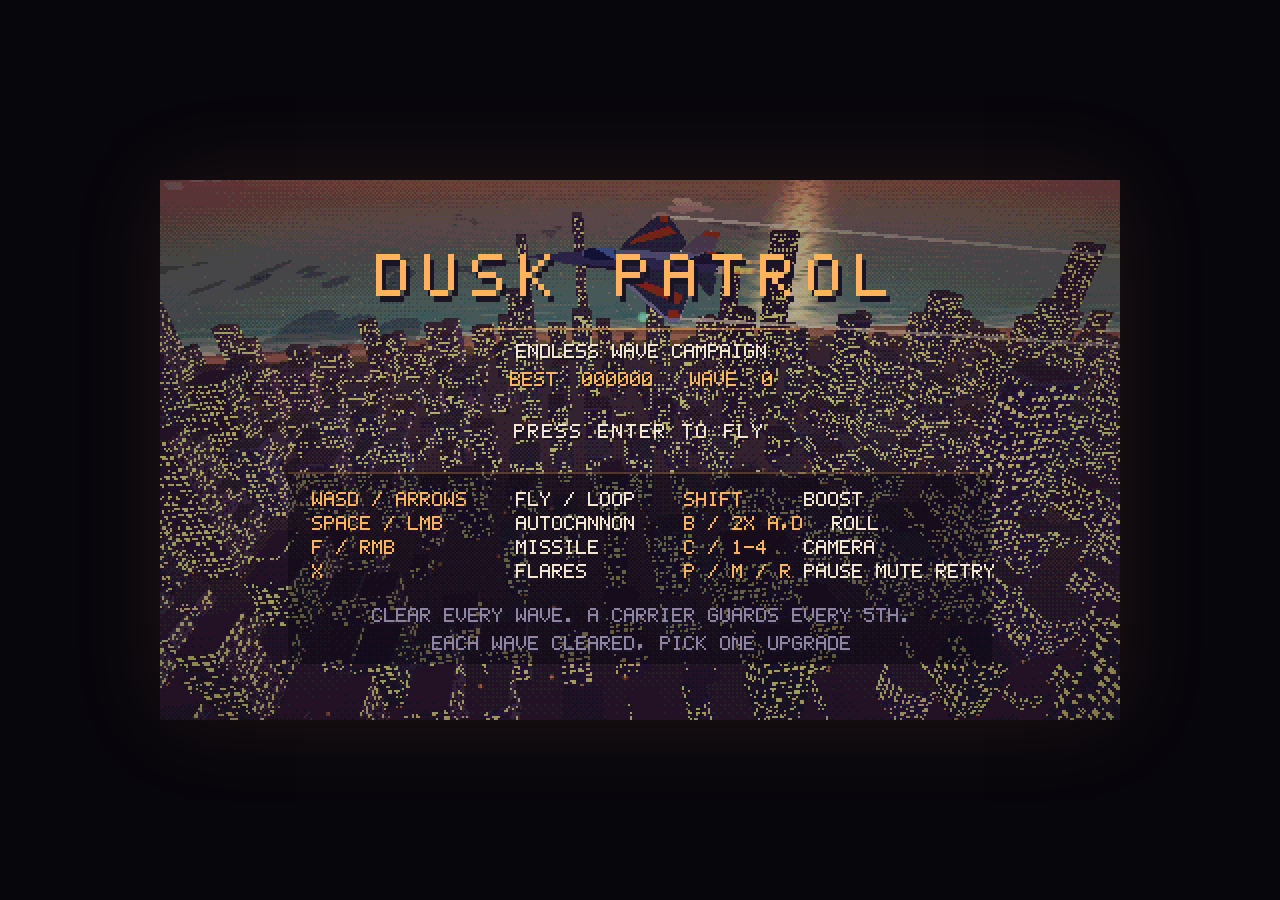
==== commit 1cd31e92: "Address PR review: align FPV boresight/horizon, fix upgrade/crash cameras, clean HUD/perf" ====
--- a/game/index.html
+++ b/game/index.html
@@ -1152,12 +1152,14 @@
     );
   }
   jet.quad(p0, p1, [p2[0] - sign * 0.04, 1.75, 4.95], [p3[0] - sign * 0.04, 1.75, 3.95], JET_EDGE, [sign, 0.3, 0]);
-  // Tail fin tip accent.
-  jet.quad(
-    [0.86 * sign, 1.48, 3.82], [0.86 * sign, 1.48, 4.90],
-    [0.98 * sign, 1.75, 4.95], [0.98 * sign, 1.75, 3.95],
-    JET_ORANGE, [sign, 0.25, 0]
-  );
+  // Tail fin tip accent offset outside both fin faces so it renders cleanly.
+  for (const off of [-0.046, 0.046]) {
+    jet.quad(
+      [0.86 * sign + off, 1.48, 3.82], [0.86 * sign + off, 1.48, 4.90],
+      [0.98 * sign + off, 1.75, 4.95], [0.98 * sign + off, 1.75, 3.95],
+      JET_ORANGE, [off > 0 ? 1 : -1, 0.25, 0]
+    );
+  }
 }
 buildFin(1); buildFin(-1);
 
@@ -2276,6 +2278,7 @@
 const keys = Object.create(null);
 let mouseDX = 0, mouseDY = 0;
 let lastTapKey = '', lastTapT = 0;
+function resetDoubleTap() { lastTapKey = ''; lastTapT = 0; }
 window.addEventListener('keydown', e => {
   const k = e.code;
   if (k === 'ArrowUp' || k === 'ArrowDown' || k === 'ArrowLeft' || k === 'ArrowRight' || k === 'Space') e.preventDefault();
@@ -2289,12 +2292,12 @@
       keys[k] = true;
       return;
     }
-    if (game.state === 'play' && (k === 'KeyA' || k === 'ArrowLeft' || k === 'KeyD' || k === 'ArrowRight')) {
+    if (game.state === 'play' && plane.alive && (k === 'KeyA' || k === 'ArrowLeft' || k === 'KeyD' || k === 'ArrowRight')) {
       const side = (k === 'KeyA' || k === 'ArrowLeft') ? 'L' : 'R';
       const now = performance.now();
       if (lastTapKey === side && now - lastTapT < 240) {
         startBarrel(side === 'L' ? 1 : -1);
-        lastTapKey = '';
+        resetDoubleTap();
       } else {
         lastTapKey = side;
         lastTapT = now;
@@ -2351,6 +2354,7 @@
 // Leaving the tab or window mid-flight pauses instead of flying on unattended.
 function releaseInputs() {
   for (const k in keys) keys[k] = false;
+  resetDoubleTap();
   touch.reset();
   if (game.state === 'play') togglePause();
 }
@@ -2700,7 +2704,6 @@
   trailSampleT = 0.016;
   planeMatrix(camMat, plane.pos, plane.yaw, plane.pitch, planeVisualRoll());
   const rx = camMat[0], ry = camMat[1], rz = camMat[2];
-  const ux = camMat[4], uy = camMat[5], uz = camMat[6];
   const fx = -camMat[8], fy = -camMat[9], fz = -camMat[10];
   const gFactor = clamp(Math.abs(plane.inRoll) * 0.95 + Math.abs(plane.bankVel) * 0.25 + Math.abs(plane.inPitch) * 0.65 + (plane.barrelT > 0 ? 1.0 : 0) + plane.boost * 0.75, 0, 1.2);
   const w = 0.08 + Math.min(1, gFactor) * 0.07;
@@ -2714,8 +2717,6 @@
         plane.pos[1] + ry * (4.92 * sign) - fy * 2.05,
         plane.pos[2] + rz * (4.92 * sign) - fz * 2.05
       ],
-      u: [ux, uy, uz],
-      r: [rx, ry, rz],
       w, a: alpha, age: 0
     });
     if (tr.length > TRAIL_MAX) tr.shift();
@@ -2833,6 +2834,7 @@
   if (!plane.alive) return;
   if (game.camMode === 1) { game.camMode = 0; cam.snap = true; }
   plane.alive = false;
+  plane.barrel = 0; plane.barrelT = 0;
   explode(plane.pos, 2.0);
   game.shake = 1.4; game.lock = null;
   audio.explosion();
@@ -2858,7 +2860,7 @@
   game.shield = game.mods.shieldMax;
   game.shieldT = 0;
   clearTrails();
-  cam.snap = true; cam.transT = 0; cam.sway = 0;
+  cam.snap = true; cam.transT = 0; cam.sway = 0; cam.cockpitX = 0; cam.cockpitY = 0;
 }
 
 /* ---------- plane ---------- */
@@ -2978,6 +2980,11 @@
     eye = [plane.pos[0] + Math.cos(a) * 34, plane.pos[1] + 6 + 4 * Math.sin(a * 0.7), plane.pos[2] + Math.sin(a) * 34];
     look = vadd(plane.pos, [0, -14, 0]);
     upv = [0, 1, 0]; fov = 56;
+    snap = true;
+  } else if (game.state === 'results' || game.state === 'upgrade') {
+    game.camAngle += dt * 0.22;
+    eye = [plane.pos[0] + Math.cos(game.camAngle) * 31, plane.pos[1] + 8, plane.pos[2] + Math.sin(game.camAngle) * 31];
+    look = vadd(plane.pos, [0, 1, 0]); upv = [0, 1, 0]; fov = 56;
     snap = true;
   } else if (game.camMode === 1 && plane.alive) {
     // FPV Cockpit camera: follows full roll + barrel + G-force head bob.
@@ -2991,8 +2998,8 @@
     cam.cockpitY = lerp(cam.cockpitY, clamp(plane.inPitch * 3.5 + plane.boost * 2.2, -5, 6), 1 - Math.exp(-dt * 12));
     if (cam.transT <= 0.02) snap = true;
     else { posTau = 0.06; lookTau = 0.04; upTau = 0.06; }
-  } else if (game.camMode === 2 && plane.alive) {
-    // Overhead tactical view (inspired by classic pixel-art 3D flight top-down).
+  } else if (game.camMode === 2) {
+    // Overhead tactical view (stays smoothly centered over crash site too).
     const hFwd = vnorm([-Math.sin(plane.yaw), 0, -Math.cos(plane.yaw)]);
     const alt = 104 + plane.boost * 18;
     eye = [plane.pos[0] - hFwd[0] * 24, plane.pos[1] + alt, plane.pos[2] - hFwd[2] * 24];
@@ -3000,7 +3007,7 @@
     upv = hFwd;
     fov = 52 + plane.boost * 5;
     posTau = 0.13; lookTau = 0.09; upTau = 0.13;
-    if (game.state === 'play') {
+    if (game.state === 'play' && plane.alive) {
       eye = vadd(eye, vmul(plane.vel, posTau));
       look = vadd(look, vmul(plane.vel, lookTau));
     }
@@ -3021,12 +3028,7 @@
     eye = vadd(vadd(plane.pos, vmul(fwd, -dist)), vadd(vmul(blend, 5.2), vmul(right, cam.sway)));
     look = vadd(plane.pos, vadd(vmul(fwd, 74), vadd(vmul(up, 2.1), vmul(right, cam.sway * 0.35))));
     upv = blend; fov = 62 + plane.boost * 12 + Math.abs(plane.inRoll) * 3.2;
-    if (game.state === 'results' || game.state === 'upgrade') {
-      game.camAngle += dt * 0.22;
-      eye = [plane.pos[0] + Math.cos(game.camAngle) * 31, plane.pos[1] + 8, plane.pos[2] + Math.sin(game.camAngle) * 31];
-      look = vadd(plane.pos, [0, 1, 0]); upv = [0, 1, 0]; fov = 56;
-      snap = true;
-    } else if (game.state === 'play' && plane.alive) {
+    if (game.state === 'play' && plane.alive) {
       const vel = plane.vel;
       eye = vadd(eye, vmul(vel, posTau));
       look = vadd(look, vmul(vel, lookTau));
@@ -3078,6 +3080,7 @@
   missiles.length = 0; smokeP.length = 0; glowP.length = 0; pops.length = 0;
   tracers.length = 0; enemies.length = 0; ebullets.length = 0;
   resetWeapons(); respawnPlane();
+  resetDoubleTap();
   plane.dead = false;
   startWave(1);
   audio.init(); audio.beep(680);
@@ -3103,6 +3106,7 @@
 }
 function restart() { audio.init(); startGame(); }
 function togglePause() {
+  resetDoubleTap();
   if (game.state === 'play') { game.state = 'pause'; audio.beep(300); }
   else if (game.state === 'pause') { game.state = 'play'; audio.beep(620); }
 }
@@ -3143,7 +3147,6 @@
     }
   } else if (game.state === 'upgrade' || game.state === 'results') {
     updateParticles(dt);
-    if (game.state === 'upgrade') updateCamera(dt);
   }
   updateCamera(dt);
 }
@@ -3253,17 +3256,19 @@
     const off = Math.min(c.y * 0.65, 220);
     const sx = cx - SUN_DIR[0] * off;
     const sz = c.z - SUN_DIR[2] * off;
+    const dx = sx - cam.pos[0], dz = sz - cam.pos[2];
+    if (dx * dx + dz * dz > 2800 * 2800) continue;
+    const rad = c.sx * 0.92, rz = c.sy * 1.45;
     const gh = terrainHeight(sx, sz);
     if (gh > 42) continue;
     const sy = Math.max(gh, 0) + 0.55;
-    const rad = c.sx * 0.92;
-    if (!sphereInFrustum(sx, sy, sz, rad)) continue;
-    const dist = Math.hypot(sx - cam.pos[0], sy - cam.pos[1], sz - cam.pos[2]);
+    if (!sphereInFrustum(sx, sy, sz, Math.max(rad, rz))) continue;
+    const dist = Math.hypot(dx, sy - cam.pos[1], dz);
     if (dist > 2800) continue;
     const alpha = 0.28 * (1 - smoothstep(1400, 2800, dist));
     if (alpha < 0.02) continue;
     m4id(shadowM);
-    shadowM[0] = rad; shadowM[10] = c.sy * 1.45;
+    shadowM[0] = rad; shadowM[10] = rz;
     shadowM[12] = sx; shadowM[13] = sy; shadowM[14] = sz;
     gl.uniformMatrix4fv(U(shadowProg, 'uModel'), false, shadowM);
     gl.uniform1f(U(shadowProg, 'uAlpha'), alpha);
@@ -3354,13 +3359,18 @@
       const bx0 = b.p[0] - sx * wb, by0 = b.p[1] - sy * wb, bz0 = b.p[2] - sz * wb;
       const bx1 = b.p[0] + sx * wb, by1 = b.p[1] + sy * wb, bz1 = b.p[2] + sz * wb;
       let o = q * 42;
-      const putV = (x, y, z, al) => {
-        trailData[o] = x; trailData[o + 1] = y; trailData[o + 2] = z;
-        trailData[o + 3] = 1.0; trailData[o + 4] = 0.96; trailData[o + 5] = 0.90; trailData[o + 6] = al;
-        o += 7;
-      };
-      putV(ax0, ay0, az0, aa); putV(ax1, ay1, az1, aa); putV(bx1, by1, bz1, ab);
-      putV(ax0, ay0, az0, aa); putV(bx1, by1, bz1, ab); putV(bx0, by0, bz0, ab);
+      trailData[o] = ax0; trailData[o + 1] = ay0; trailData[o + 2] = az0;
+      trailData[o + 3] = 1.0; trailData[o + 4] = 0.96; trailData[o + 5] = 0.90; trailData[o + 6] = aa;
+      trailData[o + 7] = ax1; trailData[o + 8] = ay1; trailData[o + 9] = az1;
+      trailData[o + 10] = 1.0; trailData[o + 11] = 0.96; trailData[o + 12] = 0.90; trailData[o + 13] = aa;
+      trailData[o + 14] = bx1; trailData[o + 15] = by1; trailData[o + 16] = bz1;
+      trailData[o + 17] = 1.0; trailData[o + 18] = 0.96; trailData[o + 19] = 0.90; trailData[o + 20] = ab;
+      trailData[o + 21] = ax0; trailData[o + 22] = ay0; trailData[o + 23] = az0;
+      trailData[o + 24] = 1.0; trailData[o + 25] = 0.96; trailData[o + 26] = 0.90; trailData[o + 27] = aa;
+      trailData[o + 28] = bx1; trailData[o + 29] = by1; trailData[o + 30] = bz1;
+      trailData[o + 31] = 1.0; trailData[o + 32] = 0.96; trailData[o + 33] = 0.90; trailData[o + 34] = ab;
+      trailData[o + 35] = bx0; trailData[o + 36] = by0; trailData[o + 37] = bz0;
+      trailData[o + 38] = 1.0; trailData[o + 39] = 0.96; trailData[o + 40] = 0.90; trailData[o + 41] = ab;
       q++;
     }
   }
@@ -3411,6 +3421,7 @@
   gl.uniform3fv(U(solidProg, 'uSunColor'), SOLID_SUN);
 }
 
+const cloudTint = new Float32Array(3);
 function drawClouds() {
   gl.useProgram(cloudProg);
   gl.uniformMatrix4fv(U(cloudProg, 'uVP'), false, vpM);
@@ -3421,7 +3432,6 @@
   gl.uniform3fv(U(cloudProg, 'uShade'), [0.40, 0.32, 0.48]);
   gl.activeTexture(gl.TEXTURE0);
   gl.bindVertexArray(cloudVao);
-  const tint = new Float32Array(3);
   for (const c of cloudDefs) {
     const cx = c.x + Math.sin(game.time * 0.01 + c.drift) * 25;
     if (!sphereInFrustum(cx, c.y, c.z, Math.hypot(c.sx, c.sy))) continue;
@@ -3431,8 +3441,8 @@
     cloudM[8] = 0; cloudM[9] = 0; cloudM[10] = 0; cloudM[11] = 0;
     cloudM[12] = cx; cloudM[13] = c.y; cloudM[14] = c.z; cloudM[15] = 1;
     gl.uniformMatrix4fv(U(cloudProg, 'uModel'), false, cloudM);
-    tint[0] = 1.0; tint[1] = c.tintY + 0.08; tint[2] = 0.78;
-    gl.uniform3fv(U(cloudProg, 'uTint'), tint);
+    cloudTint[0] = 1.0; cloudTint[1] = c.tintY + 0.08; cloudTint[2] = 0.78;
+    gl.uniform3fv(U(cloudProg, 'uTint'), cloudTint);
     gl.bindTexture(gl.TEXTURE_2D, cloudTexes[c.tex]);
     gl.drawArrays(gl.TRIANGLES, 0, 6);
   }
@@ -3595,7 +3605,7 @@
   if (showJet) drawJet();
   drawEnemies();
   drawClouds();
-  if (showJet || game.state === 'title') drawTrails();
+  if (game.state === 'title' || game.camMode !== 1) drawTrails();
 
   const pn = buildPoints();
   drawPoints(pn);
@@ -3668,7 +3678,8 @@
   const t = lock ? { e: lock, dist: vdist(lock.pos, plane.pos) } : bestTarget();
   if (!t) return;
   const p = projPoint(vpM, t.e.pos);
-  if (!p || p[0] < 8 || p[0] > W - 8 || p[1] < 18 || p[1] > H - 22) return;
+  const botLimit = game.camMode === 1 ? H - 92 : H - 22;
+  if (!p || p[0] < 8 || p[0] > W - 8 || p[1] < 18 || p[1] > botLimit) return;
   const x = Math.round(p[0]), y = Math.round(p[1]);
   const boss = t.e.type === 'carrier';
   const s = boss ? 12 : lock ? 6 : 7;
@@ -3815,12 +3826,19 @@
 }
 
 /* ---------- cockpit (pixel-art canopy, HUD combiner & instrument dash) ---------- */
+function cockpitHorizon() {
+  const inv = Math.cos(plane.pitch) < 0;
+  const pitchEff = Math.asin(clamp(Math.sin(plane.pitch), -1, 1));
+  const roll = planeVisualRoll() + (inv ? Math.PI : 0);
+  return { roll, pitchEff };
+}
+
 function drawCockpitProjector() {
-  const ox = Math.round(cam.cockpitX * 0.45);
-  const oy = Math.round(cam.cockpitY * 0.45);
-  const gx = 160 + ox, gy = 48 + oy, gw = 160, gh = 114;
+  const ox = Math.round(cam.cockpitX * 0.4);
+  const oy = Math.round(cam.cockpitY * 0.4);
+  const gx = 152 + ox, gy = 60 + oy, gw = 176, gh = 116;
   const cx = gx + gw / 2, cy = gy + gh / 2;
-  const roll = planeVisualRoll();
+  const { roll, pitchEff } = cockpitHorizon();
 
   // Translucent holographic HUD combiner glass pane.
   hud.fillStyle = 'rgba(130,245,195,0.08)';
@@ -3838,45 +3856,47 @@
   hud.rect(gx + 1, gy + 1, gw - 2, gh - 2);
   hud.clip();
 
-  // Rotating/pitching artificial horizon & pitch ladder inside glass.
+  // Rotating/pitching artificial horizon & pitch ladder aligned to the 3D horizon.
   hud.save();
-  hud.translate(cx, cy + clamp(plane.pitch * 95, -90, 90));
-  hud.rotate(-roll);
+  hud.translate(cx, cy);
+  hud.rotate(roll);
+  const pShift = Math.round(clamp(pitchEff * 85, -80, 80));
   // Horizon bar
   hud.fillStyle = 'rgba(110,255,170,0.72)';
-  hud.fillRect(-52, 0, 36, 1); hud.fillRect(16, 0, 36, 1);
-  hud.fillRect(-52, 0, 1, 4); hud.fillRect(51, 0, 1, 4);
+  hud.fillRect(-48, pShift, 32, 1); hud.fillRect(16, pShift, 32, 1);
+  hud.fillRect(-48, pShift, 1, 4); hud.fillRect(47, pShift, 1, 4);
   // Pitch rungs (+15, +30, -15, -30)
   for (const deg of [-30, -15, 15, 30]) {
-    const py = Math.round(-deg * 1.45);
+    const py = pShift + Math.round(-deg * 1.45);
     hud.fillStyle = 'rgba(110,255,170,0.45)';
     if (deg > 0) {
-      hud.fillRect(-26, py, 14, 1); hud.fillRect(12, py, 14, 1);
-      hud.fillRect(-26, py, 1, 3); hud.fillRect(25, py, 1, 3);
+      hud.fillRect(-24, py, 12, 1); hud.fillRect(12, py, 12, 1);
+      hud.fillRect(-24, py, 1, 3); hud.fillRect(23, py, 1, 3);
     } else {
       for (let d = 0; d < 12; d += 4) {
-        hud.fillRect(-26 + d, py, 2, 1);
+        hud.fillRect(-24 + d, py, 2, 1);
         hud.fillRect(12 + d, py, 2, 1);
       }
-      hud.fillRect(-26, py - 2, 1, 3); hud.fillRect(25, py - 2, 1, 3);
+      hud.fillRect(-24, py - 2, 1, 3); hud.fillRect(23, py - 2, 1, 3);
     }
   }
   hud.restore();
 
-  // Left vertical speed tape & right vertical altitude tape.
+  // Left vertical speed tape & right vertical altitude tape (cleanly clear of digits).
+  const ltX = gx + 30, rtX = gx + gw - 31;
   hud.fillStyle = 'rgba(110,255,170,0.58)';
-  hud.fillRect(gx + 16, gy + 16, 1, gh - 32);
-  hud.fillRect(gx + gw - 17, gy + 16, 1, gh - 32);
-  const spdOff = Math.floor(plane.speed * 0.4) % 10;
-  const altOff = Math.floor(plane.agl * 0.6) % 10;
+  hud.fillRect(ltX, gy + 16, 1, gh - 32);
+  hud.fillRect(rtX, gy + 16, 1, gh - 32);
+  const spdOff = ((Math.floor(plane.speed * 0.4) % 10) + 10) % 10;
+  const altOff = ((Math.floor(Math.max(0, plane.agl) * 0.6) % 10) + 10) % 10;
   for (let i = 0; i < 8; i++) {
-    const sy = gy + 20 + i * 10 + (spdOff % 10);
-    const ay = gy + 20 + i * 10 + (altOff % 10);
-    if (sy > gy + 16 && sy < gy + gh - 16) hud.fillRect(gx + 12, sy, 4, 1);
-    if (ay > gy + 16 && ay < gy + gh - 16) hud.fillRect(gx + gw - 16, ay, 4, 1);
-  }
-  drawText(String(Math.round(plane.speed * 2.2)), gx + 4, cy - 3, '#72ffb0', 1, 0);
-  drawTextR(String(Math.round(Math.max(0, plane.agl * 12))), gx + gw - 4, cy - 3, '#72ffb0', 1, 0);
+    const sy = gy + 20 + i * 10 + spdOff;
+    const ay = gy + 20 + i * 10 + altOff;
+    if (sy > gy + 16 && sy < gy + gh - 16) hud.fillRect(ltX - 4, sy, 4, 1);
+    if (ay > gy + 16 && ay < gy + gh - 16) hud.fillRect(rtX + 1, ay, 4, 1);
+  }
+  drawText(String(Math.round(plane.speed * 2.2)), gx + 3, cy - 3, '#72ffb0', 1, 0);
+  drawTextR(String(Math.round(Math.max(0, plane.agl * 12))), gx + gw - 3, cy - 3, '#72ffb0', 1, 0);
 
   // Top heading compass tape inside combiner.
   const hdg = (((-plane.yaw * 180 / Math.PI) % 360) + 360) % 360;
@@ -3884,19 +3904,25 @@
   hud.fillRect(cx - 42, gy + 11, 84, 1);
   hud.fillRect(cx, gy + 12, 1, 3);
   drawTextC(pad(hdg, 3), cx, gy + 3, '#72ffb0', 1, 0);
-
-  // Center boresight chevron.
-  hud.fillStyle = 'rgba(120,255,175,0.92)';
-  hud.fillRect(cx - 7, cy, 4, 1); hud.fillRect(cx + 4, cy, 4, 1);
-  hud.fillRect(cx - 3, cy + 1, 2, 1); hud.fillRect(cx + 2, cy + 1, 2, 1);
-  hud.fillRect(cx, cy + 2, 1, 1);
   hud.restore();
+
+  // True cannon boresight chevron projected along flightForward() (independent of combiner sway).
+  const fwd = flightForward();
+  const aimP = projPoint(vpM, vadd(plane.pos, vmul(fwd, 1000)));
+  const ax = Math.round(aimP ? aimP[0] : 240);
+  const ay = Math.round(aimP ? aimP[1] : 135);
+  hud.fillStyle = 'rgba(120,255,175,0.95)';
+  hud.fillRect(ax - 8, ay, 5, 1); hud.fillRect(ax + 4, ay, 5, 1);
+  hud.fillRect(ax - 3, ay + 1, 2, 1); hud.fillRect(ax + 2, ay + 1, 2, 1);
+  hud.fillRect(ax, ay - 4, 1, 3); hud.fillRect(ax, ay + 2, 1, 2);
+  hud.fillStyle = 'rgba(255,180,92,0.95)';
+  hud.fillRect(ax, ay, 1, 1);
 }
 
 function drawCockpitFrame() {
   const ox = Math.round(cam.cockpitX);
   const oy = Math.round(cam.cockpitY);
-  const roll = planeVisualRoll();
+  const { roll, pitchEff } = cockpitHorizon();
 
   // 1) Curved metallic canopy arch sweeping around the windshield.
   hud.save();
@@ -4029,16 +4055,17 @@
   hud.strokeStyle = '#505872';
   hud.lineWidth = 2;
   hud.beginPath(); hud.arc(acx, acy, ar + 3, 0, TAU); hud.stroke();
+  hud.lineWidth = 1;
   hud.fillStyle = '#8b95b0';
   for (const [sx, sy] of [[-1, -1], [1, -1], [-1, 1], [1, 1]]) {
     hud.fillRect(acx + sx * (ar + 1) - 1, acy + sy * (ar + 1) - 1, 2, 2);
   }
-  // Clipped rotating pitch/roll horizon sphere
+  // Clipped rotating pitch/roll horizon sphere (aligned to 3D horizon & loops)
   hud.save();
   hud.beginPath(); hud.arc(acx, acy, ar, 0, TAU); hud.clip();
   hud.translate(acx, acy);
-  hud.rotate(-roll);
-  const pShift = clamp(plane.pitch * 36, -ar, ar);
+  hud.rotate(roll);
+  const pShift = clamp(pitchEff * 36, -ar, ar);
   // Sky hemisphere (warm dusk sky blue -> peach horizon)
   hud.fillStyle = '#2d6ea8';
   hud.fillRect(-ar - 10, -ar - 40 + pShift, (ar + 10) * 2, ar + 40);
@@ -4230,7 +4257,7 @@
   }
 
   if (plane.alive) {
-    let wy = 46;
+    let wy = (campaign.boss && campaign.boss.alive) ? 50 : (fpv ? 34 : 46);
     const warn = (text, color) => { drawTextC(text, 240, wy, color, 1, 1); wy += 12; };
     if (plane.agl < 45 && flightForward()[1] < -0.05 && blinkOn(8)) warn('PULL UP', COL.red);
     if (plane.edge > BOUNDARY_WARN && blinkOn(4)) warn('RETURN TO PATROL AREA', COL.red);
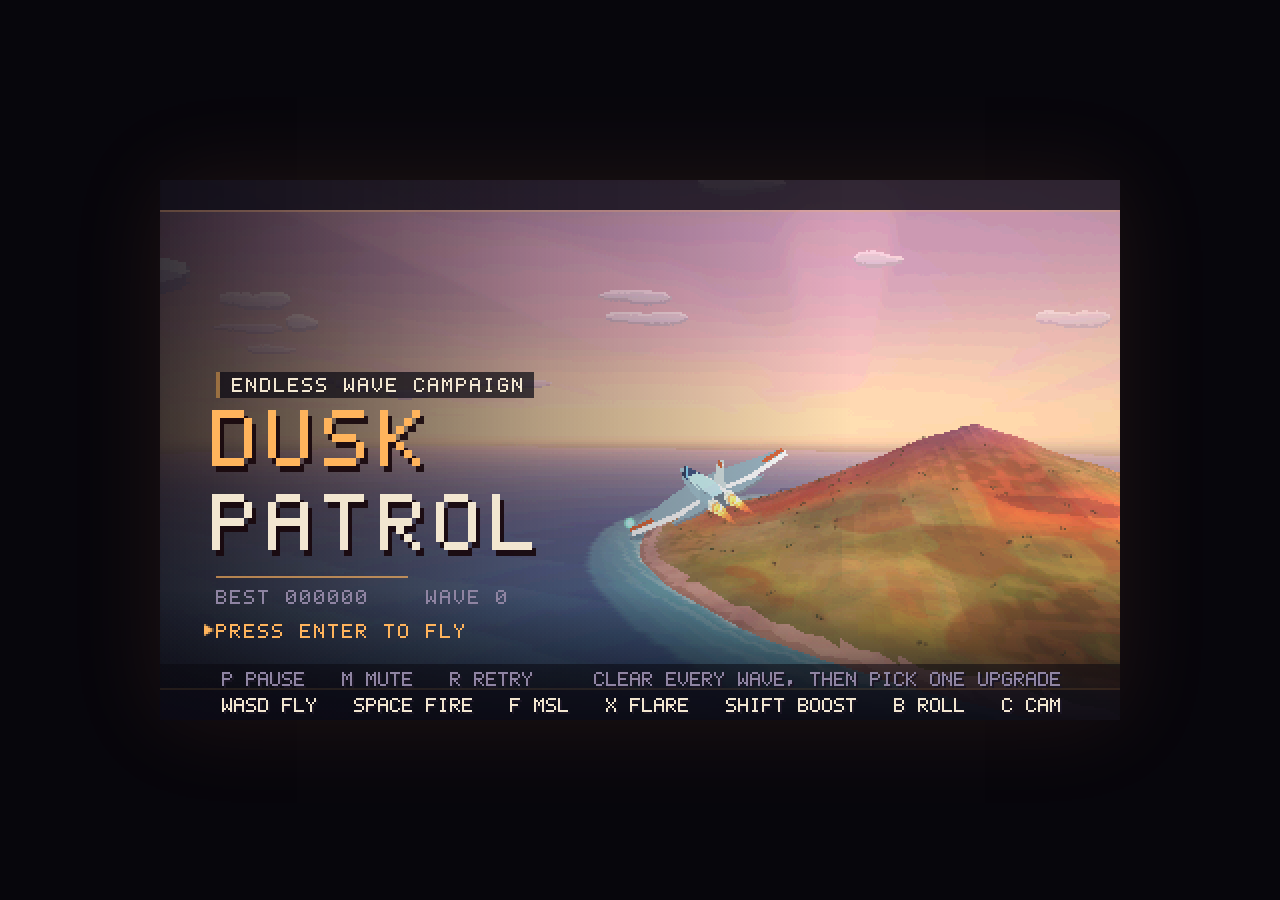
==== commit 48c1d07c: "Polish dusk art: calm water, autumn fields, layered cumulus, title hero shot - Rework sky/water/terr" ====
--- a/game/index.html
+++ b/game/index.html
@@ -230,52 +230,88 @@
 }
 function cityMask(x, z) {
   const d = x - coastX(z);
-  const mx = smoothstep(70, 150, d) * (1 - smoothstep(650, 790, d));
-  const mz = 1 - smoothstep(700, 870, Math.abs(z - 40));
+  // Broad shoulders: the shelf has to fade into the hills without a terraced cliff.
+  const mx = smoothstep(60, 160, d) * (1 - smoothstep(430, 720, d));
+  const mz = 1 - smoothstep(380, 700, Math.abs(z + 520));
   return Math.min(mx, mz);
 }
 function terrainHeight(x, z) {
   const shore = coastX(z);
   const d = x - shore;
-  if (d < -140) return -9 - Math.min(42, (-d - 140) * 0.018);
   let h;
-  if (d < 0) {
+  if (d < -140) h = -9 - Math.min(42, (-d - 140) * 0.018);
+  else if (d < 0) {
     h = -9 * (1 - (d + 140) / 140);
   } else {
-    h = smoothstep(0, 170, d) * 17;
-    const inland = smoothstep(220, 1900, d);
-    h += (fbm(x * 0.00125 + 9.1, z * 0.00125 - 3.4, 4) - 0.5) * 30 * inland;
-    h += Math.max(0, fbm(x * 0.00072 + 2.2, z * 0.00072 + 8.5, 4) - 0.44) * 170 * inland;
-  }
-  const north = smoothstep(-1000, -2700, z);
-  const east = smoothstep(1100, 2700, d);
+    h = smoothstep(0, 140, d) * 15;
+    const inland = smoothstep(90, 950, d);
+    h += (fbm(x * 0.00125 + 9.1, z * 0.00125 - 3.4, 4) - 0.5) * 52 * inland;
+    h += Math.max(0, fbm(x * 0.00072 + 2.2, z * 0.00072 + 8.5, 4) - 0.40) * 240 * inland;
+  }
+  // Western headland across the bay: frames the seaward horizon.
+  const ix = coastX(-500) - 1650, iz = -500;
+  const iq = Math.hypot((x - ix) / 880, (z - iz) / 820);
+  if (iq < 1) {
+    const isl = Math.pow(1 - iq, 1.5) * 280 - 14;
+    const rough = (fbm(x * 0.0042 + 6.1, z * 0.0042 - 9.3, 3) - 0.5) * 70 * (1 - iq);
+    h = Math.max(h, isl + rough);
+  }
+  const north = smoothstep(-700, -2400, z);
+  const east = smoothstep(900, 2400, d);
   const mm = Math.max(north * 0.95, east * 0.8) * smoothstep(60, 520, d);
-  if (mm > 0.001) h += mm * (70 + ridged(x * 0.00068 + 4.4, z * 0.00068 - 2.1) * 430);
+  if (mm > 0.001) h += mm * (80 + ridged(x * 0.00068 + 4.4, z * 0.00068 - 2.1) * 520);
+  // Sentinel headland: one broad peak anchors the northern coast on the horizon.
+  const px = coastX(-700) + 1250, pz = -700;
+  const pd = Math.hypot((x - px) * 0.75, z - pz) / 1050;
+  if (pd < 1) h += Math.pow(1 - pd, 1.7) * 520;
   const city = cityMask(x, z);
   return h * (1 - city) + 11 * city;
 }
 
 const PAL = {
-  wet: rgb('#ab8660'), sand: rgb('#d8b184'), grass: rgb('#6d7847'), grass2: rgb('#92713e'),
-  rock: rgb('#5b4c60'), rock2: rgb('#3d3349'), snow: rgb('#d5c9de'), asphalt: rgb('#363542'),
-  seaDeep: rgb('#0a4a60'), seaShallow: rgb('#4fc6ba'), seaWarm: rgb('#e7a184'),
-  fog: rgb('#d19173'), sun: [1.0, 0.78, 0.5], skyAmb: [0.42, 0.4, 0.62]
+  wet: rgb('#cbb083'), sand: rgb('#efd9ab'), sand2: rgb('#e4c797'),
+  pale: rgb('#d8cf87'), olive: rgb('#98a344'), green: rgb('#6d8340'), ochre: rgb('#dca048'),
+  amber: rgb('#c47a38'), rust: rgb('#bb5335'), red: rgb('#9c3338'),
+  forest: rgb('#4f6334'),
+  plum: rgb('#74475f'), rock: rgb('#8a6878'), rock2: rgb('#5f4a68'),
+  snow: rgb('#f1e4e7'), asphalt: rgb('#5d566c'),
+  seaDeep: rgb('#0f6f9c'), seaShallow: rgb('#7fe0d4'), seaWarm: rgb('#f0b894'),
+  fog: rgb('#e0a87f'), sun: [1.0, 0.80, 0.55], skyAmb: [0.60, 0.55, 0.74]
 };
-const CITY_WALLS = [rgb('#394059'), rgb('#454b68'), rgb('#2d3349'), rgb('#4b4664'), rgb('#3f3a52')];
+const CITY_WALLS = [rgb('#9a9099'), rgb('#a79a92'), rgb('#8d8892'), rgb('#b1a297'), rgb('#968d90')];
+
+const mixRGB = (a, b, t) => [lerp(a[0], b[0], t), lerp(a[1], b[1], t), lerp(a[2], b[2], t)];
 
 function terrainColor(x, z, h, slope) {
-  const n = fbm(x * 0.012, z * 0.012, 2);
+  const fine = fbm(x * 0.011, z * 0.011, 2);
+  const patch = fbm(x * 0.0040 + 4.2, z * 0.0040 - 8.1, 3);
+  const patch2 = fbm(x * 0.0019 - 12.0, z * 0.0019 + 3.4, 3);
+  const patch3 = fbm(x * 0.0085 - 3.3, z * 0.0085 + 11.7, 2);
+  // Sand only hugs the actual shore; inland low ground stays field-coloured
+  // so the city shelf does not read as a beach running through the hills.
+  const shore = coastX(z);
+  const beach = 1 - smoothstep(50, 200, x - shore);
   let c;
-  if (h < 1.2) c = PAL.wet;
-  else if (h < 6.5) c = PAL.sand;
-  else if (h < 70 + n * 28) c = n > 0.56 ? PAL.grass2 : PAL.grass;
-  else if (h < 190 + n * 40) c = PAL.rock;
-  else if (h < 330) c = PAL.rock2;
-  else c = PAL.snow;
-  if (slope > 0.62 && h > 8) c = PAL.rock;
-  if (h > 270 && slope < 0.38) c = PAL.snow;
-  if (cityMask(x, z) > 0.5 && h < 16) c = PAL.asphalt;
-  const v = 0.9 + n * 0.18;
+  if (h < 1.4) c = mixRGB(PAL.wet, PAL.olive, (1 - beach) * 0.8);
+  else if (h < 6.5) c = mixRGB(mixRGB(PAL.sand, PAL.sand2, fine), mixRGB(PAL.pale, PAL.olive, patch), 1 - beach);
+  else {
+    // Warm autumn patchwork: pale grass, olive, ochre and rust fields.
+    c = mixRGB(PAL.pale, PAL.olive, smoothstep(0.28, 0.52, patch));
+    c = mixRGB(c, PAL.green, (1 - smoothstep(0.40, 0.58, patch3)) * 0.35);
+    c = mixRGB(c, PAL.forest, smoothstep(30, 110, h) * (1 - smoothstep(0.42, 0.58, patch3)) * 0.42);
+    c = mixRGB(c, PAL.ochre, smoothstep(0.36, 0.60, patch2) * 0.92);
+    c = mixRGB(c, PAL.rust, smoothstep(0.48, 0.68, patch2) * 0.90);
+    c = mixRGB(c, PAL.red, smoothstep(0.58, 0.80, patch * 0.5 + patch2 * 0.62) * 0.62);
+    c = mixRGB(c, PAL.rust, smoothstep(0.56, 0.80, patch3) * 0.50);
+    // Ridges cool into plum and violet rock, with snow on the highest shoulders.
+    c = mixRGB(c, PAL.plum, smoothstep(90, 250, h) * 0.55);
+    c = mixRGB(c, PAL.rock, smoothstep(190, 340, h));
+    c = mixRGB(c, PAL.rock2, smoothstep(300, 470, h) * 0.8);
+    if (h > 260) c = mixRGB(c, PAL.snow, smoothstep(290, 470, h) * (1 - clamp(slope, 0, 1) * 0.45));
+  }
+  if (slope > 0.62 && h > 16 && h < 300) c = mixRGB(c, PAL.rock2, smoothstep(0.62, 0.92, slope) * 0.7);
+  if (cityMask(x, z) > 0.5 && h < 16) c = mixRGB(c, PAL.asphalt, 0.35);
+  const v = 0.90 + fine * 0.20;
   return [c[0] * v, c[1] * v, c[2] * v];
 }
 
@@ -283,14 +319,14 @@
 const buildings = [];
 (function generateCity() {
   const r = mulberry32(44117);
-  for (let z = -760; z <= 830; z += 30) {
+  for (let z = -860; z <= -260; z += 36) {
     const shore = coastX(z);
-    for (let d = 120; d <= 690; d += 28) {
-      if (r() < 0.17) continue;
-      const w = 12 + r() * 14;
-      const dp = 10 + r() * 12;
-      let hgt = 9 + Math.pow(r(), 2.1) * 52;
-      if (r() < 0.055) hgt += 60 + r() * 80;
+    for (let d = 150; d <= 410; d += 34) {
+      if (r() < 0.46) continue;
+      const w = 15 + r() * 13;
+      const dp = 12 + r() * 11;
+      let hgt = 5 + Math.pow(r(), 2.4) * 14;
+      if (r() < 0.02) hgt += 10 + r() * 20;
       buildings.push({
         x: shore + d + (r() - 0.5) * 9,
         z: z + (r() - 0.5) * 6,
@@ -305,10 +341,10 @@
 const streetLights = [];
 (function generateLights() {
   const r = mulberry32(991);
-  for (let z = -740; z <= 820; z += 34) {
+  for (let z = -880; z <= -220; z += 40) {
     const shore = coastX(z);
-    for (let d = 130; d <= 690; d += 46) {
-      if (r() < 0.28) continue;
+    for (let d = 160; d <= 420; d += 56) {
+      if (r() < 0.42) continue;
       streetLights.push([shore + d + 13 + r() * 4, 15.5, z + 13 + r() * 4]);
     }
   }
@@ -318,20 +354,56 @@
 const cloudDefs = [];
 (function generateClouds() {
   const r = mulberry32(31007);
-  for (let i = 0; i < 56; i++) {
+  // High fair-weather cumulus. Cards stay small: a cumulus is a cluster of
+  // puffs, and oversized billboards read as pale walls whenever the camera nears.
+  for (let i = 0; i < 34; i++) {
     cloudDefs.push({
-      x: (r() * 2 - 1) * 2800, y: 280 + r() * 430, z: (r() * 2 - 1) * 2800,
-      sx: 130 + r() * 270, sy: 55 + r() * 105, tex: (r() * 4) | 0, drift: r() * TAU
+      x: (r() * 2 - 1) * 3000, y: 430 + r() * 340, z: (r() * 2 - 1) * 3000,
+      sx: 90 + r() * 170, sy: 55 + r() * 75, tex: (r() * 4) | 0, drift: r() * TAU
     });
   }
+  // Small mid puffs floating over the headlands, bottoms above the ridgelines.
   for (let i = 0; i < 16; i++) {
-    const z = (r() * 2 - 1) * 2200;
+    const z = (r() * 2 - 1) * 2800;
     cloudDefs.push({
-      x: coastX(z) - 900 + r() * 1800, y: 95 + r() * 90, z,
-      sx: 90 + r() * 160, sy: 35 + r() * 50, tex: (r() * 4) | 0, drift: r() * TAU
+      x: coastX(z) - 1000 + r() * 2200, y: 330 + r() * 120, z,
+      sx: 60 + r() * 90, sy: 40 + r() * 45, tex: (r() * 4) | 0, drift: r() * TAU
     });
   }
-  for (const c of cloudDefs) c.tintY = 0.80 + Math.sin(c.drift) * 0.04;
+  // A far bank behind the northern mountains, like a weather front on the horizon.
+  for (let i = 0; i < 8; i++) {
+    const z = -2300 - r() * 600;
+    cloudDefs.push({
+      x: -1600 + r() * 3200, y: 360 + r() * 90, z,
+      sx: 160 + r() * 160, sy: 90 + r() * 70, tex: (r() * 4) | 0, drift: r() * TAU
+    });
+  }
+  for (const c of cloudDefs) c.tintY = 0.86 + Math.sin(c.drift) * 0.04;
+})();
+
+/* Scrub and tree specks: the cheapest, strongest scale cue on the headlands. */
+const treePoints = [];
+(function generateTrees() {
+  const r = mulberry32(77003);
+  let guard = 0;
+  while (treePoints.length < 6000 && guard++ < 180000) {
+    const x = (r() * 2 - 1) * 2900;
+    const z = (r() * 2 - 1) * 2900;
+    const h = terrainHeight(x, z);
+    if (h < 12 || h > 300) continue;
+    if (cityMask(x, z) > 0.2) continue;
+    const grove = fbm(x * 0.0062 + 5.5, z * 0.0062 - 2.7, 3);
+    if (r() > grove * grove * 3.4) continue;
+    // Two or three specks per clump reads as woodland instead of scattered pepper.
+    treePoints.push([x, h + 2.4, z, r()]);
+    const extra = 1 + ((r() * 2) | 0);
+    for (let k = 0; k < extra && treePoints.length < 6000; k++) {
+      const tx = x + (r() - 0.5) * 11, tz = z + (r() - 0.5) * 11;
+      const th = terrainHeight(tx, tz);
+      if (th < 10 || th > 300) continue;
+      treePoints.push([tx, th + 2.2, tz, r()]);
+    }
+  }
 })();
 
 function droneHome(i) {
@@ -488,34 +560,31 @@
   vec3 dir = normalize(uFwd + uRight*p.x*uTanFov*uAspect + uUp*p.y*uTanFov);
   float y = dir.y;
   float t = clamp(y, 0.0, 1.0);
-  vec3 zenith = vec3(0.135,0.10,0.27);
-  vec3 mid    = vec3(0.46,0.26,0.44);
-  vec3 horizon= vec3(0.97,0.62,0.42);
-  vec3 col = mix(horizon, mid, smoothstep(0.0,0.30,t));
-  col = mix(col, zenith, smoothstep(0.24,0.90,t));
-  col = mix(col, vec3(0.83,0.50,0.42), exp(-max(y,0.0)*16.0)*0.55);
+  // Pastel dusk: lilac zenith -> dusty rose -> warm cream horizon.
+  vec3 zenith = vec3(0.42,0.36,0.58);
+  vec3 mid    = vec3(0.80,0.62,0.71);
+  vec3 horizon= vec3(1.00,0.86,0.70);
+  vec3 col = mix(horizon, mid, smoothstep(0.0,0.34,t));
+  col = mix(col, zenith, smoothstep(0.28,0.98,t));
+  col = mix(col, vec3(1.00,0.79,0.62), exp(-max(y,0.0)*13.0)*0.30);
 
   float sd = max(dot(dir,uSun),0.0);
-  vec3 sunCol = vec3(1.0,0.80,0.52);
-  col += sunCol * pow(sd, 42.0) * 0.22;
-  col += sunCol * pow(sd, 220.0) * 0.85;
-  float disc = smoothstep(0.99945, 0.99978, sd);
-  col = mix(col, vec3(1.0,0.95,0.80), disc);
-
-  vec3 sr = normalize(cross(vec3(0.0,1.0,0.0), uSun));
-  vec3 su = cross(uSun, sr);
-  float ang = atan(dot(dir,su), dot(dir,sr));
-  float ray = 0.5+0.5*sin(ang*27.0);
-  ray = pow(ray,4.0) * pow(sd,3.0) * smoothstep(0.0,0.16,y);
-  col += vec3(1.0,0.50,0.28) * ray * 0.20;
-
-  vec2 cuv = dir.xz / max(dir.y+0.09, 0.02);
-  float cl = noise(cuv*vec2(0.55,2.2) + vec2(uTime*0.004,0.0));
-  float band = smoothstep(0.55,0.74,cl) * smoothstep(0.015,0.16,y) * (1.0-smoothstep(0.48,0.82,y));
-  vec3 cloudCol = mix(vec3(0.98,0.58,0.55), vec3(1.0,0.84,0.66), pow(sd,2.0));
-  col = mix(col, cloudCol, band*0.5);
-
-  col = mix(vec3(0.08,0.09,0.15), col, smoothstep(-0.16, 0.0, y));
+  vec3 sunCol = vec3(1.0,0.88,0.62);
+  col += sunCol * pow(sd, 16.0) * 0.09;
+  col += sunCol * pow(sd, 140.0) * 0.22;
+  float disc = smoothstep(0.99870, 0.99920, sd);
+  vec3 discCol = vec3(1.0,0.95,0.74);
+  col = mix(col, discCol, disc);
+  col = mix(col, vec3(1.0,0.99,0.92), disc * smoothstep(0.9993,0.9998,sd));
+
+  // Thin horizontal cloud streaks, softly dithered at the edges.
+  vec2 cuv = dir.xz / max(dir.y+0.08, 0.02);
+  float cl = noise(cuv*vec2(0.40,2.3) + vec2(uTime*0.003,0.0));
+  float band = smoothstep(0.56,0.76,cl) * smoothstep(0.02,0.10,y) * (1.0-smoothstep(0.30,0.60,y));
+  vec3 cloudCol = mix(vec3(0.94,0.72,0.76), vec3(1.0,0.88,0.76), pow(sd,2.0));
+  col = mix(col, cloudCol, band*0.38);
+
+  col = mix(vec3(0.19,0.15,0.26), col, smoothstep(-0.10, 0.0, y));
   outColor = vec4(col, 1.0);
 }`;
 
@@ -541,44 +610,39 @@
   float h = (texture(uHeight, clamp(uv,0.001,0.999)).r*720.0-60.0);
   float depth = inside > 0.5 ? max(-h, 0.0) : 60.0;
 
-  vec3 deep = vec3(0.010,0.105,0.20);
-  vec3 shallow = vec3(0.14,0.50,0.52);
-  vec3 col = mix(shallow, deep, smoothstep(3.0,80.0,depth));
-  col = mix(col, vec3(0.07,0.30,0.39), smoothstep(70.0,240.0,depth)*0.35);
-
-  vec2 q = vW.xz*0.055;
+  vec3 deep = vec3(0.05,0.21,0.42);
+  vec3 shallow = vec3(0.25,0.60,0.66);
+  vec3 col = mix(shallow, deep, smoothstep(1.0, 35.0, depth));
+  col = mix(col, vec3(0.15,0.31,0.50), smoothstep(30.0, 120.0, depth)*0.60);
+
+  // Low swells only: high-frequency ripples alias into hard rays at this resolution.
+  vec2 q = vW.xz*0.020;
   float t = uTime;
-  float e = sin(q.x*1.6 + t*1.2)*0.045 + sin(q.y*2.1 - t*0.9)*0.035 + sin((q.x+q.y)*0.8 + t*0.6)*0.05;
+  float e = sin(q.x*5.0 + t*1.1)*0.004 + sin(q.y*6.3 - t*0.8)*0.0035 + sin((q.x+q.y)*3.4 + t*0.6)*0.003;
   vec3 n = normalize(vec3(e, 1.0, e*0.65));
   vec3 V = normalize(uCam - vW);
   vec3 H = normalize(uSun + V);
 
   float fres = pow(1.0-max(dot(n,V),0.0), 3.0);
-  col = mix(col, vec3(0.78,0.50,0.44), fres*0.32);
-
-  float spec = pow(max(dot(n,H),0.0), 110.0);
-  col += vec3(1.0,0.74,0.46) * spec * 1.35;
-
-  // Pixel-crisp animated ocean wave glints / sparkles (inspired by retro 3D flight art).
-  vec2 wcell = floor(vW.xz * 0.115 + vec2(t * 0.18, -t * 0.08));
-  vec2 wfrac = fract(vW.xz * 0.115 + vec2(t * 0.18, -t * 0.08));
-  float wh = fract(sin(dot(wcell, vec2(127.1, 311.7))) * 43758.5453);
-  float twinkle = 0.5 + 0.5 * sin(t * 2.6 + wh * 42.0);
-  float glint = step(0.84, wh) * step(0.45, twinkle)
-              * step(0.28, wfrac.x) * step(wfrac.x, 0.72)
-              * step(0.38, wfrac.y) * step(wfrac.y, 0.62);
-  float distFade = 1.0 - smoothstep(420.0, 2200.0, length(vW - uCam));
-  col = mix(col, vec3(0.95, 0.90, 0.84), glint * 0.58 * distFade);
+  col = mix(col, vec3(0.84,0.66,0.74), fres*0.26 * smoothstep(0.05,0.35,1.0-V.y));
+
+  float spec = pow(max(dot(n,H),0.0), 120.0);
+  col += vec3(1.0,0.84,0.62) * spec * 0.14 * smoothstep(0.04,0.30,1.0-V.y);
+
+  // Broad sun path: a wide warm shimmer instead of uniform sparkle noise.
+  vec3 flatV = normalize(vec3(uCam.x - vW.x, 0.0, uCam.z - vW.z));
+  float path = pow(max(dot(flatV, normalize(vec3(uSun.x, 0.0, uSun.z))), 0.0), 7.0);
+  col += vec3(1.0, 0.82, 0.60) * path * 0.06 * smoothstep(0.04,0.30,1.0-V.y);
 
   // Dual-band animated coastal surf foam.
-  float foamInner = 1.0 - smoothstep(0.3, 5.5, depth);
+  float foamInner = 1.0 - smoothstep(0.3, 4.5, depth);
   float foamWave = sin(depth * 1.15 - t * 2.4 + q.x * 1.5) * 0.5 + 0.5;
-  float foamOuter = (1.0 - smoothstep(2.0, 14.0, depth)) * smoothstep(0.62, 0.90, foamWave);
+  float foamOuter = (1.0 - smoothstep(2.0, 14.0, depth)) * smoothstep(0.64, 0.92, foamWave);
   float fnoise = 0.5+0.5*sin(q.x*4.0+q.y*3.0+t*1.3);
-  float foam = clamp(foamInner * (0.35 + fnoise * 0.58) + foamOuter * 0.42, 0.0, 0.92);
-  col = mix(col, vec3(0.92,0.95,0.90), foam);
-
-  float fog = 1.0-exp(-length(vW-uCam)*0.00027);
+  float foam = clamp(foamInner * (0.22 + fnoise * 0.44) + foamOuter * 0.22, 0.0, 0.72);
+  col = mix(col, vec3(0.94,0.96,0.92), foam);
+
+  float fog = 1.0-exp(-length(vW-uCam)*0.00024);
   col = mix(col, uFogColor, fog);
   outColor = vec4(col,1.0);
 }`;
@@ -603,24 +667,58 @@
 out vec4 outColor;
 uniform vec3 uSun, uSunColor, uAmbient, uFogColor, uCam;
 uniform float uFogDensity, uSpec, uContour;
+float h21(vec2 p){ p = fract(p*vec2(123.34,456.21)); p += dot(p,p+45.32); return fract(p.x*p.y); }
+float vnoise(vec2 p){
+  vec2 i=floor(p), f=fract(p); f=f*f*(3.0-2.0*f);
+  float a=h21(i), b=h21(i+vec2(1,0)), c=h21(i+vec2(0,1)), d=h21(i+vec2(1,1));
+  return mix(mix(a,b,f.x), mix(c,d,f.x), f.y);
+}
 void main(){
   vec3 N = normalize(vN), V = normalize(uCam-vW);
   float ndl = max(dot(N,uSun),0.0);
-  float wrap = max((dot(N,uSun)+0.25)/1.25, 0.0);
+  float wrap = max((dot(N,uSun)+0.30)/1.30, 0.0);
   vec3 base = vC;
-  if (uContour > 0.5 && vW.y > 4.0) {
-    // Stylized retro elevation contour lines on hills and ridges.
-    float band = fract(vW.y / 18.0);
-    float line = 1.0 - smoothstep(0.0, 0.10, band);
-    base *= 1.0 - line * 0.16;
-  }
-  vec3 col = base*(uAmbient + uSunColor*(0.55*ndl + 0.45*wrap));
+  float dCam = length(vW-uCam);
+  if (uContour > 0.5) {
+    // Painterly ground grain: breaks up flat vertex-colour fields at close range.
+    float nfade = 1.0 - smoothstep(650.0, 2300.0, dCam);
+    float m1 = vnoise(vW.xz*0.055) - 0.5;
+    float m2 = vnoise(vW.xz*0.015 + 3.7) - 0.5;
+    base *= 1.0 + (m1*0.15 + m2*0.22) * nfade;
+    base.g *= 1.0 + m2*0.06*nfade;
+    base.r *= 1.0 - m1*0.05*nfade;
+    // Patchwork fields, painted per pixel so the parcel edges stay crisp.
+    float landMask = smoothstep(7.0, 18.0, vW.y) * (1.0 - smoothstep(170.0, 300.0, vW.y));
+    float f1 = vnoise(vW.xz*0.0092 + 7.7);
+    float f2 = vnoise(vW.xz*0.0210 + 1.3);
+    vec3 tune = mix(vec3(1.14,1.05,0.80), vec3(1.06,0.72,0.54), smoothstep(0.40,0.48,f1));
+    tune = mix(tune, vec3(0.88,1.04,0.76), smoothstep(0.56,0.63,f2)*0.55);
+    tune = mix(tune, vec3(1.12,0.94,0.66), smoothstep(0.66,0.74,f2)*0.45);
+    base *= mix(vec3(1.0), tune, landMask * 0.85 * nfade);
+    // Dark woodland: clumped specks and broad copses give the near hills weight.
+    float wFade = 1.0 - smoothstep(1200.0, 2800.0, dCam);
+    float woodPatch = vnoise(vW.xz*0.0055 + 31.7);
+    float woodFleck = vnoise(vW.xz*0.070 + 12.9);
+    float wood = smoothstep(0.50,0.72,woodPatch) * smoothstep(0.34,0.62,woodFleck);
+    base = mix(base, base*vec3(0.62,0.73,0.54), wood*landMask*0.60*wFade);
+    base = mix(base, base*vec3(0.80,0.86,0.70), smoothstep(0.44,0.68,woodPatch)*landMask*0.28*wFade);
+    // Airbrushed elevation tint: warm lowlands, cooler violet ridges.
+    base *= mix(vec3(1.05,1.00,0.97), vec3(0.92,0.90,1.05), smoothstep(40.0,380.0,vW.y));
+    if (vW.y > 24.0) {
+      // Faint elevation bands, the way painted maps hint at relief.
+      float band = fract(vW.y / 26.0);
+      float line = 1.0 - smoothstep(0.0, 0.05, band);
+      base *= 1.0 - line * 0.06;
+    }
+  }
+  vec3 col = base*(uAmbient + uSunColor*(0.74*ndl + 0.26*wrap));
   vec3 H = normalize(uSun+V);
-  col += uSunColor * pow(max(dot(N,H),0.0), 36.0) * uSpec;
+  col += uSunColor * pow(max(dot(N,H),0.0), 40.0) * uSpec;
   float rim = pow(1.0-max(dot(N,V),0.0), 3.0);
-  col += uSunColor * rim * 0.07;
-  float fog = 1.0-exp(-length(vW-uCam)*uFogDensity);
-  col = mix(col, uFogColor, fog);
+  col += uSunColor * rim * 0.10;
+  vec3 fogCol = mix(uFogColor, vec3(0.74,0.68,0.84), smoothstep(140.0, 480.0, vW.y) * 0.55);
+  float fog = 1.0-exp(-dCam*uFogDensity);
+  col = mix(col, fogCol, fog);
   outColor = vec4(col,1.0);
 }`;
 
@@ -654,25 +752,26 @@
 void main(){
   vec3 n = normalize(vN);
   float ndl = max(dot(n,uSun),0.0);
-  vec3 col = vC*(uAmbient*1.05 + uSunColor*ndl*0.95);
+  vec3 col = vC*(uAmbient*1.36 + uSunColor*ndl*1.02);
 
   if (abs(n.y) < 0.5) {
     float u = (abs(n.x) > 0.5 ? vLocal.z*vSize.z : vLocal.x*vSize.x);
     float v = vLocal.y*vSize.y;
-    vec2 g = vec2(u/3.8, (v-1.5)/4.2);
+    vec2 g = vec2(u/7.0, (v-2.6)/7.4);
     vec2 cell = floor(g);
     vec2 f = fract(g);
-    float win = step(0.16,f.x)*step(f.x,0.80)*step(0.22,f.y)*step(f.y,0.80);
+    float win = step(0.22,f.x)*step(f.x,0.68)*step(0.26,f.y)*step(f.y,0.70);
     float rnd = h21(cell + vec2(vSeed*7.13, vSeed*3.77));
-    float on = step(0.40, rnd);
-    vec3 wc = vec3(1.0,0.72,0.36);
-    if (rnd < 0.055) wc = vec3(0.55,0.82,1.0);
-    col = mix(col, vec3(0.05,0.06,0.11), win*0.6);
-    col += wc * win * on * 1.45;
-    if (vLocal.y > 0.985) col = vC*0.5 + vec3(0.03,0.02,0.05);
-    if (vLocal.y < 0.02) col *= 0.55;
+    float on = step(0.80, rnd);
+    vec3 wc = vec3(1.0,0.78,0.46);
+    if (rnd > 0.998) wc = vec3(0.82,0.93,1.0);
+    float wfade = 1.0 - smoothstep(1400.0, 3200.0, length(vW-uCam));
+    col = mix(col, vec3(0.16,0.16,0.22), win*0.38);
+    col += wc * win * on * 0.40 * wfade;
+    if (vLocal.y > 0.985) col = vC*0.95 + vec3(0.12,0.11,0.13);
+    if (vLocal.y < 0.02) col *= 0.62;
   } else if (n.y > 0.5) {
-    col = vC*0.40 + vec3(0.02,0.015,0.04);
+    col = vC*0.55 + vec3(0.05,0.04,0.08);
   }
   float fog = 1.0-exp(-length(vW-uCam)*uFogDensity);
   col = mix(col, uFogColor, fog);
@@ -696,14 +795,19 @@
 out vec4 outColor;
 uniform sampler2D uTex;
 uniform vec3 uTint, uShade, uFogColor, uCam;
-uniform float uFogDensity;
+uniform float uFogDensity, uAlpha;
 void main(){
   vec4 t = texture(uTex, vUV);
   if (t.a < 0.5) discard;
-  vec3 col = mix(uShade, uTint, clamp(vUV.y*1.1-0.05, 0.0, 1.0));
+  vec3 col = mix(uShade, uTint, clamp((vUV.y-0.10)/0.90, 0.0, 1.0));
+  // Cauliflower form from the mask itself: lit crown, cool shaded underside.
+  float upA = texture(uTex, vUV + vec2(0.0, 0.07)).a;
+  float dnA = texture(uTex, vUV - vec2(0.0, 0.07)).a;
+  col = mix(col, uTint*1.05, (1.0-upA)*0.55);
+  col = mix(col, uShade*0.84, (1.0-dnA)*0.60);
   float fog = 1.0-exp(-length(vW-uCam)*uFogDensity);
   col = mix(col, uFogColor, fog);
-  outColor = vec4(col,1.0);
+  outColor = vec4(col, uAlpha);
 }`;
 
 const POINT_VS = `#version 300 es
@@ -720,7 +824,7 @@
   float d = length(aPos-uCam);
   gl_PointSize = clamp(abs(aSize)*700.0/max(d,50.0), 1.0, 7.0);
   vCol = aColor;
-  vFade = 1.0 - smoothstep(700.0, 2800.0, d);
+  vFade = 1.0 - smoothstep(900.0, 3000.0, d);
   vBlink = aSize < 0.0 ? step(0.0, sin(uTime*5.0 + aPhase*6.283))
                        : 0.86 + 0.14*sin(uTime*2.2 + aPhase*19.0);
 }`;
@@ -837,20 +941,21 @@
 float bayer8(vec2 a){ return bayer4(0.5*a)*0.25 + bayer2(a); }
 void main(){
   vec3 c = texture(uScene, vUV).rgb;
-  // No unsharp pass: nearest-neighbour upscale and dithering carry the pixel look.
+  // Gentle grade: keep the pastel gamut, lift shadows a touch, no hard banding.
   float l = dot(c, vec3(0.299,0.587,0.114));
-  c = mix(vec3(l), c, 1.16);
-  c = pow(max(c,0.0), vec3(0.94,1.0,1.04));
-  c += (1.0-l)*vec3(0.022,0.0,0.055);
-  c *= vec3(1.05,1.0,0.97);
+  c = mix(vec3(l), c, 1.06);
+  c = pow(max(c,0.0), vec3(0.92,0.98,1.02));
+  c = c*1.03 + vec3(0.010,0.006,0.014);
+  c += (1.0-l)*vec3(0.020,0.0,0.045);
   vec2 d = vUV-0.5;
-  c *= 1.0 - 0.30*pow(length(d)*1.45, 2.2);
+  c *= 1.0 - 0.16*pow(length(d)*1.40, 2.4);
   // Damage flash: red edge burn that leaves the centre readable.
   float edge = smoothstep(0.16, 0.62, length(d));
   c = mix(c, vec3(0.62,0.05,0.07), uHurt * edge * 0.85);
   c = mix(c, vec3(0.9,0.2,0.2), uHurt * 0.10);
-  float bay = (bayer8(gl_FragCoord.xy) - 0.5) * 0.55;
-  c = floor(c*10.0 + 0.5 + bay)/10.0;
+  // Fine 4x4 ordered dither into 40 levels: a whisper of texture, not a screen door.
+  float bay = (bayer4(gl_FragCoord.xy) - 0.5) / 40.0;
+  c = floor(c*40.0 + 0.5 + bay)/40.0;
   outColor = vec4(clamp(c,0.0,1.0), 1.0);
 }`;
 
@@ -877,9 +982,9 @@
 const tracerProg = makeProg(TRACER_VS, TRACER_FS, 'tracer');
 const trailProg = makeProg(TRAIL_VS, TRAIL_FS, 'trail');
 const shadowProg = makeProg(SHADOW_VS, SHADOW_FS, 'shadow');
-const SUN_DIR = vnorm([-0.86, 0.17, -0.40]);
-const FOG_COL = [0.80, 0.52, 0.44];
-const FOG_DENS = 0.00026;
+const SUN_DIR = vnorm([0.40, 0.15, -0.90]);
+const FOG_COL = [0.96, 0.77, 0.70];
+const FOG_DENS = 0.00022;
 </script>
 <script>
 /* DUSK PATROL — meshes.js
@@ -905,7 +1010,7 @@
 gl.bindVertexArray(null);
 
 /* ---------- terrain ---------- */
-const TN = 160, TSTEP = WORLD / TN;
+const TN = 320, TSTEP = WORLD / TN;
 const th = new Float32Array((TN + 1) * (TN + 1));
 for (let j = 0; j <= TN; j++) {
   const z = -HALF + j * TSTEP;
@@ -974,18 +1079,20 @@
 function makeCloudTexture(seed) {
   const S = 64, r = mulberry32(seed);
   const blobs = [];
-  const nb = 5 + ((r() * 4) | 0);
-  for (let i = 0; i < nb; i++) blobs.push([0.18 + r() * 0.64, 0.30 + r() * 0.42, 0.12 + r() * 0.17]);
+  const nb = 4 + ((r() * 3) | 0);
+  for (let i = 0; i < nb; i++) blobs.push([0.16 + r() * 0.68, 0.40 + r() * 0.18, 0.18 + r() * 0.21]);
   return spriteTex(S, (x, y) => {
     const nx = x / S, ny = y / S;
     let f = 0;
     for (const b of blobs) {
-      const dx = (nx - b[0]) * 1.40, dy = (ny - b[1]) * 2.05;
+      const dx = (nx - b[0]) * 1.10, dy = (ny - b[1]) * 1.50;
       f = Math.max(f, 1 - Math.sqrt(dx * dx + dy * dy) / b[2]);
     }
-    f += (fbm(nx * 6 + seed, ny * 6) - 0.5) * 0.4;
+    f += (fbm(nx * 7 + seed, ny * 5) - 0.5) * 0.30;
+    // Flatten the underside so banks read as fair-weather cumulus.
+    f -= smoothstep(0.54, 0.84, ny) * 0.18;
     const b = (BAYER4[(y & 3) * 4 + (x & 3)] + 0.5) / 16 - 0.5;
-    return f > 0.30 || (f > 0.255 && b > 0) ? 1 : 0;
+    return f > 0.17 || (f > 0.12 && b > 0) ? 1 : 0;
   });
 }
 const cloudTexes = [makeCloudTexture(11), makeCloudTexture(29), makeCloudTexture(53), makeCloudTexture(97)];
@@ -1059,10 +1166,10 @@
 gl.bindVertexArray(null);
 
 /* ---------- jet ---------- */
-const JET_LIGHT = rgb('#aebad4'), JET_MID = rgb('#5b6884'), JET_DARK = rgb('#2b3246');
-const JET_WING = rgb('#3f4a64'), JET_WING_BOT = rgb('#252c3e'), JET_EDGE = rgb('#d6e0f2');
-const JET_FIN = rgb('#2f374d'), JET_CANOPY = rgb('#1b3254'), JET_CANOPY_HI = rgb('#79c2e8');
-const JET_ORANGE = rgb('#ff5b2e'), JET_GOLD = rgb('#ff9b42');
+const JET_LIGHT = rgb('#e9e6e0'), JET_MID = rgb('#b7b8bc'), JET_DARK = rgb('#6b6e76');
+const JET_WING = rgb('#a7a8ac'), JET_WING_BOT = rgb('#6a6a72'), JET_EDGE = rgb('#f6f3ec');
+const JET_FIN = rgb('#7c7f88'), JET_CANOPY = rgb('#26344e'), JET_CANOPY_HI = rgb('#9fd6ee');
+const JET_ORANGE = rgb('#f2602f'), JET_GOLD = rgb('#ffa552');
 
 const jet = new MeshBuilder();
 function ringPts(z, rx, ry, y0) {
@@ -1123,20 +1230,9 @@
     );
   }
   jet.quad(
-    [sign * 4.25, 0.08, 1.50], [sign * 4.25, 0.08, 2.15],
-    [sign * 4.95, 0.08, 2.15], [sign * 4.95, 0.08, 1.48],
+    [sign * 3.55, 0.08, 2.62], [sign * 4.95, 0.08, 2.15],
+    [sign * 4.95, 0.08, 1.45], [sign * 3.55, 0.08, 1.72],
     JET_ORANGE, [0, 1, 0]
-  );
-  // Bold squadron wing stripe so banking flashes vividly from Chase & Overhead views.
-  jet.quad(
-    [sign * 1.55, 0.08, -0.75], [sign * 2.35, 0.08, -0.25],
-    [sign * 3.85, 0.08, 2.18], [sign * 2.95, 0.08, 2.52],
-    JET_ORANGE, [0, 1, 0]
-  );
-  jet.quad(
-    [sign * 1.55, -0.24, -0.75], [sign * 2.95, -0.24, 2.52],
-    [sign * 3.85, -0.24, 2.18], [sign * 2.35, -0.24, -0.25],
-    JET_GOLD, [0, -1, 0]
   );
 }
 buildWing(1); buildWing(-1);
@@ -1308,6 +1404,21 @@
 const POINT_MAX = 900;
 const { vao: pointVao, vbo: pointVbo, data: pointData } =
   makeDynamic(POINT_MAX * 8, [[0, 3], [1, 3], [2, 1], [3, 1]]);
+// Static scenery points (trees & scrub) share the point shader but live in their own buffer.
+const SCENERY_COL_A = rgb('#39462a'), SCENERY_COL_B = rgb('#52422c');
+const sceneryData = new Float32Array(treePoints.length * 8);
+for (let i = 0; i < treePoints.length; i++) {
+  const t = treePoints[i], o = i * 8, pick = t[3];
+  const col = pick < 0.62 ? SCENERY_COL_A : (pick < 0.88 ? SCENERY_COL_B : rgb('#635a34'));
+  sceneryData[o] = t[0]; sceneryData[o + 1] = t[1]; sceneryData[o + 2] = t[2];
+  sceneryData[o + 3] = col[0]; sceneryData[o + 4] = col[1]; sceneryData[o + 5] = col[2];
+  sceneryData[o + 6] = 1.9 + pick * 1.4; sceneryData[o + 7] = pick;
+}
+const sceneryVao = gl.createVertexArray();
+gl.bindVertexArray(sceneryVao);
+gl.bindBuffer(gl.ARRAY_BUFFER, buf(sceneryData));
+attr(0, 3, 32, 0); attr(1, 3, 32, 12); attr(2, 1, 32, 24); attr(3, 1, 32, 28);
+gl.bindVertexArray(null);
 // Particles: six billboard corners of centre3, corner2, rgba4, size.
 function makeParticleVAO(max) {
   return Object.assign(makeDynamic(max * 60, [[0, 3], [1, 2], [2, 4], [3, 1]]), { max });
@@ -2695,7 +2806,7 @@
     const tr = wingTrails[s];
     for (let i = tr.length - 1; i >= 0; i--) {
       tr[i].age += dt;
-      if (tr[i].age > 1.35) tr.splice(i, 1);
+      if (tr[i].age > 2.2) tr.splice(i, 1);
     }
   }
   if (!plane.alive) return;
@@ -2706,8 +2817,8 @@
   const rx = camMat[0], ry = camMat[1], rz = camMat[2];
   const fx = -camMat[8], fy = -camMat[9], fz = -camMat[10];
   const gFactor = clamp(Math.abs(plane.inRoll) * 0.95 + Math.abs(plane.bankVel) * 0.25 + Math.abs(plane.inPitch) * 0.65 + (plane.barrelT > 0 ? 1.0 : 0) + plane.boost * 0.75, 0, 1.2);
-  const w = 0.08 + Math.min(1, gFactor) * 0.07;
-  const alpha = 0.42 + Math.min(1, gFactor) * 0.48;
+  const w = 0.045 + Math.min(1, gFactor) * 0.040;
+  const alpha = 0.50 + Math.min(1, gFactor) * 0.38;
   for (let s = 0; s < 2; s++) {
     const sign = s === 0 ? 1 : -1;
     const tr = wingTrails[s];
@@ -2953,10 +3064,11 @@
 }
 
 function updateTitlePlane() {
-  const a = game.time * 0.095, R = 780;
-  plane.pos[0] = -60 + Math.cos(a) * R;
-  plane.pos[2] = Math.sin(a) * R;
-  plane.pos[1] = 228 + Math.sin(game.time * 0.6) * 12;
+  // Attract orbit hugs the bay so the jet is always framed by water, coast and sun.
+  const a = 0.96 + game.time * 0.12, R = 70;
+  plane.pos[0] = -430 + Math.cos(a) * R;
+  plane.pos[2] = -300 + Math.sin(a) * R;
+  plane.pos[1] = 232 + Math.sin(game.time * 0.6) * 8;
   plane.yaw = Math.PI - a;
   plane.pitch = Math.cos(game.time * 0.6) * 0.06;
   plane.roll = 0.48; plane.rollPunch = 0; plane.inRoll = 0.42; plane.bankVel = 0;
@@ -2976,10 +3088,12 @@
   let posTau = CHASE_TAU.pos, lookTau = CHASE_TAU.look, upTau = CHASE_TAU.up;
 
   if (game.state === 'title') {
-    const a = game.time * 0.17;
-    eye = [plane.pos[0] + Math.cos(a) * 34, plane.pos[1] + 6 + 4 * Math.sin(a * 0.7), plane.pos[2] + Math.sin(a) * 34];
-    look = vadd(plane.pos, [0, -14, 0]);
-    upv = [0, 1, 0]; fov = 56;
+    // Hero chase: jet just below centre and large in frame, sun and coastline ahead.
+    const fx = -Math.sin(plane.yaw), fz = -Math.cos(plane.yaw);
+    const rx = Math.cos(plane.yaw), rz = -Math.sin(plane.yaw);
+    eye = [plane.pos[0] - fx * 28 - rx * 6, plane.pos[1] + 3.2, plane.pos[2] - fz * 28 - rz * 6];
+    look = [plane.pos[0] + fx * 46, plane.pos[1] + 0.5, plane.pos[2] + fz * 46];
+    upv = [0, 1, 0]; fov = 60;
     snap = true;
   } else if (game.state === 'results' || game.state === 'upgrade') {
     game.camAngle += dt * 0.22;
@@ -3001,11 +3115,11 @@
   } else if (game.camMode === 2) {
     // Overhead tactical view (stays smoothly centered over crash site too).
     const hFwd = vnorm([-Math.sin(plane.yaw), 0, -Math.cos(plane.yaw)]);
-    const alt = 104 + plane.boost * 18;
-    eye = [plane.pos[0] - hFwd[0] * 24, plane.pos[1] + alt, plane.pos[2] - hFwd[2] * 24];
-    look = [plane.pos[0] + hFwd[0] * 32, plane.pos[1] - 6, plane.pos[2] + hFwd[2] * 32];
+    const alt = 74 + plane.boost * 14;
+    eye = [plane.pos[0] - hFwd[0] * 18, plane.pos[1] + alt, plane.pos[2] - hFwd[2] * 18];
+    look = [plane.pos[0] + hFwd[0] * 26, plane.pos[1] - 4, plane.pos[2] + hFwd[2] * 26];
     upv = hFwd;
-    fov = 52 + plane.boost * 5;
+    fov = 48 + plane.boost * 5;
     posTau = 0.13; lookTau = 0.09; upTau = 0.13;
     if (game.state === 'play' && plane.alive) {
       eye = vadd(eye, vmul(plane.vel, posTau));
@@ -3024,9 +3138,9 @@
     cam.sway = lerp(cam.sway, targetSway, 1 - Math.exp(-dt * 8.5));
     const barrelKick = plane.barrelT > 0 ? Math.sin(plane.barrel) * 0.07 : 0;
     const blend = vnorm(vadd(vlerp([0, 1, 0], up, 0.28), vmul(right, barrelKick)));
-    const dist = 16.8 + plane.speed * 0.012 + plane.boost * 2.4;
-    eye = vadd(vadd(plane.pos, vmul(fwd, -dist)), vadd(vmul(blend, 5.2), vmul(right, cam.sway)));
-    look = vadd(plane.pos, vadd(vmul(fwd, 74), vadd(vmul(up, 2.1), vmul(right, cam.sway * 0.35))));
+    const dist = 18.0 + plane.speed * 0.010 + plane.boost * 2.2;
+    eye = vadd(vadd(plane.pos, vmul(fwd, -dist)), vadd(vmul(blend, 4.4), vmul(right, cam.sway)));
+    look = vadd(plane.pos, vadd(vmul(fwd, 82), vadd(vmul(up, -4.2), vmul(right, cam.sway * 0.35))));
     upv = blend; fov = 62 + plane.boost * 12 + Math.abs(plane.inRoll) * 3.2;
     if (game.state === 'play' && plane.alive) {
       const vel = plane.vel;
@@ -3180,8 +3294,8 @@
   gl.drawArrays(gl.TRIANGLES, 0, 3);
 }
 
-const SOLID_SUN = [1.0, 0.78, 0.50], SOLID_AMB = [0.44, 0.42, 0.64];
-const JET_SUN = [1.0, 0.84, 0.60], JET_AMB = [0.60, 0.58, 0.76];
+const SOLID_SUN = [1.02, 0.86, 0.63], SOLID_AMB = [0.62, 0.57, 0.74];
+const JET_SUN = [1.06, 0.93, 0.74], JET_AMB = [0.70, 0.68, 0.72];
 const shadowM = m4();
 function beginSolid() {
   gl.useProgram(solidProg);
@@ -3223,6 +3337,19 @@
   gl.uniform1i(U(waterProg, 'uHeight'), 0);
   gl.bindVertexArray(waterVao);
   gl.drawArrays(gl.TRIANGLES, 0, 6);
+}
+
+// Tree / scrub specks: one static point cloud, depth-tested against the land.
+function drawScenery() {
+  gl.useProgram(pointProg);
+  gl.uniformMatrix4fv(U(pointProg, 'uVP'), false, vpM);
+  gl.uniform3fv(U(pointProg, 'uCam'), cam.pos);
+  gl.uniform1f(U(pointProg, 'uTime'), 0);
+  gl.enable(gl.BLEND);
+  gl.blendFunc(gl.SRC_ALPHA, gl.ONE_MINUS_SRC_ALPHA);
+  gl.bindVertexArray(sceneryVao);
+  gl.drawArrays(gl.POINTS, 0, treePoints.length);
+  gl.disable(gl.BLEND);
 }
 
 function drawCity() {
@@ -3260,12 +3387,12 @@
     if (dx * dx + dz * dz > 2800 * 2800) continue;
     const rad = c.sx * 0.92, rz = c.sy * 1.45;
     const gh = terrainHeight(sx, sz);
-    if (gh > 42) continue;
-    const sy = Math.max(gh, 0) + 0.55;
+    if (gh < 2) continue; // keep the sea clean: no hard-edged cloud shadows on water
+    const sy = gh + 0.55;
     if (!sphereInFrustum(sx, sy, sz, Math.max(rad, rz))) continue;
     const dist = Math.hypot(dx, sy - cam.pos[1], dz);
     if (dist > 2800) continue;
-    const alpha = 0.28 * (1 - smoothstep(1400, 2800, dist));
+    const alpha = 0.17 * (1 - smoothstep(1400, 2800, dist));
     if (alpha < 0.02) continue;
     m4id(shadowM);
     shadowM[0] = rad; shadowM[10] = rz;
@@ -3336,8 +3463,8 @@
     for (let i = 0; i < tr.length - 1; i++) {
       if (q >= TRAIL_QUAD_MAX) break;
       const a = tr[i], b = tr[i + 1];
-      const ta = clamp(1 - a.age / 1.35, 0, 1);
-      const tb = clamp(1 - b.age / 1.35, 0, 1);
+      const ta = clamp(1 - a.age / 2.2, 0, 1);
+      const tb = clamp(1 - b.age / 2.2, 0, 1);
       if (ta <= 0.01 && tb <= 0.01) continue;
       // Camera-facing ribbon cross axis so trails stay crisp in Chase, Overhead & Cinema.
       const tx = b.p[0] - a.p[0], ty = b.p[1] - a.p[1], tz = b.p[2] - a.p[2];
@@ -3353,24 +3480,24 @@
       // Scale ribbon width gently when far (Overhead view) while keeping close chase trails razor-crisp.
       const farScale = clamp(distA / 48, 0.75, 2.4);
       const wa = a.w * farScale * (0.35 + 0.65 * ta), wb = b.w * farScale * (0.35 + 0.65 * tb);
-      const aa = a.a * ta * ta * nearA, ab = b.a * tb * tb * nearB;
+      const aa = a.a * ta * nearA, ab = b.a * tb * nearB;
       const ax0 = a.p[0] - sx * wa, ay0 = a.p[1] - sy * wa, az0 = a.p[2] - sz * wa;
       const ax1 = a.p[0] + sx * wa, ay1 = a.p[1] + sy * wa, az1 = a.p[2] + sz * wa;
       const bx0 = b.p[0] - sx * wb, by0 = b.p[1] - sy * wb, bz0 = b.p[2] - sz * wb;
       const bx1 = b.p[0] + sx * wb, by1 = b.p[1] + sy * wb, bz1 = b.p[2] + sz * wb;
       let o = q * 42;
       trailData[o] = ax0; trailData[o + 1] = ay0; trailData[o + 2] = az0;
-      trailData[o + 3] = 1.0; trailData[o + 4] = 0.96; trailData[o + 5] = 0.90; trailData[o + 6] = aa;
+      trailData[o + 3] = 1.0; trailData[o + 4] = 0.99; trailData[o + 5] = 0.96; trailData[o + 6] = aa;
       trailData[o + 7] = ax1; trailData[o + 8] = ay1; trailData[o + 9] = az1;
-      trailData[o + 10] = 1.0; trailData[o + 11] = 0.96; trailData[o + 12] = 0.90; trailData[o + 13] = aa;
+      trailData[o + 10] = 1.0; trailData[o + 11] = 0.99; trailData[o + 12] = 0.96; trailData[o + 13] = aa;
       trailData[o + 14] = bx1; trailData[o + 15] = by1; trailData[o + 16] = bz1;
-      trailData[o + 17] = 1.0; trailData[o + 18] = 0.96; trailData[o + 19] = 0.90; trailData[o + 20] = ab;
+      trailData[o + 17] = 1.0; trailData[o + 18] = 0.99; trailData[o + 19] = 0.96; trailData[o + 20] = ab;
       trailData[o + 21] = ax0; trailData[o + 22] = ay0; trailData[o + 23] = az0;
-      trailData[o + 24] = 1.0; trailData[o + 25] = 0.96; trailData[o + 26] = 0.90; trailData[o + 27] = aa;
+      trailData[o + 24] = 1.0; trailData[o + 25] = 0.99; trailData[o + 26] = 0.96; trailData[o + 27] = aa;
       trailData[o + 28] = bx1; trailData[o + 29] = by1; trailData[o + 30] = bz1;
-      trailData[o + 31] = 1.0; trailData[o + 32] = 0.96; trailData[o + 33] = 0.90; trailData[o + 34] = ab;
+      trailData[o + 31] = 1.0; trailData[o + 32] = 0.99; trailData[o + 33] = 0.96; trailData[o + 34] = ab;
       trailData[o + 35] = bx0; trailData[o + 36] = by0; trailData[o + 37] = bz0;
-      trailData[o + 38] = 1.0; trailData[o + 39] = 0.96; trailData[o + 40] = 0.90; trailData[o + 41] = ab;
+      trailData[o + 38] = 1.0; trailData[o + 39] = 0.99; trailData[o + 40] = 0.96; trailData[o + 41] = ab;
       q++;
     }
   }
@@ -3429,23 +3556,40 @@
   gl.uniform1f(U(cloudProg, 'uFogDensity'), FOG_DENS);
   gl.uniform3fv(U(cloudProg, 'uCam'), cam.pos);
   gl.uniform1i(U(cloudProg, 'uTex'), 0);
-  gl.uniform3fv(U(cloudProg, 'uShade'), [0.40, 0.32, 0.48]);
+  gl.uniform3fv(U(cloudProg, 'uShade'), [0.74, 0.67, 0.79]);
   gl.activeTexture(gl.TEXTURE0);
   gl.bindVertexArray(cloudVao);
+  gl.enable(gl.BLEND);
+  gl.blendFunc(gl.SRC_ALPHA, gl.ONE_MINUS_SRC_ALPHA);
+  const halfTan = Math.tan(cam.fov * DEG * 0.5);
   for (const c of cloudDefs) {
     const cx = c.x + Math.sin(game.time * 0.01 + c.drift) * 25;
+    const dx = cx - cam.pos[0], dy = c.y - cam.pos[1], dz = c.z - cam.pos[2];
+    const dist = Math.hypot(dx, dy, dz);
+    // A card the camera is inside reads as a screen-filling white wall; skip it.
+    if (dist < Math.max(c.sx, c.sy) * 0.85) continue;
     if (!sphereInFrustum(cx, c.y, c.z, Math.hypot(c.sx, c.sy))) continue;
+    // Fade a card out as its projection passes a comfortable size: an
+    // oversized billboard reads as flat fog, not as a cloud.
+    const over = Math.max(
+      (c.sy / dist) / (halfTan * 0.95),
+      (c.sx / dist) / (halfTan * (W / H) * 1.15)
+    );
+    const fade = clamp((1.0 - over) / 0.30, 0.0, 1.0);
+    if (fade <= 0.02) continue;
+    gl.uniform1f(U(cloudProg, 'uAlpha'), fade);
     // Spherical billboarding keeps clouds volumetric from Overhead, Chase and Cockpit views.
     cloudM[0] = camRight[0] * c.sx; cloudM[1] = camRight[1] * c.sx; cloudM[2] = camRight[2] * c.sx; cloudM[3] = 0;
     cloudM[4] = camUp[0] * c.sy;    cloudM[5] = camUp[1] * c.sy;    cloudM[6] = camUp[2] * c.sy;    cloudM[7] = 0;
     cloudM[8] = 0; cloudM[9] = 0; cloudM[10] = 0; cloudM[11] = 0;
     cloudM[12] = cx; cloudM[13] = c.y; cloudM[14] = c.z; cloudM[15] = 1;
     gl.uniformMatrix4fv(U(cloudProg, 'uModel'), false, cloudM);
-    cloudTint[0] = 1.0; cloudTint[1] = c.tintY + 0.08; cloudTint[2] = 0.78;
+    cloudTint[0] = 1.0; cloudTint[1] = c.tintY + 0.06; cloudTint[2] = 0.94;
     gl.uniform3fv(U(cloudProg, 'uTint'), cloudTint);
     gl.bindTexture(gl.TEXTURE_2D, cloudTexes[c.tex]);
     gl.drawArrays(gl.TRIANGLES, 0, 6);
   }
+  gl.disable(gl.BLEND);
 }
 
 const PT_LIGHT = [1.0, 0.60, 0.26], PT_DRONE = [1.0, 0.18, 0.12], PT_MISSILE = [1.0, 0.86, 0.55];
@@ -3599,13 +3743,17 @@
 
   drawTerrain();
   drawWater();
+  drawScenery();
   drawShadows();
   drawCity();
   const showJet = plane.alive && !(game.state !== 'title' && game.camMode === 1);
   if (showJet) drawJet();
   drawEnemies();
-  drawClouds();
-  if (game.state === 'title' || game.camMode !== 1) drawTrails();
+  // Overhead is a clean tactical map: clouds seen from above read as flat cards.
+  if (game.camMode !== 2) drawClouds();
+  // World-space ribbons balloon as they cross the near plane, so contrails only
+  // render from the high/side cameras where the whole trail is readable.
+  if (game.state !== 'title' && game.camMode >= 2) drawTrails();
 
   const pn = buildPoints();
   drawPoints(pn);
@@ -3637,6 +3785,33 @@
 
 function pad(n, w) { return String(Math.max(0, Math.floor(n))).padStart(w, '0'); }
 function blinkOn(rate) { return Math.sin(game.time * rate) > -0.2; }
+
+/* ---------- chrome ---------- */
+// Flat top / bottom bars with a hairline accent, in the spirit of a modern flight HUD.
+function drawBarsTopBottom() {
+  hud.fillStyle = 'rgba(12,10,20,0.80)';
+  hud.fillRect(0, 0, W, 15);
+  hud.fillRect(0, H - 15, W, 15);
+  hud.fillStyle = 'rgba(255,180,92,0.22)';
+  hud.fillRect(0, 15, W, 1);
+  hud.fillRect(0, H - 16, W, 1);
+}
+function drawChip(x, y, label, color, align) {
+  const w = textWidth(label, 1, 1) + 10;
+  const bx = align === 'right' ? x - w : x;
+  hud.fillStyle = 'rgba(12,10,20,0.62)';
+  hud.fillRect(bx, y, w, 11);
+  hud.fillStyle = 'rgba(255,180,92,0.26)';
+  hud.fillRect(bx, y, w, 1);
+  drawText(label, bx + 5, y + 2, color, 1, 1);
+  return bx;
+}
+function drawMiniBar(x, y, w, frac, col) {
+  hud.fillStyle = 'rgba(242,230,208,0.14)';
+  hud.fillRect(x, y, w, 3);
+  const fw = Math.round(w * clamp(frac, 0, 1));
+  if (fw > 0) { hud.fillStyle = col; hud.fillRect(x, y, fw, 3); }
+}
 
 /* ---------- small widgets ---------- */
 // Horizontal gauge with a label, a value readout and an optional overheat tint.
@@ -3784,45 +3959,54 @@
 
 /* ---------- title ---------- */
 function drawTitleScreen() {
-  hud.fillStyle = 'rgba(6,4,12,0.32)';
+  // Left-anchored type over the scenery, with a soft side scrim for legibility.
+  const side = hud.createLinearGradient(0, 0, W * 0.72, 0);
+  side.addColorStop(0, 'rgba(8,6,14,0.78)');
+  side.addColorStop(0.55, 'rgba(8,6,14,0.30)');
+  side.addColorStop(1, 'rgba(8,6,14,0.0)');
+  hud.fillStyle = side;
   hud.fillRect(0, 0, W, H);
-  const tw = textWidth('DUSK PATROL', 3, 2);
-  const tx = Math.round((W - tw) / 2);
-  drawText('DUSK PATROL', tx + 2, 40, COL.dark, 3, 2);
-  drawText('DUSK PATROL', tx, 37, COL.amber, 3, 2);
-  hud.fillStyle = 'rgba(255,180,92,0.5)';
-  hud.fillRect(160, 74, 160, 1);
-  drawTextC('ENDLESS WAVE CAMPAIGN', 240, 82, COL.bone, 1, 0);
-  drawTextC('BEST  ' + pad(game.best, 6) + '   WAVE  ' + campaign.bestWave, 240, 96, COL.amber, 1, 0);
-  if (blinkOn(3.4)) drawTextC(touch.on ? 'TAP TO FLY' : 'PRESS ENTER TO FLY', 240, 122, COL.bone, 1, 1);
-
-  hud.fillStyle = 'rgba(8,6,16,0.45)';
-  hud.fillRect(64, 146, 352, 96);
-  hud.fillStyle = 'rgba(255,180,92,0.25)';
-  hud.fillRect(64, 146, 352, 1);
+  const bottom = hud.createLinearGradient(0, H - 66, 0, H);
+  bottom.addColorStop(0, 'rgba(8,6,14,0)');
+  bottom.addColorStop(1, 'rgba(8,6,14,0.82)');
+  hud.fillStyle = bottom;
+  hud.fillRect(0, H - 66, W, 66);
+
+  // Small sector chip over the title, like a mission slate.
+  const chipW = textWidth('ENDLESS WAVE CAMPAIGN', 1, 1) + 12;
+  hud.fillStyle = 'rgba(12,10,20,0.72)';
+  hud.fillRect(28, 96, chipW, 13);
+  hud.fillStyle = 'rgba(255,180,92,0.55)';
+  hud.fillRect(28, 96, 2, 13);
+  drawText('ENDLESS WAVE CAMPAIGN', 36, 99, COL.bone, 1, 1);
+
+  drawText('DUSK', 28, 118, 'rgba(24,8,14,0.92)', 4, 1);
+  drawText('DUSK', 26, 115, COL.amber, 4, 1);
+  drawText('PATROL', 28, 160, 'rgba(24,8,14,0.92)', 4, 1);
+  drawText('PATROL', 26, 157, COL.bone, 4, 1);
+
+  hud.fillStyle = 'rgba(255,180,92,0.65)';
+  hud.fillRect(28, 198, 96, 1);
+  drawText('BEST ' + pad(game.best, 6) + '    WAVE ' + campaign.bestWave, 28, 205, COL.dim, 1, 1);
+
+  const prompt = touch.on ? 'TAP TO FLY' : 'PRESS ENTER TO FLY';
+  if (blinkOn(3.4)) {
+    drawText(prompt, 28, 222, COL.amber, 1, 1);
+    hud.fillStyle = COL.amber;
+    hud.beginPath(); hud.moveTo(22, 222); hud.lineTo(22, 228); hud.lineTo(27, 225); hud.closePath(); hud.fill();
+  }
+
+  // Controls live in the bottom strip, so the landscape stays readable.
+  drawBarsTopBottom();
+  hud.fillStyle = 'rgba(10,8,16,0.55)';
+  hud.fillRect(0, H - 28, W, 13);
   if (touch.on) {
-    drawTextSh('LEFT STICK', 76, 156, COL.amber, 1, 0); drawTextSh('FLY / LOOP', 178, 156, COL.bone, 1, 0);
-    drawTextSh('FIRE', 76, 168, COL.amber, 1, 0); drawTextSh('HOLD: AUTOCANNON', 178, 168, COL.bone, 1, 0);
-    drawTextSh('MSL', 76, 180, COL.amber, 1, 0); drawTextSh('MISSILE LOCK', 178, 180, COL.bone, 1, 0);
-    drawTextSh('FLARE', 76, 192, COL.amber, 1, 0); drawTextSh('BREAK LOCK', 178, 192, COL.bone, 1, 0);
-    drawTextSh('BOOST', 262, 156, COL.amber, 1, 0); drawTextSh('AFTERBURNER', 322, 156, COL.bone, 1, 0);
-    drawTextSh('ROLL', 262, 168, COL.amber, 1, 0); drawTextSh('DODGE', 322, 168, COL.bone, 1, 0);
-    drawTextSh('CAM', 262, 180, COL.amber, 1, 0); drawTextSh('VIEW', 322, 180, COL.bone, 1, 0);
-    drawTextSh('II', 262, 192, COL.amber, 1, 0); drawTextSh('PAUSE', 322, 192, COL.bone, 1, 0);
-    drawTextC(innerHeight > innerWidth ? 'TURN YOUR PHONE SIDEWAYS' : 'CLEAR EVERY WAVE. A CARRIER GUARDS EVERY 5TH.', 240, 214, COL.dim, 1, 0);
-    drawTextC('EACH WAVE CLEARED, PICK ONE UPGRADE', 240, 228, COL.dim, 1, 0);
+    drawTextC(innerHeight > innerWidth ? 'TURN YOUR PHONE SIDEWAYS' : 'STICK FLY   FIRE   MSL   FLARE   BOOST   ROLL   CAM', 240, H - 11, COL.bone, 1, 0);
+    drawTextC('CLEAR EVERY WAVE. A CARRIER GUARDS EVERY 5TH.', 240, H - 24, COL.dim, 1, 0);
     return;
   }
-  drawTextSh('WASD / ARROWS', 76, 156, COL.amber, 1, 0); drawTextSh('FLY / LOOP', 178, 156, COL.bone, 1, 0);
-  drawTextSh('SPACE / LMB', 76, 168, COL.amber, 1, 0); drawTextSh('AUTOCANNON', 178, 168, COL.bone, 1, 0);
-  drawTextSh('F / RMB', 76, 180, COL.amber, 1, 0); drawTextSh('MISSILE', 178, 180, COL.bone, 1, 0);
-  drawTextSh('X', 76, 192, COL.amber, 1, 0); drawTextSh('FLARES', 178, 192, COL.bone, 1, 0);
-  drawTextSh('SHIFT', 262, 156, COL.amber, 1, 0); drawTextSh('BOOST', 322, 156, COL.bone, 1, 0);
-  drawTextSh('B / 2X A,D', 262, 168, COL.amber, 1, 0); drawTextSh('ROLL', 336, 168, COL.bone, 1, 0);
-  drawTextSh('C / 1-4', 262, 180, COL.amber, 1, 0); drawTextSh('CAMERA', 322, 180, COL.bone, 1, 0);
-  drawTextSh('P / M / R', 262, 192, COL.amber, 1, 0); drawTextSh('PAUSE MUTE RETRY', 322, 192, COL.bone, 1, 0);
-  drawTextC('CLEAR EVERY WAVE. A CARRIER GUARDS EVERY 5TH.', 240, 214, COL.dim, 1, 0);
-  drawTextC('EACH WAVE CLEARED, PICK ONE UPGRADE', 240, 228, COL.dim, 1, 0);
+  drawTextC('WASD FLY   SPACE FIRE   F MSL   X FLARE   SHIFT BOOST   B ROLL   C CAM', 240, H - 11, COL.bone, 1, 0);
+  drawTextC('P PAUSE   M MUTE   R RETRY     CLEAR EVERY WAVE, THEN PICK ONE UPGRADE', 240, H - 24, COL.dim, 1, 0);
 }
 
 /* ---------- cockpit (pixel-art canopy, HUD combiner & instrument dash) ---------- */
@@ -4188,28 +4372,33 @@
 /* ---------- flight HUD ---------- */
 function drawBars() {
   const m = game.mods;
-  // Hull and shield, bottom-left.
-  drawTextSh('HULL ' + Math.ceil(game.hull), 8, 224, game.hull / m.hullMax > 0.3 ? COL.bone : COL.red, 1, 0);
-  drawGauge(8, 234, 78, 4, game.hull / m.hullMax, game.hull / m.hullMax > 0.3 ? '#5ee0d0' : '#ff5a5f');
-  drawGauge(8, 242, 78, 3, game.shield / m.shieldMax, '#5fa8ff');
-
-  // Heat, bottom-right, under the radar.
+  // Hull and shield, bottom-left, on a dark plate so they read over any terrain.
+  hud.fillStyle = 'rgba(12,10,20,0.58)';
+  hud.fillRect(6, 221, 112, 31);
+  hud.fillStyle = 'rgba(255,180,92,0.24)';
+  hud.fillRect(6, 221, 112, 1);
+  drawText('HULL ' + Math.ceil(game.hull), 10, 225, game.hull / m.hullMax > 0.3 ? COL.bone : COL.red, 1, 0);
+  drawText('SHLD', 74, 225, COL.dim, 1, 0);
+  drawMiniBar(10, 234, 104, game.hull / m.hullMax, game.hull / m.hullMax > 0.3 ? '#63e2d2' : '#ff5a5f');
+  drawMiniBar(10, 240, 104, game.shield / m.shieldMax, '#6fb6ff');
+
+  // Heat, tucked into the bottom bar between the camera tag and the weapon readout.
   const heat = weapons.heat / 100;
   const over = weapons.overheated;
-  drawTextR(over ? 'OVERHEAT' : 'HEAT', 472, 232, over ? COL.red : COL.dim, 1, 0);
-  drawGauge(394, 242, 78, 4, heat, over ? (blinkOn(14) ? '#ff5a5f' : '#ffb45c') : heat > 0.7 ? '#ffb45c' : '#f2e6d0');
+  drawText('HEAT', 140, 258, over ? COL.red : COL.dim, 1, 0);
+  drawMiniBar(170, 266, 62, heat, over ? (blinkOn(14) ? '#ff5a5f' : '#ffb45c') : heat > 0.7 ? '#ffb45c' : '#f2e6d0');
+  if (over) drawTextC('OVERHEAT', 240, 246, blinkOn(14) ? COL.red : COL.dim, 1, 1);
 }
 
 function drawWaveInfo() {
-  drawTextSh('WAVE ' + campaign.wave, 8, 6, COL.amber, 1, 0);
   const left = campaign.queue.length + aliveEnemies();
-  drawTextSh(campaign.bossWave ? 'BOSS' : left + ' LEFT', 8, 18, campaign.bossWave ? COL.red : COL.dim, 1, 0);
+  drawChip(8, 19, campaign.bossWave ? 'BOSS WAVE' : 'WAVE ' + pad(campaign.wave, 2) + '   ' + left + ' LEFT',
+    campaign.bossWave ? COL.red : COL.bone, 'left');
   if (campaign.boss && campaign.boss.alive) {
     const b = campaign.boss;
     const f = clamp(b.hp / b.maxHp, 0, 1);
-    const w = 150;
-    drawGauge(Math.round(240 - w / 2), 32, w, 4, f, f > 0.5 ? '#ff8a5c' : '#ff5a5f', 'rgba(8,6,16,0.7)');
-    drawTextC('CARRIER', 240, 40, COL.red, 1, 0);
+    drawText('CARRIER', 8, 35, COL.red, 1, 1);
+    drawMiniBar(52, 36, 92, f, f > 0.5 ? '#ff8a5c' : '#ff5a5f');
   }
 }
 
@@ -4232,39 +4421,43 @@
     drawCockpitProjector();
     drawCockpitFrame();
   } else {
-    hud.fillStyle = 'rgba(8,6,16,0.34)';
-    hud.fillRect(0, H - 14, W, 14);
+    drawBarsTopBottom();
   }
 
   const camName = ['CHASE', 'FPV', 'TOP', 'CINEMA'][game.camMode];
-  if (!fpv) drawTextSh('DP ' + camName, 8, 258, COL.dim, 1, 0);
-
   drawWaveInfo();
-  drawTextC(pad(game.score, 6), 240, 2, COL.amber, 2, 0);
+  if (!fpv) drawChip(472, 19, camName, COL.dim, 'right');
+  drawTextC(pad(game.score, 6), 240, 0, COL.amber, 2, 1);
+  drawText('DUSK PATROL', 17, 4, COL.bone, 1, 1);
+  hud.fillStyle = COL.amber;
+  hud.beginPath(); hud.moveTo(8, 4); hud.lineTo(14, 7.5); hud.lineTo(8, 11); hud.closePath(); hud.fill();
+  drawTextR('BEST ' + pad(game.best, 6), 472, 4, COL.dim, 1, 0);
+
+  if (!fpv) {
+    const ready = weapons.rollCd <= 0;
+    drawText('DP ' + camName, 8, 258, COL.dim, 1, 1);
+    drawText('ROLL', 300, 258, ready ? COL.amber : COL.dim, 1, 0);
+    drawMiniBar(302, 266, 34, ready ? 1 : clamp(1 - weapons.rollCd / game.mods.rollCd, 0, 1), ready ? '#ffb45c' : '#8f84a2');
+    drawTextR('MSL ' + weapons.ammo + '/' + game.mods.missileMax + '   FLR ' + weapons.flares, 472, 258,
+      weapons.ammo ? COL.bone : COL.dim, 1, 0);
+
+    drawBars();
+    drawRadar(W - 40, H - 66, 26);
+  }
+
   if (game.combo > 1) {
-    drawTextC('X' + game.combo + ' COMBO', 240, 20, blinkOn(10) ? COL.amber : COL.bone, 1, 0);
-  }
-  drawTextR('BEST ' + pad(game.best, 6), 472, 6, COL.dim, 1, 0);
-  if (!fpv) {
-    drawTextR('MSL ' + weapons.ammo + '/' + game.mods.missileMax, 472, 18, weapons.ammo ? COL.bone : COL.red, 1, 0);
-    drawTextR('FLR ' + weapons.flares, 472, 30, weapons.flares ? COL.bone : COL.dim, 1, 0);
-    const ready = weapons.rollCd <= 0;
-    drawTextR('ROLL', 446, 42, ready ? COL.amber : COL.dim, 1, 0);
-    drawGauge(450, 44, 22, 3, ready ? 1 : clamp(1 - weapons.rollCd / game.mods.rollCd, 0, 1), ready ? '#ffb45c' : '#8f84a2');
-
-    drawBars();
-    drawRadar(W - 40, H - 66, 27);
+    drawTextC('X' + game.combo + ' COMBO', 240, 246, blinkOn(10) ? COL.amber : COL.bone, 1, 1);
   }
 
   if (plane.alive) {
-    let wy = (campaign.boss && campaign.boss.alive) ? 50 : (fpv ? 34 : 46);
+    let wy = (campaign.boss && campaign.boss.alive) ? 52 : (fpv ? 34 : 48);
     const warn = (text, color) => { drawTextC(text, 240, wy, color, 1, 1); wy += 12; };
     if (plane.agl < 45 && flightForward()[1] < -0.05 && blinkOn(8)) warn('PULL UP', COL.red);
     if (plane.edge > BOUNDARY_WARN && blinkOn(4)) warn('RETURN TO PATROL AREA', COL.red);
     planeMatrix(camMat, plane.pos, plane.yaw, plane.pitch, planeVisualRoll());
     if (camMat[5] < -0.3 && plane.barrelT <= 0) warn('INVERTED', COL.amber);
   }
-  if (game.debug) drawTextSh('FPS ' + Math.round(game.fps) + '  E ' + aliveEnemies() + '  Q ' + campaign.queue.length + '  CH ' + game.visibleChunks + '/64', 8, 216, COL.dim, 1, 0);
+  if (game.debug) drawTextSh('FPS ' + Math.round(game.fps) + '  E ' + aliveEnemies() + '  Q ' + campaign.queue.length + '  CH ' + game.visibleChunks + '/64', 8, 214, COL.dim, 1, 0);
 
   if (!fpv && game.camMode !== 2) drawReticle();
   drawTargetBox();
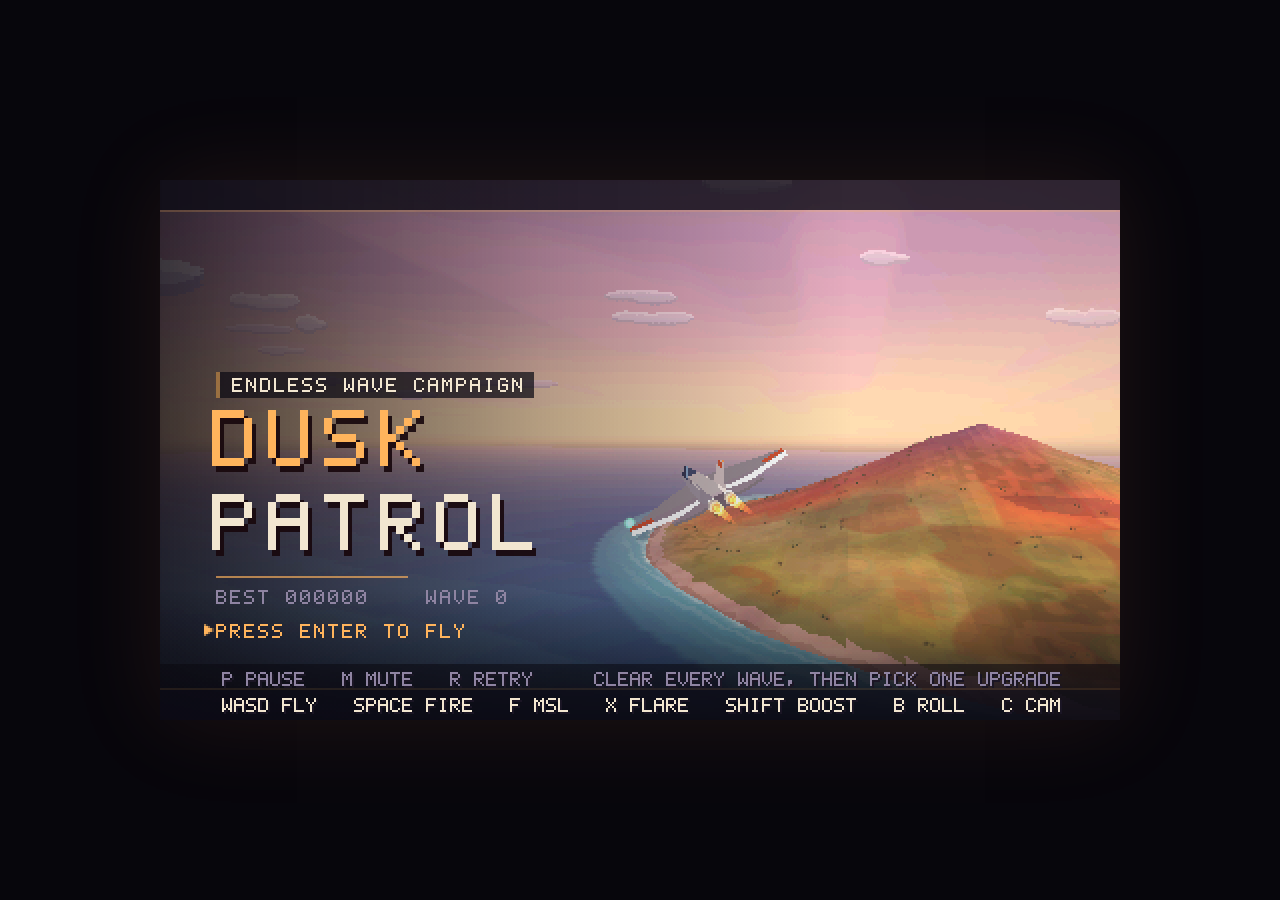
==== commit 3e116b51: "Skip cloud shadows on ground higher than the casting cloud Restoring a height guard after removing t" ====
--- a/game/index.html
+++ b/game/index.html
@@ -3374,7 +3374,7 @@
   gl.blendFunc(gl.SRC_ALPHA, gl.ONE_MINUS_SRC_ALPHA);
   gl.depthMask(false);
 
-  // Projected cloud shadows on sea / coastal plains.
+  // Projected cloud shadows on land.
   gl.activeTexture(gl.TEXTURE0);
   gl.bindVertexArray(cloudShadowVao);
   gl.uniform1f(U(shadowProg, 'uUseTex'), 1.0);
@@ -3388,6 +3388,7 @@
     const rad = c.sx * 0.92, rz = c.sy * 1.45;
     const gh = terrainHeight(sx, sz);
     if (gh < 2) continue; // keep the sea clean: no hard-edged cloud shadows on water
+    if (gh > c.y - 30) continue; // a cloud cannot shadow ground above it
     const sy = gh + 0.55;
     if (!sphereInFrustum(sx, sy, sz, Math.max(rad, rz))) continue;
     const dist = Math.hypot(dx, sy - cam.pos[1], dz);
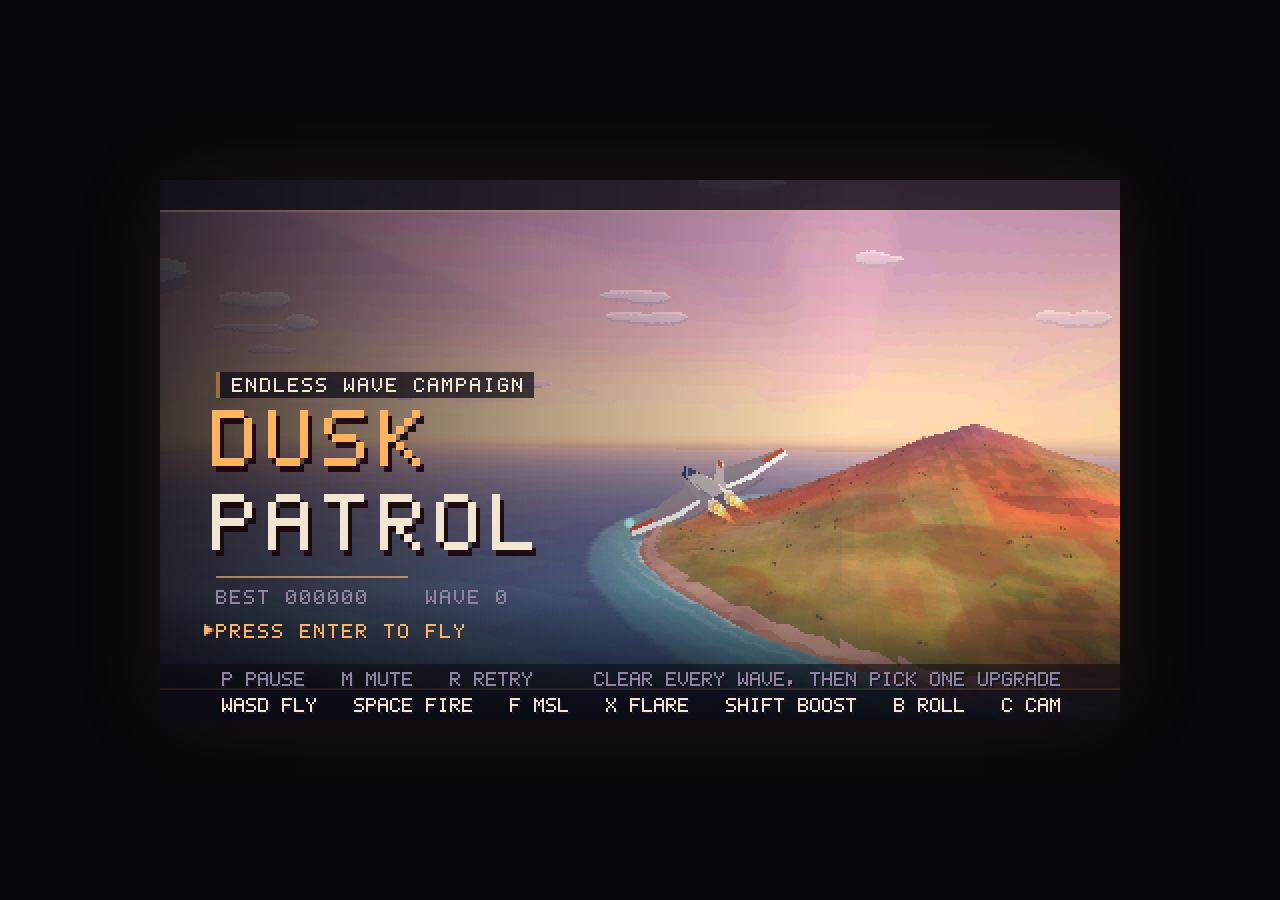
==== commit c70b53ae: "Keep enemies above terrain that exceeds the cruise ceiling Codex review (P2): the new sentinel peak " ====
--- a/game/index.html
+++ b/game/index.html
@@ -1916,8 +1916,10 @@
   const x = plane.pos[0] + Math.cos(a) * dist;
   const z = plane.pos[2] + Math.sin(a) * dist;
   const h = Math.max(terrainHeight(x, z), 0);
+  // The 430 cruise cap must never place a spawn inside a peak: keep 40 units
+  // of clearance above the local ground even when that exceeds the cap.
   return [clamp(x, -BOUNDARY + 400, BOUNDARY - 400),
-    clamp(h + 90 + Math.random() * 150, 90, 430),
+    Math.max(clamp(h + 90 + Math.random() * 150, 90, 430), h + 40),
     clamp(z, -BOUNDARY + 400, BOUNDARY - 400)];
 }
 
@@ -2025,7 +2027,9 @@
   e.pos = vadd(e.pos, vmul(e.vel, dt));
   const gh = Math.max(terrainHeight(e.pos[0], e.pos[2]), 0);
   if (e.pos[1] < gh + 26) { e.pos[1] = gh + 26; if (e.vel[1] < 0) e.vel[1] = 0; }
-  if (e.pos[1] > 520) { e.pos[1] = 520; if (e.vel[1] > 0) e.vel[1] = 0; }
+  // The cruise ceiling yields to terrain so enemies stay visible above peaks.
+  const ceil = Math.max(520, gh + 26);
+  if (e.pos[1] > ceil) { e.pos[1] = ceil; if (e.vel[1] > 0) e.vel[1] = 0; }
   const lim = BOUNDARY - 260;
   e.pos[0] = clamp(e.pos[0], -lim, lim);
   e.pos[2] = clamp(e.pos[2], -lim, lim);
